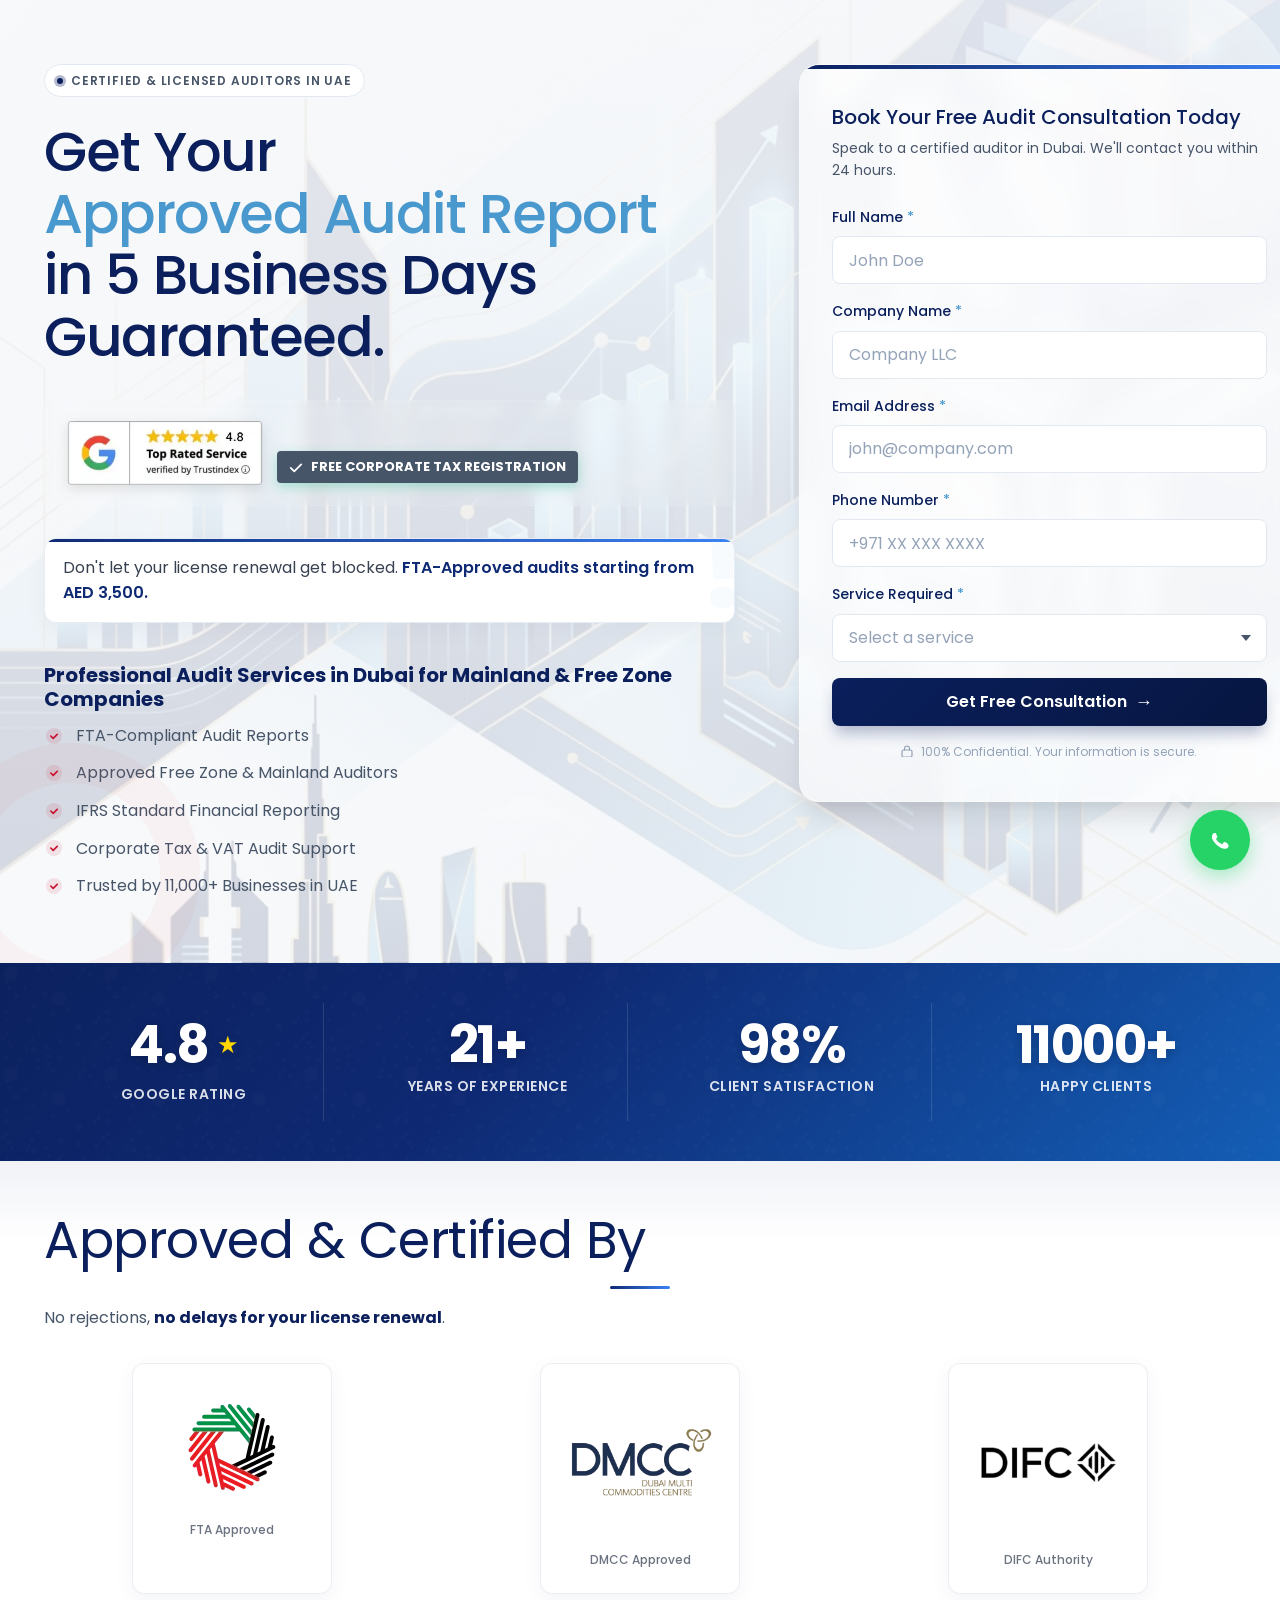
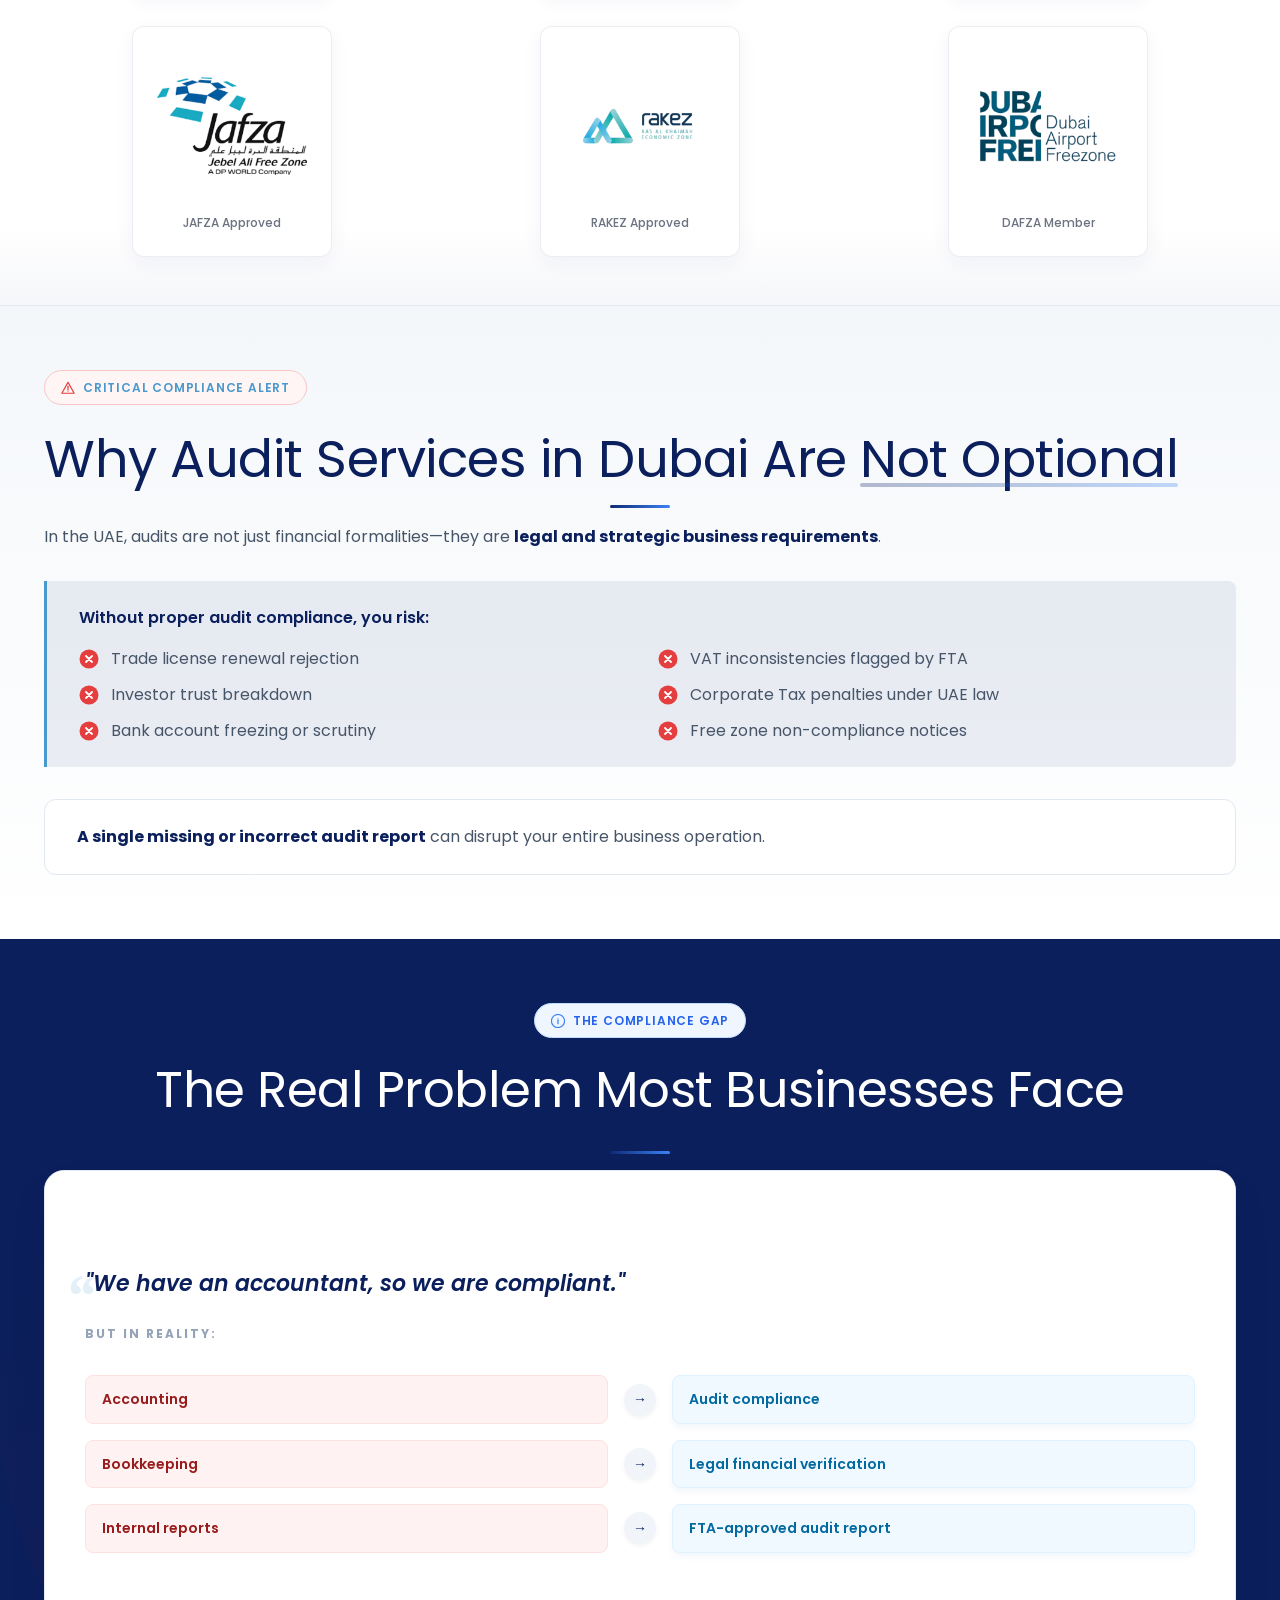
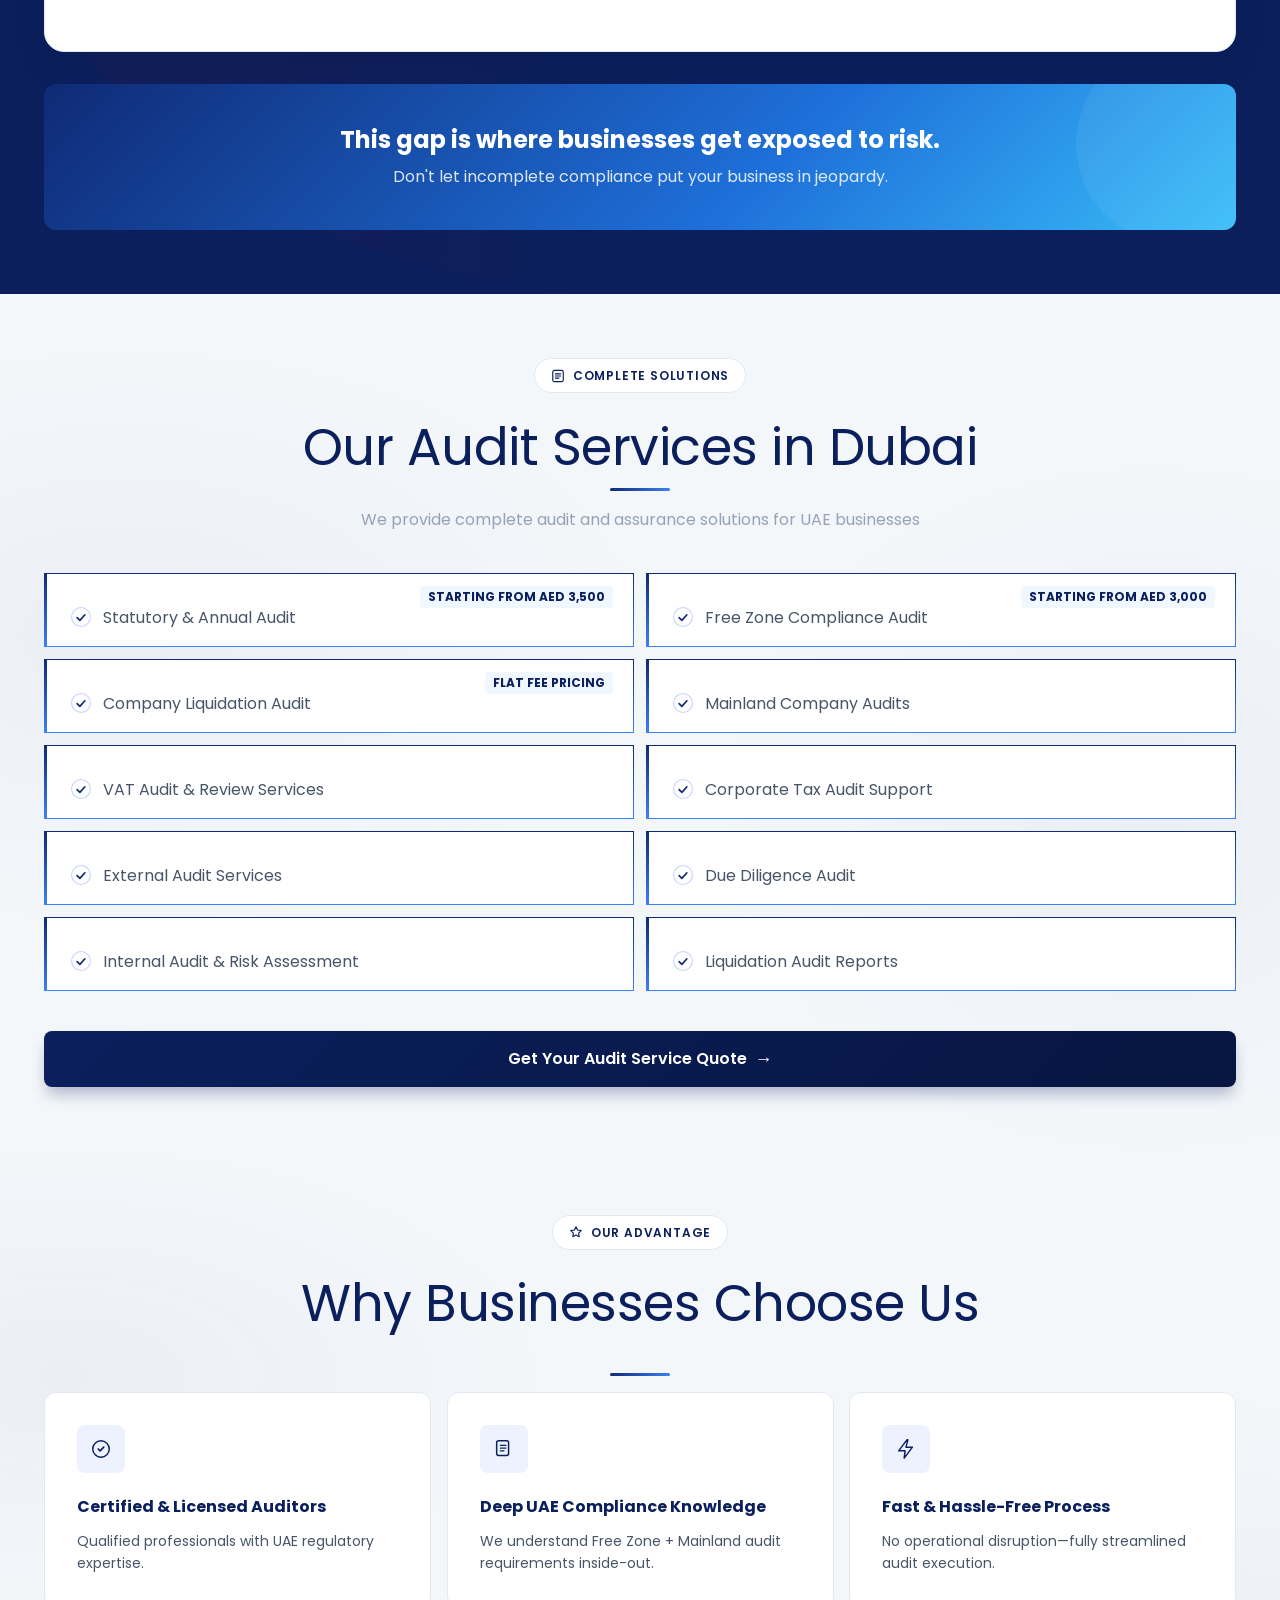
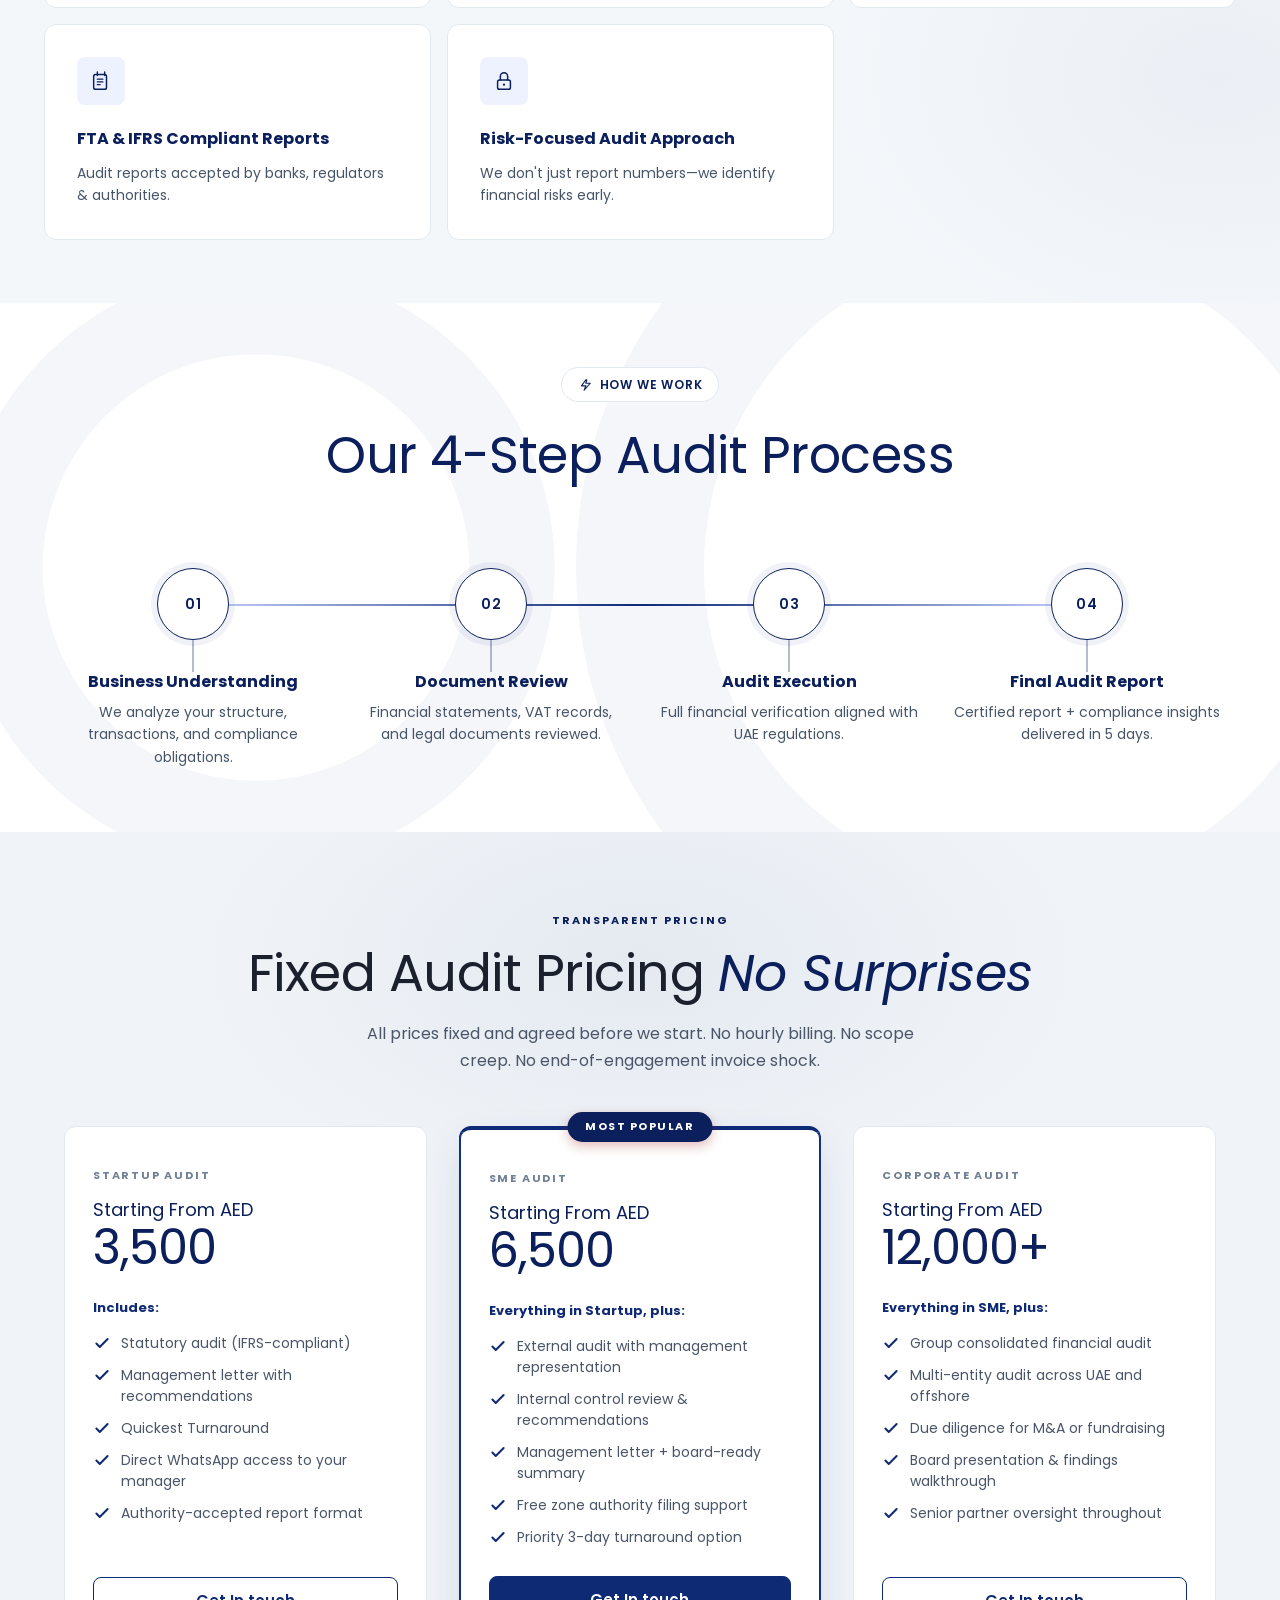
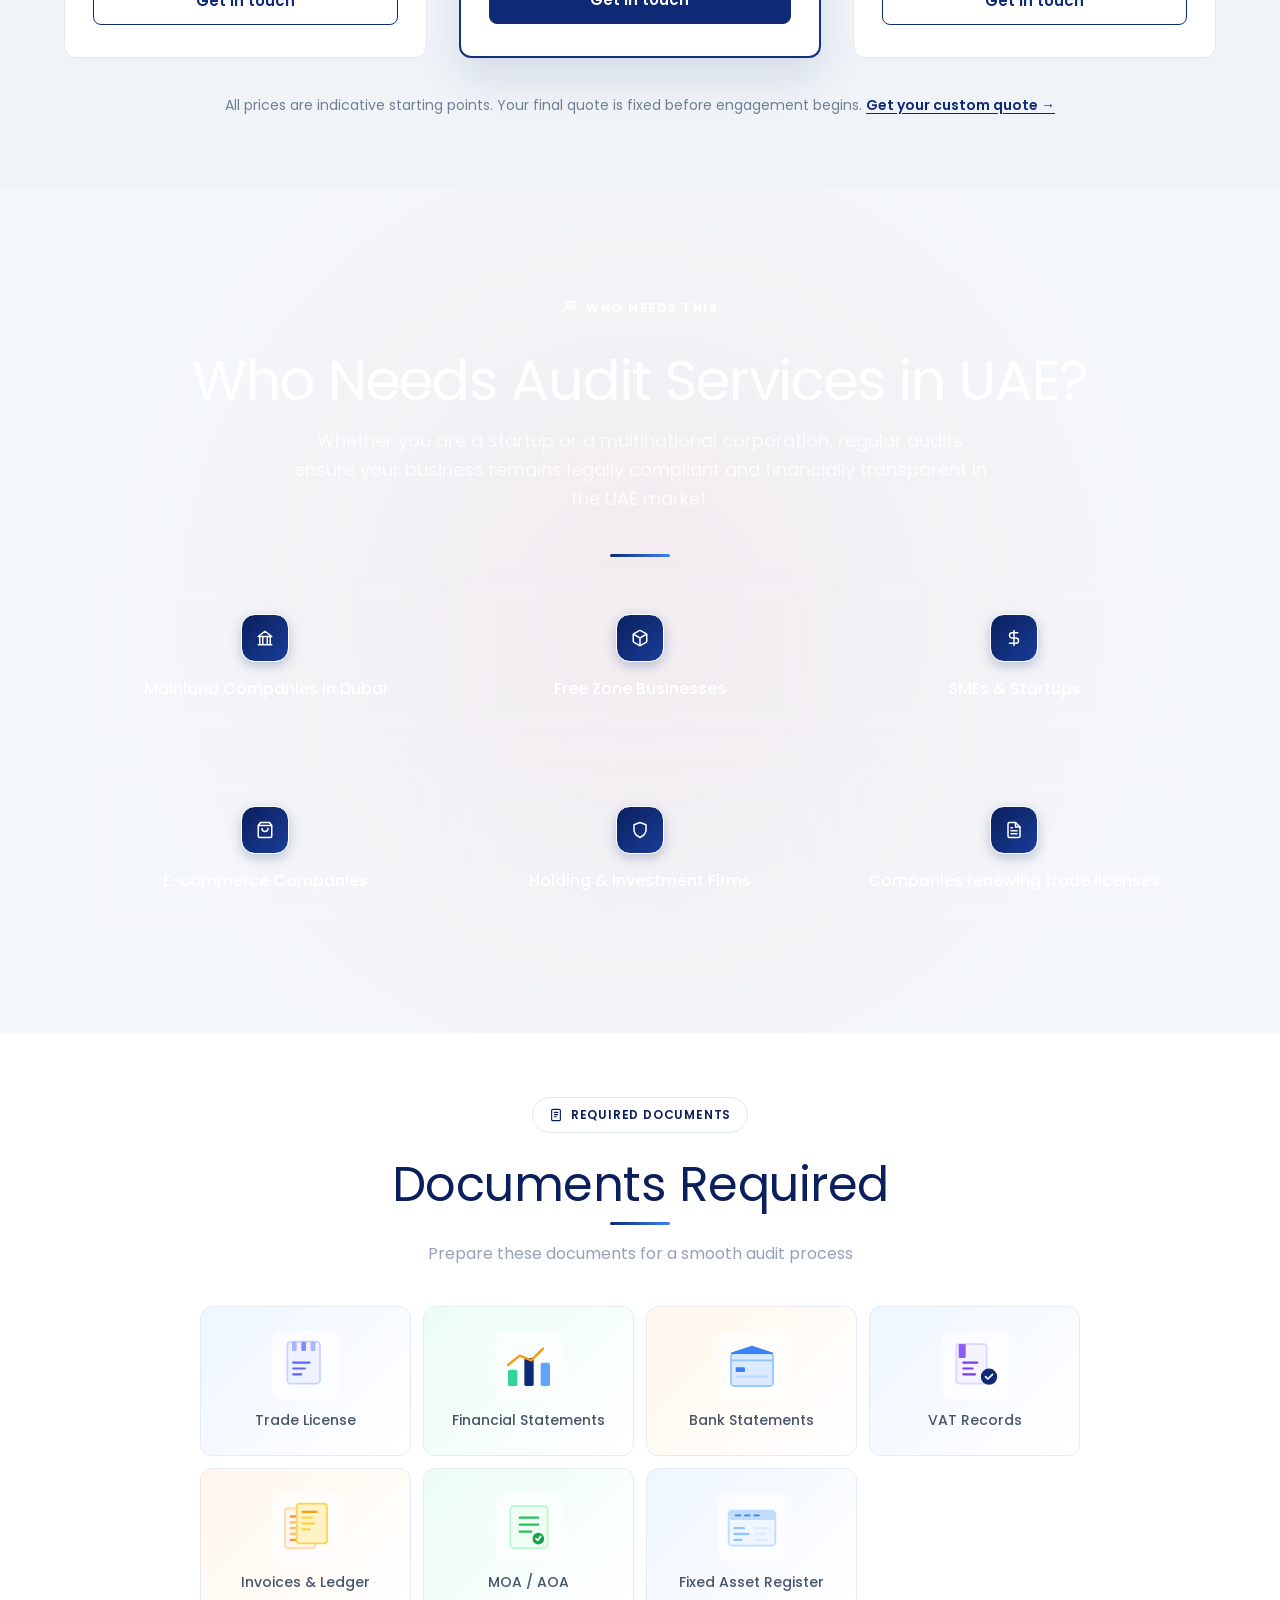
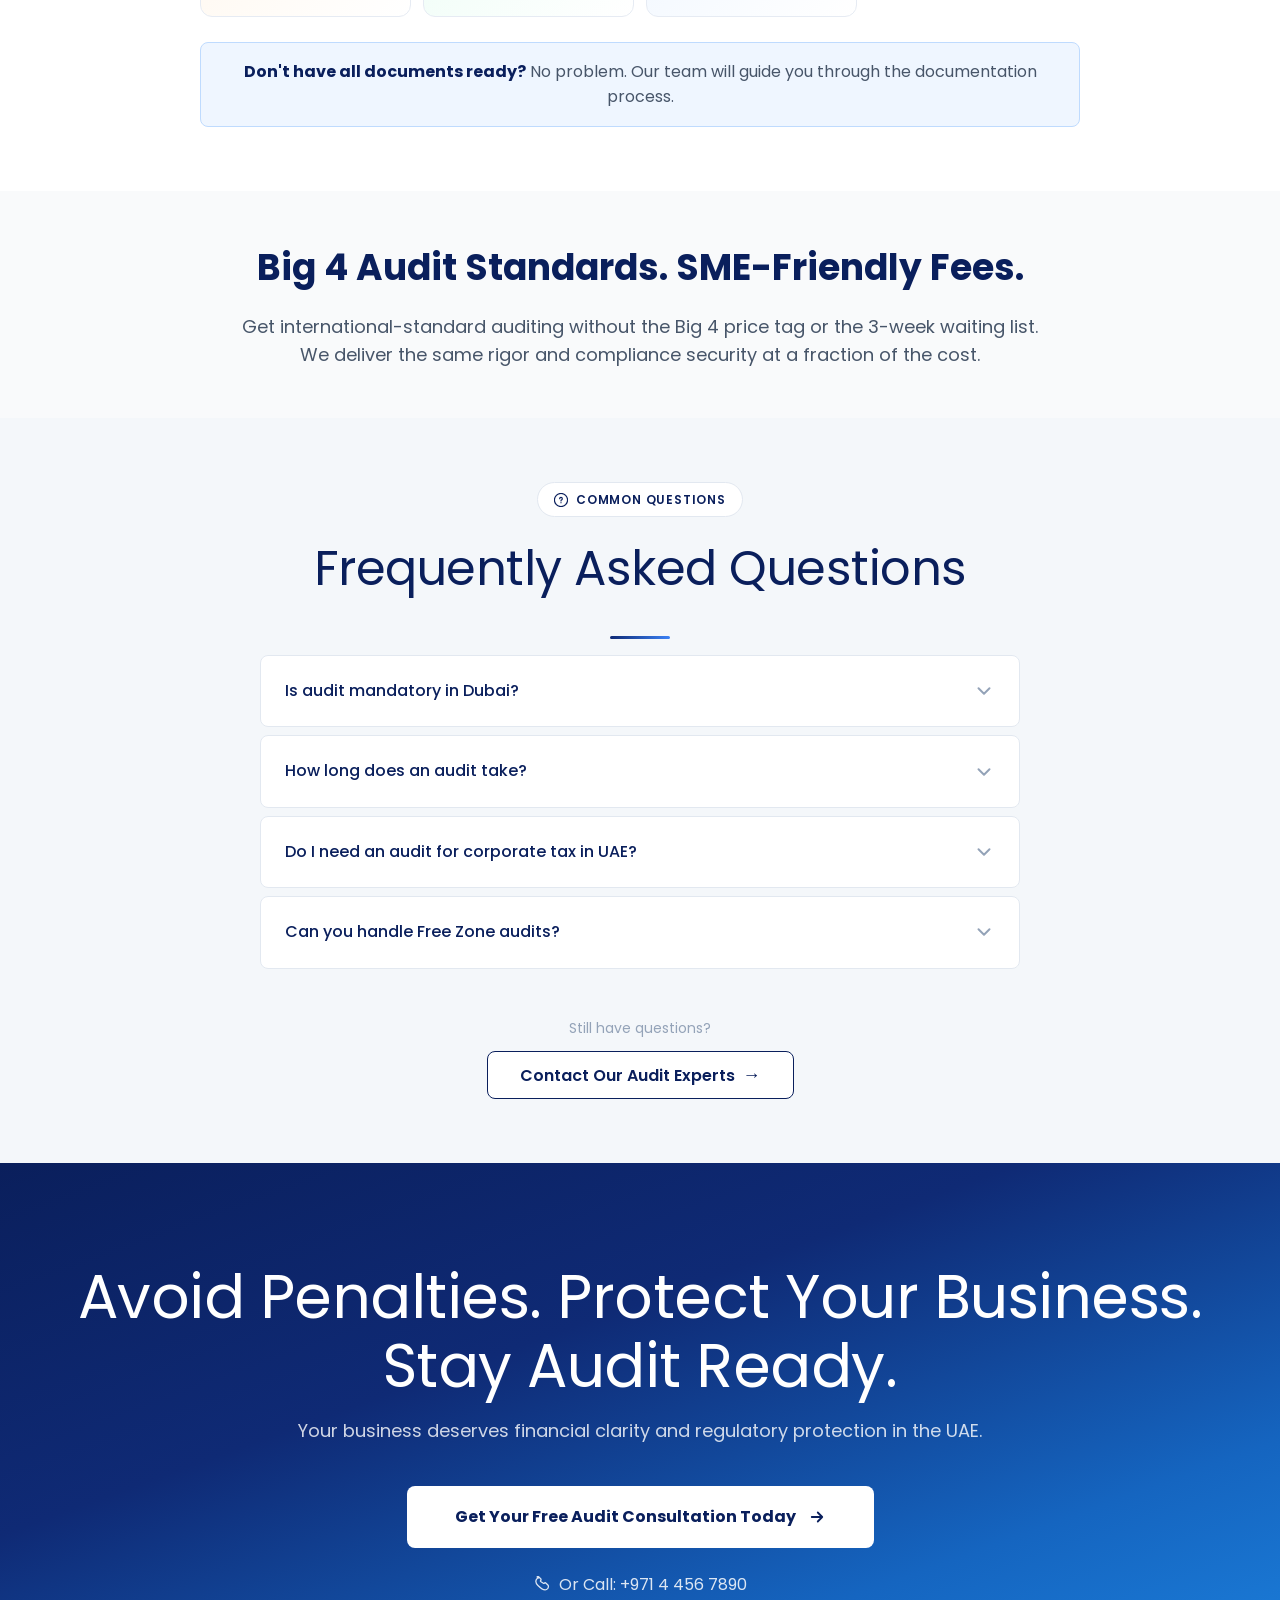
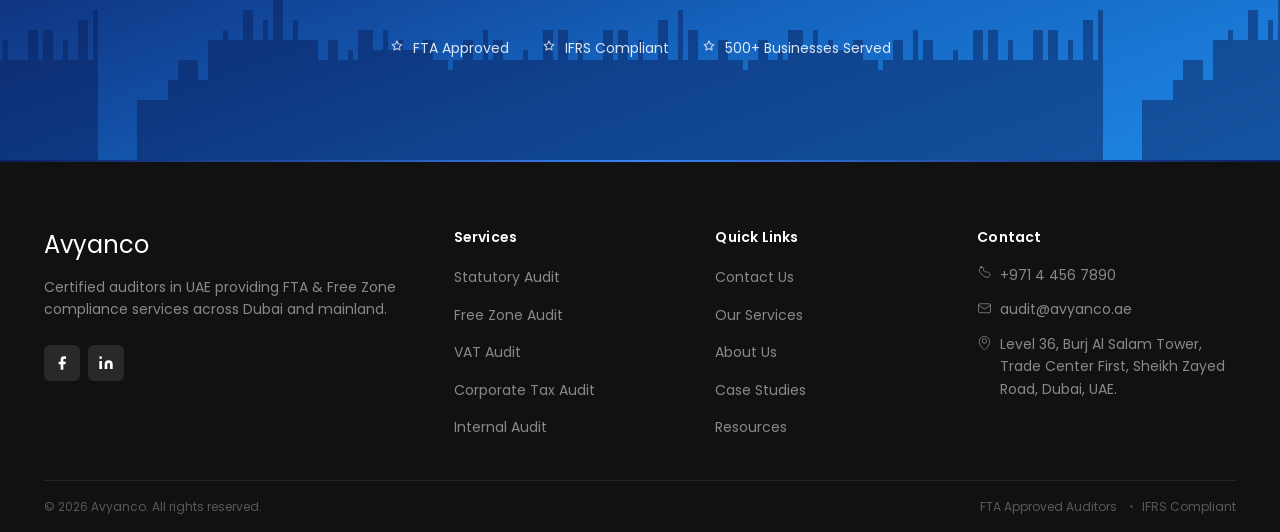
==== index.html @ e8c61bf9 "initial commit" ====
<!doctype html>
<html lang="en">

<head>
  <meta charset="UTF-8" />
  <meta http-equiv="X-UA-Compatible" content="IE=edge" />
  <meta name="viewport" content="width=device-width, initial-scale=1.0" />
  <title>Audit Compliant UAE | Certified Auditors in Dubai</title>
  <meta name="description"
    content="Certified auditors in Dubai providing FTA & Free Zone compliance, statutory audit, VAT audit, and corporate tax audit services for UAE businesses. Book your free consultation today!" />
  <meta name="keywords"
    content="audit, auditors, Dubai, UAE, FTA, Free Zone, statutory audit, VAT audit, corporate tax, IFRS, compliance, financial statements" />
  <meta name="author" content="Avyanco" />
  <link rel="canonical" href="https://www.avyanco.com/audit-compliant-uae" />
  <!-- Open Graph / Facebook -->
  <meta property="og:type" content="website" />
  <meta property="og:title" content="Audit Compliant UAE | Certified Auditors in Dubai" />
  <meta property="og:description"
    content="Certified auditors in Dubai providing FTA & Free Zone compliance, statutory audit, VAT audit, and corporate tax audit services for UAE businesses. Book your free consultation today!" />
  <meta property="og:url" content="https://www.avyanco.com/audit-compliant-uae" />
  <meta property="og:image" content="images/og-image.jpg" />
  <!-- Twitter Card -->
  <meta name="twitter:card" content="summary_large_image" />
  <meta name="twitter:title" content="Audit Compliant UAE | Certified Auditors in Dubai" />
  <meta name="twitter:description"
    content="Certified auditors in Dubai providing FTA & Free Zone compliance, statutory audit, VAT audit, and corporate tax audit services for UAE businesses. Book your free consultation today!" />
  <meta name="twitter:image" content="images/og-image.jpg" />
  <!-- Favicon -->
  <link rel="icon" href="images/favicon.ico" type="image/x-icon" />
  <!-- Manifest for PWA (Enabled for deployment, disabled for local file:// testing to avoid CORS errors) -->
  <!-- <link rel="manifest" href="manifest.json" /> -->
  <link rel="preconnect" href="https://fonts.googleapis.com" />
  <link rel="preconnect" href="https://fonts.gstatic.com" crossorigin />
  <link href="https://fonts.googleapis.com/css2?family=Poppins:wght@400;500;600;700&display=swap" rel="stylesheet" />
  <link rel="stylesheet" href="css/style.css" />
</head>

<body>
  <header class="site-header" role="banner">
    <div class="header__container">
      <a href="/" class="header__logo-link" aria-label="Avyanco Home">
        <img src="images/avyanco-logo.png" alt="Avyanco Logo" class="header__logo" width="160" height="48" />
      </a>
      <a href="tel:+97144567890" class="header__phone">
        <div class="header__phone-icon">
          <svg viewBox="0 0 24 24" fill="none" xmlns="http://www.w3.org/2000/svg">
            <path
              d="M16.5 15.286l2.25 2.25c.196.196.25.49.135.743A9.013 9.013 0 0113.5 22.5c-4.97 0-9-4.03-9-9 0-2.485 1.01-4.735 2.647-6.352.253-.115.547-.061.743.135l2.25 2.25c.183.183.21.467.067.68l-1.18 1.77a.75.75 0 00-.012.825 5.253 5.253 0 004.12 4.12.75.75 0 00.826-.012l1.77-1.18c.212-.142.497-.116.68.067z"
              fill="currentColor" />
          </svg>
        </div>
        <div class="header__phone-text">
          <span class="header__phone-label">Call Now:</span>
          <span class="header__phone-number">+971 4 456 7890</span>
        </div>
      </a>
    </div>
  </header>
  <section class="hero" aria-label="Hero — Audit Compliance" id="consultationForm-top">
    <div class="container">
      <div class="hero__inner">
        <!-- ══ LEFT CONTENT ══ -->
        <div class="hero__content">

          <!-- Badge -->
          <div class="hero__badge">
            <span class="badge">
              <span class="badge__dot" aria-hidden="true"></span>
              Certified &amp; Licensed Auditors in UAE
            </span>
          </div>

          <!-- Heading -->
          <h1 class="hero__heading">
            Get Your <span class="hero__heading-accent">Approved Audit Report</span><br />
            in 5 Business Days Guaranteed.
          </h1>

          <!-- Bonus Badge -->
          <div class="hero__bonus reveal reveal--d1">

            <!-- Google Verified Tag -->
            <div class="hero__google-tag reveal">
              <img src="images/Google-Verified-Tag.webp" alt="Google Verified Audit Firm" loading="lazy">
            </div>
            <span class="bonus-tag">
              <svg viewBox="0 0 16 16" fill="none" xmlns="http://www.w3.org/2000/svg" aria-hidden="true">
                <path d="M14 5l-8 8-4-4" stroke="currentColor" stroke-width="2" stroke-linecap="round"
                  stroke-linejoin="round" />
              </svg>
              FREE Corporate Tax Registration
            </span>
            <!-- <span class="bonus-text">when you book your 2024 Audit today</span> -->
          </div>

          <!-- Alert Block (Sub-headline) -->
          <div class="alert" role="alert">
            <div class="alert__body">
              <p class="alert__text">
                Don't let your license renewal get blocked.
                <strong>FTA-Approved audits starting from AED 3,500.</strong>
              </p>
            </div>
          </div>

          <!-- Services -->
          <div class="services">
            <h2 class="services__heading">
              Professional Audit Services in Dubai for Mainland &amp; Free
              Zone Companies
            </h2>

            <ul class="checklist" aria-label="Our services">
              <li class="checklist__item">
                <span class="checklist__icon" aria-hidden="true">
                  <svg viewBox="0 0 20 20" fill="none" xmlns="http://www.w3.org/2000/svg">
                    <circle cx="10" cy="10" r="10" fill="rgba(200, 16, 46, 0.1)" />
                    <path d="M6 10l3 3 5-5" stroke="var(--color-secondary)" stroke-width="2" stroke-linecap="round"
                      stroke-linejoin="round" />
                  </svg>
                </span>
                FTA-Compliant Audit Reports
              </li>
              <li class="checklist__item">
                <span class="checklist__icon" aria-hidden="true">
                  <svg viewBox="0 0 20 20" fill="none" xmlns="http://www.w3.org/2000/svg">
                    <circle cx="10" cy="10" r="10" fill="rgba(200, 16, 46, 0.1)" />
                    <path d="M6 10l3 3 5-5" stroke="var(--color-secondary)" stroke-width="2" stroke-linecap="round"
                      stroke-linejoin="round" />
                  </svg>
                </span>
                Approved Free Zone &amp; Mainland Auditors
              </li>
              <li class="checklist__item">
                <span class="checklist__icon" aria-hidden="true">
                  <svg viewBox="0 0 20 20" fill="none" xmlns="http://www.w3.org/2000/svg">
                    <circle cx="10" cy="10" r="10" fill="rgba(200, 16, 46, 0.1)" />
                    <path d="M6 10l3 3 5-5" stroke="var(--color-secondary)" stroke-width="2" stroke-linecap="round"
                      stroke-linejoin="round" />
                  </svg>
                </span>
                IFRS Standard Financial Reporting
              </li>
              <li class="checklist__item">
                <span class="checklist__icon" aria-hidden="true">
                  <svg viewBox="0 0 20 20" fill="none" xmlns="http://www.w3.org/2000/svg">
                    <circle cx="10" cy="10" r="10" fill="rgba(200, 16, 46, 0.1)" />
                    <path d="M6 10l3 3 5-5" stroke="var(--color-secondary)" stroke-width="2" stroke-linecap="round"
                      stroke-linejoin="round" />
                  </svg>
                </span>
                Corporate Tax &amp; VAT Audit Support
              </li>
              <li class="checklist__item">
                <span class="checklist__icon" aria-hidden="true">
                  <svg viewBox="0 0 20 20" fill="none" xmlns="http://www.w3.org/2000/svg">
                    <circle cx="10" cy="10" r="10" fill="rgba(200, 16, 46, 0.1)" />
                    <path d="M6 10l3 3 5-5" stroke="var(--color-secondary)" stroke-width="2" stroke-linecap="round"
                      stroke-linejoin="round" />
                  </svg>
                </span>
                Trusted by 11,000+ Businesses in UAE
              </li>
            </ul>
          </div>
        </div>
        <!-- /hero__content -->

        <!-- ══ RIGHT COLUMN — Form Card ══ -->
        <div class="hero__form-col">
          <div class="card">
            <h2 class="consultation__heading">
              Book Your Free Audit Consultation Today
            </h2>
            <p class="consultation__subtext">
              Speak to a certified auditor in Dubai. We'll contact you within
              24 hours.
            </p>

            <form class="form" id="consultationForm" novalidate>
              <!-- Full Name -->
              <div class="form__group">
                <label class="form__label form__label--required" for="fullName">Full Name</label>
                <input class="form__input" type="text" id="fullName" name="fullName" placeholder="John Doe"
                  autocomplete="name" required />
              </div>

              <!-- Company Name -->
              <div class="form__group">
                <label class="form__label form__label--required" for="companyName">Company Name</label>
                <input class="form__input" type="text" id="companyName" name="companyName" placeholder="Company LLC"
                  autocomplete="organization" required />
              </div>

              <!-- Email -->
              <div class="form__group">
                <label class="form__label form__label--required" for="email">Email Address</label>
                <input class="form__input" type="email" id="email" name="email" placeholder="john@company.com"
                  autocomplete="email" required />
              </div>

              <!-- Phone -->
              <div class="form__group">
                <label class="form__label form__label--required" for="phone">Phone Number</label>
                <input class="form__input" type="tel" id="phone" name="phone" placeholder="+971 XX XXX XXXX"
                  autocomplete="tel" required />
              </div>

              <!-- Service Required -->
              <div class="form__group">
                <label class="form__label form__label--required" for="service">Service Required</label>
                <div class="form__select-wrapper">
                  <select class="form__select" id="service" name="service" required>
                    <option value="" disabled selected>
                      Select a service
                    </option>
                    <option value="fta-audit">
                      FTA-Compliant Audit Report
                    </option>
                    <option value="freezone-audit">Free Zone Audit</option>
                    <option value="mainland-audit">Mainland Audit</option>
                    <option value="ifrs-reporting">
                      IFRS Financial Reporting
                    </option>
                    <option value="vat-audit">VAT Audit Support</option>
                    <option value="corporate-tax">Corporate Tax Audit</option>
                  </select>
                </div>
              </div>

              <!-- CTA Button -->
              <button class="btn btn--primary" type="submit">
                Get Free Consultation
                <span class="btn__arrow" aria-hidden="true">→</span>
              </button>

              <!-- Privacy Note -->
              <p class="form__privacy">
                <svg viewBox="0 0 12 12" fill="none" xmlns="http://www.w3.org/2000/svg" aria-hidden="true">
                  <rect x="1" y="5" width="10" height="7" rx="1.5" stroke="currentColor" stroke-width="1.2" />
                  <path d="M3.5 5V3.5a2.5 2.5 0 015 0V5" stroke="currentColor" stroke-width="1.2"
                    stroke-linecap="round" />
                </svg>
                100% Confidential. Your information is secure.
              </p>
            </form>
          </div>
          <!-- /card -->
        </div>
        <!-- /hero__form-col -->
      </div>
      <!-- /hero__inner -->
    </div>
    <!-- /container -->
  </section>

  <!-- ============================================================
       STATS BAR — Animated trust counters
       ============================================================ -->
  <section class="stats-bar" aria-label="Our track record">
    <div class="container">
      <div class="stats-grid">
        <div class="stat reveal reveal--d1">
          <!-- <div class="stat__icon" aria-hidden="true">🏆</div> -->
          <div class="stat__rating-wrap">
            <span class="stat__number" data-target="4.8" data-suffix="">0</span>
            <span class="stat__star" aria-hidden="true">★</span>
          </div>
          <span class="stat__label">Google Rating</span>
        </div>
        <div class="stat reveal reveal--d2">
          <!-- <div class="stat__icon" aria-hidden="true">📋</div> -->
          <span class="stat__number" data-target="21" data-suffix="+">0+</span>
          <span class="stat__label">Years of Experience</span>
        </div>
        <div class="stat reveal reveal--d3">
          <!-- <div class="stat__icon" aria-hidden="true">✅</div> -->
          <span class="stat__number" data-target="98" data-suffix="%">0%</span>
          <span class="stat__label">Client Satisfaction</span>
        </div>
        <div class="stat reveal reveal--d4">
          <!-- <div class="stat__icon" aria-hidden="true">🏙️</div> -->
          <span class="stat__number" data-target="11000" data-suffix="+">0+</span>
          <span class="stat__label">Happy Clients</span>
        </div>
      </div>
    </div>
  </section>

  <!-- ============================================================
       SECTION 2 — TRUST BAR (Approved & Certified By)
       ============================================================ -->
  <section class="trust-bar" aria-label="Approved and certified by">
    <div class="container">

      <h2 class="why-audit__heading reveal" id="why-audit-heading">
        Approved &amp; Certified By
      </h2>
      <span class="section-accent-line reveal"></span>

      <p class="why-audit__intro reveal">
        No rejections,
        <strong>no delays for your license renewal</strong>.
      </p>

      <div class="trust-bar__logos">
        <div class="trust-logo reveal reveal--d1">
          <img src="images/fta-logo.webp" alt="FTA Approved Auditor" class="trust-logo__img" loading="lazy">
          <span class="trust-logo__name">FTA Approved</span>
        </div>
        <div class="trust-logo reveal reveal--d2">
          <img src="images/DMCC-Approved-Auditors.webp" alt="DMCC Approved Auditor" class="trust-logo__img"
            loading="lazy">
          <span class="trust-logo__name">DMCC Approved</span>
        </div>
        <div class="trust-logo reveal reveal--d3">
          <img src="images/DIFC-Approved-Auditors.webp" alt="DIFC Authority" class="trust-logo__img" loading="lazy">
          <span class="trust-logo__name">DIFC Authority</span>
        </div>
        <div class="trust-logo reveal reveal--d4">
          <img src="images/Jafza-Free-Zone-logo.webp" alt="JAFZA Approved" class="trust-logo__img" loading="lazy">
          <span class="trust-logo__name">JAFZA Approved</span>
        </div>
        <div class="trust-logo reveal reveal--d5">
          <img src="images/Rakez-free-zone.webp" alt="RAKEZ Approved" class="trust-logo__img" loading="lazy">
          <span class="trust-logo__name">RAKEZ Approved</span>
        </div>
        <div class="trust-logo reveal reveal--d6">
          <img src="images/DAFZA-Approved-Auditors.webp" alt="DAFZA Member" class="trust-logo__img" loading="lazy">
          <span class="trust-logo__name">DAFZA Member</span>
        </div>
      </div>

    </div>
  </section>

  <!-- ============================================================
       SECTION 3 — WHY AUDIT SERVICES ARE NOT OPTIONAL
       ============================================================ -->
  <section class="why-audit" aria-labelledby="why-audit-heading">
    <div class="why-audit__bg" aria-hidden="true"></div>
    <div class="container">
      <div class="why-audit__badge-wrap reveal">
        <span class="alert-badge">
          <svg class="alert-badge__icon" viewBox="0 0 16 16" fill="none" xmlns="http://www.w3.org/2000/svg"
            aria-hidden="true">
            <path d="M8 1.5L1 14h14L8 1.5z" stroke="#E53E3E" stroke-width="1.4" stroke-linejoin="round" />
            <path d="M8 6v4" stroke="#E53E3E" stroke-width="1.4" stroke-linecap="round" />
            <circle cx="8" cy="11.5" r="0.7" fill="#E53E3E" />
          </svg>
          Critical Compliance Alert
        </span>
      </div>

      <h2 class="why-audit__heading reveal" id="why-audit-heading">
        Why Audit Services in Dubai Are
        <span class="why-audit__heading-em">Not Optional</span>
      </h2>
      <span class="section-accent-line reveal"></span>

      <p class="why-audit__intro reveal">
        In the UAE, audits are not just financial formalities—they are
        <span><strong>legal and strategic business requirements</strong>.</span>
      </p>

      <div class="risk-block reveal">
        <p class="risk-block__title">
          Without proper audit compliance, you risk:
        </p>
        <ul class="risk-list">
          <li class="risk-list__item">
            <span class="risk-list__icon" aria-hidden="true">
              <svg viewBox="0 0 20 20" fill="none" xmlns="http://www.w3.org/2000/svg">
                <circle cx="10" cy="10" r="9.5" fill="#E53E3E" />
                <path d="M7 7l6 6M13 7l-6 6" stroke="#fff" stroke-width="1.8" stroke-linecap="round" />
              </svg>
            </span>
            Trade license renewal rejection
          </li>
          <li class="risk-list__item">
            <span class="risk-list__icon" aria-hidden="true">
              <svg viewBox="0 0 20 20" fill="none" xmlns="http://www.w3.org/2000/svg">
                <circle cx="10" cy="10" r="9.5" fill="#E53E3E" />
                <path d="M7 7l6 6M13 7l-6 6" stroke="#fff" stroke-width="1.8" stroke-linecap="round" />
              </svg>
            </span>
            VAT inconsistencies flagged by FTA
          </li>
          <li class="risk-list__item">
            <span class="risk-list__icon" aria-hidden="true">
              <svg viewBox="0 0 20 20" fill="none" xmlns="http://www.w3.org/2000/svg">
                <circle cx="10" cy="10" r="9.5" fill="#E53E3E" />
                <path d="M7 7l6 6M13 7l-6 6" stroke="#fff" stroke-width="1.8" stroke-linecap="round" />
              </svg>
            </span>
            Investor trust breakdown
          </li>
          <li class="risk-list__item">
            <span class="risk-list__icon" aria-hidden="true">
              <svg viewBox="0 0 20 20" fill="none" xmlns="http://www.w3.org/2000/svg">
                <circle cx="10" cy="10" r="9.5" fill="#E53E3E" />
                <path d="M7 7l6 6M13 7l-6 6" stroke="#fff" stroke-width="1.8" stroke-linecap="round" />
              </svg>
            </span>
            Corporate Tax penalties under UAE law
          </li>
          <li class="risk-list__item">
            <span class="risk-list__icon" aria-hidden="true">
              <svg viewBox="0 0 20 20" fill="none" xmlns="http://www.w3.org/2000/svg">
                <circle cx="10" cy="10" r="9.5" fill="#E53E3E" />
                <path d="M7 7l6 6M13 7l-6 6" stroke="#fff" stroke-width="1.8" stroke-linecap="round" />
              </svg>
            </span>
            Bank account freezing or scrutiny
          </li>
          <li class="risk-list__item">
            <span class="risk-list__icon" aria-hidden="true">
              <svg viewBox="0 0 20 20" fill="none" xmlns="http://www.w3.org/2000/svg">
                <circle cx="10" cy="10" r="9.5" fill="#E53E3E" />
                <path d="M7 7l6 6M13 7l-6 6" stroke="#fff" stroke-width="1.8" stroke-linecap="round" />
              </svg>
            </span>
            Free zone non-compliance notices
          </li>
        </ul>
      </div>

      <div class="info-note">
        <p class="info-note__text">
          <strong class="info-note__strong">A single missing or incorrect audit report</strong>
          can disrupt your entire business operation.
        </p>
      </div>
    </div>
  </section>

  <!-- ============================================================
       SECTION 4 — THE COMPLIANCE GAP
       ============================================================ -->
  <section class="compliance-gap" aria-labelledby="compliance-gap-heading">
    <div class="compliance-gap__bg" aria-hidden="true"></div>
    <div class="container">
      <!-- Badge -->
      <div class="compliance-gap__badge-wrap reveal">
        <span class="info-badge">
          <svg class="info-badge__icon" viewBox="0 0 16 16" fill="none" xmlns="http://www.w3.org/2000/svg"
            aria-hidden="true">
            <circle cx="8" cy="8" r="7.5" stroke="#3B82F6" stroke-width="1.3" />
            <path d="M8 7v4" stroke="#3B82F6" stroke-width="1.4" stroke-linecap="round" />
            <circle cx="8" cy="5.5" r="0.75" fill="#3B82F6" />
          </svg>
          The Compliance Gap
        </span>
      </div>

      <!-- Heading -->
      <h2 class="compliance-gap__heading reveal" id="compliance-gap-heading">
        The Real Problem Most Businesses Face
      </h2>
      <span class="section-accent-line reveal"></span>

      <!-- White Comparison Card -->
      <div class="gap-card reveal">
        <div class="gap-card__inner">



          <div class="gap-card__content">
            <p class="gap-card__quote">
              "We have an accountant, so we are compliant."
            </p>
            <p class="gap-card__reality-label">But in reality:</p>

            <div class="gap-comparisons">
              <div class="gap-row">
                <span class="gap-pill gap-pill--left">Accounting</span>
                <span class="gap-arrow" aria-hidden="true">→</span>
                <span class="gap-pill gap-pill--right">Audit compliance</span>
              </div>

              <div class="gap-row">
                <span class="gap-pill gap-pill--left">Bookkeeping</span>
                <span class="gap-arrow" aria-hidden="true">→</span>
                <span class="gap-pill gap-pill--right">Legal financial verification</span>
              </div>

              <div class="gap-row">
                <span class="gap-pill gap-pill--left">Internal reports</span>
                <span class="gap-arrow" aria-hidden="true">→</span>
                <span class="gap-pill gap-pill--right">FTA-approved audit report</span>
              </div>
            </div>
          </div>
        </div>
      </div>

      <!-- CTA Banner -->
      <div class="gap-banner reveal">
        <p class="gap-banner__heading">
          This gap is where businesses get exposed to risk.
        </p>
        <p class="gap-banner__sub">
          Don't let incomplete compliance put your business in jeopardy.
        </p>
      </div>
    </div>
  </section>

  <!-- ============================================================
       SECTION 5 — OUR AUDIT SERVICES IN DUBAI
       ============================================================ -->
  <section class="audit-services" aria-labelledby="audit-services-heading">
    <div class="audit-services__bg-decoration" aria-hidden="true"></div>
    <div class="container">
      <!-- Badge -->
      <div class="audit-services__badge-wrap reveal">
        <span class="solutions-badge">
          <svg class="solutions-badge__icon" viewBox="0 0 16 16" fill="none" xmlns="http://www.w3.org/2000/svg"
            aria-hidden="true">
            <rect x="2" y="1.5" width="12" height="13" rx="2" stroke="currentColor" stroke-width="1.3" />
            <path d="M5 5.5h6M5 8h6M5 10.5h4" stroke="currentColor" stroke-width="1.3" stroke-linecap="round" />
          </svg>
          Complete Solutions
        </span>
      </div>

      <!-- Heading -->
      <h2 class="audit-services__heading reveal" id="audit-services-heading">
        Our Audit Services in Dubai
      </h2>
      <span class="section-accent-line reveal"></span>
      <p class="audit-services__subtext reveal">
        We provide complete audit and assurance solutions for UAE businesses
      </p>

      <!-- Services Grid -->
      <ul class="services-grid reveal" aria-label="Audit services list">
        <li class="service-card">
          <span class="service-card__price">Starting from AED 3,500</span>
          <span class="service-card__check" aria-hidden="true">
            <svg viewBox="0 0 18 18" fill="none" xmlns="http://www.w3.org/2000/svg">
              <circle cx="9" cy="9" r="8.5" stroke="#C7D2FE" />
              <path d="M5.5 9.5l2.5 2.5 4.5-5" stroke="#0F2A75" stroke-width="1.5" stroke-linecap="round"
                stroke-linejoin="round" />
            </svg>
          </span>
          Statutory &amp; Annual Audit
        </li>

        <li class="service-card">
          <span class="service-card__price">Starting from AED 3,000</span>
          <span class="service-card__check" aria-hidden="true">
            <svg viewBox="0 0 18 18" fill="none" xmlns="http://www.w3.org/2000/svg">
              <circle cx="9" cy="9" r="8.5" stroke="#C7D2FE" />
              <path d="M5.5 9.5l2.5 2.5 4.5-5" stroke="#0F2A75" stroke-width="1.5" stroke-linecap="round"
                stroke-linejoin="round" />
            </svg>
          </span>
          Free Zone Compliance Audit
        </li>

        <li class="service-card">
          <span class="service-card__price">Flat Fee Pricing</span>
          <span class="service-card__check" aria-hidden="true">
            <svg viewBox="0 0 18 18" fill="none" xmlns="http://www.w3.org/2000/svg">
              <circle cx="9" cy="9" r="8.5" stroke="#C7D2FE" />
              <path d="M5.5 9.5l2.5 2.5 4.5-5" stroke="#0F2A75" stroke-width="1.5" stroke-linecap="round"
                stroke-linejoin="round" />
            </svg>
          </span>
          Company Liquidation Audit
        </li>

        <li class="service-card">
          <span class="service-card__check" aria-hidden="true">
            <svg viewBox="0 0 18 18" fill="none" xmlns="http://www.w3.org/2000/svg">
              <circle cx="9" cy="9" r="8.5" stroke="#C7D2FE" />
              <path d="M5.5 9.5l2.5 2.5 4.5-5" stroke="#0F2A75" stroke-width="1.5" stroke-linecap="round"
                stroke-linejoin="round" />
            </svg>
          </span>
          Mainland Company Audits
        </li>

        <li class="service-card">
          <span class="service-card__check" aria-hidden="true">
            <svg viewBox="0 0 18 18" fill="none" xmlns="http://www.w3.org/2000/svg">
              <circle cx="9" cy="9" r="8.5" stroke="#C7D2FE" />
              <path d="M5.5 9.5l2.5 2.5 4.5-5" stroke="#0F2A75" stroke-width="1.5" stroke-linecap="round"
                stroke-linejoin="round" />
            </svg>
          </span>
          VAT Audit &amp; Review Services
        </li>

        <li class="service-card">
          <span class="service-card__check" aria-hidden="true">
            <svg viewBox="0 0 18 18" fill="none" xmlns="http://www.w3.org/2000/svg">
              <circle cx="9" cy="9" r="8.5" stroke="#C7D2FE" />
              <path d="M5.5 9.5l2.5 2.5 4.5-5" stroke="#0F2A75" stroke-width="1.5" stroke-linecap="round"
                stroke-linejoin="round" />
            </svg>
          </span>
          Corporate Tax Audit Support
        </li>

        <li class="service-card">
          <span class="service-card__check" aria-hidden="true">
            <svg viewBox="0 0 18 18" fill="none" xmlns="http://www.w3.org/2000/svg">
              <circle cx="9" cy="9" r="8.5" stroke="#C7D2FE" />
              <path d="M5.5 9.5l2.5 2.5 4.5-5" stroke="#0F2A75" stroke-width="1.5" stroke-linecap="round"
                stroke-linejoin="round" />
            </svg>
          </span>
          External Audit Services
        </li>

        <li class="service-card">
          <span class="service-card__check" aria-hidden="true">
            <svg viewBox="0 0 18 18" fill="none" xmlns="http://www.w3.org/2000/svg">
              <circle cx="9" cy="9" r="8.5" stroke="#C7D2FE" />
              <path d="M5.5 9.5l2.5 2.5 4.5-5" stroke="#0F2A75" stroke-width="1.5" stroke-linecap="round"
                stroke-linejoin="round" />
            </svg>
          </span>
          Due Diligence Audit
        </li>

        <li class="service-card">
          <span class="service-card__check" aria-hidden="true">
            <svg viewBox="0 0 18 18" fill="none" xmlns="http://www.w3.org/2000/svg">
              <circle cx="9" cy="9" r="8.5" stroke="#C7D2FE" />
              <path d="M5.5 9.5l2.5 2.5 4.5-5" stroke="#0F2A75" stroke-width="1.5" stroke-linecap="round"
                stroke-linejoin="round" />
            </svg>
          </span>
          Internal Audit &amp; Risk Assessment
        </li>

        <li class="service-card">
          <span class="service-card__check" aria-hidden="true">
            <svg viewBox="0 0 18 18" fill="none" xmlns="http://www.w3.org/2000/svg">
              <circle cx="9" cy="9" r="8.5" stroke="#C7D2FE" />
              <path d="M5.5 9.5l2.5 2.5 4.5-5" stroke="#0F2A75" stroke-width="1.5" stroke-linecap="round"
                stroke-linejoin="round" />
            </svg>
          </span>
          Liquidation Audit Reports
        </li>
      </ul>

      <!-- CTA Button -->
      <div class="audit-services__cta reveal">
        <a href="#consultationForm-top" class="btn btn--primary btn--lg">
          Get Your Audit Service Quote
          <span class="btn__arrow" aria-hidden="true">→</span>
        </a>
      </div>
    </div>
  </section>

  <!-- ============================================================
       SECTION 6 — WHY BUSINESSES CHOOSE US
       ============================================================ -->
  <section class="why-choose" aria-labelledby="why-choose-heading">
    <div class="why-choose__bg" aria-hidden="true"></div>
    <div class="container">
      <div class="why-choose__badge-wrap reveal">
        <span class="advantage-badge">
          <svg class="advantage-badge__icon" viewBox="0 0 16 16" fill="none" xmlns="http://www.w3.org/2000/svg"
            aria-hidden="true">
            <path d="M8 1l1.8 3.6L14 5.3l-3 2.9.7 4.1L8 10.4l-3.7 1.9.7-4.1-3-2.9 4.2-.7L8 1z" stroke="currentColor"
              stroke-width="1.3" stroke-linejoin="round" />
          </svg>
          Our Advantage
        </span>
      </div>

      <h2 class="why-choose__heading reveal" id="why-choose-heading">
        Why Businesses Choose Us
      </h2>
      <span class="section-accent-line reveal"></span>

      <div class="advantages-grid">
        <div class="advantage-card reveal reveal--d1">
          <div class="advantage-card__icon-wrap" aria-hidden="true">
            <svg viewBox="0 0 24 24" fill="none" xmlns="http://www.w3.org/2000/svg">
              <path d="M9 12l2 2 4-4" stroke="currentColor" stroke-width="1.8" stroke-linecap="round"
                stroke-linejoin="round" />
              <circle cx="12" cy="12" r="9" stroke="currentColor" stroke-width="1.6" />
            </svg>
          </div>
          <h3 class="advantage-card__title">
            Certified &amp; Licensed Auditors
          </h3>
          <p class="advantage-card__desc">
            Qualified professionals with UAE regulatory expertise.
          </p>
        </div>

        <div class="advantage-card reveal reveal--d2">
          <div class="advantage-card__icon-wrap" aria-hidden="true">
            <svg viewBox="0 0 24 24" fill="none" xmlns="http://www.w3.org/2000/svg">
              <rect x="4" y="3" width="13" height="16" rx="2" stroke="currentColor" stroke-width="1.6" />
              <path d="M8 8h6M8 11h6M8 14h4" stroke="currentColor" stroke-width="1.5" stroke-linecap="round" />
            </svg>
          </div>
          <h3 class="advantage-card__title">Deep UAE Compliance Knowledge</h3>
          <p class="advantage-card__desc">
            We understand Free Zone + Mainland audit requirements inside-out.
          </p>
        </div>

        <div class="advantage-card reveal reveal--d3">
          <div class="advantage-card__icon-wrap" aria-hidden="true">
            <svg viewBox="0 0 24 24" fill="none" xmlns="http://www.w3.org/2000/svg">
              <path d="M13 2L4 14h7l-1 8 9-12h-7l2-8z" stroke="currentColor" stroke-width="1.6" stroke-linecap="round"
                stroke-linejoin="round" />
            </svg>
          </div>
          <h3 class="advantage-card__title">
            Fast &amp; Hassle-Free Process
          </h3>
          <p class="advantage-card__desc">
            No operational disruption—fully streamlined audit execution.
          </p>
        </div>

        <div class="advantage-card reveal reveal--d4">
          <div class="advantage-card__icon-wrap" aria-hidden="true">
            <svg viewBox="0 0 24 24" fill="none" xmlns="http://www.w3.org/2000/svg">
              <rect x="4" y="5" width="14" height="16" rx="2" stroke="currentColor" stroke-width="1.6" />
              <path d="M8 10h6M8 13h6M8 16h3" stroke="currentColor" stroke-width="1.5" stroke-linecap="round" />
              <path d="M16 2v4M8 2v4" stroke="currentColor" stroke-width="1.5" stroke-linecap="round" />
            </svg>
          </div>
          <h3 class="advantage-card__title">
            FTA &amp; IFRS Compliant Reports
          </h3>
          <p class="advantage-card__desc">
            Audit reports accepted by banks, regulators &amp; authorities.
          </p>
        </div>

        <div class="advantage-card reveal reveal--d5">
          <div class="advantage-card__icon-wrap" aria-hidden="true">
            <svg viewBox="0 0 24 24" fill="none" xmlns="http://www.w3.org/2000/svg">
              <rect x="5" y="11" width="14" height="10" rx="2" stroke="currentColor" stroke-width="1.6" />
              <path d="M8 11V7a4 4 0 018 0v4" stroke="currentColor" stroke-width="1.6" stroke-linecap="round" />
              <circle cx="12" cy="16" r="1.2" fill="currentColor" />
            </svg>
          </div>
          <h3 class="advantage-card__title">Risk-Focused Audit Approach</h3>
          <p class="advantage-card__desc">
            We don't just report numbers—we identify financial risks early.
          </p>
        </div>
      </div>
    </div>
  </section>

  <!-- ============================================================
       SECTION 7 — OUR 4-STEP AUDIT PROCESS
       ============================================================ -->
  <section class="audit-process" aria-labelledby="process-heading">
    <div class="audit-process__bg" aria-hidden="true"></div>
    <div class="container">
      <div class="audit-process__badge-wrap reveal">
        <span class="howwework-badge">
          <svg class="howwework-badge__icon" viewBox="0 0 16 16" fill="none" xmlns="http://www.w3.org/2000/svg"
            aria-hidden="true">
            <path d="M9 2L4 9h5l-2 5 7-8H9l1-4z" stroke="currentColor" stroke-width="1.3" stroke-linecap="round"
              stroke-linejoin="round" />
          </svg>
          How We Work
        </span>
      </div>

      <h2 class="audit-process__heading reveal" id="process-heading">
        Our 4-Step Audit Process
      </h2>
      <span class="section-accent-line reveal"></span>

      <div class="process-timeline" role="list">

        <div class="process-step reveal reveal--d2" role="listitem">
          <div class="process-step__num" aria-label="Step 01">01</div>
          <div class="process-step__line" aria-hidden="true"></div>
          <h3 class="process-step__title">Business Understanding</h3>
          <p class="process-step__desc">
            We analyze your structure, transactions, and compliance obligations.
          </p>
        </div>

        <div class="process-step reveal reveal--d3" role="listitem">
          <div class="process-step__num" aria-label="Step 02">02</div>
          <div class="process-step__line" aria-hidden="true"></div>
          <h3 class="process-step__title">Document Review</h3>
          <p class="process-step__desc">
            Financial statements, VAT records, and legal documents reviewed.
          </p>
        </div>

        <div class="process-step reveal reveal--d4" role="listitem">
          <div class="process-step__num" aria-label="Step 03">03</div>
          <div class="process-step__line" aria-hidden="true"></div>
          <h3 class="process-step__title">Audit Execution</h3>
          <p class="process-step__desc">
            Full financial verification aligned with UAE regulations.
          </p>
        </div>

        <div class="process-step reveal reveal--d5" role="listitem">
          <div class="process-step__num" aria-label="Step 04">04</div>
          <div class="process-step__line" aria-hidden="true"></div>
          <h3 class="process-step__title">Final Audit Report</h3>
          <p class="process-step__desc">
            Certified report + compliance insights delivered in 5 days.
          </p>
        </div>
      </div>
    </div>
  </section>



  <!-- ============================================================
       PRICING SECTION — Fixed Audit Pricing, No Surprises
       ============================================================ -->
  <section class="pricing" aria-labelledby="pricing-heading">
    <div class="pricing__container">

      <!-- Header -->
      <div class="pricing__header">
        <p class="pricing__eyebrow">Transparent Pricing</p>
        <h2 class="pricing__heading" id="pricing-heading">
          Fixed Audit Pricing <span class="pricing__heading-accent">No Surprises</span>
        </h2>
        <p class="pricing__subtext">
          All prices fixed and agreed before we start. No hourly billing. No scope creep. No end-of-engagement invoice
          shock.
        </p>
      </div>

      <!-- Cards Grid -->
      <div class="pricing__grid">

        <!-- ── Card 1: Startup Audit ── -->
        <div class="pricing-card pricing-card--default">
          <div class="pricing-card__top">
            <p class="pricing-card__tier">Startup Audit</p>
            <p class="pricing-card__price">
              Starting From AED<br />
              <span class="pricing-card__price-num">3,500</span>
            </p>
          </div>

          <div class="pricing-card__body">
            <p class="pricing-card__includes-label">Includes:</p>
            <ul class="pricing-card__list">
              <li class="pricing-card__item">
                <span class="pricing-card__check" aria-hidden="true">
                  <svg viewBox="0 0 16 16" fill="none" xmlns="http://www.w3.org/2000/svg">
                    <path d="M3 8.5l3 3 7-7" stroke="currentColor" stroke-width="1.8" stroke-linecap="round"
                      stroke-linejoin="round" />
                  </svg>
                </span>
                Statutory audit (IFRS-compliant)
              </li>
              <li class="pricing-card__item">
                <span class="pricing-card__check" aria-hidden="true">
                  <svg viewBox="0 0 16 16" fill="none" xmlns="http://www.w3.org/2000/svg">
                    <path d="M3 8.5l3 3 7-7" stroke="currentColor" stroke-width="1.8" stroke-linecap="round"
                      stroke-linejoin="round" />
                  </svg>
                </span>
                Management letter with recommendations
              </li>
              <li class="pricing-card__item">
                <span class="pricing-card__check" aria-hidden="true">
                  <svg viewBox="0 0 16 16" fill="none" xmlns="http://www.w3.org/2000/svg">
                    <path d="M3 8.5l3 3 7-7" stroke="currentColor" stroke-width="1.8" stroke-linecap="round"
                      stroke-linejoin="round" />
                  </svg>
                </span>
                Quickest Turnaround
              </li>
              <li class="pricing-card__item">
                <span class="pricing-card__check" aria-hidden="true">
                  <svg viewBox="0 0 16 16" fill="none" xmlns="http://www.w3.org/2000/svg">
                    <path d="M3 8.5l3 3 7-7" stroke="currentColor" stroke-width="1.8" stroke-linecap="round"
                      stroke-linejoin="round" />
                  </svg>
                </span>
                Direct WhatsApp access to your manager
              </li>
              <li class="pricing-card__item">
                <span class="pricing-card__check" aria-hidden="true">
                  <svg viewBox="0 0 16 16" fill="none" xmlns="http://www.w3.org/2000/svg">
                    <path d="M3 8.5l3 3 7-7" stroke="currentColor" stroke-width="1.8" stroke-linecap="round"
                      stroke-linejoin="round" />
                  </svg>
                </span>
                Authority-accepted report format
              </li>
            </ul>
          </div>

          <div class="pricing-card__footer">
            <a href="#consultationForm-top" class="pricing-card__btn pricing-card__btn--outline">
              Get In touch
            </a>
          </div>
        </div>

        <!-- ── Card 2: SME Audit (Featured) ── -->
        <div class="pricing-card pricing-card--featured">
          <div class="pricing-card__badge">Most Popular</div>

          <div class="pricing-card__top">
            <p class="pricing-card__tier">SME Audit</p>
            <p class="pricing-card__price">
              Starting From AED<br />
              <span class="pricing-card__price-num">6,500</span>
            </p>
          </div>

          <div class="pricing-card__body">
            <p class="pricing-card__includes-label">Everything in Startup, plus:</p>
            <ul class="pricing-card__list">
              <li class="pricing-card__item">
                <span class="pricing-card__check" aria-hidden="true">
                  <svg viewBox="0 0 16 16" fill="none" xmlns="http://www.w3.org/2000/svg">
                    <path d="M3 8.5l3 3 7-7" stroke="currentColor" stroke-width="1.8" stroke-linecap="round"
                      stroke-linejoin="round" />
                  </svg>
                </span>
                External audit with management representation
              </li>
              <li class="pricing-card__item">
                <span class="pricing-card__check" aria-hidden="true">
                  <svg viewBox="0 0 16 16" fill="none" xmlns="http://www.w3.org/2000/svg">
                    <path d="M3 8.5l3 3 7-7" stroke="currentColor" stroke-width="1.8" stroke-linecap="round"
                      stroke-linejoin="round" />
                  </svg>
                </span>
                Internal control review &amp; recommendations
              </li>
              <li class="pricing-card__item">
                <span class="pricing-card__check" aria-hidden="true">
                  <svg viewBox="0 0 16 16" fill="none" xmlns="http://www.w3.org/2000/svg">
                    <path d="M3 8.5l3 3 7-7" stroke="currentColor" stroke-width="1.8" stroke-linecap="round"
                      stroke-linejoin="round" />
                  </svg>
                </span>
                Management letter + board-ready summary
              </li>
              <li class="pricing-card__item">
                <span class="pricing-card__check" aria-hidden="true">
                  <svg viewBox="0 0 16 16" fill="none" xmlns="http://www.w3.org/2000/svg">
                    <path d="M3 8.5l3 3 7-7" stroke="currentColor" stroke-width="1.8" stroke-linecap="round"
                      stroke-linejoin="round" />
                  </svg>
                </span>
                Free zone authority filing support
              </li>
              <li class="pricing-card__item">
                <span class="pricing-card__check" aria-hidden="true">
                  <svg viewBox="0 0 16 16" fill="none" xmlns="http://www.w3.org/2000/svg">
                    <path d="M3 8.5l3 3 7-7" stroke="currentColor" stroke-width="1.8" stroke-linecap="round"
                      stroke-linejoin="round" />
                  </svg>
                </span>
                Priority 3-day turnaround option
              </li>
            </ul>
          </div>

          <div class="pricing-card__footer">
            <a href="#consultationForm-top" class="pricing-card__btn pricing-card__btn--solid">
              Get In touch
            </a>
          </div>
        </div>

        <!-- ── Card 3: Corporate Audit ── -->
        <div class="pricing-card pricing-card--default">
          <div class="pricing-card__top">
            <p class="pricing-card__tier">Corporate Audit</p>
            <p class="pricing-card__price">
              Starting From AED<br />
              <span class="pricing-card__price-num">12,000+</span>
            </p>
          </div>

          <div class="pricing-card__body">
            <p class="pricing-card__includes-label">Everything in SME, plus:</p>
            <ul class="pricing-card__list">
              <li class="pricing-card__item">
                <span class="pricing-card__check" aria-hidden="true">
                  <svg viewBox="0 0 16 16" fill="none" xmlns="http://www.w3.org/2000/svg">
                    <path d="M3 8.5l3 3 7-7" stroke="currentColor" stroke-width="1.8" stroke-linecap="round"
                      stroke-linejoin="round" />
                  </svg>
                </span>
                Group consolidated financial audit
              </li>
              <li class="pricing-card__item">
                <span class="pricing-card__check" aria-hidden="true">
                  <svg viewBox="0 0 16 16" fill="none" xmlns="http://www.w3.org/2000/svg">
                    <path d="M3 8.5l3 3 7-7" stroke="currentColor" stroke-width="1.8" stroke-linecap="round"
                      stroke-linejoin="round" />
                  </svg>
                </span>
                Multi-entity audit across UAE and offshore
              </li>
              <li class="pricing-card__item">
                <span class="pricing-card__check" aria-hidden="true">
                  <svg viewBox="0 0 16 16" fill="none" xmlns="http://www.w3.org/2000/svg">
                    <path d="M3 8.5l3 3 7-7" stroke="currentColor" stroke-width="1.8" stroke-linecap="round"
                      stroke-linejoin="round" />
                  </svg>
                </span>
                Due diligence for M&amp;A or fundraising
              </li>
              <li class="pricing-card__item">
                <span class="pricing-card__check" aria-hidden="true">
                  <svg viewBox="0 0 16 16" fill="none" xmlns="http://www.w3.org/2000/svg">
                    <path d="M3 8.5l3 3 7-7" stroke="currentColor" stroke-width="1.8" stroke-linecap="round"
                      stroke-linejoin="round" />
                  </svg>
                </span>
                Board presentation &amp; findings walkthrough
              </li>
              <li class="pricing-card__item">
                <span class="pricing-card__check" aria-hidden="true">
                  <svg viewBox="0 0 16 16" fill="none" xmlns="http://www.w3.org/2000/svg">
                    <path d="M3 8.5l3 3 7-7" stroke="currentColor" stroke-width="1.8" stroke-linecap="round"
                      stroke-linejoin="round" />
                  </svg>
                </span>
                Senior partner oversight throughout
              </li>
            </ul>
          </div>

          <div class="pricing-card__footer">
            <a href="#consultationForm-top" class="pricing-card__btn pricing-card__btn--outline">
              Get In touch
            </a>
          </div>
        </div>

      </div><!-- /pricing__grid -->

      <!-- Footer note -->
      <p class="pricing__footnote">
        All prices are indicative starting points. Your final quote is fixed before engagement begins.
        <a href="tel:+97144567890" class="pricing__footnote-link">Get your custom quote →</a>
      </p>

    </div><!-- /container -->
  </section>

  <!-- ============================================================
       SECTION 8 — WHO NEEDS AUDIT SERVICES
       ============================================================ -->
  <section class="who-needs" aria-labelledby="who-needs-heading">
    <div class="container">
      <div class="who-needs__badge-wrap">
        <span class="whoneeds-badge">
          <svg class="whoneeds-badge__icon" viewBox="0 0 16 16" fill="none" xmlns="http://www.w3.org/2000/svg"
            aria-hidden="true">
            <circle cx="6" cy="5" r="2.5" stroke="currentColor" stroke-width="1.3" />
            <circle cx="11" cy="5" r="2.5" stroke="currentColor" stroke-width="1.3" />
            <path d="M1 14c0-2.8 2.2-5 5-5h4c2.8 0 5 2.2 5 5" stroke="currentColor" stroke-width="1.3"
              stroke-linecap="round" />
          </svg>
          Who Needs This
        </span>
      </div>

      <h2 class="who-needs__heading reveal" id="who-needs-heading">
        Who Needs Audit Services in UAE?
      </h2>
      <p class="who-needs__subtext reveal">Whether you are a startup or a multinational corporation, regular audits
        ensure your business remains legally compliant and financially transparent in the UAE market.</p>
      <span class="section-accent-line reveal"></span>

      <div class="who-needs-grid" aria-label="Who needs audit services">
        <div class="who-card reveal">
          <div class="who-card__check">
            <svg viewBox="0 0 24 24" fill="none" xmlns="http://www.w3.org/2000/svg">
              <path d="M3 21h18M3 10h18M5 10V21M19 10V21M9 10V21M15 10V21M3 10l9-7 9 7" stroke="currentColor"
                stroke-width="2" stroke-linecap="round" stroke-linejoin="round" />
            </svg>
          </div>
          <span class="who-card__label">Mainland Companies in Dubai</span>
        </div>

        <div class="who-card reveal">
          <div class="who-card__check">
            <svg viewBox="0 0 24 24" fill="none" xmlns="http://www.w3.org/2000/svg">
              <path
                d="M21 16V8a2 2 0 00-1-1.73l-7-4a2 2 0 00-2 0l-7 4A2 2 0 003 8v8a2 2 0 001 1.73l7 4a2 2 0 002 0l7-4A2 2 0 0021 16z"
                stroke="currentColor" stroke-width="2" stroke-linecap="round" stroke-linejoin="round" />
              <path d="M3.27 6.96L12 12.01l8.73-5.05M12 22.08V12" stroke="currentColor" stroke-width="2"
                stroke-linecap="round" stroke-linejoin="round" />
            </svg>
          </div>
          <span class="who-card__label">Free Zone Businesses</span>
        </div>

        <div class="who-card reveal">
          <div class="who-card__check">
            <svg viewBox="0 0 24 24" fill="none" xmlns="http://www.w3.org/2000/svg">
              <path d="M12 2v20M17 5H9.5a3.5 3.5 0 000 7h5a3.5 3.5 0 010 7H6" stroke="currentColor" stroke-width="2"
                stroke-linecap="round" stroke-linejoin="round" />
            </svg>
          </div>
          <span class="who-card__label">SMEs &amp; Startups</span>
        </div>

        <div class="who-card reveal">
          <div class="who-card__check">
            <svg viewBox="0 0 24 24" fill="none" xmlns="http://www.w3.org/2000/svg">
              <path d="M6 2L3 6v14a2 2 0 002 2h14a2 2 0 002-2V6l-3-4H6zM3 6h18M16 10a4 4 0 01-8 0" stroke="currentColor"
                stroke-width="2" stroke-linecap="round" stroke-linejoin="round" />
            </svg>
          </div>
          <span class="who-card__label">E-commerce Companies</span>
        </div>

        <div class="who-card reveal">
          <div class="who-card__check">
            <svg viewBox="0 0 24 24" fill="none" xmlns="http://www.w3.org/2000/svg">
              <path d="M12 22s8-4 8-10V5l-8-3-8 3v7c0 6 8 10 8 10z" stroke="currentColor" stroke-width="2"
                stroke-linecap="round" stroke-linejoin="round" />
            </svg>
          </div>
          <span class="who-card__label">Holding &amp; Investment Firms</span>
        </div>

        <div class="who-card reveal">
          <div class="who-card__check">
            <svg viewBox="0 0 24 24" fill="none" xmlns="http://www.w3.org/2000/svg">
              <path d="M14 2H6a2 2 0 00-2 2v16a2 2 0 002 2h12a2 2 0 002-2V8z" stroke="currentColor" stroke-width="2"
                stroke-linecap="round" stroke-linejoin="round" />
              <path d="M14 2v6h6M16 13H8M16 17H8M10 9H8" stroke="currentColor" stroke-width="2" stroke-linecap="round"
                stroke-linejoin="round" />
            </svg>
          </div>
          <span class="who-card__label">Companies renewing trade licenses</span>
        </div>

        <!-- <div class="who-card reveal">
          <div class="who-card__check">
            <svg viewBox="0 0 24 24" fill="none" xmlns="http://www.w3.org/2000/svg">
              <path d="M9 11l3 3L22 4M21 12v7a2 2 0 01-2 2H5a2 2 0 01-2-2V5a2 2 0 012-2h11" stroke="#fff" stroke-width="2" stroke-linecap="round" stroke-linejoin="round"/>
            </svg>
          </div>
          <span class="who-card__label">Corporate Tax Compliance Readiness</span>
        </div> -->
      </div>
    </div>
  </section>

  <!-- ============================================================
       SECTION 8B — DOCUMENTS REQUIRED
       ============================================================ -->
  <section class="docs-required" aria-labelledby="docs-heading">
    <div class="container">
      <div class="docs-required__badge-wrap">
        <span class="docs-badge">
          <svg class="docs-badge__icon" viewBox="0 0 16 16" fill="none" xmlns="http://www.w3.org/2000/svg"
            aria-hidden="true">
            <rect x="3" y="1.5" width="10" height="13" rx="1.5" stroke="currentColor" stroke-width="1.3" />
            <path d="M6 5h4M6 7.5h4M6 10h2.5" stroke="currentColor" stroke-width="1.3" stroke-linecap="round" />
          </svg>
          Required Documents
        </span>
      </div>

      <h2 class="docs-required__heading reveal" id="docs-heading">
        Documents Required
      </h2>
      <span class="section-accent-line reveal"></span>
      <p class="docs-required__sub reveal">
        Prepare these documents for a smooth audit process
      </p>

      <div class="docs-grid reveal">
        <div class="doc-card">
          <div class="doc-card__icon" aria-hidden="true">
            <!-- Trade License -->
            <svg viewBox="0 0 48 48" fill="none" xmlns="http://www.w3.org/2000/svg">
              <rect x="8" y="4" width="28" height="36" rx="3" fill="#EEF2FF" stroke="#C7D2FE" stroke-width="1.5" />
              <rect x="12" y="4" width="4" height="8" rx="1" fill="#A5B4FC" />
              <rect x="20" y="4" width="4" height="8" rx="1" fill="#818CF8" />
              <rect x="28" y="4" width="4" height="8" rx="1" fill="#A5B4FC" />
              <path d="M13 22h14M13 27h10M13 32h7" stroke="#6366F1" stroke-width="1.8" stroke-linecap="round" />
            </svg>
          </div>
          <span class="doc-card__label">Trade License</span>
        </div>

        <div class="doc-card">
          <div class="doc-card__icon" aria-hidden="true">
            <!-- Financial Statements -->
            <svg viewBox="0 0 48 48" fill="none" xmlns="http://www.w3.org/2000/svg">
              <rect x="6" y="28" width="8" height="14" rx="1.5" fill="#34D399" />
              <rect x="20" y="18" width="8" height="24" rx="1.5" fill="#0F2A75" />
              <rect x="34" y="22" width="8" height="20" rx="1.5" fill="#60A5FA" />
              <path d="M6 24l10-8 10 4 10-10" stroke="#F59E0B" stroke-width="2" stroke-linecap="round"
                stroke-linejoin="round" />
            </svg>
          </div>
          <span class="doc-card__label">Financial Statements</span>
        </div>

        <div class="doc-card">
          <div class="doc-card__icon" aria-hidden="true">
            <!-- Bank Statements -->
            <svg viewBox="0 0 48 48" fill="none" xmlns="http://www.w3.org/2000/svg">
              <rect x="6" y="14" width="36" height="28" rx="3" fill="#DBEAFE" stroke="#93C5FD" stroke-width="1.5" />
              <path d="M6 20h36" stroke="#93C5FD" stroke-width="1.5" />
              <path d="M24 8L6 14h36L24 8z" fill="#3B82F6" stroke="#3B82F6" stroke-width="1" />
              <rect x="10" y="26" width="8" height="4" rx="1" fill="#3B82F6" />
              <rect x="10" y="33" width="28" height="2" rx="1" fill="#BFDBFE" />
            </svg>
          </div>
          <span class="doc-card__label">Bank Statements</span>
        </div>

        <div class="doc-card">
          <div class="doc-card__icon" aria-hidden="true">
            <!-- VAT Records -->
            <svg viewBox="0 0 48 48" fill="none" xmlns="http://www.w3.org/2000/svg">
              <rect x="8" y="6" width="26" height="34" rx="2.5" fill="#F5F3FF" stroke="#DDD6FE" stroke-width="1.5" />
              <rect x="10" y="6" width="6" height="12" rx="1" fill="#8B5CF6" />
              <path d="M14 22h12M14 27h8M14 32h10" stroke="#7C3AED" stroke-width="1.8" stroke-linecap="round" />
              <circle cx="36" cy="34" r="7" fill="#0F2A75" />
              <path d="M33 34l2 2 4-4" stroke="#fff" stroke-width="1.5" stroke-linecap="round"
                stroke-linejoin="round" />
            </svg>
          </div>
          <span class="doc-card__label">VAT Records</span>
        </div>

        <div class="doc-card">
          <div class="doc-card__icon" aria-hidden="true">
            <!-- Invoices & Ledger -->
            <svg viewBox="0 0 48 48" fill="none" xmlns="http://www.w3.org/2000/svg">
              <rect x="6" y="8" width="26" height="34" rx="2.5" fill="#FFF7ED" stroke="#FED7AA" stroke-width="1.5" />
              <rect x="10" y="14" width="18" height="2" rx="1" fill="#FB923C" />
              <rect x="10" y="19" width="14" height="2" rx="1" fill="#FDBA74" />
              <rect x="10" y="24" width="16" height="2" rx="1" fill="#FDBA74" />
              <rect x="10" y="29" width="12" height="2" rx="1" fill="#FDBA74" />
              <rect x="10" y="34" width="18" height="2" rx="1" fill="#FB923C" />
              <rect x="16" y="4" width="26" height="34" rx="2.5" fill="#FEF3C7" stroke="#FCD34D" stroke-width="1.5" />
              <rect x="20" y="10" width="14" height="2" rx="1" fill="#F59E0B" />
              <rect x="20" y="15" width="10" height="2" rx="1" fill="#FCD34D" />
              <rect x="20" y="20" width="12" height="2" rx="1" fill="#FCD34D" />
              <rect x="20" y="25" width="8" height="2" rx="1" fill="#FCD34D" />
            </svg>
          </div>
          <span class="doc-card__label">Invoices &amp; Ledger</span>
        </div>

        <div class="doc-card">
          <div class="doc-card__icon" aria-hidden="true">
            <!-- MOA / AOA -->
            <svg viewBox="0 0 48 48" fill="none" xmlns="http://www.w3.org/2000/svg">
              <rect x="8" y="6" width="32" height="36" rx="3" fill="#F0FDF4" stroke="#BBF7D0" stroke-width="1.5" />
              <path d="M16 16h16M16 22h16M16 28h10" stroke="#22C55E" stroke-width="1.8" stroke-linecap="round" />
              <circle cx="32" cy="34" r="5" fill="#16A34A" />
              <path d="M30 34l1.5 1.5L34 32" stroke="#fff" stroke-width="1.5" stroke-linecap="round"
                stroke-linejoin="round" />
            </svg>
          </div>
          <span class="doc-card__label">MOA / AOA</span>
        </div>

        <div class="doc-card">
          <div class="doc-card__icon" aria-hidden="true">
            <!-- Fixed Asset Register -->
            <svg viewBox="0 0 48 48" fill="none" xmlns="http://www.w3.org/2000/svg">
              <rect x="4" y="10" width="40" height="30" rx="3" fill="#EFF6FF" stroke="#BFDBFE" stroke-width="1.5" />
              <rect x="4" y="10" width="40" height="8" rx="3" fill="#BFDBFE" />
              <path d="M10 14h4M18 14h4M26 14h4" stroke="#3B82F6" stroke-width="1.5" stroke-linecap="round" />
              <rect x="8" y="24" width="10" height="2" rx="1" fill="#93C5FD" />
              <rect x="8" y="29" width="14" height="2" rx="1" fill="#93C5FD" />
              <rect x="8" y="34" width="8" height="2" rx="1" fill="#93C5FD" />
              <rect x="26" y="24" width="14" height="2" rx="1" fill="#DBEAFE" />
              <rect x="26" y="29" width="10" height="2" rx="1" fill="#DBEAFE" />
              <rect x="26" y="34" width="12" height="2" rx="1" fill="#DBEAFE" />
            </svg>
          </div>
          <span class="doc-card__label">Fixed Asset Register</span>
        </div>
      </div>

      <!-- Helper note -->
      <div class="docs-note">
        <p class="docs-note__text">
          <strong class="docs-note__strong">Don't have all documents ready?</strong>
          No problem. Our team will guide you through the documentation
          process.
        </p>
      </div>
    </div>
  </section>

  <!-- ============================================================
       RISK REVERSAL — Big 4 Quality, SME Fees
       ============================================================ -->
  <section class="risk-reversal" aria-label="Our value proposition">
    <div class="container">
      <div class="risk-reversal__content reveal">
        <h2 class="risk-reversal__heading">Big 4 Audit Standards. SME-Friendly Fees.</h2>
        <p class="risk-reversal__text">
          Get international-standard auditing without the Big 4 price tag or the 3-week waiting list.
          We deliver the same rigor and compliance security at a fraction of the cost.
        </p>
      </div>
    </div>
  </section>

  <!-- ============================================================
       SECTION 8C — FREQUENTLY ASKED QUESTIONS
       ============================================================ -->
  <section class="faq-section" aria-labelledby="faq-heading">
    <div class="container">
      <div class="faq__badge-wrap">
        <span class="faq-badge">
          <svg class="faq-badge__icon" viewBox="0 0 16 16" fill="none" xmlns="http://www.w3.org/2000/svg"
            aria-hidden="true">
            <circle cx="8" cy="8" r="7.5" stroke="currentColor" stroke-width="1.3" />
            <path d="M6.5 6.5C6.5 5.67 7.17 5 8 5s1.5.67 1.5 1.5c0 .7-.45 1.3-1.08 1.5C8.18 8.17 8 8.48 8 9"
              stroke="currentColor" stroke-width="1.3" stroke-linecap="round" />
            <circle cx="8" cy="11" r="0.7" fill="currentColor" />
          </svg>
          Common Questions
        </span>
      </div>

      <h2 class="faq__heading reveal" id="faq-heading">
        Frequently Asked Questions
      </h2>
      <span class="section-accent-line reveal"></span>

      <div class="faq__list reveal" role="list">
        <div class="faq-item" role="listitem">
          <button class="faq-item__trigger" aria-expanded="false" aria-controls="faq1">
            <span class="faq-item__question">Is audit mandatory in Dubai?</span>
            <span class="faq-item__icon" aria-hidden="true">
              <svg viewBox="0 0 20 20" fill="none" xmlns="http://www.w3.org/2000/svg">
                <path d="M5 7.5l5 5 5-5" stroke="currentColor" stroke-width="1.8" stroke-linecap="round"
                  stroke-linejoin="round" />
              </svg>
            </span>
          </button>
          <div class="faq-item__answer" id="faq1">
            <p>
              Yes. Most UAE free zones and regulated businesses require annual audited financial statements for
              compliance.
            </p>
          </div>
        </div>

        <div class="faq-item" role="listitem">
          <button class="faq-item__trigger" aria-expanded="false" aria-controls="faq2">
            <span class="faq-item__question">How long does an audit take?</span>
            <span class="faq-item__icon" aria-hidden="true">
              <svg viewBox="0 0 20 20" fill="none" xmlns="http://www.w3.org/2000/svg">
                <path d="M5 7.5l5 5 5-5" stroke="currentColor" stroke-width="1.8" stroke-linecap="round"
                  stroke-linejoin="round" />
              </svg>
            </span>
          </button>
          <div class="faq-item__answer" id="faq2">
            <p>
              Typically 7-21 working days depending on company size and complexity.
            </p>
          </div>
        </div>

        <div class="faq-item" role="listitem">
          <button class="faq-item__trigger" aria-expanded="false" aria-controls="faq3">
            <span class="faq-item__question">Do I need an audit for corporate tax in UAE?</span>
            <span class="faq-item__icon" aria-hidden="true">
              <svg viewBox="0 0 20 20" fill="none" xmlns="http://www.w3.org/2000/svg">
                <path d="M5 7.5l5 5 5-5" stroke="currentColor" stroke-width="1.8" stroke-linecap="round"
                  stroke-linejoin="round" />
              </svg>
            </span>
          </button>
          <div class="faq-item__answer" id="faq3">
            <p>
              Yes. Audit reports support accurate Corporate Tax filing and compliance under UAE law.
            </p>
          </div>
        </div>

        <div class="faq-item" role="listitem">
          <button class="faq-item__trigger" aria-expanded="false" aria-controls="faq4">
            <span class="faq-item__question">Can you handle Free Zone audits?</span>
            <span class="faq-item__icon" aria-hidden="true">
              <svg viewBox="0 0 20 20" fill="none" xmlns="http://www.w3.org/2000/svg">
                <path d="M5 7.5l5 5 5-5" stroke="currentColor" stroke-width="1.8" stroke-linecap="round"
                  stroke-linejoin="round" />
              </svg>
            </span>
          </button>
          <div class="faq-item__answer" id="faq4" hidden>
            <p>
              Yes, we support all major UAE free zones and mainland jurisdictions.
            </p>
          </div>
        </div>
      </div>

      <div class="faq__footer">
        <p class="faq__footer-label">Still have questions?</p>
        <a href="#consultationForm-top" class="btn btn--outline">
          Contact Our Audit Experts
          <span class="btn__arrow" aria-hidden="true">→</span>
        </a>
      </div>
    </div>
  </section>

  <!-- ============================================================
       SECTION 9 — FINAL CTA (Dubai Skyline)
       ============================================================ -->
  <section class="final-cta" aria-labelledby="final-cta-heading">
    <div class="final-cta__skyline" aria-hidden="true"></div>
    <div class="container">

      <h2 class="final-cta__heading" id="final-cta-heading">
        Avoid Penalties. Protect Your Business.<br>Stay Audit Ready.
      </h2>
      <p class="final-cta__subtext">Your business deserves financial clarity and regulatory protection in the UAE.</p>

      <div>
        <a href="#consultationForm-top" class="final-cta__btn">
          Get Your Free Audit Consultation Today
          <svg width="18" height="18" viewBox="0 0 18 18" fill="none" xmlns="http://www.w3.org/2000/svg"
            aria-hidden="true">
            <path d="M3.75 9h10.5M9.75 4.5L14.25 9l-4.5 4.5" stroke="currentColor" stroke-width="1.8"
              stroke-linecap="round" stroke-linejoin="round" />
          </svg>
        </a>
      </div>

      <a href="tel:+97144567890" class="final-cta__phone">
        <svg viewBox="0 0 20 20" fill="none" xmlns="http://www.w3.org/2000/svg" aria-hidden="true">
          <path
            d="M6.5 2C6.5 2 5 2 4 3.5 3 5 2 7 5.5 10.5S13 16 15 15c2-1 2-2.5 2-2.5s.5-1.5-.5-2.5l-2-2c-1-1-2 0-2 0s-.5.5-1 0L8.5 6C8 5.5 8.5 5 8.5 5S9.5 4 8.5 3L6.5 1c-1-1-2 0-2 0z"
            stroke="currentColor" stroke-width="1.4" stroke-linecap="round" stroke-linejoin="round" />
        </svg>
        Or Call: +971 4 456 7890
      </a>

      <div class="final-cta__badges">
        <div class="final-cta__trust">
          <svg viewBox="0 0 16 16" fill="none" xmlns="http://www.w3.org/2000/svg" aria-hidden="true">
            <path d="M8 1l1.5 3 3.3.5-2.4 2.3.6 3.2L8 8.5l-3 1.5.6-3.2L3.2 4.5 6.5 4z" stroke="rgba(255,255,255,0.7)"
              stroke-width="1.2" stroke-linejoin="round" />
          </svg>
          FTA Approved
        </div>
        <div class="final-cta__trust">
          <svg viewBox="0 0 16 16" fill="none" xmlns="http://www.w3.org/2000/svg" aria-hidden="true">
            <path d="M8 1l1.5 3 3.3.5-2.4 2.3.6 3.2L8 8.5l-3 1.5.6-3.2L3.2 4.5 6.5 4z" stroke="rgba(255,255,255,0.7)"
              stroke-width="1.2" stroke-linejoin="round" />
          </svg>
          IFRS Compliant
        </div>
        <div class="final-cta__trust">
          <svg viewBox="0 0 16 16" fill="none" xmlns="http://www.w3.org/2000/svg" aria-hidden="true">
            <path d="M8 1l1.5 3 3.3.5-2.4 2.3.6 3.2L8 8.5l-3 1.5.6-3.2L3.2 4.5 6.5 4z" stroke="rgba(255,255,255,0.7)"
              stroke-width="1.2" stroke-linejoin="round" />
          </svg>
          500+ Businesses Served
        </div>
      </div>

    </div>
  </section>

  <!-- ============================================================
       SECTION 10 — FOOTER
       ============================================================ -->
  <footer class="site-footer" role="contentinfo">
    <div class="container">
      <div class="footer__inner">
        <!-- Brand Col -->
        <div>
          <p class="footer__brand-name">Avyanco</p>
          <p class="footer__brand-desc">
            Certified auditors in UAE providing FTA &amp; Free Zone compliance
            services across Dubai and mainland.
          </p>
          <div class="footer__socials">
            <a href="https://www.facebook.com/Avyanco" target="_blank" class="footer__social-btn" aria-label="Facebook">
              <svg viewBox="0 0 24 24" xmlns="http://www.w3.org/2000/svg">
                <path d="M18 2h-3a5 5 0 00-5 5v3H7v4h3v8h4v-8h3l1-4h-4V7a1 1 0 011-1h3z" />
              </svg>
            </a>
            <a href="https://www.linkedin.com/company/avyanco/" target="_blank" class="footer__social-btn"
              aria-label="LinkedIn">
              <svg viewBox="0 0 24 24" xmlns="http://www.w3.org/2000/svg">
                <path d="M16 8a6 6 0 016 6v7h-4v-7a2 2 0 00-2-2 2 2 0 00-2 2v7h-4v-7a6 6 0 016-6zM2 9h4v12H2z" />
                <circle cx="4" cy="4" r="2" />
              </svg>
            </a>
          </div>
        </div>

        <!-- Services Col -->
        <div>
          <p class="footer__col-title">Services</p>
          <ul class="footer__links">
            <li><a href="#">Statutory Audit</a></li>
            <li><a href="#">Free Zone Audit</a></li>
            <li><a href="#">VAT Audit</a></li>
            <li><a href="#">Corporate Tax Audit</a></li>
            <li><a href="#">Internal Audit</a></li>
          </ul>
        </div>

        <!-- Quick Links Col -->
        <div>
          <p class="footer__col-title">Quick Links</p>
          <ul class="footer__links">
            <li><a href="https://avyanco.com/book-meetings/" target="_blank">Contact Us</a></li>
            <li><a href="https://avyanco.com/corporate-service-providers-dubai-uae/" target="_blank">Our Services</a>
            </li>
            <li><a href="https://avyanco.com/about-us/" target="_blank">About Us</a></li>
            <li><a href="#">Case Studies</a></li>
            <li><a href="#">Resources</a></li>
          </ul>
        </div>

        <!-- Contact Col -->
        <div>
          <p class="footer__col-title">Contact</p>
          <ul class="footer__contact-list">
            <li class="footer__contact-item">
              <svg viewBox="0 0 20 20" fill="none" xmlns="http://www.w3.org/2000/svg" aria-hidden="true">
                <path
                  d="M6.5 2C6.5 2 5 2 4 3.5 3 5 2 7 5.5 10.5S13 16 15 15c2-1 2-2.5 2-2.5s.5-1.5-.5-2.5l-2-2c-1-1-2 0-2 0s-.5.5-1 0L8.5 6C8 5.5 8.5 5 8.5 5S9.5 4 8.5 3L6.5 1c-1-1-2 0-2 0z"
                  stroke="rgba(255,255,255,0.4)" stroke-width="1.3" stroke-linecap="round" stroke-linejoin="round" />
              </svg>
              <a href="tel:+97144567890">+971 4 456 7890</a>
            </li>
            <li class="footer__contact-item">
              <svg viewBox="0 0 20 20" fill="none" xmlns="http://www.w3.org/2000/svg" aria-hidden="true">
                <rect x="2" y="5" width="16" height="12" rx="2" stroke="rgba(255,255,255,0.4)" stroke-width="1.3" />
                <path d="M2 7l8 5 8-5" stroke="rgba(255,255,255,0.4)" stroke-width="1.3" stroke-linecap="round" />
              </svg>
              <a href="mailto:audit@avyanco.ae">audit@avyanco.ae</a>
            </li>
            <li class="footer__contact-item">
              <svg viewBox="0 0 20 20" fill="none" xmlns="http://www.w3.org/2000/svg" aria-hidden="true">
                <path d="M10 11a3 3 0 100-6 3 3 0 000 6z" stroke="rgba(255,255,255,0.4)" stroke-width="1.3" />
                <path d="M10 2a7 7 0 017 7c0 5-7 11-7 11S3 14 3 9a7 7 0 017-7z" stroke="rgba(255,255,255,0.4)"
                  stroke-width="1.3" />
              </svg>
              Level 36, Burj Al Salam Tower, Trade Center First, Sheikh Zayed Road, Dubai, UAE.
            </li>
          </ul>
        </div>
      </div>
      <!-- /footer__inner -->

      <div class="footer__bottom">
        <p class="footer__copy">© 2026 Avyanco. All rights reserved.</p>
        <div class="footer__legal">
          <span>FTA Approved Auditors</span>
          <span>IFRS Compliant</span>
        </div>
      </div>
    </div>
  </footer>

  <!-- ============================================================
       FLOATING CTA — Mobile sticky bar (shown after hero)
       ============================================================ -->
  <div class="floating-cta" id="floatingCta" role="complementary" aria-label="Book free consultation">
    <a href="#consultationForm-top" class="floating-cta__btn">
      <svg width="18" height="18" viewBox="0 0 18 18" fill="none" xmlns="http://www.w3.org/2000/svg" aria-hidden="true">
        <path d="M3.75 9h10.5M9.75 4.5L14.25 9l-4.5 4.5" stroke="currentColor" stroke-width="1.8" stroke-linecap="round"
          stroke-linejoin="round" />
      </svg>
      Get Free Audit Consultation
    </a>
  </div>

  <!-- WhatsApp Floating Button -->
  <a href="https://wa.me/97144567890" class="whatsapp-btn" target="_blank"
    aria-label="Chat with an Auditor on WhatsApp">
    <span class="whatsapp-btn__label">Chat with an Auditor <span class="whatsapp-btn__status">(Online Now)</span></span>
    <div class="whatsapp-btn__icon">
      <svg viewBox="0 0 24 24" fill="none" xmlns="http://www.w3.org/2000/svg">
        <path
          d="M12.001 2C6.478 2 2 6.478 2 12.001c0 2.124.664 4.095 1.794 5.719L2.5 22l4.453-1.25c1.554.846 3.322 1.326 5.204 1.326 5.523 0 10.001-4.478 10.001-10.001C22.158 6.478 17.68 2 12.157 2h-.156z"
          fill="#25D366" />
        <path
          d="M17.5 14.5c-.3-.15-1.7-.85-1.95-.95-.25-.1-.45-.15-.65.15s-.75.95-.95 1.15-.4.25-.7.1c-.3-.15-1.25-.45-2.4-1.45-.9-.8-1.5-1.8-1.7-2.1-.2-.3-.02-.46.13-.61.13-.13.3-.35.45-.5.15-.15.2-.25.3-.4s.05-.3-.05-.45-.65-1.55-.9-2.15c-.25-.6-.5-.5-.65-.5h-.55c-.2 0-.55.07-.85.4-.3.32-1.1 1.08-1.1 2.62s1.12 3.02 1.27 3.22c.15.2 2.2 3.36 5.33 4.71.74.32 1.32.51 1.77.65.75.24 1.43.2 1.97.12.6-.09 1.7-.7 1.95-1.35.25-.65.25-1.2.18-1.35-.07-.1-.25-.2-.55-.35z"
          fill="#fff" />
      </svg>
    </div>
  </a>

  <script src="js/script.js"></script>
</body>

</html>
---- css/style.css ----
:root {
  /* Colors */
  --color-primary: #0A1F5C;
  /* Deep Navy */
  --color-primary-dark: #071641;
  --color-primary-light: #15317E;
  --color-secondary: #C8102E;
  /* Red Accent */
  --color-accent: #4998ce;
  --color-accent-light: #E31837;
  --color-gold: #FFD700;
  --color-bg: #F4F7FA;
  --color-surface: #ffffff;
  --color-text-primary: #0A1F5C;
  --color-text-secondary: #475569;
  --color-text-muted: #94A3B8;
  --color-border: #E2E8F0;
  --color-alert-bg: #FFF5F5;
  --color-input-bg: #ffffff;

  /* Glassmorphism */
  --glass-bg: rgba(255, 255, 255, 0.7);
  --glass-border: rgba(255, 255, 255, 0.3);
  --glass-shadow: 0 8px 32px 0 rgba(15, 31, 92, 0.1);

  /* Typography */
  --font-heading: "Poppins", sans-serif;
  --font-body: "Poppins", sans-serif;

  --fs-h1: clamp(36px, 5vw, 56px);
  --fs-h2: 28px;
  --fs-h3: 20px;
  --fs-body: 16px;
  --fs-small: 14px;
  --fs-xs: 12px;

  --fw-regular: 400;
  --fw-medium: 500;
  --fw-semibold: 600;
  --fw-bold: 700;

  --lh-heading: 1.2;
  --lh-body: 1.6;
  --ls-heading: -0.5px;

  /* pricing */

  --c-primary: #0F2A75;
  /* Navy blue — brand */
  --c-primary-dark: #0C225F;
  --c-accent: #0A1F5C;
  /* Dark red — pricing numbers, eyebrow */
  --c-accent-mid: #0a1f5c;
  --c-bg: #F0F4F8;
  /* Section background */
  --c-surface: #FFFFFF;
  --c-border: #E2E8F0;
  --c-text: #1A202C;
  --c-text-sec: #4A5568;
  --c-text-muted: #718096;

  /* Spacing Scale (8px base) */
  --sp-1: 4px;
  --sp-2: 8px;
  --sp-3: 12px;
  --sp-4: 16px;
  --sp-5: 24px;
  --sp-6: 32px;
  --sp-7: 40px;
  --sp-8: 48px;
  --sp-9: 64px;

  /* Border Radius */
  --radius-sm: 6px;
  --radius-md: 8px;
  --radius-lg: 12px;
  --radius-xl: 20px;
  --radius-pill: 999px;

  /* Shadows */
  --shadow-card: 0 4px 6px -1px rgba(0, 0, 0, 0.1), 0 2px 4px -1px rgba(0, 0, 0, 0.06);
  --shadow-card-hover: 0 20px 25px -5px rgba(0, 0, 0, 0.1), 0 10px 10px -5px rgba(0, 0, 0, 0.04);
  --shadow-primary: 0 10px 15px -3px rgba(10, 31, 92, 0.3);

  /* Transitions */
  --transition: 300ms cubic-bezier(0.4, 0, 0.2, 1);
  --transition-slow: 500ms cubic-bezier(0.4, 0, 0.2, 1);

  /* Layout */
  --container-max: 1240px;
  --container-px: 24px;
}

/* ============================================================
       RESET & BASE
       ============================================================ */
*,
*::before,
*::after {
  box-sizing: border-box;
  margin: 0;
  padding: 0;
}

html {
  scroll-behavior: smooth;
}

body {
  font-family: var(--font-body);
  font-size: var(--fs-body);
  font-weight: var(--fw-regular);
  line-height: var(--lh-body);
  color: var(--color-text-primary);
  background-color: var(--color-bg);
  -webkit-font-smoothing: antialiased;
}

img {
  display: block;
  max-width: 100%;
}

button,
input,
select,
textarea {
  font-family: inherit;
}

.site-header {
  background: #fff;
  box-shadow: 0 2px 8px rgba(15, 42, 117, 0.04);
  position: relative;
  z-index: 100;
  display: none;
  /* Hidden by default (Desktop first) */
}

@media (max-width: 992px) {
  .site-header {
    display: block;
    /* Show only on mobile/tablet */
  }
}

.header__container {
  max-width: 1200px;
  margin: 0 auto;
  display: flex;
  align-items: center;
  justify-content: space-between;
  padding: 1.2rem 1.5rem;
}

.header__logo {
  display: block;
  height: 48px;
  width: auto;
}

.header__phone {
  display: flex;
  align-items: center;
  gap: 12px;
  text-decoration: none;
  background: linear-gradient(135deg, var(--color-primary), var(--color-primary-light));
  color: #ffffff;
  padding: 10px 24px;
  border-radius: 50px;
  box-shadow: 0 4px 12px rgba(15, 42, 117, 0.15);
  transition: all 0.3s cubic-bezier(0.22, 1, 0.36, 1);
  border: 1px solid rgba(255, 255, 255, 0.1);
}

.header__phone:hover {
  transform: translateY(-2px);
  box-shadow: 0 8px 20px rgba(15, 42, 117, 0.25);
  background: linear-gradient(135deg, var(--color-primary-light), var(--color-primary));
}

.header__phone-icon {
  width: 34px;
  height: 34px;
  background: rgba(255, 255, 255, 0.15);
  border-radius: 50%;
  display: flex;
  align-items: center;
  justify-content: center;
  flex-shrink: 0;
  position: relative;
}

.header__phone-icon svg {
  width: 18px;
  height: 18px;
  color: #ffffff;
}

/* Pulse effect for the icon */
.header__phone-icon::after {
  content: "";
  position: absolute;
  inset: -4px;
  border-radius: 50%;
  border: 2px solid rgba(255, 255, 255, 0.3);
  animation: headerPhonePulse 2s infinite;
}

@keyframes headerPhonePulse {
  0% {
    transform: scale(0.8);
    opacity: 0.8;
  }

  100% {
    transform: scale(1.4);
    opacity: 0;
  }
}

.header__phone-text {
  display: flex;
  flex-direction: column;
  line-height: 1.2;
}

.header__phone-label {
  font-size: 11px;
  font-weight: 500;
  text-transform: uppercase;
  letter-spacing: 0.5px;
  opacity: 0.8;
  margin-bottom: 2px;
}

.header__phone-number {
  font-size: 16px;
  font-weight: 700;
  white-space: nowrap;
}

@media (max-width: 800px) {
  .header__container {
    padding: 1rem;
  }

  .header__phone {
    padding: 8px 18px;
  }

  .header__phone-label {
    display: none;
    /* Hide label on smaller screens to save space */
  }

  .header__phone-text {
    justify-content: center;
  }
}

@media (max-width: 500px) {
  .header__container {
    flex-direction: row;
    /* Keep horizontal on mobile if possible */
    justify-content: space-between;
  }

  .header__logo {
    height: 36px;
  }

  .header__phone {
    padding: 6px 12px;
    gap: 8px;
  }

  .header__phone-icon {
    width: 28px;
    height: 28px;
  }

  .header__phone-icon svg {
    width: 14px;
    height: 14px;
  }

  .header__phone-number {
    font-size: 13px;
  }
}

.container {
  width: 100%;
  max-width: var(--container-max);
  margin-inline: auto;
  padding-inline: var(--container-px);
}

/* ============================================================
       BADGE
       ============================================================ */
.badge {
  display: inline-flex;
  align-items: center;
  gap: var(--sp-2);
  padding: 6px var(--sp-3);
  border: 1px solid var(--color-border);
  border-radius: var(--radius-pill);
  font-size: var(--fs-xs);
  font-weight: var(--fw-semibold);
  letter-spacing: 0.8px;
  text-transform: uppercase;
  color: var(--color-text-secondary);
  background: var(--color-surface);
}

.badge__dot {
  width: 6px;
  height: 6px;
  border-radius: 50%;
  background: var(--color-primary);
  flex-shrink: 0;
}

/* ============================================================
       HERO SECTION
       ============================================================ */
.hero {
  padding-block: var(--sp-9);
  background: radial-gradient(circle at 70% 30%, rgba(15, 31, 92, 0.05) 0%, transparent 50%),
    linear-gradient(135deg, #ffffff 0%, #F4F7FA 100%);
  position: relative;
  overflow: hidden;
}

.hero::before {
  content: '';
  position: absolute;
  top: -10%;
  right: -5%;
  width: 40%;
  height: 80%;
  background: radial-gradient(circle, rgba(200, 16, 46, 0.03) 0%, transparent 70%);
  z-index: 0;
}

.hero__inner {
  display: flex;
  align-items: flex-start;
  gap: var(--sp-9);
}

/* ---- Left Column ---- */
.hero__content {
  flex: 0 0 58%;
  max-width: 58%;
}

.hero__brand-wrap {
  display: flex;
  align-items: center;
  gap: var(--sp-5);
  margin-bottom: var(--sp-6);
}

.hero__logo-brand {
  height: 44px;
  width: auto;
  filter: drop-shadow(0 2px 4px rgba(0, 0, 0, 0.05));
}

@media (max-width: 992px) {
  .hero__inner {
    flex-direction: column;
    gap: var(--sp-7);
  }

  .hero__content {
    flex: 0 0 100%;
    max-width: 100%;
  }

  .hero__brand-wrap {
    flex-direction: column;
    align-items: flex-start;
    gap: var(--sp-4);
  }

  .hero__logo-brand {
    display: none;
    /* Hide in hero on mobile since header is visible */
  }
}

.hero__badge {
  margin-bottom: var(--sp-5);
}

.hero__heading {
  font-family: var(--font-heading);
  font-size: var(--fs-h1);
  font-weight: var(--fw-medium);
  line-height: 1.1;
  letter-spacing: -1.5px;
  color: var(--color-primary);
  margin-bottom: var(--sp-6);
}

.hero__heading-accent {
  color: var(--color-accent);
  position: relative;
  display: inline-block;
}

.hero__google-tag {
  display: flex;
  align-items: center;
}

.hero__google-tag img {
  height: 80px;
  width: auto;
  filter: drop-shadow(0 4px 6px rgba(0, 0, 0, 0.1));
}

/* ---- Alert Block ---- */
/* ---- Alert Block (Modern Premium) ---- */
.alert {
  position: relative;
  padding: 16px 18px;
  border-radius: 12px;
  margin-bottom: var(--sp-7);

  background: #ffffff;
  border: 1px solid #e8edf5;

  box-shadow: 0 8px 24px rgba(16, 24, 40, 0.04);
}

/* Accent gradient line (top instead of left) */
.alert::before {
  content: "";
  position: absolute;
  top: 0;
  left: 0;
  height: 3px;
  width: 100%;
  border-radius: 12px 12px 0 0;
  background: linear-gradient(90deg, #0f2a75, #3b82f6);
}

.alert__body {
  display: flex;
  flex-direction: column;
  gap: 6px;
}

.alert__text {
  font-size: var(--fs-body);
  color: #374151;
  line-height: 1.6;
}

/* Highlight pricing */
.alert__text strong {
  color: #0f2a75;
  font-weight: 600;
}

.alert__emphasis {
  font-size: var(--fs-body);
  font-weight: var(--fw-semibold);
  color: var(--color-text-primary);
}

/* ---- Services Block ---- */
.services {}

.services__heading {
  font-family: var(--font-body);
  font-size: var(--fs-h3);
  font-weight: var(--fw-bold);
  color: var(--color-text-primary);
  margin-bottom: var(--sp-3);
  line-height: var(--lh-heading);
}

.services__description {
  font-size: var(--fs-body);
  color: var(--color-text-secondary);
  line-height: var(--lh-body);
  margin-bottom: var(--sp-5);
}

.checklist {
  list-style: none;
  display: flex;
  flex-direction: column;
  gap: var(--sp-3);
}

.checklist__item {
  display: flex;
  align-items: center;
  gap: var(--sp-3);
  font-size: var(--fs-body);
  color: var(--color-text-secondary);
}

.checklist__icon {
  width: 20px;
  height: 20px;
  flex-shrink: 0;
  display: flex;
  align-items: center;
  justify-content: center;
}

.checklist__icon svg {
  width: 16px;
  height: 16px;
  color: var(--color-primary);
}

/* ---- Right Column (Form Card) ---- */
.hero__form-col {
  flex: 0 0 42%;
  max-width: 42%;
}

/* ============================================================
       CARD
       ============================================================ */
.card {
  background: var(--color-surface);
  border: 1px solid var(--color-border);
  border-radius: var(--radius-lg);
  padding: var(--sp-7) var(--sp-6);
  box-shadow: var(--shadow-card);
  transition: box-shadow var(--transition);
}

.card:hover {
  box-shadow: var(--shadow-card-hover);
}

/* ============================================================
       CONSULTATION FORM
       ============================================================ */
.consultation__heading {
  font-family: var(--font-heading);
  font-size: var(--fs-h3);
  font-weight: var(--fw-medium);
  line-height: var(--lh-heading);
  color: var(--color-text-primary);
  margin-bottom: var(--sp-2);
}

.consultation__subtext {
  font-size: var(--fs-small);
  color: var(--color-text-secondary);
  line-height: var(--lh-body);
  margin-bottom: var(--sp-5);
}

/* ---- Form ---- */
.form {
  display: flex;
  flex-direction: column;
  gap: var(--sp-4);
}

.form__group {
  display: flex;
  flex-direction: column;
  gap: var(--sp-2);
}

.form__label {
  font-size: var(--fs-small);
  font-weight: var(--fw-medium);
  color: var(--color-text-primary);
}

.form__label--required::after {
  content: " *";
  color: var(--color-accent);
}

/* Shared input styles */
.form__input,
.form__select {
  height: 48px;
  padding: 0 var(--sp-4);
  background: var(--color-input-bg);
  border: 1px solid var(--color-border);
  border-radius: var(--radius-md);
  font-size: var(--fs-body);
  font-weight: var(--fw-regular);
  color: var(--color-text-primary);
  width: 100%;
  outline: none;
  transition:
    border-color var(--transition),
    box-shadow var(--transition);
  appearance: none;
  -webkit-appearance: none;
}

.form__input::placeholder {
  color: var(--color-text-muted);
}

.form__input:focus,
.form__select:focus {
  border-color: var(--color-primary);
  box-shadow: 0 0 0 3px rgba(15, 42, 117, 0.08);
}

/* Select wrapper for custom arrow */
.form__select-wrapper {
  position: relative;
}

.form__select-wrapper::after {
  content: "";
  position: absolute;
  top: 50%;
  right: var(--sp-4);
  transform: translateY(-50%);
  width: 0;
  height: 0;
  border-left: 5px solid transparent;
  border-right: 5px solid transparent;
  border-top: 6px solid var(--color-text-secondary);
  pointer-events: none;
}

.form__select {
  cursor: pointer;
  color: var(--color-text-muted);
}

.form__select.has-value {
  color: var(--color-text-primary);
}

/* ---- CTA Button ---- */
.btn {
  display: inline-flex;
  align-items: center;
  justify-content: center;
  gap: var(--sp-2);
  height: 48px;
  padding: 0 var(--sp-5);
  border: none;
  border-radius: var(--radius-md);
  font-family: var(--font-body);
  font-size: var(--fs-body);
  font-weight: var(--fw-semibold);
  cursor: pointer;
  text-decoration: none;
  transition:
    background var(--transition),
    transform var(--transition),
    box-shadow var(--transition);
  white-space: nowrap;
}

.btn--primary {
  background: var(--color-primary);
  color: #fff;
  width: 100%;
}

.btn--primary:hover {
  background: var(--color-primary-dark);
  transform: translateY(-1px);
  box-shadow: 0 6px 20px rgba(15, 42, 117, 0.25);
}

.btn--primary:active {
  transform: translateY(0);
  box-shadow: none;
}

.btn__arrow {
  font-size: 18px;
  transition: transform var(--transition);
}

.btn--primary:hover .btn__arrow {
  transform: translateX(4px);
}

/* ---- Privacy Note ---- */
.form__privacy {
  display: flex;
  align-items: center;
  justify-content: center;
  gap: var(--sp-2);
  font-size: var(--fs-xs);
  color: var(--color-text-muted);
}

.form__privacy svg {
  width: 12px;
  height: 12px;
  flex-shrink: 0;
}

/* ============================================================
       RESPONSIVE — Tablet
       ============================================================ */
@media (max-width: 960px) {
  .hero__inner {
    flex-direction: column;
    gap: var(--sp-7);
  }

  .hero__content,
  .hero__form-col {
    flex: none;
    max-width: 100%;
    width: 100%;
  }
}

/* ============================================================
       RESPONSIVE — Mobile
       ============================================================ */
@media (max-width: 600px) {
  :root {
    --fs-h1: 36px;
    --fs-h2: 22px;
    --fs-h3: 18px;
  }

  .hero {
    padding-block: var(--sp-7);
  }

  .card {
    padding: var(--sp-5);
  }
}

/* ============================================================
       ENTRANCE ANIMATIONS — Hero (CSS, immediate)
       ============================================================ */
@keyframes fadeUp {
  from {
    opacity: 0;
    transform: translateY(24px);
  }

  to {
    opacity: 1;
    transform: translateY(0);
  }
}

@keyframes fadeIn {
  from {
    opacity: 0;
  }

  to {
    opacity: 1;
  }
}

@keyframes scaleIn {
  from {
    opacity: 0;
    transform: scale(0.94);
  }

  to {
    opacity: 1;
    transform: scale(1);
  }
}

@keyframes pulseRing {
  0% {
    transform: scale(1);
    opacity: 0.6;
  }

  70% {
    transform: scale(2.2);
    opacity: 0;
  }

  100% {
    transform: scale(2.2);
    opacity: 0;
  }
}

@keyframes slideRight {
  from {
    opacity: 0;
    transform: translateX(-20px);
  }

  to {
    opacity: 1;
    transform: translateX(0);
  }
}

@keyframes floatY {

  0%,
  100% {
    transform: translateY(0);
  }

  50% {
    transform: translateY(-8px);
  }
}

/* Hero element animations (fire immediately) */
.hero__badge {
  animation: fadeUp 0.55s 0.05s ease both;
}

.hero__heading {
  animation: fadeUp 0.6s 0.15s ease both;
}

.alert {
  animation: fadeUp 0.6s 0.28s ease both;
}

.services {
  animation: fadeUp 0.6s 0.38s ease both;
}

.card {
  animation: scaleIn 0.65s 0.20s ease both;
}

/* ============================================================
          <!-- Brand Logo & Badge Wrapper -->
          <div class="hero__brand-wrap reveal">
            <a href="/" class="hero__logo-link" aria-label="Avyanco Home">
              <img src="images/avyanco-logo.png" alt="Avyanco Logo" class="hero__logo-brand" width="160" height="48" />
            </a>
            <div class="hero__badge">
              <span class="badge">
                <span class="badge__dot" aria-hidden="true"></span>
                Certified &amp; Licensed Auditors in UAE
              </span>
            </div>
          </div>============================================================ */
.reveal {
  opacity: 0;
  transform: translateY(28px);
  transition:
    opacity 0.65s cubic-bezier(0.22, 1, 0.36, 1),
    transform 0.65s cubic-bezier(0.22, 1, 0.36, 1);
  will-change: opacity, transform;
}

.reveal.reveal--left {
  transform: translateX(-28px);
}

.reveal.reveal--right {
  transform: translateX(28px);
}

.reveal.reveal--scale {
  transform: scale(0.95);
}

.reveal.revealed {
  opacity: 1;
  transform: translateY(0) translateX(0) scale(1);
}

/* Staggered delay helpers */
.reveal--d1 {
  transition-delay: 0.08s;
}

.reveal--d2 {
  transition-delay: 0.16s;
}

.reveal--d3 {
  transition-delay: 0.24s;
}

.reveal--d4 {
  transition-delay: 0.32s;
}

.reveal--d5 {
  transition-delay: 0.40s;
}

.reveal--d6 {
  transition-delay: 0.48s;
}

/* Respect reduced motion */
@media (prefers-reduced-motion: reduce) {
  .reveal {
    transition: none;
    opacity: 1;
    transform: none;
  }

  .hero__badge,
  .hero__heading,
  .alert,
  .services,
  .card {
    animation: none;
  }
}

/* ============================================================
       SECTION 2 — TRUST BAR
       Added for: Approved & Certified By section
       ============================================================ */

.trust-bar {
  position: relative;
  overflow: hidden;

  background:
    radial-gradient(circle at 50% 40%, rgba(15, 42, 117, 0.08) 0%, transparent 55%),
    /* 👈 center focus glow */
    linear-gradient(180deg, #f8fafc 0%, #ffffff 100%);

  padding-block: var(--sp-10);
  border-top: 1px solid #eef2f7;
  border-bottom: 1px solid #eef2f7;
}

.trust-bar::before,
.trust-bar::after {
  content: "";
  position: absolute;
  left: 0;
  width: 100%;
  height: 80px;
  pointer-events: none;
  z-index: 0;
}

.trust-bar::before {
  top: 0;
  background: linear-gradient(to bottom, rgba(15, 42, 117, 0.06), transparent);
}

.trust-bar::after {
  bottom: 0;
  background: linear-gradient(to top, rgba(15, 42, 117, 0.04), transparent);
}

.trust-bar .container {
  position: relative;
  z-index: 1;
}

.trust-bar__logos {
  display: grid;
  grid-template-columns: repeat(3, 1fr);
  gap: var(--sp-6);
  justify-items: center;
}

.trust-logo {
  background: rgba(255, 255, 255, 0.75);
  backdrop-filter: blur(10px);

  border: 1px solid rgba(15, 42, 117, 0.08);
  border-radius: var(--radius-lg);

  padding: var(--sp-5);
  width: 100%;
  max-width: 200px;

  transition: all 0.3s ease;

  box-shadow: 0 6px 20px rgba(15, 42, 117, 0.05);
}

.trust-logo:hover {
  transform: translateY(-10px) scale(1.02);
  background: #ffffff;
  box-shadow: 0 20px 50px rgba(15, 42, 117, 0.12);
}

.trust-logo__circle {
  width: 72px;
  height: 72px;
  border-radius: 50%;
  border: 1.5px solid #d6dce8;
  background: var(--color-surface);
  display: flex;
  align-items: center;
  justify-content: center;
  transition:
    border-color var(--transition),
    box-shadow var(--transition);
}

.trust-logo:hover .trust-logo__circle {
  border-color: var(--color-primary);
  box-shadow: 0 4px 16px rgba(15, 42, 117, 0.1);
}

.trust-logo__abbr {
  font-family: var(--font-body);
  font-size: var(--fs-small);
  font-weight: var(--fw-semibold);
  letter-spacing: 0.5px;
  color: #8a97b5;
  transition: color var(--transition);
}

.trust-logo:hover .trust-logo__abbr {
  color: var(--color-primary);
}

.trust-logo__name {
  font-size: var(--fs-xs);
  color: var(--color-text-muted);
  text-align: center;
  white-space: nowrap;
}


@media (max-width: 600px) {
  .trust-bar__logos {
    grid-template-columns: repeat(2, 1fr);
    gap: var(--sp-5);
  }

  .trust-logo {
    max-width: 100%;
    padding: 14px;
  }

  .trust-logo__img {
    height: 36px;
  }
}

/* ============================================================
       SECTION 3 — WHY AUDIT SERVICES ARE NOT OPTIONAL
       Added for: Critical Compliance Alert + Risk block section
       ============================================================ */

.why-audit {
  background: var(--color-surface);
  padding-block: var(--sp-9);
}

/* Alert Badge */
.why-audit__badge-wrap {
  margin-bottom: var(--sp-5);
}

.alert-badge {
  display: inline-flex;
  align-items: center;
  gap: var(--sp-2);
  padding: 7px var(--sp-4);
  border: 1.5px solid #f5c6c6;
  border-radius: var(--radius-pill);
  background: #fff5f5;
  font-size: var(--fs-xs);
  font-weight: var(--fw-semibold);
  letter-spacing: 0.8px;
  text-transform: uppercase;
  color: var(--color-accent);
}

.alert-badge__icon {
  width: 14px;
  height: 14px;
  flex-shrink: 0;
}

/* Section Heading */
.why-audit__heading {
  font-family: var(--font-heading);
  font-size: clamp(32px, 4.5vw, 52px);
  font-weight: var(--fw-regular);
  line-height: 1.15;
  letter-spacing: -0.5px;
  color: var(--color-text-primary);
  margin-bottom: var(--sp-4);
}

.why-audit__heading-em {
  color: var(--color-primary);
}

/* Intro paragraph */
.why-audit__intro {
  font-size: var(--fs-body);
  color: var(--color-text-secondary);
  line-height: var(--lh-body);
  margin-bottom: var(--sp-6);
}

.why-audit__intro strong {
  color: var(--color-text-primary);
  font-weight: var(--fw-bold);
}

/* Risk Block */
.risk-block {
  border-left: 3px solid var(--color-accent);
  background: rgba(15, 42, 117, 0.08);
  border-radius: 0 var(--radius-md) var(--radius-md) 0;
  padding: var(--sp-5) var(--sp-6);
  margin-bottom: var(--sp-6);
}

.risk-block__title {
  font-size: var(--fs-body);
  font-weight: var(--fw-semibold);
  color: var(--color-text-primary);
  margin-bottom: var(--sp-4);
}

.risk-list {
  list-style: none;
  display: grid;
  grid-template-columns: 1fr 1fr;
  gap: var(--sp-3) var(--sp-6);
}

.risk-list__item {
  display: flex;
  align-items: center;
  gap: var(--sp-3);
  font-size: var(--fs-body);
  color: var(--color-text-secondary);
  line-height: 1.5;
}

.risk-list__icon {
  width: 20px;
  height: 20px;
  flex-shrink: 0;
}

.risk-list__icon svg {
  width: 20px;
  height: 20px;
  display: block;
}

/* Info Note */
.info-note {
  background: var(--color-surface);
  border: 1px solid var(--color-border);
  border-radius: var(--radius-lg);
  padding: var(--sp-5) var(--sp-6);
}

.info-note__text {
  font-size: var(--fs-body);
  color: var(--color-text-secondary);
  line-height: var(--lh-body);
}

.info-note__strong {
  color: var(--color-primary);
  font-weight: var(--fw-bold);
}

/* Why Audit responsive */
@media (max-width: 640px) {
  .risk-list {
    grid-template-columns: 1fr;
  }

  .risk-block {
    padding: var(--sp-4) var(--sp-4);
  }

  .info-note {
    padding: var(--sp-4);
  }
}

/* ============================================================
       SECTION 4 — THE COMPLIANCE GAP
       Added for: Compliance Gap section with comparison card + gradient banner
       ============================================================ */

.compliance-gap {
  position: relative;
  background: var(--color-bg);
  padding-block: var(--sp-9);
  overflow: hidden;
}

.compliance-gap__bg {
  position: absolute;
  bottom: -10%;
  left: -5%;
  width: 450px;
  height: 450px;
  background: radial-gradient(circle, rgba(37, 99, 235, 0.04) 0%, transparent 70%);
  border-radius: 50%;
  pointer-events: none;
}

/* ── Info Badge (blue variant) ── */
.compliance-gap__badge-wrap {
  display: flex;
  justify-content: center;
  margin-bottom: var(--sp-5);
}

.info-badge {
  display: inline-flex;
  align-items: center;
  gap: var(--sp-2);
  padding: 7px var(--sp-4);
  border: 1.5px solid #bfdbfe;
  border-radius: var(--radius-pill);
  background: #eff6ff;
  font-size: var(--fs-xs);
  font-weight: var(--fw-semibold);
  letter-spacing: 0.8px;
  text-transform: uppercase;
  color: #2563eb;
}

.info-badge__icon {
  width: 14px;
  height: 14px;
  flex-shrink: 0;
}

/* ── Section Heading ── */
.compliance-gap__heading {
  font-family: var(--font-heading);
  font-size: clamp(28px, 4vw, 50px);
  font-weight: var(--fw-regular);
  line-height: 1.15;
  letter-spacing: -0.5px;
  color: var(--color-text-primary);
  text-align: center;
  margin-bottom: var(--sp-6);
}

/* ── White Comparison Card (Two-Column Modern) ── */
.gap-card {
  background: #ffffff;
  border-radius: var(--radius-xl);
  box-shadow: 0 20px 40px rgba(0, 0, 0, 0.06);
  padding: 0;
  overflow: hidden;
  margin-bottom: var(--sp-6);
  border: 1px solid var(--color-border);
}

.gap-card__inner {
  display: flex;
  min-height: 480px;
}

.gap-visual-item {
  display: flex;
  flex-direction: column;
  align-items: center;
  gap: 8px;

  font-size: 13px;
  font-weight: 500;
  color: var(--color-text-muted);
}

.gap-visual-icon {
  width: 84px;
  height: 84px;

  display: flex;
  align-items: center;
  justify-content: center;

  border-radius: 18px;

  background: #ffffff;
  border: 1px solid #e6ebf3;

  box-shadow: 0 10px 25px rgba(15, 42, 117, 0.08);

  transition: all 0.25s ease;
}

.gap-visual-icon svg {
  width: 44px;
  height: 44px;
}

.gap-visual-icon:hover {
  transform: translateY(-6px) scale(1.05);
  box-shadow: 0 18px 40px rgba(15, 42, 117, 0.15);
}

.gap-card__visual {
  gap: 26px;
}

.gap-card__visual::before {
  content: '';
  position: absolute;
  top: 0;
  left: 0;
  width: 100%;
  height: 100%;
  background: radial-gradient(circle at 30% 30%, rgba(15, 31, 92, 0.05) 0%, transparent 60%);
  z-index: 1;
}

.gap-card__visual img {
  width: 100%;
  height: 100%;
  object-fit: contain;
  filter: drop-shadow(0 10px 20px rgba(0, 0, 0, 0.1));
  position: relative;
  z-index: 2;
  transition: transform 0.5s ease;
}

.gap-card:hover .gap-card__visual img {
  transform: scale(1.05);
}

.gap-card__content {
  flex: 1 1 55%;
  padding: var(--sp-8) var(--sp-7);
  display: flex;
  flex-direction: column;
  justify-content: center;
  text-align: left;
  background: #ffffff;
}

.gap-card__quote {
  font-size: clamp(18px, 2.5vw, 22px);
  color: var(--color-primary);
  font-weight: var(--fw-semibold);
  font-style: italic;
  line-height: 1.4;
  margin-bottom: var(--sp-5);
  position: relative;
}

.gap-card__quote::before {
  content: '“';
  position: absolute;
  top: -15px;
  left: -20px;
  font-size: 60px;
  color: var(--color-accent);
  opacity: 0.15;
  font-family: serif;
}

.gap-card__reality-label {
  font-size: var(--fs-xs);
  font-weight: var(--fw-bold);
  color: var(--color-text-muted);
  text-transform: uppercase;
  letter-spacing: 2px;
  margin-bottom: var(--sp-6);
}

.gap-comparisons {
  display: flex;
  flex-direction: column;
  gap: var(--sp-4);
}

.gap-row {
  display: flex;
  align-items: center;
  gap: var(--sp-4);
}

.gap-arrow {
  width: 32px;
  height: 32px;
  background: #f1f5f9;
  border-radius: 50%;
  display: flex;
  align-items: center;
  justify-content: center;
  font-size: 14px;
  color: var(--color-primary);
  flex-shrink: 0;
  box-shadow: 0 2px 4px rgba(0, 0, 0, 0.05);
}

.gap-pill {
  flex: 1;
  padding: 12px 16px;
  border-radius: var(--radius-md);
  font-size: 14px;
  font-weight: var(--fw-semibold);
  border: 1px solid transparent;
}

.gap-pill--left {
  background: #FEF2F2;
  border-color: #FEE2E2;
  color: #991B1B;
}

.gap-pill--right {
  background: #F0F9FF;
  border-color: #E0F2FE;
  color: #0369A1;
  box-shadow: 0 4px 6px rgba(3, 105, 161, 0.05);
}

@media (max-width: 992px) {
  .gap-card__inner {
    flex-direction: column;
  }

  .gap-card__visual {
    height: 300px;
  }

  .gap-card__content {
    padding: var(--sp-6) var(--sp-5);
    text-align: center;
  }

  .gap-card__quote::before {
    left: 50%;
    transform: translateX(-50%);
  }
}

@media (max-width: 640px) {
  .gap-row {
    flex-direction: column;
    gap: var(--sp-2);
  }

  .gap-arrow {
    transform: rotate(90deg);
  }

  .gap-pill {
    width: 100%;
    text-align: center;
  }
}

/* ── Gradient CTA Banner ── */
.gap-banner {
  background: linear-gradient(135deg, #0f2a75 0%, #1e6fd9 60%, #38bdf8 100%);
  border-radius: var(--radius-lg);
  padding: var(--sp-7) var(--sp-8);
  text-align: center;
}

.gap-banner__heading {
  font-family: var(--font-body);
  font-size: clamp(18px, 2.5vw, 24px);
  font-weight: var(--fw-bold);
  color: #ffffff;
  margin-bottom: var(--sp-2);
  line-height: 1.35;
}

.gap-banner__sub {
  font-size: var(--fs-body);
  color: rgba(255, 255, 255, 0.85);
  line-height: var(--lh-body);
}

/* ── Responsive ── */
@media (max-width: 640px) {
  .gap-card {
    padding: var(--sp-5) var(--sp-4);
  }

  .gap-row {
    flex-direction: column;
    gap: var(--sp-2);
  }

  .gap-arrow {
    transform: rotate(90deg);
  }

  .gap-pill {
    min-width: 200px;
    justify-content: center;
  }

  .gap-banner {
    padding: var(--sp-5) var(--sp-4);
  }
}

/* ============================================================
       SECTION 5 — OUR AUDIT SERVICES IN DUBAI
       Added for: Services grid with checklist cards + CTA button
       ============================================================ */

.audit-services {
  position: relative;
  background: var(--color-bg);
  padding-block: var(--sp-9);
  overflow: hidden;
}

/* Subtle watermark-style background decoration */
.audit-services__bg-decoration {
  position: absolute;
  inset: 0;
  background-image:
    radial-gradient(ellipse 60% 50% at 10% 40%,
      rgba(15, 42, 117, 0.04) 0%,
      transparent 70%),
    radial-gradient(ellipse 50% 60% at 90% 60%,
      rgba(15, 42, 117, 0.04) 0%,
      transparent 70%);
  pointer-events: none;
}

/* Ensure container sits above decoration */
.audit-services .container {
  position: relative;
  z-index: 1;
}

/* ── Badge (navy icon variant) ── */
.audit-services__badge-wrap {
  display: flex;
  justify-content: center;
  margin-bottom: var(--sp-5);
}

.solutions-badge {
  display: inline-flex;
  align-items: center;
  gap: var(--sp-2);
  padding: 7px var(--sp-4);
  border: 1.5px solid var(--color-border);
  border-radius: var(--radius-pill);
  background: var(--color-surface);
  font-size: var(--fs-xs);
  font-weight: var(--fw-semibold);
  letter-spacing: 0.8px;
  text-transform: uppercase;
  color: var(--color-primary);
}

.solutions-badge__icon {
  width: 14px;
  height: 14px;
  color: var(--color-primary);
  flex-shrink: 0;
}

/* ── Heading & Subtext ── */
.audit-services__heading {
  font-family: var(--font-heading);
  font-size: clamp(30px, 4vw, 52px);
  font-weight: var(--fw-regular);
  line-height: 1.15;
  letter-spacing: -0.5px;
  color: var(--color-text-primary);
  text-align: center;
  margin-bottom: var(--sp-3);
}

.audit-services__subtext {
  font-size: var(--fs-body);
  color: var(--color-text-muted);
  text-align: center;
  line-height: var(--lh-body);
  margin-bottom: var(--sp-7);
}

/* ── Services Grid ── */
.services-grid {
  list-style: none;
  display: grid;
  grid-template-columns: 1fr 1fr;
  gap: var(--sp-3);
  margin-bottom: var(--sp-7);
}

/* ── Service Card ── */
.service-card {
  display: flex;
  align-items: flex-start;
  gap: var(--sp-3);
  padding: var(--sp-4) var(--sp-5);

  background: var(--color-surface);
  border: 1px solid var(--color-border);
  border-left: 10px solid transparent;
  border-image: linear-gradient(to bottom, #0f2a75, #3b82f6) 1;

  border-radius: var(--radius-md);
  font-size: var(--fs-body);
  color: var(--color-text-secondary);
  line-height: 1.5;

  transition:
    box-shadow var(--transition),
    transform var(--transition);

}

.service-card:hover {
  box-shadow: 0 4px 16px rgba(15, 42, 117, 0.07);
  transform: translateY(-2px);
}

.service-card__check {
  width: 20px;
  height: 20px;
  flex-shrink: 0;
  margin-top: 1px;
}

.service-card__check svg {
  width: 20px;
  height: 20px;
  display: block;
}

/* ── CTA ── */
.audit-services__cta {
  display: flex;
  justify-content: center;
}

/* Large button modifier */
.btn--lg {
  height: 56px;
  padding: 0 var(--sp-7);
  font-size: var(--fs-body);
  border-radius: var(--radius-md);
}

/* ── Responsive ── */
@media (max-width: 720px) {
  .services-grid {
    grid-template-columns: 1fr;
  }
}

@media (max-width: 480px) {
  .btn--lg {
    width: 100%;
    justify-content: center;
  }
}

/* ============================================================
       SECTION 6 — WHY BUSINESSES CHOOSE US
       ============================================================ */
.why-choose {
  position: relative;
  background: var(--color-bg);
  padding-block: var(--sp-9);
  overflow: hidden;
}

.why-choose__bg {
  position: absolute;
  inset: 0;
  pointer-events: none;
  background-image:
    radial-gradient(ellipse 55% 45% at 5% 30%,
      rgba(15, 42, 117, 0.04) 0%,
      transparent 70%),
    radial-gradient(ellipse 45% 55% at 95% 70%,
      rgba(15, 42, 117, 0.04) 0%,
      transparent 70%);
}

.why-choose .container {
  position: relative;
  z-index: 1;
}

.why-choose__badge-wrap {
  display: flex;
  justify-content: center;
  margin-bottom: var(--sp-5);
}

.advantage-badge {
  display: inline-flex;
  align-items: center;
  gap: var(--sp-2);
  padding: 7px var(--sp-4);
  border: 1.5px solid var(--color-border);
  border-radius: var(--radius-pill);
  background: var(--color-surface);
  font-size: var(--fs-xs);
  font-weight: var(--fw-semibold);
  letter-spacing: 0.8px;
  text-transform: uppercase;
  color: var(--color-primary);
}

.advantage-badge__icon {
  width: 14px;
  height: 14px;
  color: var(--color-primary);
  flex-shrink: 0;
}

.why-choose__heading {
  font-family: var(--font-heading);
  font-size: clamp(30px, 4vw, 52px);
  font-weight: var(--fw-regular);
  line-height: 1.15;
  letter-spacing: -0.5px;
  color: var(--color-text-primary);
  text-align: center;
  margin-bottom: var(--sp-7);
}

.advantages-grid {
  display: grid;
  grid-template-columns: repeat(3, 1fr);
  grid-template-rows: auto auto;
  gap: var(--sp-4);
}

/* Row 2 has only 2 cards — center them */
.advantages-grid .advantage-card:nth-child(4) {
  grid-column: 1;
}

.advantages-grid .advantage-card:nth-child(5) {
  grid-column: 2;
}

.advantage-card {
  background: var(--color-surface);
  border: 1px solid var(--color-border);
  border-radius: var(--radius-lg);
  padding: var(--sp-6);
  transition:
    border-color var(--transition),
    box-shadow var(--transition),
    transform var(--transition);
}

.advantage-card:hover {
  border-color: #c7d2fe;
  box-shadow: 0 8px 24px rgba(15, 42, 117, 0.08);
  transform: translateY(-3px);
}

.advantage-card__icon-wrap {
  width: 48px;
  height: 48px;
  background: #eef2ff;
  border-radius: var(--radius-md);
  display: flex;
  align-items: center;
  justify-content: center;
  margin-bottom: var(--sp-5);
}

.advantage-card__icon-wrap svg {
  width: 22px;
  height: 22px;
  color: var(--color-primary);
}

.advantage-card__title {
  font-family: var(--font-body);
  font-size: var(--fs-body);
  font-weight: var(--fw-bold);
  color: var(--color-text-primary);
  margin-bottom: var(--sp-3);
  line-height: 1.3;
}

.advantage-card__desc {
  font-size: var(--fs-small);
  color: var(--color-text-secondary);
  line-height: var(--lh-body);
}

@media (max-width: 900px) {
  .advantages-grid {
    grid-template-columns: repeat(2, 1fr);
  }

  .advantages-grid .advantage-card:nth-child(4),
  .advantages-grid .advantage-card:nth-child(5) {
    grid-column: auto;
  }
}

@media (max-width: 560px) {
  .advantages-grid {
    grid-template-columns: 1fr;
  }
}

/* ============================================================
       SECTION 7 — OUR 4-STEP AUDIT PROCESS
       ============================================================ */
.audit-process {
  position: relative;
  background: var(--color-surface);
  padding-block: var(--sp-9);
  overflow: hidden;
}

.audit-process__bg {
  position: absolute;
  inset: 0;
  pointer-events: none;
  background-image: url("data:image/svg+xml,%3Csvg width='600' height='400' viewBox='0 0 600 400' fill='none' xmlns='http://www.w3.org/2000/svg'%3E%3Ccircle cx='480' cy='200' r='180' stroke='%230F2A75' stroke-opacity='0.04' stroke-width='60'/%3E%3Ccircle cx='120' cy='200' r='120' stroke='%230F2A75' stroke-opacity='0.04' stroke-width='40'/%3E%3C/svg%3E");
  background-repeat: no-repeat;
  background-position: center;
  background-size: cover;
}

.audit-process .container {
  position: relative;
  z-index: 1;
}

.audit-process__badge-wrap {
  display: flex;
  justify-content: center;
  margin-bottom: var(--sp-5);
}

.howwework-badge {
  display: inline-flex;
  align-items: center;
  gap: var(--sp-2);
  padding: 7px var(--sp-4);
  border: 1.5px solid var(--color-border);
  border-radius: var(--radius-pill);
  background: var(--color-surface);
  font-size: var(--fs-xs);
  font-weight: var(--fw-semibold);
  letter-spacing: 0.8px;
  text-transform: uppercase;
  color: var(--color-primary);
}

.howwework-badge__icon {
  width: 14px;
  height: 14px;
  color: var(--color-primary);
  flex-shrink: 0;
}

.audit-process__heading {
  font-family: var(--font-heading);
  font-size: clamp(30px, 4vw, 52px);
  font-weight: var(--fw-regular);
  line-height: 1.15;
  letter-spacing: -0.5px;
  color: var(--color-text-primary);
  text-align: center;
  margin-bottom: var(--sp-9);
}

.process-timeline {
  position: relative;
  display: grid;
  grid-template-columns: repeat(4, 1fr);
  gap: 0;
}

/* Horizontal connector line */
.process-timeline::before {
  content: "";
  position: absolute;
  top: 36px;
  /* center of the circle */
  left: calc(100% / 8);
  right: calc(100% / 8);
  height: 1.5px;
  background: linear-gradient(90deg, #c7d2fe, #0f2a75, #c7d2fe);
  z-index: 0;
}

.process-step {
  display: flex;
  flex-direction: column;
  align-items: center;
  text-align: center;
  padding: 0 var(--sp-4);
  position: relative;
  z-index: 1;
}

.process-step__num {
  width: 72px;
  height: 72px;
  border-radius: 50%;
  border: 1.5px solid var(--color-primary);
  background: var(--color-surface);
  display: flex;
  align-items: center;
  justify-content: center;
  font-family: var(--font-body);
  font-size: var(--fs-small);
  font-weight: var(--fw-semibold);
  color: var(--color-primary);
  letter-spacing: 1px;
  margin-bottom: 0;
  position: relative;
  z-index: 2;
  transition:
    background var(--transition),
    color var(--transition);
}

.process-step:hover .process-step__num {
  background: var(--color-primary);
  color: #fff;
}

.process-step__line {
  width: 1.5px;
  height: 32px;
  background: var(--color-primary);
  opacity: 0.3;
}

.process-step__title {
  font-size: var(--fs-body);
  font-weight: var(--fw-bold);
  color: var(--color-text-primary);
  margin-bottom: var(--sp-2);
  line-height: 1.3;
}

.process-step__desc {
  font-size: var(--fs-small);
  color: var(--color-text-secondary);
  line-height: var(--lh-body);
}

@media (max-width: 800px) {
  .process-timeline {
    grid-template-columns: repeat(2, 1fr);
    gap: var(--sp-7) var(--sp-4);
  }

  .process-timeline::before {
    display: none;
  }

  .process-step__line {
    display: none;
  }
}

@media (max-width: 480px) {
  .process-timeline {
    grid-template-columns: 1fr;
  }
}

/* ============================================================
       SECTION 8 — WHO NEEDS AUDIT SERVICES
       ============================================================ */
.who-needs {
  position: relative;
  padding-block: 100px;
  background:
    linear-gradient(rgba(10, 31, 92, 0.85), rgba(10, 31, 92, 0.95)),
    url('../images/who-needs-bg.jpg');
  background-size: cover;
  background-position: center;
  background-attachment: fixed;
  color: #ffffff;
  overflow: hidden;
}

.who-needs::before {
  content: '';
  position: absolute;
  top: 0;
  left: 0;
  width: 100%;
  height: 100%;
  background: radial-gradient(circle at 50% 50%, rgba(200, 16, 46, 0.05) 0%, transparent 70%);
  pointer-events: none;
}

.who-needs__badge-wrap {
  display: flex;
  justify-content: center;
  margin-bottom: var(--sp-5);
}

.whoneeds-badge {
  display: inline-flex;
  align-items: center;
  gap: var(--sp-2);
  padding: 8px var(--sp-5);
  border: 1px solid rgba(255, 255, 255, 0.2);
  border-radius: var(--radius-pill);
  background: rgba(255, 255, 255, 0.1);
  backdrop-filter: blur(4px);
  font-size: 12px;
  font-weight: var(--fw-bold);
  letter-spacing: 1.5px;
  text-transform: uppercase;
  color: #ffffff;
}

.whoneeds-badge__icon {
  width: 16px;
  height: 16px;
  color: #ffffff;
  flex-shrink: 0;
}

.who-needs__heading {
  font-family: var(--font-heading);
  font-size: clamp(32px, 5vw, 56px);
  font-weight: var(--fw-regular);
  line-height: 1.1;
  letter-spacing: -1px;
  color: #ffffff;
  text-align: center;
  margin-bottom: var(--sp-4);
}

.who-needs__subtext {
  font-size: clamp(16px, 2vw, 18px);
  color: rgba(255, 255, 255, 0.8);
  max-width: 700px;
  margin: 0 auto var(--sp-7);
  text-align: center;
  line-height: 1.6;
}

.who-needs-grid {
  display: grid;
  grid-template-columns: repeat(3, 1fr);
  gap: var(--sp-5);
  max-width: 1100px;
  margin-inline: auto;
}

.who-card {
  display: flex;
  flex-direction: column;
  align-items: center;
  text-align: center;
  gap: var(--sp-4);
  background: rgba(255, 255, 255, 0.05);
  backdrop-filter: blur(12px);
  border: 1px solid rgba(255, 255, 255, 0.1);
  border-radius: var(--radius-lg);
  padding: var(--sp-7) var(--sp-5);
  transition: all 0.4s cubic-bezier(0.22, 1, 0.36, 1);
}

.who-card:hover {
  background: rgba(255, 255, 255, 0.12);
  border-color: rgba(255, 255, 255, 0.3);
  transform: translateY(-8px);
  box-shadow: 0 20px 40px rgba(0, 0, 0, 0.3);
}

.who-card__check {
  width: 48px;
  height: 48px;
  border-radius: 14px;
  background: linear-gradient(135deg, #C8102E, #990D24);
  display: flex;
  align-items: center;
  justify-content: center;
  flex-shrink: 0;
  box-shadow: 0 8px 20px rgba(200, 16, 46, 0.35);
  border: 1px solid rgba(255, 255, 255);
}

.who-card__check svg {
  width: 22px;
  height: 22px;
  color: #ffffff;
}

.who-card__label {
  font-size: 16px;
  font-weight: var(--fw-semibold);
  color: #ffffff !important;
  line-height: 1.4;
}

@media (max-width: 992px) {
  .who-needs-grid {
    grid-template-columns: repeat(2, 1fr);
  }
}

@media (max-width: 640px) {
  .who-needs-grid {
    grid-template-columns: 1fr;
  }
}

.who-card__check svg {
  width: 18px;
  height: 18px;
}

.who-card__label {
  font-size: var(--fs-body);
  color: var(--color-text-primary);
  font-weight: var(--fw-medium);
  line-height: 1.4;
}

@media (max-width: 640px) {
  .who-needs-grid {
    grid-template-columns: 1fr;
  }

  .who-card--full {
    max-width: 100%;
    grid-column: auto;
  }
}

/* ============================================================
       SECTION 9 — FINAL CTA (Dubai skyline background)
       ============================================================ */
.final-cta {
  position: relative;
  background: linear-gradient(160deg,
      #0a1f5c 0%,
      #0f2a75 35%,
      #1565c0 70%,
      #1e88e5 100%);
  padding-block: 100px;
  text-align: center;
  overflow: hidden;
}

/* Skyline silhouette via CSS */
.final-cta__skyline {
  position: absolute;
  bottom: 0;
  left: 0;
  right: 0;
  height: 160px;
  pointer-events: none;
  background-image: url("data:image/svg+xml,%3Csvg viewBox='0 0 1005 160' fill='none' xmlns='http://www.w3.org/2000/svg'%3E%3Cpath d='M0 [base64]' fill='%230A1F5C' fill-opacity='0.5'/%3E%3C/svg%3E");
  background-size: auto 160px;
  background-position: bottom center;
  background-repeat: repeat-x;
}

.final-cta .container {
  position: relative;
  z-index: 1;
}

.final-cta__heading {
  font-family: var(--font-heading);
  font-size: clamp(32px, 5vw, 60px);
  font-weight: var(--fw-regular);
  color: #ffffff;
  line-height: 1.15;
  letter-spacing: -0.5px;
  margin-bottom: var(--sp-4);
}

.final-cta__subtext {
  font-size: clamp(15px, 2vw, 18px);
  color: rgba(255, 255, 255, 0.8);
  margin-bottom: var(--sp-7);
  line-height: var(--lh-body);
}

.final-cta__btn {
  display: inline-flex;
  align-items: center;
  gap: var(--sp-3);
  padding: 18px var(--sp-8);
  background: #ffffff;
  color: var(--color-primary);
  border-radius: var(--radius-md);
  font-size: var(--fs-body);
  font-weight: var(--fw-bold);
  text-decoration: none;
  border: none;
  cursor: pointer;
  transition:
    transform var(--transition),
    box-shadow var(--transition);
  margin-bottom: var(--sp-5);
}

.final-cta__btn:hover {
  transform: translateY(-2px);
  box-shadow: 0 12px 32px rgba(0, 0, 0, 0.25);
}

.final-cta__phone {
  display: flex;
  align-items: center;
  justify-content: center;
  gap: var(--sp-2);
  color: rgba(255, 255, 255, 0.85);
  font-size: var(--fs-body);
  margin-bottom: var(--sp-7);
  text-decoration: none;
}

.final-cta__phone:hover {
  color: #fff;
}

.final-cta__phone svg {
  width: 18px;
  height: 18px;
}

.final-cta__badges {
  display: flex;
  align-items: center;
  justify-content: center;
  gap: var(--sp-6);
  flex-wrap: wrap;
}

.final-cta__trust {
  display: flex;
  align-items: center;
  gap: var(--sp-2);
  color: rgba(255, 255, 255, 0.85);
  font-size: var(--fs-small);
}

.final-cta__trust svg {
  width: 16px;
  height: 16px;
}

@media (max-width: 560px) {
  .final-cta {
    padding-block: var(--sp-9);
  }

  .final-cta__btn {
    width: 100%;
    justify-content: center;
    padding: 16px var(--sp-5);
  }

  .final-cta__badges {
    gap: var(--sp-4);
  }
}

/* ============================================================
       SECTION 10 — FOOTER
       ============================================================ */
.site-footer {
  background: #111111;
  padding-top: var(--sp-9);
}

.footer__inner {
  display: grid;
  grid-template-columns: 2fr 1.2fr 1.2fr 1.4fr;
  gap: var(--sp-7);
  padding-bottom: var(--sp-7);
  border-bottom: 1px solid rgba(255, 255, 255, 0.08);
}

.footer__brand-name {
  font-family: var(--font-heading);
  font-size: 24px;
  font-weight: var(--fw-regular);
  color: #ffffff;
  margin-bottom: var(--sp-3);
}

.footer__brand-desc {
  font-size: var(--fs-small);
  color: rgba(255, 255, 255, 0.5);
  line-height: var(--lh-body);
  margin-bottom: var(--sp-5);
}

.footer__socials {
  display: flex;
  gap: var(--sp-2);
}

.footer__social-btn {
  width: 36px;
  height: 36px;
  border-radius: var(--radius-sm);
  background: rgba(255, 255, 255, 0.1);
  display: flex;
  align-items: center;
  justify-content: center;
  transition: background var(--transition);
  text-decoration: none;
}

.footer__social-btn:hover {
  background: var(--color-primary);
}

.footer__social-btn svg {
  width: 16px;
  height: 16px;
  fill: #fff;
}

.footer__col-title {
  font-size: var(--fs-small);
  font-weight: var(--fw-semibold);
  color: #ffffff;
  margin-bottom: var(--sp-4);
  letter-spacing: 0.2px;
}

.footer__links {
  list-style: none;
  display: flex;
  flex-direction: column;
  gap: var(--sp-3);
}

.footer__links a {
  font-size: var(--fs-small);
  color: rgba(255, 255, 255, 0.5);
  text-decoration: none;
  transition: color var(--transition);
}

.footer__links a:hover {
  color: rgba(255, 255, 255, 0.9);
}

.footer__contact-list {
  list-style: none;
  display: flex;
  flex-direction: column;
  gap: var(--sp-3);
}

.footer__contact-item {
  display: flex;
  align-items: flex-start;
  gap: var(--sp-2);
  font-size: var(--fs-small);
  color: rgba(255, 255, 255, 0.5);
}

.footer__contact-item svg {
  width: 15px;
  height: 15px;
  flex-shrink: 0;
  margin-top: 2px;
}

.footer__contact-item a {
  color: rgba(255, 255, 255, 0.5);
  text-decoration: none;
  transition: color var(--transition);
}

.footer__contact-item a:hover {
  color: rgba(255, 255, 255, 0.9);
}

.footer__bottom {
  display: flex;
  align-items: center;
  justify-content: space-between;
  padding-block: var(--sp-4);
  flex-wrap: wrap;
  gap: var(--sp-3);
}

.footer__copy,
.footer__legal {
  font-size: var(--fs-xs);
  color: rgba(255, 255, 255, 0.3);
}

.footer__legal {
  display: flex;
  gap: var(--sp-3);
}

.footer__legal span {
  display: flex;
  align-items: center;
  gap: var(--sp-2);
}

.footer__legal span::before {
  content: "•";
  color: rgba(255, 255, 255, 0.2);
}

.footer__legal span:first-child::before {
  display: none;
}

@media (max-width: 900px) {
  .footer__inner {
    grid-template-columns: 1fr 1fr;
  }
}

@media (max-width: 560px) {
  .footer__inner {
    grid-template-columns: 1fr;
  }

  .footer__bottom {
    flex-direction: column;
    align-items: flex-start;
  }
}

/* ============================================================
       SECTION 8B — DOCUMENTS REQUIRED
       Added for: Document grid cards + helper note
       ============================================================ */
.docs-required {
  background: var(--color-surface);
  padding-block: var(--sp-9);
}

.docs-required__badge-wrap {
  display: flex;
  justify-content: center;
  margin-bottom: var(--sp-5);
}

.docs-badge {
  display: inline-flex;
  align-items: center;
  gap: var(--sp-2);
  padding: 7px var(--sp-4);
  border: 1.5px solid var(--color-border);
  border-radius: var(--radius-pill);
  background: var(--color-surface);
  font-size: var(--fs-xs);
  font-weight: var(--fw-semibold);
  letter-spacing: 0.8px;
  text-transform: uppercase;
  color: var(--color-primary);
}

.docs-badge__icon {
  width: 14px;
  height: 14px;
  color: var(--color-primary);
  flex-shrink: 0;
}

.docs-required__heading {
  font-family: var(--font-heading);
  font-size: clamp(28px, 4vw, 48px);
  font-weight: var(--fw-regular);
  line-height: 1.15;
  letter-spacing: -0.5px;
  color: var(--color-text-primary);
  text-align: center;
  margin-bottom: var(--sp-2);
}

.docs-required__sub {
  font-size: var(--fs-body);
  color: var(--color-text-muted);
  text-align: center;
  line-height: var(--lh-body);
  margin-bottom: var(--sp-7);
}

.docs-grid {
  display: grid;
  grid-template-columns: repeat(4, 1fr);
  gap: var(--sp-3);
  margin-bottom: var(--sp-5);
  max-width: 880px;
  margin-inline: auto;
}

.docs-grid .doc-card:nth-child(5) {
  grid-column: 1;
}

.docs-grid .doc-card:nth-child(6) {
  grid-column: 2;
}

.docs-grid .doc-card:nth-child(7) {
  grid-column: 3;
}

.doc-card {
  display: flex;
  flex-direction: column;
  align-items: center;
  justify-content: center;
  gap: var(--sp-3);
  padding: var(--sp-5) var(--sp-3);

  border-radius: var(--radius-lg);
  text-align: center;

  /* 👇 Key change */
  background: linear-gradient(135deg, #f8fafc, #ffffff);

  border: 1px solid #e6ebf3;

  transition: all 0.25s ease;
}

/* Blue */
.doc-card:nth-child(1),
.doc-card:nth-child(4),
.doc-card:nth-child(7) {
  background: linear-gradient(135deg, #eff6ff, #ffffff);
}

/* Green */
.doc-card:nth-child(2),
.doc-card:nth-child(6) {
  background: linear-gradient(135deg, #ecfdf5, #ffffff);
}

/* Orange */
.doc-card:nth-child(3),
.doc-card:nth-child(5) {
  background: linear-gradient(135deg, #fff7ed, #ffffff);
}

.doc-card:hover {
  transform: translateY(-4px);
  box-shadow: 0 10px 25px rgba(15, 42, 117, 0.08);
}

.doc-card__icon {
  border-radius: 10px;
  padding: 6px;
  background: rgba(255, 255, 255, 0.6);
}

.doc-card__icon svg {
  width: 56px;
  height: 56px;
  display: block;
}

.doc-card__label {
  font-size: var(--fs-small);
  font-weight: var(--fw-medium);
  color: var(--color-text-secondary);
  line-height: 1.4;
}

.docs-note {
  background: #eff6ff;
  border: 1.5px solid #bfdbfe;
  border-radius: var(--radius-md);
  padding: var(--sp-4) var(--sp-6);
  text-align: center;
  max-width: 880px;
  margin-inline: auto;
}

.docs-note__text {
  font-size: var(--fs-body);
  color: var(--color-text-secondary);
  line-height: var(--lh-body);
}

.docs-note__strong {
  color: var(--color-primary);
  font-weight: var(--fw-bold);
}

@media (max-width: 720px) {
  .docs-grid {
    grid-template-columns: repeat(2, 1fr);
  }

  .docs-grid .doc-card:nth-child(5),
  .docs-grid .doc-card:nth-child(6),
  .docs-grid .doc-card:nth-child(7) {
    grid-column: auto;
  }
}

@media (max-width: 420px) {
  .docs-note {
    padding: var(--sp-4);
  }
}

/* ============================================================
       SECTION 8C — FREQUENTLY ASKED QUESTIONS
       Added for: Accordion FAQ + contact CTA footer
       ============================================================ */
.faq-section {
  background: var(--color-bg);
  padding-block: var(--sp-9);
}

.faq__badge-wrap {
  display: flex;
  justify-content: center;
  margin-bottom: var(--sp-5);
}

.faq-badge {
  display: inline-flex;
  align-items: center;
  gap: var(--sp-2);
  padding: 7px var(--sp-4);
  border: 1.5px solid var(--color-border);
  border-radius: var(--radius-pill);
  background: var(--color-surface);
  font-size: var(--fs-xs);
  font-weight: var(--fw-semibold);
  letter-spacing: 0.8px;
  text-transform: uppercase;
  color: var(--color-primary);
}

.faq-badge__icon {
  width: 14px;
  height: 14px;
  color: var(--color-primary);
  flex-shrink: 0;
}

.faq__heading {
  font-family: var(--font-heading);
  font-size: clamp(28px, 4vw, 48px);
  font-weight: var(--fw-regular);
  line-height: 1.15;
  letter-spacing: -0.5px;
  color: var(--color-text-primary);
  text-align: center;
  margin-bottom: var(--sp-7);
}

.faq__list {
  max-width: 760px;
  margin-inline: auto;
  display: flex;
  flex-direction: column;
  gap: 0;
}

.faq-item {
  border: 1px solid var(--color-border);
  border-radius: var(--radius-md);
  background: var(--color-surface);
  margin-bottom: var(--sp-2);
  overflow: hidden;
  transition:
    box-shadow var(--transition),
    border-color var(--transition);
}

.faq-item.is-open {
  box-shadow: 0 4px 20px rgba(15, 42, 117, 0.08);
  border-color: #c7d2fe;
}

.faq-item__trigger {
  display: flex;
  align-items: center;
  justify-content: space-between;
  width: 100%;
  padding: var(--sp-5);
  background: none;
  border: none;
  cursor: pointer;
  text-align: left;
  gap: var(--sp-4);
}

.faq-item__trigger:hover {
  background: #fafbff;
}

.faq-item__question {
  font-size: var(--fs-body);
  font-weight: var(--fw-medium);
  color: var(--color-text-primary);
  line-height: 1.4;
  transition: color var(--transition);
}

.faq-item.is-open .faq-item__question {
  color: var(--color-primary);
}

.faq-item__icon {
  width: 22px;
  height: 22px;
  flex-shrink: 0;
  color: var(--color-text-muted);
  transition:
    transform var(--transition),
    color var(--transition);
}

.faq-item__icon svg {
  width: 22px;
  height: 22px;
  display: block;
}

.faq-item.is-open .faq-item__icon {
  transform: rotate(180deg);
  color: var(--color-primary);
}

.faq-item__answer {
  max-height: 0;
  overflow: hidden;
  transition:
    max-height 0.35s ease,
    padding 0.2s ease;
  padding: 0 var(--sp-5);
}

.faq-item.is-open .faq-item__answer {
  max-height: 300px;
  padding: 0 var(--sp-5) var(--sp-5);
  border-top: 1px solid var(--color-border);
}

.faq-item__answer p {
  font-size: var(--fs-body);
  color: var(--color-text-secondary);
  line-height: var(--lh-body);
  padding-top: var(--sp-4);
}

.faq__footer {
  display: flex;
  flex-direction: column;
  align-items: center;
  gap: var(--sp-3);
  margin-top: var(--sp-7);
}

.faq__footer-label {
  font-size: var(--fs-small);
  color: var(--color-text-muted);
}

/* Outline button variant */
.btn--outline {
  display: inline-flex;
  align-items: center;
  gap: var(--sp-2);
  height: 48px;
  padding: 0 var(--sp-6);
  border: 1.5px solid var(--color-primary);
  border-radius: var(--radius-md);
  background: var(--color-surface);
  color: var(--color-primary);
  font-family: var(--font-body);
  font-size: var(--fs-body);
  font-weight: var(--fw-semibold);
  text-decoration: none;
  cursor: pointer;
  transition:
    background var(--transition),
    color var(--transition),
    box-shadow var(--transition),
    transform var(--transition);
}

.btn--outline:hover {
  background: var(--color-primary);
  color: #fff;
  transform: translateY(-1px);
  box-shadow: 0 6px 20px rgba(15, 42, 117, 0.2);
}

/* ============================================================
   HEADER — SCROLLED STATE
   ============================================================ */
.site-header {
  transition: box-shadow var(--transition-slow), background var(--transition);
}

.site-header.scrolled {
  box-shadow: 0 4px 24px rgba(15, 42, 117, 0.10);
  background: rgba(255, 255, 255, 0.98);
  backdrop-filter: blur(8px);
}

/* ============================================================
   HERO — VISUAL ENHANCEMENTS
   ============================================================ */
.hero {
  position: relative;
  padding-block: var(--sp-9);
  overflow: hidden;
  /* Image background with gradient overlay */
  background:
    linear-gradient(rgba(247, 248, 250, 0.92), rgba(247, 248, 250, 0.85)),
    url('../images/hero-bg.png');
  background-size: cover;
  background-position: center;
}

/* Geometric decorative shapes */
.hero::before {
  content: "";
  position: absolute;
  top: -80px;
  right: -80px;
  width: 420px;
  height: 420px;
  border-radius: 50%;
  border: 60px solid rgba(15, 42, 117, 0.04);
  pointer-events: none;
}

.hero::after {
  content: "";
  position: absolute;
  bottom: -40px;
  left: -60px;
  width: 260px;
  height: 260px;
  border-radius: 50%;
  border: 40px solid rgba(229, 62, 62, 0.04);
  pointer-events: none;
}

/* Hero image column (if used) */
.hero__image-col {
  display: none;
  /* shown with JS or media query if needed */
}

/* Pulsing dot on badge */
.badge__dot {
  position: relative;
}

.badge__dot::after {
  content: "";
  position: absolute;
  inset: -3px;
  border-radius: 50%;
  background: var(--color-primary);
  opacity: 0.3;
  animation: pulseRing 2s ease-out infinite;
}

/* Gradient underline on hero accent */
.hero__heading-accent::after {
  background: linear-gradient(90deg, var(--color-primary), #3b82f6);
  opacity: 0.35;
  height: 4px;
}

/* ============================================================
   STATS BAR — Animated trust metrics
   ============================================================ */
.stats-bar {
  background: var(--color-primary);
  padding-block: var(--sp-6);
  position: relative;
  overflow: hidden;
}

.stats-bar::before {
  content: "";
  position: absolute;
  inset: 0;
  background: linear-gradient(135deg, #0c225f 0%, #0f2a75 40%, #1565c0 100%);
  opacity: 0.9;
}

.stats-bar .container {
  position: relative;
  z-index: 1;
}

.stats-grid {
  display: grid;
  grid-template-columns: repeat(4, 1fr);
  gap: var(--sp-5);
  text-align: center;
}

.stat {
  display: flex;
  flex-direction: column;
  align-items: center;
  gap: var(--sp-1);
  padding: var(--sp-4);
  border-right: 1px solid rgba(255, 255, 255, 0.12);
}

.stat:last-child {
  border-right: none;
}

.stats-bar {
  background: var(--color-primary);
  color: #fff;
  padding-block: var(--sp-7);
  position: relative;
  overflow: hidden;
}

.stats-bar::after {
  content: '';
  position: absolute;
  top: 0;
  left: 0;
  width: 100%;
  height: 100%;
  background: url("data:image/svg+xml,%3Csvg width='100' height='100' viewBox='0 0 100 100' xmlns='http://www.w3.org/2000/svg'%3E%3Cpath d='M11 18c3.866 0 7-3.134 7-7s-3.134-7-7-7-7 3.134-7 7 3.134 7 7 7zm48 25c3.866 0 7-3.134 7-7s-3.134-7-7-7-7 3.134-7 7 3.134 7 7 7zm-43-7c1.657 0 3-1.343 3-3s-1.343-3-3-3-3 1.343-3 3 1.343 3 3 3zm63 31c1.657 0 3-1.343 3-3s-1.343-3-3-3-3 1.343-3 3 1.343 3 3 3zM34 90c1.657 0 3-1.343 3-3s-1.343-3-3-3-3 1.343-3 3 1.343 3 3 3zm56-76c1.105 0 2-.895 2-2s-.895-2-2-2-2 .895-2 2 .895 2 2 2zM12 86c1.105 0 2-.895 2-2s-.895-2-2-2-2 .895-2 2 .895 2 2 2zm66-3c1.105 0 2-.895 2-2s-.895-2-2-2-2 .895-2 2 .895 2 2 2zm-46-4c1.105 0 2-.895 2-2s-.895-2-2-2-2 .895-2 2 .895 2 2 2zm13-46c1.105 0 2-.895 2-2s-.895-2-2-2-2 .895-2 2 .895 2 2 2zm16 47c1.105 0 2-.895 2-2s-.895-2-2-2-2 .895-2 2 .895 2 2 2zM38 7c1.105 0 2-.895 2-2s-.895-2-2-2-2 .895-2 2 .895 2 2 2zm42 9c1.105 0 2-.895 2-2s-.895-2-2-2-2 .895-2 2 .895 2 2 2zM53 54c1.105 0 2-.895 2-2s-.895-2-2-2-2 .895-2 2 .895 2 2 2zM7 60c1.105 0 2-.895 2-2s-.895-2-2-2-2 .895-2 2 .895 2 2 2zm31 39c1.105 0 2-.895 2-2s-.895-2-2-2-2 .895-2 2 .895 2 2 2zm57-38c1.105 0 2-.895 2-2s-.895-2-2-2-2 .895-2 2 .895 2 2 2zM33 45c1.105 0 2-.895 2-2s-.895-2-2-2-2 .895-2 2 .895 2 2 2zm35 4c1.105 0 2-.895 2-2s-.895-2-2-2-2 .895-2 2 .895 2 2 2zM95 4c1.105 0 2-.895 2-2s-.895-2-2-2-2 .895-2 2 .895 2 2 2zM48 3c1.105 0 2-.895 2-2s-.895-2-2-2-2 .895-2 2 .895 2 2 2zM25 28c1.105 0 2-.895 2-2s-.895-2-2-2-2 .895-2 2 .895 2 2 2zm71 57c1.105 0 2-.895 2-2s-.895-2-2-2-2 .895-2 2 .895 2 2 2zm-33 10c1.105 0 2-.895 2-2s-.895-2-2-2-2 .895-2 2 .895 2 2 2zm-10-86c1.105 0 2-.895 2-2s-.895-2-2-2-2 .895-2 2 .895 2 2 2zm59 7c1.105 0 2-.895 2-2s-.895-2-2-2-2 .895-2 2 .895 2 2 2zm-48 79c1.105 0 2-.895 2-2s-.895-2-2-2-2 .895-2 2 .895 2 2 2zM49 95c1.105 0 2-.895 2-2s-.895-2-2-2-2 .895-2 2 .895 2 2 2zm-30 4c1.105 0 2-.895 2-2s-.895-2-2-2-2 .895-2 2 .895 2 2 2zm40-1c1.105 0 2-.895 2-2s-.895-2-2-2-2 .895-2 2 .895 2 2 2zm60-5c1.105 0 2-.895 2-2s-.895-2-2-2-2 .895-2 2 .895 2 2 2zM16 7c1.105 0 2-.895 2-2s-.895-2-2-2-2 .895-2 2 .895 2 2 2zm81 15c1.105 0 2-.895 2-2s-.895-2-2-2-2 .895-2 2 .895 2 2 2zm-14-13c1.105 0 2-.895 2-2s-.895-2-2-2-2 .895-2 2 .895 2 2 2zM9 26c1.105 0 2-.895 2-2s-.895-2-2-2-2 .895-2 2 .895 2 2 2zm90 31c1.105 0 2-.895 2-2s-.895-2-2-2-2 .895-2 2 .895 2 2 2zm-71 28c1.105 0 2-.895 2-2s-.895-2-2-2-2 .895-2 2 .895 2 2 2zM9 82c1.105 0 2-.895 2-2s-.895-2-2-2-2 .895-2 2 .895 2 2 2zm18 4c1.105 0 2-.895 2-2s-.895-2-2-2-2 .895-2 2 .895 2 2 2zm57 12c1.105 0 2-.895 2-2s-.895-2-2-2-2 .895-2 2 .895 2 2 2zm-81-21c1.105 0 2-.895 2-2s-.895-2-2-2-2 .895-2 2 .895 2 2 2zm93-54c1.105 0 2-.895 2-2s-.895-2-2-2-2 .895-2 2 .895 2 2 2zM7 20c1.105 0 2-.895 2-2s-.895-2-2-2-2 .895-2 2 .895 2 2 2zm0 53c1.105 0 2-.895 2-2s-.895-2-2-2-2 .895-2 2 .895 2 2 2zm0 24c1.105 0 2-.895 2-2s-.895-2-2-2-2 .895-2 2 .895 2 2 2zm0-46c1.105 0 2-.895 2-2s-.895-2-2-2-2 .895-2 2 .895 2 2 2zM15 33c1.105 0 2-.895 2-2s-.895-2-2-2-2 .895-2 2 .895 2 2 2zm14 26c1.105 0 2-.895 2-2s-.895-2-2-2-2 .895-2 2 .895 2 2 2zm10 12c1.105 0 2-.895 2-2s-.895-2-2-2-2 .895-2 2 .895 2 2 2zm-12 18c1.105 0 2-.895 2-2s-.895-2-2-2-2 .895-2 2 .895 2 2 2zm20-2c1.105 0 2-.895 2-2s-.895-2-2-2-2 .895-2 2 .895 2 2 2zm54-6c1.105 0 2-.895 2-2s-.895-2-2-2-2 .895-2 2 .895 2 2 2z' fill='%23ffffff' fill-opacity='0.03' fill-rule='evenodd'/%3E%3C/svg%3E");
  opacity: 0.5;
}

.stat__rating-wrap {
  display: flex;
  align-items: center;
  justify-content: center;
  gap: 8px;
  margin-bottom: var(--sp-2);
}

.stat__star {
  color: var(--color-gold);
  font-size: 1.5em;
  filter: drop-shadow(0 2px 4px rgba(0, 0, 0, 0.2));
}

.stat__number {
  font-family: var(--font-heading);
  font-size: clamp(32px, 5vw, 52px);
  font-weight: var(--fw-bold);
  color: #ffffff;
  line-height: 1;
  letter-spacing: -1.5px;
  text-shadow: 0 2px 10px rgba(0, 0, 0, 0.2);
}

.stat__label {
  font-size: var(--fs-small);
  color: rgba(255, 255, 255, 0.85);
  font-weight: var(--fw-semibold);
  letter-spacing: 0.5px;
  text-transform: uppercase;
}

/* Why Audit Section BG */
.why-audit {
  position: relative;
  overflow: hidden;
  background: #fff;
}

.why-audit__bg {
  position: absolute;
  top: 0;
  left: 0;
  width: 100%;
  height: 100%;
  background: linear-gradient(180deg, #F4F7FA 0%, #ffffff 100%);
  z-index: 0;
}

.why-audit .container {
  position: relative;
  z-index: 1;
}

/* Compliance Gap Section BG */
.compliance-gap {
  position: relative;
  overflow: hidden;
  background: var(--color-primary);
  color: #fff;
}

.compliance-gap__bg {
  position: absolute;
  top: 0;
  left: 0;
  width: 100%;
  height: 100%;
  background: radial-gradient(circle at 10% 90%, rgba(200, 16, 46, 0.05) 0%, transparent 40%);
  z-index: 0;
}

.compliance-gap .container {
  position: relative;
  z-index: 1;
}

.compliance-gap__heading {
  color: #fff;
}

/* Form Card Refinement */
.hero__form-col .card {
  background: var(--glass-bg);
  backdrop-filter: blur(12px);
  border: 1px solid var(--glass-border);
  box-shadow: var(--shadow-card-hover);
  border-radius: var(--radius-xl);
}

.form__input:focus,
.form__select:focus {
  border-color: var(--color-primary);
  box-shadow: 0 0 0 4px rgba(10, 31, 92, 0.1);
}

.btn--primary {
  background: linear-gradient(135deg, var(--color-primary) 0%, var(--color-primary-dark) 100%);
  box-shadow: var(--shadow-primary);
  transition: transform 0.3s ease, box-shadow 0.3s ease;
}

.btn--primary:hover {
  transform: translateY(-2px);
  box-shadow: 0 12px 24px rgba(10, 31, 92, 0.4);
}

.stat__icon {
  font-size: 22px;
  margin-bottom: var(--sp-1);
}

@media (max-width: 700px) {
  .stats-grid {
    grid-template-columns: repeat(2, 1fr);
  }

  .stat:nth-child(2) {
    border-right: none;
  }

  .stat:nth-child(3) {
    border-right: 1px solid rgba(255, 255, 255, 0.12);
  }
}

@media (max-width: 420px) {
  .stats-grid {
    grid-template-columns: 1fr;
  }

  .stat {
    border-right: none;
    border-bottom: 1px solid rgba(255, 255, 255, 0.12);
  }

  .stat:last-child {
    border-bottom: none;
  }
}

/* ============================================================
   TRUST BAR — enhanced
   ============================================================ */
.trust-bar {
  position: relative;
}

.trust-logo__circle {
  transition:
    border-color var(--transition),
    box-shadow var(--transition),
    background var(--transition),
    transform var(--transition);
}

.trust-logo:hover .trust-logo__circle {
  transform: translateY(-3px) scale(1.05);
  background: #eef2ff;
}

/* ============================================================
   WHY AUDIT — visual accent
   ============================================================ */
.why-audit__heading-em {
  position: relative;
  display: inline-block;
}

.why-audit__heading-em::after {
  content: "";
  position: absolute;
  left: 0;
  bottom: 2px;
  width: 100%;
  height: 4px;
  background: linear-gradient(90deg, var(--color-primary), #3b82f6);
  border-radius: 2px;
  opacity: 0.3;
}

/* ============================================================
   ADVANTAGE CARDS — icon pulse on hover
   ============================================================ */
.advantage-card__icon-wrap {
  transition: background var(--transition), transform var(--transition);
}

.advantage-card:hover .advantage-card__icon-wrap {
  background: var(--color-primary);
  transform: scale(1.1) rotate(-3deg);
}

.advantage-card:hover .advantage-card__icon-wrap svg {
  color: #fff;
}

.advantage-card__icon-wrap svg {
  transition: color var(--transition);
}

/* ============================================================
   PROCESS TIMELINE — enhanced step circles
   ============================================================ */
.process-step__num {
  box-shadow: 0 0 0 6px rgba(15, 42, 117, 0.06);
  transition:
    background var(--transition),
    color var(--transition),
    box-shadow var(--transition),
    transform var(--transition);
}

.process-step:hover .process-step__num {
  background: var(--color-primary);
  color: #fff;
  box-shadow: 0 0 0 8px rgba(15, 42, 117, 0.12);
  transform: scale(1.08);
}

/* ============================================================
       SECTION 9 — FINAL CTA (Dubai skyline background)
       ============================================================ */
.final-cta {
  position: relative;
  background: linear-gradient(160deg, #0A1F5C 0%, #0F2A75 35%, #1565C0 70%, #1E88E5 100%);
  padding-block: 100px;
  text-align: center;
  overflow: hidden;
}

/* Skyline Image Background */
.final-cta__image-wrap {
  position: absolute;
  bottom: 0;
  left: 0;
  width: 100%;
  height: 100%;
  z-index: 0;
  pointer-events: none;
}

.final-cta__bg-img {
  width: 100%;
  height: 100%;
  object-fit: cover;
  object-position: bottom center;
  opacity: 0.15;
  mix-blend-mode: luminosity;
  filter: brightness(0.8) contrast(1.1);
}

.final-cta .container {
  position: relative;
  z-index: 1;
}

.final-cta__heading {
  font-family: var(--font-heading);
  font-size: clamp(32px, 5vw, 60px);
  font-weight: var(--fw-regular);
  color: #FFFFFF;
  line-height: 1.15;
  letter-spacing: -0.5px;
  margin-bottom: var(--sp-4);
}

.final-cta__subtext {
  font-size: clamp(15px, 2vw, 18px);
  color: rgba(255, 255, 255, 0.8);
  margin-bottom: var(--sp-7);
  line-height: var(--lh-body);
}

.final-cta__btn {
  display: inline-flex;
  align-items: center;
  gap: var(--sp-3);
  padding: 18px var(--sp-8);
  background: #FFFFFF;
  color: var(--color-primary);
  border-radius: var(--radius-md);
  font-size: var(--fs-body);
  font-weight: var(--fw-bold);
  text-decoration: none;
  border: none;
  cursor: pointer;
  transition: transform var(--transition), box-shadow var(--transition);
  margin-bottom: var(--sp-5);
}

.final-cta__btn:hover {
  transform: translateY(-2px);
  box-shadow: 0 12px 32px rgba(0, 0, 0, 0.25);
}

.final-cta__phone {
  display: flex;
  align-items: center;
  justify-content: center;
  gap: var(--sp-2);
  color: rgba(255, 255, 255, 0.85);
  font-size: var(--fs-body);
  margin-bottom: var(--sp-7);
  text-decoration: none;
}

.final-cta__phone:hover {
  color: #fff;
}

.final-cta__phone svg {
  width: 18px;
  height: 18px;
}

.final-cta__badges {
  display: flex;
  align-items: center;
  justify-content: center;
  gap: var(--sp-6);
  flex-wrap: wrap;
}

.final-cta__trust {
  display: flex;
  align-items: center;
  gap: var(--sp-2);
  color: rgba(255, 255, 255, 0.85);
  font-size: var(--fs-small);
}

.final-cta__trust svg {
  width: 16px;
  height: 16px;
}

@media (max-width: 560px) {
  .final-cta {
    padding-block: var(--sp-9);
  }

  .final-cta__btn {
    width: 100%;
    justify-content: center;
    padding: 16px var(--sp-5);
  }

  .final-cta__badges {
    gap: var(--sp-4);
  }
}

/* ============================================================
   FLOATING STICKY CTA — mobile
   ============================================================ */
.floating-cta {
  display: none;
  /* hidden on desktop */
  position: fixed;
  bottom: 0;
  left: 0;
  right: 0;
  z-index: 200;
  padding: var(--sp-3) var(--sp-5);
  background: var(--color-primary);
  box-shadow: 0 -4px 20px rgba(15, 42, 117, 0.3);
  transform: translateY(100%);
  transition: transform 0.4s cubic-bezier(0.22, 1, 0.36, 1);
}

.floating-cta.is-visible {
  transform: translateY(0);
}

.floating-cta__btn {
  display: flex;
  align-items: center;
  justify-content: center;
  gap: var(--sp-2);
  width: 100%;
  height: 52px;
  background: #ffffff;
  color: var(--color-primary);
  border-radius: var(--radius-md);
  font-family: var(--font-body);
  font-size: var(--fs-body);
  font-weight: var(--fw-bold);
  text-decoration: none;
  border: none;
  cursor: pointer;
  transition: opacity var(--transition);
}

.floating-cta__btn:active {
  opacity: 0.9;
}

@media (max-width: 768px) {
  .floating-cta {
    display: block;
  }

  /* Add bottom padding so fixed CTA doesn't cover content */
  body {
    padding-bottom: 80px;
  }
}

/* ============================================================
   SECTION HEADING ACCENT LINES
   ============================================================ */
.section-accent-line {
  display: block;
  width: 60px;
  height: 3px;
  margin: 10px auto 16px;
  background: linear-gradient(90deg, #0f2a75, #3b82f6);
  border-radius: 10px;
}

/* ============================================================
   WHO NEEDS — enhanced card check
   ============================================================ */
.who-card__check {
  background: linear-gradient(135deg, var(--color-primary) 0%, #1a3d99 100%);
  box-shadow: 0 4px 12px rgba(15, 42, 117, 0.25);
  transition: transform var(--transition), box-shadow var(--transition);
}

.who-card:hover .who-card__check {
  transform: scale(1.1) rotate(-5deg);
  box-shadow: 0 6px 18px rgba(15, 42, 117, 0.35);
}

/* ============================================================
   COMPLIANCE GAP BANNER — Subtle mesh overlay
   ============================================================ */
.gap-banner {
  position: relative;
  overflow: hidden;
}

.gap-banner::after {
  content: "";
  position: absolute;
  top: -40px;
  right: -40px;
  width: 200px;
  height: 200px;
  border-radius: 50%;
  background: rgba(255, 255, 255, 0.06);
  pointer-events: none;
}

/* ============================================================
   SERVICE CARDS — left border accent on hover
   ============================================================ */
.service-card {
  border-left: 3px solid transparent;
  transition:
    border-color var(--transition),
    border-left-color var(--transition),
    box-shadow var(--transition),
    transform var(--transition);
}

.service-card:hover {
  border-left-color: var(--color-primary);
}

/* ============================================================
   DOCS GRID — hover lift with primary tint
   ============================================================ */
.doc-card:hover {
  background: #f5f7ff;
}

/* ============================================================
   CARD — form card glass-style enhancement
   ============================================================ */
.card {
  position: relative;
  overflow: hidden;
}

.card::before {
  content: "";
  position: absolute;
  top: 0;
  left: 0;
  right: 0;
  height: 4px;
  background: linear-gradient(90deg, var(--color-primary), #3b82f6, var(--color-primary));
  background-size: 200% 100%;
  animation: shimmer 3s ease-in-out infinite;
}

@keyframes shimmer {
  0% {
    background-position: 200% center;
  }

  100% {
    background-position: -200% center;
  }
}

/* ============================================================
   TRUST BAR — animated horizontal scroll on mobile
   ============================================================ */
@media (max-width: 480px) {
  .trust-bar__logos {
    overflow-x: auto;
    flex-wrap: nowrap;
    justify-content: flex-start;
    padding-bottom: var(--sp-2);
    gap: var(--sp-6);
    -webkit-overflow-scrolling: touch;
    scrollbar-width: none;
  }

  .trust-bar__logos::-webkit-scrollbar {
    display: none;
  }

  .trust-logo {
    flex-shrink: 0;
  }
}

/* ============================================================
   SECTION TRANSITIONS — visual separators
   ============================================================ */
.trust-bar {
  box-shadow: 0 4px 20px rgba(15, 42, 117, 0.04);
}

/* ============================================================
   ALERT BLOCK — enhanced with icon
   ============================================================ */
.alert {
  position: relative;
  overflow: hidden;
}

.alert::after {
  content: "!";
  position: absolute;
  right: -12px;
  top: -16px;
  font-size: 100px;
  font-weight: 900;
  color: var(--color-accent);
  opacity: 0.04;
  line-height: 1;
  pointer-events: none;
}

/* ============================================================
   RISK LIST — stagger hover
   ============================================================ */
.risk-list__item {
  transition: transform var(--transition);
}

.risk-list__item:hover {
  transform: translateX(4px);
}

/* ============================================================
   FAQ — trigger hover gradient
   ============================================================ */
.faq-item__trigger:focus-visible {
  outline: 2px solid var(--color-primary);
  outline-offset: 2px;
}

/* ============================================================
   FOOTER — subtle gradient top border
   ============================================================ */
.site-footer {
  border-top: 2px solid transparent;
  background:
    linear-gradient(#111111, #111111) padding-box,
    linear-gradient(90deg, var(--color-primary), #3b82f6, var(--color-primary)) border-box;
}

/* ============================================================
   CONVERSION OPTIMIZATIONS
   ============================================================ */

/* Hero Bonus Badge */
.hero__bonus {
  margin-block: var(--sp-6);
  display: flex;
  align-items: center;
  gap: var(--sp-3);
  background: rgba(255, 255, 255, 0.05);
  padding: 12px 20px;
  border-radius: var(--radius-md);
  border: 1px solid rgba(255, 255, 255, 0.1);
  backdrop-filter: blur(8px);
}

.bonus-tag {
  display: inline-flex;
  align-items: center;
  gap: 8px;
  /* make it theme blue color */
  background: var(--color-text-secondary);
  color: #ffffff;
  padding: 6px 12px;
  border-radius: 4px;
  font-size: 13px;
  font-weight: 700;
  text-transform: uppercase;
  box-shadow: 0 4px 12px rgba(16, 185, 129, 0.3);
  margin-bottom: -28px;
}

.bonus-tag svg {
  width: 14px;
  height: 14px;
}

.bonus-text {
  font-size: 15px;
  color: rgba(7, 7, 7, 0.9);
  font-weight: 500;
}

/* Trust Bar Micro-copy */
.trust-bar__micro-copy {
  margin-top: var(--sp-6);
  margin-bottom: var(--sp-6);
  text-align: center;
  font-size: 16px;
  color: var(--color-text-secondary);
  max-width: 600px;
  margin-inline: auto;
}

/* Service Card Prices */
.service-card {
  position: relative;
  padding-top: var(--sp-6);
}

.service-card__price {
  position: absolute;
  top: 12px;
  right: 20px;
  font-size: 12px;
  font-weight: 700;
  color: var(--color-primary);
  background: #f0f7ff;
  padding: 2px 8px;
  border-radius: 4px;
  text-transform: uppercase;
}

/* Process Highlight (Step 0) */
.process-step--highlight {
  background: #f0f7ff;
  border: 1px solid var(--color-primary-light);
  transform: scale(1.05);
  box-shadow: 0 10px 30px rgba(15, 42, 117, 0.1);
}

.process-step--highlight .process-step__num {
  background: var(--color-primary);
  color: #fff;
}

/* Risk Reversal Section */
.risk-reversal {
  padding-block: var(--sp-8);
  background: #f9fafb;
  text-align: center;
}

.risk-reversal__content {
  max-width: 800px;
  margin-inline: auto;
}

.risk-reversal__heading {
  font-size: clamp(24px, 3vw, 36px);
  color: var(--color-text-primary);
  margin-bottom: var(--sp-4);
}

.risk-reversal__text {
  font-size: 18px;
  color: var(--color-text-secondary);
  line-height: 1.6;
}

/* Final CTA Updates */
.final-cta__trust-strip {
  margin-top: var(--sp-6);
  font-size: 14px;
  color: rgba(255, 255, 255, 0.7);
  display: flex;
  justify-content: center;
  gap: var(--sp-4);
  font-weight: 500;
}

/* WhatsApp Floating Button */
.whatsapp-btn {
  position: fixed;
  bottom: 30px;
  right: 30px;
  z-index: 1000;
  display: flex;
  align-items: center;
  gap: 12px;
  text-decoration: none;
  transition: transform 0.3s ease;
}

.whatsapp-btn:hover {
  transform: translateY(-5px);
}

.whatsapp-btn__label {
  background: #ffffff;
  color: #111;
  padding: 8px 16px;
  border-radius: 50px;
  font-size: 14px;
  font-weight: 600;
  box-shadow: 0 4px 15px rgba(0, 0, 0, 0.15);
  opacity: 0;
  transform: translateX(20px);
  transition: all 0.3s ease;
  white-space: nowrap;
  pointer-events: none;
}

.whatsapp-btn:hover .whatsapp-btn__label {
  opacity: 1;
  transform: translateX(0);
}

.whatsapp-btn__status {
  color: #10B981;
}

.whatsapp-btn__icon {
  width: 60px;
  height: 60px;
  background: #25D366;
  border-radius: 50%;
  display: flex;
  align-items: center;
  justify-content: center;
  box-shadow: 0 6px 20px rgba(37, 211, 102, 0.4);
}

.whatsapp-btn__icon svg {
  width: 32px;
  height: 32px;
}

@media (max-width: 768px) {
  .whatsapp-btn {
    bottom: 90px;
    /* Above the sticky mobile CTA */
    right: 20px;
  }

  .whatsapp-btn__label {
    display: none;
  }

  .whatsapp-btn__icon {
    width: 50px;
    height: 50px;
  }

  .whatsapp-btn__icon svg {
    width: 28px;
    height: 28px;
  }
}

/* Trust Bar */
.trust-bar {
  padding-block: var(--sp-8);
  background: #fff;
  border-bottom: 1px solid var(--color-border);
}

.trust-logo {
  display: flex;
  flex-direction: column;
  align-items: center;
  gap: var(--sp-3);
  text-align: center;
}



.trust-logo:hover .trust-logo__img {
  filter: grayscale(0%);
  opacity: 1;
}

.trust-logo__name {
  font-size: 12px;
  color: #6b7280;
  text-align: center;
  font-weight: 500;
}


@media (max-width: 480px) {
  .hero__google-tag img {
    height: auto;
    max-width: 100%;
  }

  .bonus-tag {
    margin-bottom: 0px;
  }
}

/* ....pricing.... */


/* ── Section wrapper ── */
.pricing {
  background: var(--c-bg);
  padding: 80px 0 72px;
  position: relative;
  overflow: hidden;
}

/* Subtle radial glow in background */
.pricing::before {
  content: '';
  position: absolute;
  top: -120px;
  left: 50%;
  transform: translateX(-50%);
  width: 900px;
  height: 500px;
  background: radial-gradient(ellipse at center, rgba(15, 42, 117, 0.05) 0%, transparent 70%);
  pointer-events: none;
}

/* ── Container ── */
.pricing__container {
  width: 100%;
  max-width: 1200px;
  margin-inline: auto;
  padding-inline: 24px;
  position: relative;
  z-index: 1;
}

/* ── Header ── */
.pricing__header {
  text-align: center;
  margin-bottom: 52px;
}

.pricing__eyebrow {
  font-size: 11px;
  font-weight: 700;
  letter-spacing: 2px;
  text-transform: uppercase;
  color: var(--c-accent);
  margin-bottom: 14px;
}

.pricing__heading {
  font-size: clamp(32px, 5vw, 52px);
  font-weight: 400;
  line-height: 1.12;
  letter-spacing: -0.5px;
  color: var(--c-text);
  margin-bottom: 18px;
}

.pricing__heading-accent {
  color: var(--c-accent);
  font-style: italic;
}

.pricing__subtext {
  font-size: 16px;
  color: var(--c-text-sec);
  line-height: 1.7;
  max-width: 600px;
  margin-inline: auto;
}

/* ── Cards Grid ── */
.pricing__grid {
  display: grid;
  grid-template-columns: repeat(3, 1fr);
  align-items: stretch;
  gap: var(--sp-6);
  position: relative;
}

/* ── Pricing Card Base ── */
.pricing-card {
  background: var(--c-surface);
  border: 1px solid var(--c-border);
  border-radius: var(--radius-lg);
  display: flex;
  flex-direction: column;
  padding: 40px 28px 32px;
  position: relative;
  transition:
    box-shadow var(--transition),
    transform var(--transition);
}

/* Default card hover */
.pricing-card--default:hover {
  box-shadow: 0 10px 30px rgba(15, 42, 117, 0.08);
  transform: translateY(-4px);
  z-index: 1;
}

/* ── Featured Card ── */
.pricing-card--featured {
  border: 2px solid var(--color-primary-light);
  box-shadow: 0 20px 40px rgba(15, 42, 117, 0.12);
  z-index: 2;
  background: var(--c-surface);
  border-top: 4px solid var(--c-primary);
}

.pricing-card--featured:hover {
  box-shadow: 0 20px 64px rgba(15, 42, 117, 0.2);
  transform: translateY(-2px);
}

/* ── Most Popular Badge ── */
.pricing-card__badge {
  position: absolute;
  top: -18px;
  left: 50%;
  transform: translateX(-50%);
  background: var(--c-accent);
  color: #fff;
  font-size: 11px;
  font-weight: 700;
  letter-spacing: 1.5px;
  text-transform: uppercase;
  padding: 6px 18px;
  border-radius: var(--radius-pill);
  white-space: nowrap;
  box-shadow: 0 4px 12px rgba(155, 28, 28, 0.3);
}

/* ── Card Top (tier + price) ── */
.pricing-card__top {
  margin-bottom: 24px;
}

.pricing-card__tier {
  font-size: 11px;
  font-weight: 700;
  letter-spacing: 1.8px;
  text-transform: uppercase;
  color: var(--c-text-muted);
  margin-bottom: 14px;
}

.pricing-card__price {
  font-size: 18px;
  font-weight: 400;
  color: var(--c-accent-mid);
  line-height: 1.25;
}

.pricing-card__price-num {
  display: block;
  font-size: clamp(36px, 4vw, 48px);
  font-weight: 400;
  line-height: 1.1;
  letter-spacing: -1px;
  color: var(--c-accent-mid);
}

/* ── Card Body (list) ── */
.pricing-card__body {
  flex: 1;
  margin-bottom: 28px;
}

.pricing-card__includes-label {
  font-size: 13px;
  font-weight: 700;
  color: var(--c-primary);
  margin-bottom: 14px;
}

.pricing-card--featured .pricing-card__includes-label {
  color: var(--c-primary);
}

.pricing-card__list {
  list-style: none;
  display: flex;
  flex-direction: column;
  gap: 11px;
}

.pricing-card__item {
  display: flex;
  align-items: flex-start;
  gap: 10px;
  font-size: 14px;
  color: var(--c-text-sec);
  line-height: 1.5;
}

.pricing-card__check {
  width: 18px;
  height: 18px;
  flex-shrink: 0;
  color: var(--c-primary);
  margin-top: 1px;
}

.pricing-card__check svg {
  width: 18px;
  height: 18px;
  display: block;
}

/* ── Card Footer (CTA) ── */
.pricing-card__footer {
  margin-top: auto;
}

.pricing-card__btn {
  display: flex;
  align-items: center;
  justify-content: center;
  width: 100%;
  height: 48px;
  border-radius: var(--radius-md);
  font-size: 15px;
  font-weight: 600;
  text-decoration: none;
  cursor: pointer;
  transition:
    background var(--transition),
    color var(--transition),
    border-color var(--transition),
    box-shadow var(--transition),
    transform var(--transition);
}

/* Outline button — default cards */
.pricing-card__btn--outline {
  border: 1.5px solid var(--c-primary);
  color: var(--c-primary);
  background: transparent;
}

.pricing-card__btn--outline:hover {
  background: var(--c-primary);
  color: #fff;
  box-shadow: 0 6px 20px rgba(15, 42, 117, 0.2);
  transform: translateY(-1px);
}

/* Solid button — featured card */
.pricing-card__btn--solid {
  background: var(--c-primary);
  color: #fff;
  border: 1.5px solid var(--c-primary);
}

.pricing-card__btn--solid:hover {
  background: var(--c-primary-dark);
  border-color: var(--c-primary-dark);
  box-shadow: 0 8px 24px rgba(15, 42, 117, 0.3);
  transform: translateY(-1px);
}

/* ── Footnote ── */
.pricing__footnote {
  text-align: center;
  margin-top: 36px;
  font-size: 14px;
  color: var(--c-text-muted);
  line-height: 1.6;
}

.pricing__footnote-link {
  color: var(--c-primary);
  font-weight: 600;
  text-decoration: underline;
  text-underline-offset: 3px;
  transition: color var(--transition);
}

.pricing__footnote-link:hover {
  color: var(--c-primary-dark);
}

/* ================================================================
   RESPONSIVE
   ================================================================ */

/* Tablet — stack featured over default side by side */
@media (max-width: 960px) {
  .pricing__grid {
    grid-template-columns: 1fr;
    gap: 16px;
    max-width: 520px;
    margin-inline: auto;
  }

  .pricing-card {
    border-radius: var(--radius-lg) !important;
    border: 1px solid var(--c-border) !important;
  }

  .pricing-card--featured {
    margin-block: 0;
    border: 2px solid var(--c-border) !important;
    border-top: 3px solid var(--c-primary) !important;
    order: -1;
    /* Featured first on mobile */
  }

  .pricing-card__badge {
    top: -16px;
  }
}

/* Mobile */
@media (max-width: 560px) {
  .pricing {
    padding: 56px 0 52px;
  }

  .pricing__container {
    padding-inline: 16px;
  }

  .pricing__grid {
    max-width: 100%;
  }

  .pricing-card,
  .pricing-card--featured {
    padding: 32px 20px 28px;
  }

  .pricing__heading {
    font-size: 28px;
  }
}
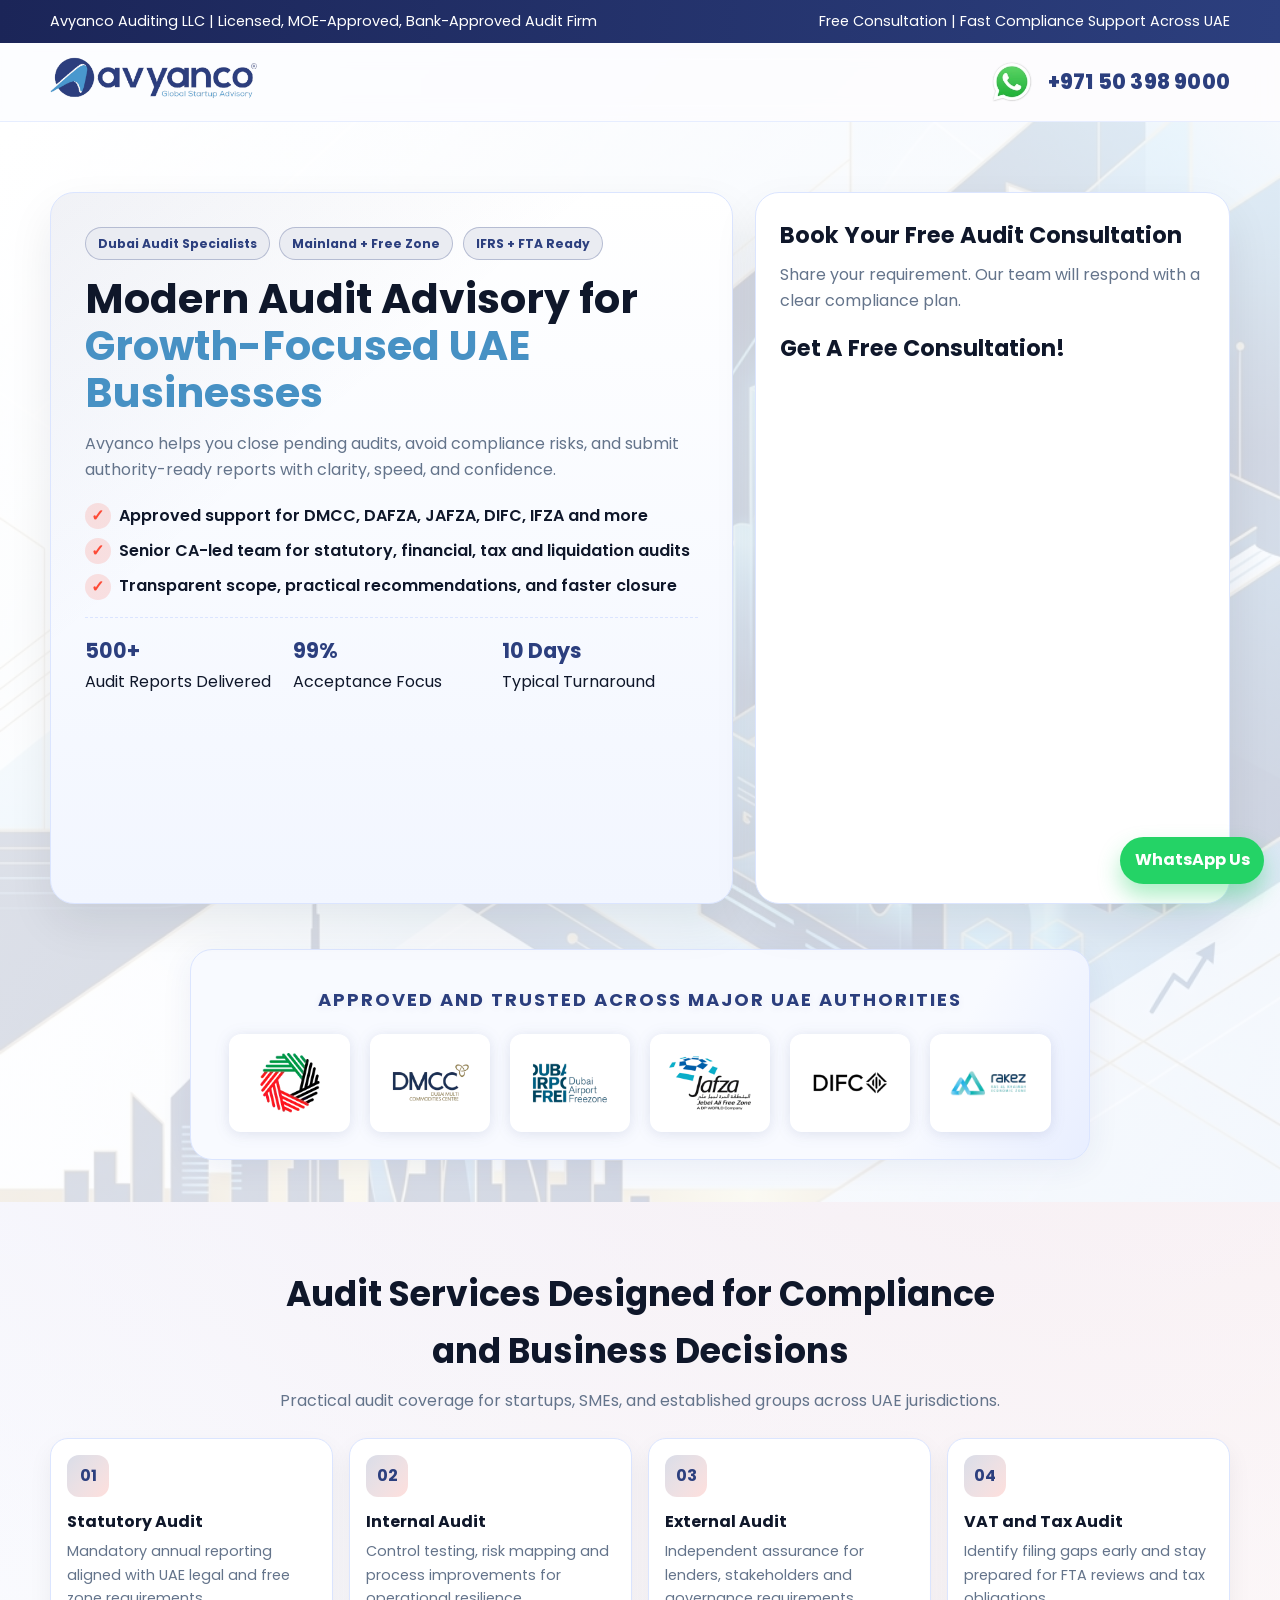
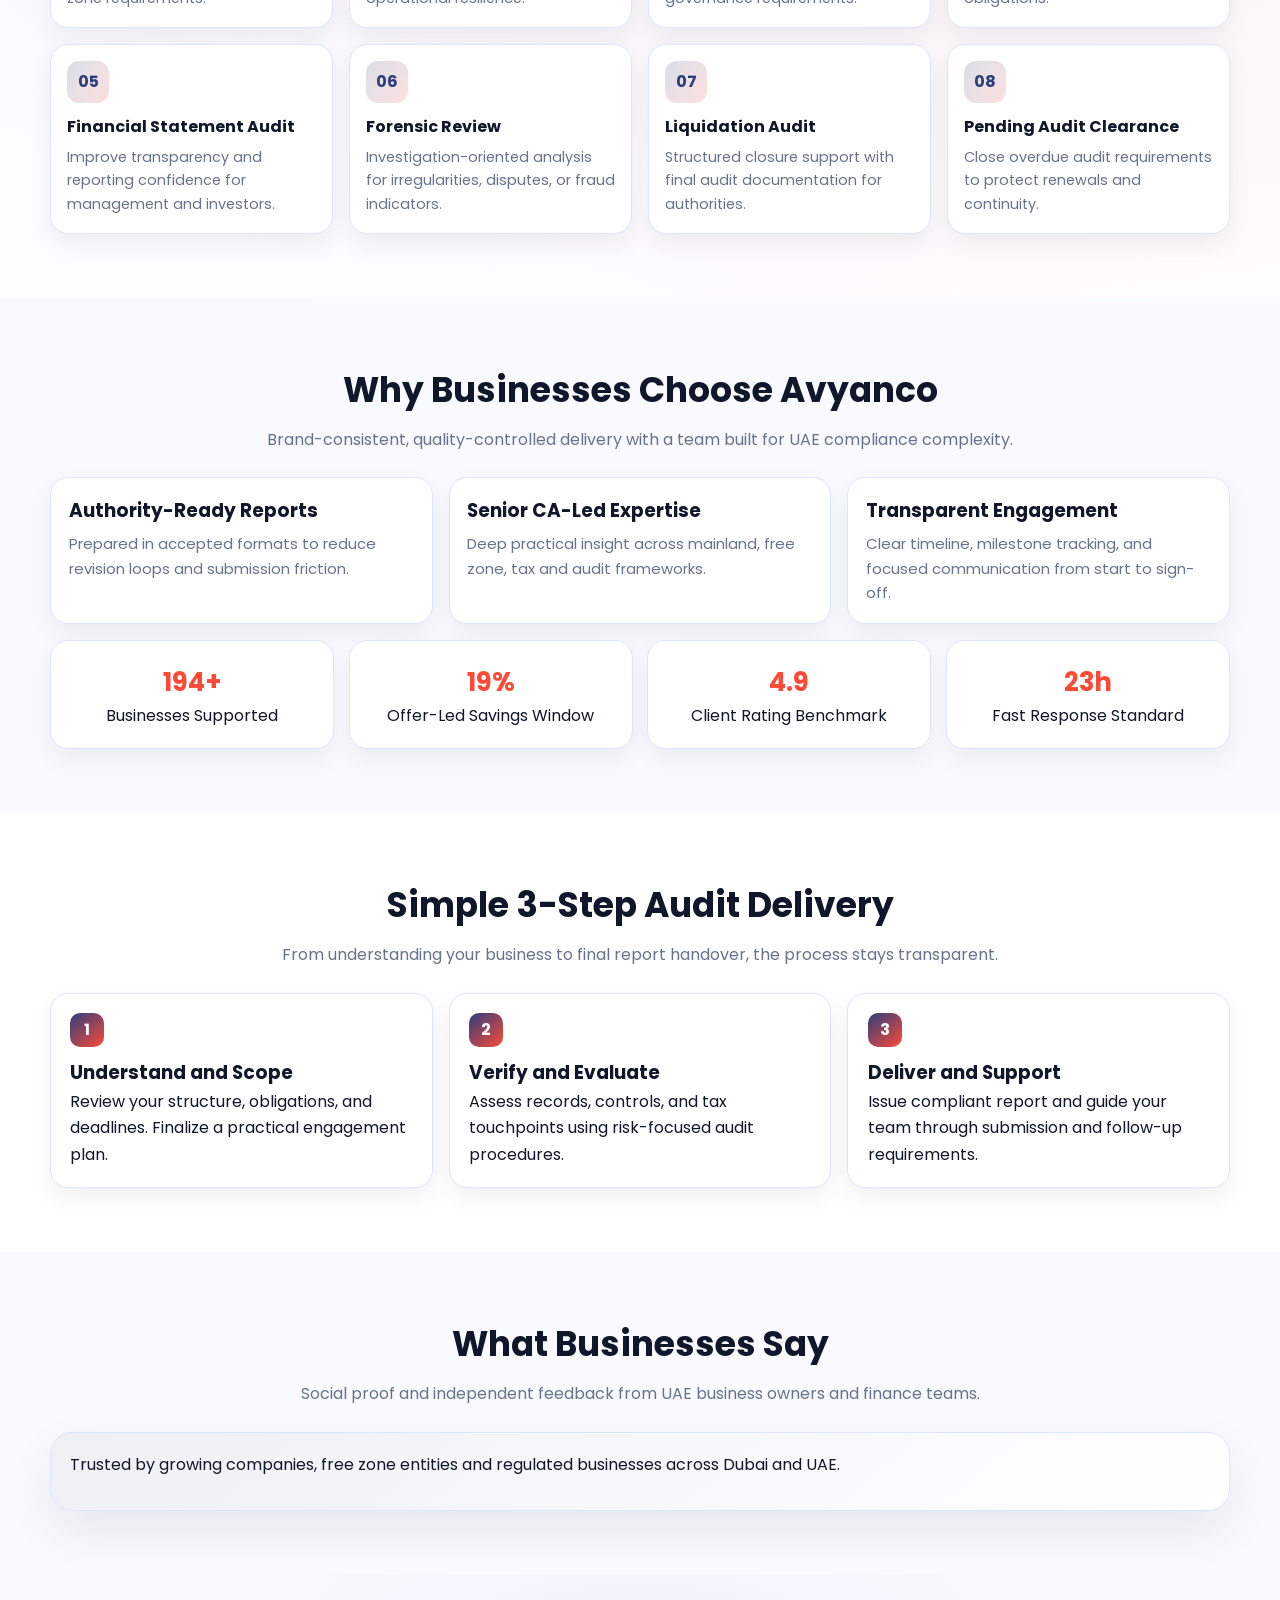
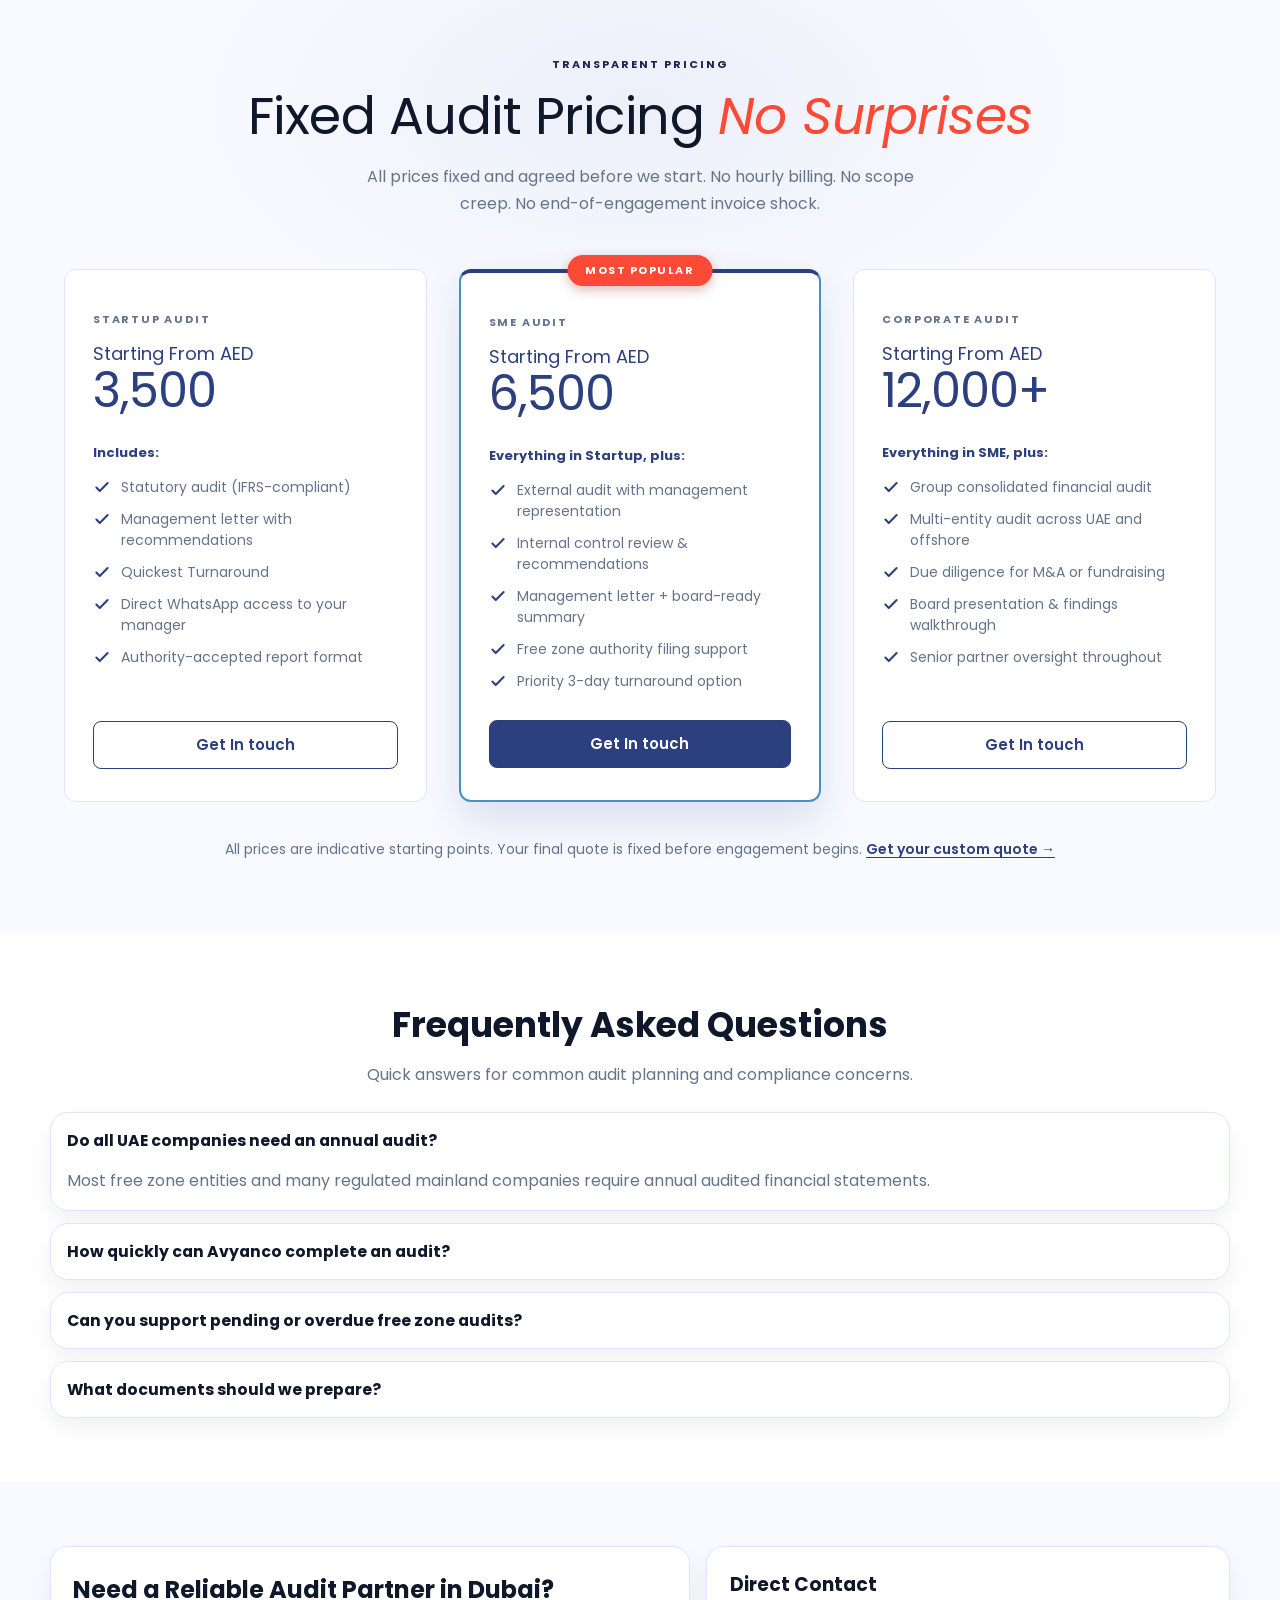
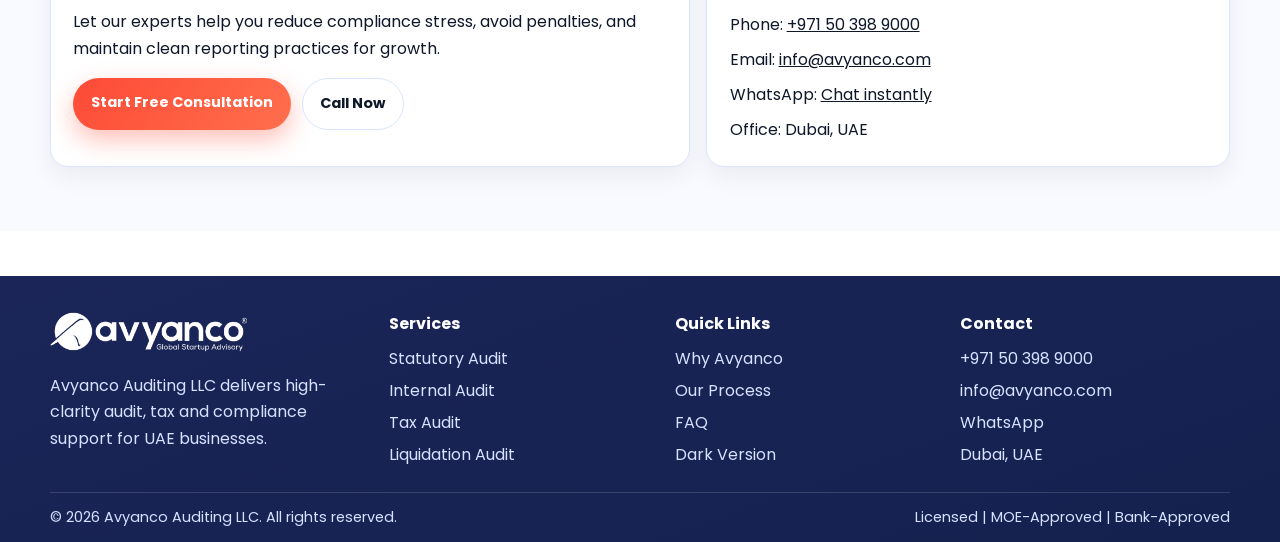
==== commit 3983ee48: "pricing section" ====
--- a/index.html
+++ b/index.html
@@ -5,1616 +5,597 @@
   <meta charset="UTF-8" />
   <meta http-equiv="X-UA-Compatible" content="IE=edge" />
   <meta name="viewport" content="width=device-width, initial-scale=1.0" />
-  <title>Audit Compliant UAE | Certified Auditors in Dubai</title>
+  <title>Dubai Audit Experts | Avyanco Auditing LLC - Light Version</title>
   <meta name="description"
-    content="Certified auditors in Dubai providing FTA & Free Zone compliance, statutory audit, VAT audit, and corporate tax audit services for UAE businesses. Book your free consultation today!" />
+    content="Modern audit landing page by Avyanco Auditing LLC. Approved auditors for UAE mainland and free zones with transparent process and fast delivery." />
   <meta name="keywords"
-    content="audit, auditors, Dubai, UAE, FTA, Free Zone, statutory audit, VAT audit, corporate tax, IFRS, compliance, financial statements" />
-  <meta name="author" content="Avyanco" />
-  <link rel="canonical" href="https://www.avyanco.com/audit-compliant-uae" />
-  <!-- Open Graph / Facebook -->
+    content="Avyanco audit Dubai, approved auditors UAE, free zone audit, statutory audit, FTA compliance" />
+  <meta name="author" content="Avyanco Auditing LLC" />
   <meta property="og:type" content="website" />
-  <meta property="og:title" content="Audit Compliant UAE | Certified Auditors in Dubai" />
+  <meta property="og:title" content="Dubai Audit Experts | Avyanco Auditing LLC" />
   <meta property="og:description"
-    content="Certified auditors in Dubai providing FTA & Free Zone compliance, statutory audit, VAT audit, and corporate tax audit services for UAE businesses. Book your free consultation today!" />
-  <meta property="og:url" content="https://www.avyanco.com/audit-compliant-uae" />
+    content="Approved auditors for UAE mainland and free zones with modern, transparent audit support." />
   <meta property="og:image" content="images/og-image.jpg" />
-  <!-- Twitter Card -->
   <meta name="twitter:card" content="summary_large_image" />
-  <meta name="twitter:title" content="Audit Compliant UAE | Certified Auditors in Dubai" />
+  <meta name="twitter:title" content="Dubai Audit Experts | Avyanco Auditing LLC" />
   <meta name="twitter:description"
-    content="Certified auditors in Dubai providing FTA & Free Zone compliance, statutory audit, VAT audit, and corporate tax audit services for UAE businesses. Book your free consultation today!" />
+    content="Approved auditors for UAE mainland and free zones with modern, transparent audit support." />
   <meta name="twitter:image" content="images/og-image.jpg" />
-  <!-- Favicon -->
   <link rel="icon" href="images/favicon.ico" type="image/x-icon" />
-  <!-- Manifest for PWA (Enabled for deployment, disabled for local file:// testing to avoid CORS errors) -->
-  <!-- <link rel="manifest" href="manifest.json" /> -->
   <link rel="preconnect" href="https://fonts.googleapis.com" />
   <link rel="preconnect" href="https://fonts.gstatic.com" crossorigin />
-  <link href="https://fonts.googleapis.com/css2?family=Poppins:wght@400;500;600;700&display=swap" rel="stylesheet" />
+  <link href="https://fonts.googleapis.com/css2?family=Poppins:wght@400;500;600;700;800&display=swap"
+    rel="stylesheet" />
   <link rel="stylesheet" href="css/style.css" />
 </head>
 
-<body>
+<body class="theme-light">
+  <div class="site-top">
+    <div class="container">
+      <span>Avyanco Auditing LLC | Licensed, MOE-Approved, Bank-Approved Audit Firm</span>
+      <span>Free Consultation | Fast Compliance Support Across UAE</span>
+    </div>
+  </div>
+
   <header class="site-header" role="banner">
-    <div class="header__container">
-      <a href="/" class="header__logo-link" aria-label="Avyanco Home">
-        <img src="images/avyanco-logo.png" alt="Avyanco Logo" class="header__logo" width="160" height="48" />
+    <div class="container header-inner">
+      <a href="#" class="logo-wrap" aria-label="Avyanco Home">
+        <img src="images/avyanco-logo.png" alt="Avyanco Auditing LLC" />
       </a>
-      <a href="tel:+97144567890" class="header__phone">
-        <div class="header__phone-icon">
-          <svg viewBox="0 0 24 24" fill="none" xmlns="http://www.w3.org/2000/svg">
-            <path
-              d="M16.5 15.286l2.25 2.25c.196.196.25.49.135.743A9.013 9.013 0 0113.5 22.5c-4.97 0-9-4.03-9-9 0-2.485 1.01-4.735 2.647-6.352.253-.115.547-.061.743.135l2.25 2.25c.183.183.21.467.067.68l-1.18 1.77a.75.75 0 00-.012.825 5.253 5.253 0 004.12 4.12.75.75 0 00.826-.012l1.77-1.18c.212-.142.497-.116.68.067z"
-              fill="currentColor" />
-          </svg>
-        </div>
-        <div class="header__phone-text">
-          <span class="header__phone-label">Call Now:</span>
-          <span class="header__phone-number">+971 4 456 7890</span>
-        </div>
-      </a>
+
+      <div class="header-actions">
+        <a class="wa-icon" href="https://wa.me/971503989000" target="_blank" rel="noopener"
+          aria-label="Chat on WhatsApp">
+          <img src="images/whatsapp_icon_80x80.webp" alt="WhatsApp" width="44" height="44" />
+        </a>
+        <a class="phone-link" href="tel:+971503989000">+971 50 398 9000</a>
+      </div>
     </div>
   </header>
-  <section class="hero" aria-label="Hero — Audit Compliance" id="consultationForm-top">
-    <div class="container">
-      <div class="hero__inner">
-        <!-- ══ LEFT CONTENT ══ -->
-        <div class="hero__content">
-
-          <!-- Badge -->
-          <div class="hero__badge">
-            <span class="badge">
-              <span class="badge__dot" aria-hidden="true"></span>
-              Certified &amp; Licensed Auditors in UAE
-            </span>
+
+  <main>
+    <section class="hero" id="top">
+      <div class="container">
+        <div class="hero-grid">
+          <article class="panel hero-copy reveal">
+            <div class="badge-row">
+              <span class="badge">Dubai Audit Specialists</span>
+              <span class="badge">Mainland + Free Zone</span>
+              <span class="badge">IFRS + FTA Ready</span>
+            </div>
+            <h1>Modern Audit Advisory for <span>Growth-Focused UAE Businesses</span></h1>
+            <p>
+              Avyanco helps you close pending audits, avoid compliance risks, and submit authority-ready reports with
+              clarity, speed, and confidence.
+            </p>
+            <div class="trust-list">
+              <div class="trust-item"><i>✓</i> Approved support for DMCC, DAFZA, JAFZA, DIFC, IFZA and more</div>
+              <div class="trust-item"><i>✓</i> Senior CA-led team for statutory, financial, tax and liquidation audits
+              </div>
+              <div class="trust-item"><i>✓</i> Transparent scope, practical recommendations, and faster closure</div>
+            </div>
+
+            <div class="hero-stats">
+              <div>
+                <strong data-target="500" data-suffix="+">0+</strong>
+                Audit Reports Delivered
+              </div>
+              <div>
+                <strong data-target="99" data-suffix="%">0%</strong>
+                Acceptance Focus
+              </div>
+              <div>
+                <strong data-target="10" data-suffix=" Days">0 Days</strong>
+                Typical Turnaround
+              </div>
+            </div>
+          </article>
+
+          <aside class="panel hero-form reveal" id="contact">
+            <h2>Book Your Free Audit Consultation</h2>
+            <p>Share your requirement. Our team will respond with a clear compliance plan.</p>
+            <div class="right hero-cta-form reveal">
+              <h2 style="margin:12px 0">Get A Free Consultation!</h2>
+              <div id="zf_div_NiwSgUJoAzGPXaUIg7TZkWkIJrNir1KHJWYW1DaNEwE" class="zoho-form-slot"
+                style="min-height:500px"></div>
+            </div>
+          </aside>
+        </div>
+
+        <div class="partner-strip reveal" aria-label="Authority logos">
+          <h3>Approved and Trusted Across Major UAE Authorities</h3>
+          <div class="logo-grid">
+            <img src="images/fta-logo.webp" alt="FTA" loading="lazy">
+            <img src="images/DMCC-Approved-Auditors.webp" alt="DMCC" loading="lazy">
+            <img src="images/DAFZA-Approved-Auditors.webp" alt="DAFZA" loading="lazy">
+            <img src="images/Jafza-Free-Zone-logo.webp" alt="JAFZA" loading="lazy">
+            <img src="images/DIFC-Approved-Auditors.webp" alt="DIFC" loading="lazy">
+            <img src="images/Rakez-free-zone.webp" alt="RAKEZ" loading="lazy">
           </div>
-
-          <!-- Heading -->
-          <h1 class="hero__heading">
-            Get Your <span class="hero__heading-accent">Approved Audit Report</span><br />
-            in 5 Business Days Guaranteed.
-          </h1>
-
-          <!-- Bonus Badge -->
-          <div class="hero__bonus reveal reveal--d1">
-
-            <!-- Google Verified Tag -->
-            <div class="hero__google-tag reveal">
-              <img src="images/Google-Verified-Tag.webp" alt="Google Verified Audit Firm" loading="lazy">
-            </div>
-            <span class="bonus-tag">
-              <svg viewBox="0 0 16 16" fill="none" xmlns="http://www.w3.org/2000/svg" aria-hidden="true">
-                <path d="M14 5l-8 8-4-4" stroke="currentColor" stroke-width="2" stroke-linecap="round"
-                  stroke-linejoin="round" />
-              </svg>
-              FREE Corporate Tax Registration
-            </span>
-            <!-- <span class="bonus-text">when you book your 2024 Audit today</span> -->
+        </div>
+      </div>
+    </section>
+
+    <section class="section" id="services">
+      <div class="container">
+        <div class="section-head reveal">
+          <h2>Audit Services Designed for Compliance and Business Decisions</h2>
+          <p>Practical audit coverage for startups, SMEs, and established groups across UAE jurisdictions.</p>
+        </div>
+        <div class="card-grid">
+          <article class="service-card reveal">
+            <div class="icon-dot">01</div>
+            <h3>Statutory Audit</h3>
+            <p>Mandatory annual reporting aligned with UAE legal and free zone requirements.</p>
+          </article>
+          <article class="service-card reveal">
+            <div class="icon-dot">02</div>
+            <h3>Internal Audit</h3>
+            <p>Control testing, risk mapping and process improvements for operational resilience.</p>
+          </article>
+          <article class="service-card reveal">
+            <div class="icon-dot">03</div>
+            <h3>External Audit</h3>
+            <p>Independent assurance for lenders, stakeholders and governance requirements.</p>
+          </article>
+          <article class="service-card reveal">
+            <div class="icon-dot">04</div>
+            <h3>VAT and Tax Audit</h3>
+            <p>Identify filing gaps early and stay prepared for FTA reviews and tax obligations.</p>
+          </article>
+          <article class="service-card reveal">
+            <div class="icon-dot">05</div>
+            <h3>Financial Statement Audit</h3>
+            <p>Improve transparency and reporting confidence for management and investors.</p>
+          </article>
+          <article class="service-card reveal">
+            <div class="icon-dot">06</div>
+            <h3>Forensic Review</h3>
+            <p>Investigation-oriented analysis for irregularities, disputes, or fraud indicators.</p>
+          </article>
+          <article class="service-card reveal">
+            <div class="icon-dot">07</div>
+            <h3>Liquidation Audit</h3>
+            <p>Structured closure support with final audit documentation for authorities.</p>
+          </article>
+          <article class="service-card reveal">
+            <div class="icon-dot">08</div>
+            <h3>Pending Audit Clearance</h3>
+            <p>Close overdue audit requirements to protect renewals and continuity.</p>
+          </article>
+        </div>
+      </div>
+    </section>
+
+    <section class="section alt" id="why">
+      <div class="container">
+        <div class="section-head reveal">
+          <h2>Why Businesses Choose Avyanco</h2>
+          <p>Brand-consistent, quality-controlled delivery with a team built for UAE compliance complexity.</p>
+        </div>
+
+        <div class="benefits-grid">
+          <article class="benefit-card reveal">
+            <h3>Authority-Ready Reports</h3>
+            <p>Prepared in accepted formats to reduce revision loops and submission friction.</p>
+          </article>
+          <article class="benefit-card reveal">
+            <h3>Senior CA-Led Expertise</h3>
+            <p>Deep practical insight across mainland, free zone, tax and audit frameworks.</p>
+          </article>
+          <article class="benefit-card reveal">
+            <h3>Transparent Engagement</h3>
+            <p>Clear timeline, milestone tracking, and focused communication from start to sign-off.</p>
+          </article>
+        </div>
+
+        <div class="metrics" style="margin-top:1rem;">
+          <article class="metric-card reveal">
+            <strong data-target="200" data-suffix="+">0+</strong>
+            Businesses Supported
+          </article>
+          <article class="metric-card reveal">
+            <strong data-target="20" data-suffix="%">0%</strong>
+            Offer-Led Savings Window
+          </article>
+          <article class="metric-card reveal">
+            <strong data-target="4" data-suffix=".9">0.0</strong>
+            Client Rating Benchmark
+          </article>
+          <article class="metric-card reveal">
+            <strong data-target="24" data-suffix="h">0h</strong>
+            Fast Response Standard
+          </article>
+        </div>
+      </div>
+    </section>
+
+    <section class="section" id="process">
+      <div class="container">
+        <div class="section-head reveal">
+          <h2>Simple 3-Step Audit Delivery</h2>
+          <p>From understanding your business to final report handover, the process stays transparent.</p>
+        </div>
+
+        <div class="timeline">
+          <article class="timeline-step reveal">
+            <span class="step-no">1</span>
+            <h3>Understand and Scope</h3>
+            <p>Review your structure, obligations, and deadlines. Finalize a practical engagement plan.</p>
+          </article>
+          <article class="timeline-step reveal">
+            <span class="step-no">2</span>
+            <h3>Verify and Evaluate</h3>
+            <p>Assess records, controls, and tax touchpoints using risk-focused audit procedures.</p>
+          </article>
+          <article class="timeline-step reveal">
+            <span class="step-no">3</span>
+            <h3>Deliver and Support</h3>
+            <p>Issue compliant report and guide your team through submission and follow-up requirements.</p>
+          </article>
+        </div>
+      </div>
+    </section>
+
+    <section class="section alt" aria-label="Testimonials">
+      <div class="container">
+        <div class="section-head reveal">
+          <h2>What Businesses Say</h2>
+          <p>Social proof and independent feedback from UAE business owners and finance teams.</p>
+        </div>
+
+        <div class="testimonial reveal">
+          <p>Trusted by growing companies, free zone entities and regulated businesses across Dubai and UAE.</p>
+          <div class="logo-grid" style="grid-template-columns: 1fr;">
+            <script async defer src="https://cdn.trustindex.io/loader.js?cca651858e075384c95618e0b5f"></script>
           </div>
-
-          <!-- Alert Block (Sub-headline) -->
-          <div class="alert" role="alert">
-            <div class="alert__body">
-              <p class="alert__text">
-                Don't let your license renewal get blocked.
-                <strong>FTA-Approved audits starting from AED 3,500.</strong>
+        </div>
+      </div>
+    </section>
+
+    <section class="pricing" aria-labelledby="pricing-heading">
+      <div class="pricing__container">
+
+        <!-- Header -->
+        <div class="pricing__header reveal">
+          <p class="pricing__eyebrow">Transparent Pricing</p>
+          <h2 class="pricing__heading" id="pricing-heading">
+            Fixed Audit Pricing <span class="pricing__heading-accent">No Surprises</span>
+          </h2>
+          <p class="pricing__subtext">
+            All prices fixed and agreed before we start. No hourly billing. No scope creep. No end-of-engagement invoice
+            shock.
+          </p>
+        </div>
+
+        <!-- Cards Grid -->
+        <div class="pricing__grid">
+
+          <!-- ── Card 1: Startup Audit ── -->
+          <div class="pricing-card pricing-card--default reveal" style="transition-delay: 0.1s;">
+            <div class="pricing-card__top">
+              <p class="pricing-card__tier">Startup Audit</p>
+              <p class="pricing-card__price">
+                Starting From AED<br />
+                <span class="pricing-card__price-num">3,500</span>
               </p>
             </div>
+
+            <div class="pricing-card__body">
+              <p class="pricing-card__includes-label">Includes:</p>
+              <ul class="pricing-card__list">
+                <li class="pricing-card__item">
+                  <span class="pricing-card__check" aria-hidden="true">
+                    <svg viewBox="0 0 16 16" fill="none" xmlns="http://www.w3.org/2000/svg">
+                      <path d="M3 8.5l3 3 7-7" stroke="currentColor" stroke-width="1.8" stroke-linecap="round"
+                        stroke-linejoin="round" />
+                    </svg>
+                  </span>
+                  Statutory audit (IFRS-compliant)
+                </li>
+                <li class="pricing-card__item">
+                  <span class="pricing-card__check" aria-hidden="true">
+                    <svg viewBox="0 0 16 16" fill="none" xmlns="http://www.w3.org/2000/svg">
+                      <path d="M3 8.5l3 3 7-7" stroke="currentColor" stroke-width="1.8" stroke-linecap="round"
+                        stroke-linejoin="round" />
+                    </svg>
+                  </span>
+                  Management letter with recommendations
+                </li>
+                <li class="pricing-card__item">
+                  <span class="pricing-card__check" aria-hidden="true">
+                    <svg viewBox="0 0 16 16" fill="none" xmlns="http://www.w3.org/2000/svg">
+                      <path d="M3 8.5l3 3 7-7" stroke="currentColor" stroke-width="1.8" stroke-linecap="round"
+                        stroke-linejoin="round" />
+                    </svg>
+                  </span>
+                  Quickest Turnaround
+                </li>
+                <li class="pricing-card__item">
+                  <span class="pricing-card__check" aria-hidden="true">
+                    <svg viewBox="0 0 16 16" fill="none" xmlns="http://www.w3.org/2000/svg">
+                      <path d="M3 8.5l3 3 7-7" stroke="currentColor" stroke-width="1.8" stroke-linecap="round"
+                        stroke-linejoin="round" />
+                    </svg>
+                  </span>
+                  Direct WhatsApp access to your manager
+                </li>
+                <li class="pricing-card__item">
+                  <span class="pricing-card__check" aria-hidden="true">
+                    <svg viewBox="0 0 16 16" fill="none" xmlns="http://www.w3.org/2000/svg">
+                      <path d="M3 8.5l3 3 7-7" stroke="currentColor" stroke-width="1.8" stroke-linecap="round"
+                        stroke-linejoin="round" />
+                    </svg>
+                  </span>
+                  Authority-accepted report format
+                </li>
+              </ul>
+            </div>
+
+            <div class="pricing-card__footer">
+              <a href="#consultationForm-top" class="pricing-card__btn pricing-card__btn--outline">
+                Get In touch
+              </a>
+            </div>
           </div>
 
-          <!-- Services -->
-          <div class="services">
-            <h2 class="services__heading">
-              Professional Audit Services in Dubai for Mainland &amp; Free
-              Zone Companies
-            </h2>
-
-            <ul class="checklist" aria-label="Our services">
-              <li class="checklist__item">
-                <span class="checklist__icon" aria-hidden="true">
-                  <svg viewBox="0 0 20 20" fill="none" xmlns="http://www.w3.org/2000/svg">
-                    <circle cx="10" cy="10" r="10" fill="rgba(200, 16, 46, 0.1)" />
-                    <path d="M6 10l3 3 5-5" stroke="var(--color-secondary)" stroke-width="2" stroke-linecap="round"
-                      stroke-linejoin="round" />
-                  </svg>
-                </span>
-                FTA-Compliant Audit Reports
-              </li>
-              <li class="checklist__item">
-                <span class="checklist__icon" aria-hidden="true">
-                  <svg viewBox="0 0 20 20" fill="none" xmlns="http://www.w3.org/2000/svg">
-                    <circle cx="10" cy="10" r="10" fill="rgba(200, 16, 46, 0.1)" />
-                    <path d="M6 10l3 3 5-5" stroke="var(--color-secondary)" stroke-width="2" stroke-linecap="round"
-                      stroke-linejoin="round" />
-                  </svg>
-                </span>
-                Approved Free Zone &amp; Mainland Auditors
-              </li>
-              <li class="checklist__item">
-                <span class="checklist__icon" aria-hidden="true">
-                  <svg viewBox="0 0 20 20" fill="none" xmlns="http://www.w3.org/2000/svg">
-                    <circle cx="10" cy="10" r="10" fill="rgba(200, 16, 46, 0.1)" />
-                    <path d="M6 10l3 3 5-5" stroke="var(--color-secondary)" stroke-width="2" stroke-linecap="round"
-                      stroke-linejoin="round" />
-                  </svg>
-                </span>
-                IFRS Standard Financial Reporting
-              </li>
-              <li class="checklist__item">
-                <span class="checklist__icon" aria-hidden="true">
-                  <svg viewBox="0 0 20 20" fill="none" xmlns="http://www.w3.org/2000/svg">
-                    <circle cx="10" cy="10" r="10" fill="rgba(200, 16, 46, 0.1)" />
-                    <path d="M6 10l3 3 5-5" stroke="var(--color-secondary)" stroke-width="2" stroke-linecap="round"
-                      stroke-linejoin="round" />
-                  </svg>
-                </span>
-                Corporate Tax &amp; VAT Audit Support
-              </li>
-              <li class="checklist__item">
-                <span class="checklist__icon" aria-hidden="true">
-                  <svg viewBox="0 0 20 20" fill="none" xmlns="http://www.w3.org/2000/svg">
-                    <circle cx="10" cy="10" r="10" fill="rgba(200, 16, 46, 0.1)" />
-                    <path d="M6 10l3 3 5-5" stroke="var(--color-secondary)" stroke-width="2" stroke-linecap="round"
-                      stroke-linejoin="round" />
-                  </svg>
-                </span>
-                Trusted by 11,000+ Businesses in UAE
-              </li>
-            </ul>
+          <!-- ── Card 2: SME Audit (Featured) ── -->
+          <div class="pricing-card pricing-card--featured reveal" style="transition-delay: 0.2s;">
+            <div class="pricing-card__badge">Most Popular</div>
+
+            <div class="pricing-card__top">
+              <p class="pricing-card__tier">SME Audit</p>
+              <p class="pricing-card__price">
+                Starting From AED<br />
+                <span class="pricing-card__price-num">6,500</span>
+              </p>
+            </div>
+
+            <div class="pricing-card__body">
+              <p class="pricing-card__includes-label">Everything in Startup, plus:</p>
+              <ul class="pricing-card__list">
+                <li class="pricing-card__item">
+                  <span class="pricing-card__check" aria-hidden="true">
+                    <svg viewBox="0 0 16 16" fill="none" xmlns="http://www.w3.org/2000/svg">
+                      <path d="M3 8.5l3 3 7-7" stroke="currentColor" stroke-width="1.8" stroke-linecap="round"
+                        stroke-linejoin="round" />
+                    </svg>
+                  </span>
+                  External audit with management representation
+                </li>
+                <li class="pricing-card__item">
+                  <span class="pricing-card__check" aria-hidden="true">
+                    <svg viewBox="0 0 16 16" fill="none" xmlns="http://www.w3.org/2000/svg">
+                      <path d="M3 8.5l3 3 7-7" stroke="currentColor" stroke-width="1.8" stroke-linecap="round"
+                        stroke-linejoin="round" />
+                    </svg>
+                  </span>
+                  Internal control review &amp; recommendations
+                </li>
+                <li class="pricing-card__item">
+                  <span class="pricing-card__check" aria-hidden="true">
+                    <svg viewBox="0 0 16 16" fill="none" xmlns="http://www.w3.org/2000/svg">
+                      <path d="M3 8.5l3 3 7-7" stroke="currentColor" stroke-width="1.8" stroke-linecap="round"
+                        stroke-linejoin="round" />
+                    </svg>
+                  </span>
+                  Management letter + board-ready summary
+                </li>
+                <li class="pricing-card__item">
+                  <span class="pricing-card__check" aria-hidden="true">
+                    <svg viewBox="0 0 16 16" fill="none" xmlns="http://www.w3.org/2000/svg">
+                      <path d="M3 8.5l3 3 7-7" stroke="currentColor" stroke-width="1.8" stroke-linecap="round"
+                        stroke-linejoin="round" />
+                    </svg>
+                  </span>
+                  Free zone authority filing support
+                </li>
+                <li class="pricing-card__item">
+                  <span class="pricing-card__check" aria-hidden="true">
+                    <svg viewBox="0 0 16 16" fill="none" xmlns="http://www.w3.org/2000/svg">
+                      <path d="M3 8.5l3 3 7-7" stroke="currentColor" stroke-width="1.8" stroke-linecap="round"
+                        stroke-linejoin="round" />
+                    </svg>
+                  </span>
+                  Priority 3-day turnaround option
+                </li>
+              </ul>
+            </div>
+
+            <div class="pricing-card__footer">
+              <a href="#consultationForm-top" class="pricing-card__btn pricing-card__btn--solid">
+                Get In touch
+              </a>
+            </div>
           </div>
-        </div>
-        <!-- /hero__content -->
-
-        <!-- ══ RIGHT COLUMN — Form Card ══ -->
-        <div class="hero__form-col">
-          <div class="card">
-            <h2 class="consultation__heading">
-              Book Your Free Audit Consultation Today
-            </h2>
-            <p class="consultation__subtext">
-              Speak to a certified auditor in Dubai. We'll contact you within
-              24 hours.
-            </p>
-
-            <form class="form" id="consultationForm" novalidate>
-              <!-- Full Name -->
-              <div class="form__group">
-                <label class="form__label form__label--required" for="fullName">Full Name</label>
-                <input class="form__input" type="text" id="fullName" name="fullName" placeholder="John Doe"
-                  autocomplete="name" required />
-              </div>
-
-              <!-- Company Name -->
-              <div class="form__group">
-                <label class="form__label form__label--required" for="companyName">Company Name</label>
-                <input class="form__input" type="text" id="companyName" name="companyName" placeholder="Company LLC"
-                  autocomplete="organization" required />
-              </div>
-
-              <!-- Email -->
-              <div class="form__group">
-                <label class="form__label form__label--required" for="email">Email Address</label>
-                <input class="form__input" type="email" id="email" name="email" placeholder="john@company.com"
-                  autocomplete="email" required />
-              </div>
-
-              <!-- Phone -->
-              <div class="form__group">
-                <label class="form__label form__label--required" for="phone">Phone Number</label>
-                <input class="form__input" type="tel" id="phone" name="phone" placeholder="+971 XX XXX XXXX"
-                  autocomplete="tel" required />
-              </div>
-
-              <!-- Service Required -->
-              <div class="form__group">
-                <label class="form__label form__label--required" for="service">Service Required</label>
-                <div class="form__select-wrapper">
-                  <select class="form__select" id="service" name="service" required>
-                    <option value="" disabled selected>
-                      Select a service
-                    </option>
-                    <option value="fta-audit">
-                      FTA-Compliant Audit Report
-                    </option>
-                    <option value="freezone-audit">Free Zone Audit</option>
-                    <option value="mainland-audit">Mainland Audit</option>
-                    <option value="ifrs-reporting">
-                      IFRS Financial Reporting
-                    </option>
-                    <option value="vat-audit">VAT Audit Support</option>
-                    <option value="corporate-tax">Corporate Tax Audit</option>
-                  </select>
-                </div>
-              </div>
-
-              <!-- CTA Button -->
-              <button class="btn btn--primary" type="submit">
-                Get Free Consultation
-                <span class="btn__arrow" aria-hidden="true">→</span>
-              </button>
-
-              <!-- Privacy Note -->
-              <p class="form__privacy">
-                <svg viewBox="0 0 12 12" fill="none" xmlns="http://www.w3.org/2000/svg" aria-hidden="true">
-                  <rect x="1" y="5" width="10" height="7" rx="1.5" stroke="currentColor" stroke-width="1.2" />
-                  <path d="M3.5 5V3.5a2.5 2.5 0 015 0V5" stroke="currentColor" stroke-width="1.2"
-                    stroke-linecap="round" />
-                </svg>
-                100% Confidential. Your information is secure.
+
+          <!-- ── Card 3: Corporate Audit ── -->
+          <div class="pricing-card pricing-card--default reveal" style="transition-delay: 0.3s;">
+            <div class="pricing-card__top">
+              <p class="pricing-card__tier">Corporate Audit</p>
+              <p class="pricing-card__price">
+                Starting From AED<br />
+                <span class="pricing-card__price-num">12,000+</span>
               </p>
-            </form>
+            </div>
+
+            <div class="pricing-card__body">
+              <p class="pricing-card__includes-label">Everything in SME, plus:</p>
+              <ul class="pricing-card__list">
+                <li class="pricing-card__item">
+                  <span class="pricing-card__check" aria-hidden="true">
+                    <svg viewBox="0 0 16 16" fill="none" xmlns="http://www.w3.org/2000/svg">
+                      <path d="M3 8.5l3 3 7-7" stroke="currentColor" stroke-width="1.8" stroke-linecap="round"
+                        stroke-linejoin="round" />
+                    </svg>
+                  </span>
+                  Group consolidated financial audit
+                </li>
+                <li class="pricing-card__item">
+                  <span class="pricing-card__check" aria-hidden="true">
+                    <svg viewBox="0 0 16 16" fill="none" xmlns="http://www.w3.org/2000/svg">
+                      <path d="M3 8.5l3 3 7-7" stroke="currentColor" stroke-width="1.8" stroke-linecap="round"
+                        stroke-linejoin="round" />
+                    </svg>
+                  </span>
+                  Multi-entity audit across UAE and offshore
+                </li>
+                <li class="pricing-card__item">
+                  <span class="pricing-card__check" aria-hidden="true">
+                    <svg viewBox="0 0 16 16" fill="none" xmlns="http://www.w3.org/2000/svg">
+                      <path d="M3 8.5l3 3 7-7" stroke="currentColor" stroke-width="1.8" stroke-linecap="round"
+                        stroke-linejoin="round" />
+                    </svg>
+                  </span>
+                  Due diligence for M&amp;A or fundraising
+                </li>
+                <li class="pricing-card__item">
+                  <span class="pricing-card__check" aria-hidden="true">
+                    <svg viewBox="0 0 16 16" fill="none" xmlns="http://www.w3.org/2000/svg">
+                      <path d="M3 8.5l3 3 7-7" stroke="currentColor" stroke-width="1.8" stroke-linecap="round"
+                        stroke-linejoin="round" />
+                    </svg>
+                  </span>
+                  Board presentation &amp; findings walkthrough
+                </li>
+                <li class="pricing-card__item">
+                  <span class="pricing-card__check" aria-hidden="true">
+                    <svg viewBox="0 0 16 16" fill="none" xmlns="http://www.w3.org/2000/svg">
+                      <path d="M3 8.5l3 3 7-7" stroke="currentColor" stroke-width="1.8" stroke-linecap="round"
+                        stroke-linejoin="round" />
+                    </svg>
+                  </span>
+                  Senior partner oversight throughout
+                </li>
+              </ul>
+            </div>
+
+            <div class="pricing-card__footer">
+              <a href="#consultationForm-top" class="pricing-card__btn pricing-card__btn--outline">
+                Get In touch
+              </a>
+            </div>
           </div>
-          <!-- /card -->
-        </div>
-        <!-- /hero__form-col -->
-      </div>
-      <!-- /hero__inner -->
+
+        </div><!-- /pricing__grid -->
+
+        <!-- Footer note -->
+        <p class="pricing__footnote reveal" style="transition-delay: 0.4s;">
+          All prices are indicative starting points. Your final quote is fixed before engagement begins.
+          <a href="tel:+97144567890" class="pricing__footnote-link">Get your custom quote →</a>
+        </p>
+
+      </div><!-- /container -->
+    </section>
+
+    <section class="section" id="faq">
+      <div class="container">
+        <div class="section-head reveal">
+          <h2>Frequently Asked Questions</h2>
+          <p>Quick answers for common audit planning and compliance concerns.</p>
+        </div>
+
+        <div class="faq-list">
+          <article class="faq-item reveal open">
+            <button class="faq-q">Do all UAE companies need an annual audit?</button>
+            <div class="faq-a">
+              Most free zone entities and many regulated mainland companies require annual audited financial statements.
+            </div>
+          </article>
+          <article class="faq-item reveal">
+            <button class="faq-q">How quickly can Avyanco complete an audit?</button>
+            <div class="faq-a">
+              Typical completion is within 5 to 10 business days depending on readiness and complexity.
+            </div>
+          </article>
+          <article class="faq-item reveal">
+            <button class="faq-q">Can you support pending or overdue free zone audits?</button>
+            <div class="faq-a">
+              Yes. We handle pending audit clearance for major UAE free zones and authority submissions.
+            </div>
+          </article>
+          <article class="faq-item reveal">
+            <button class="faq-q">What documents should we prepare?</button>
+            <div class="faq-a">
+              Financial statements, ledgers, invoices, bank statements, tax records and legal documents are usually
+              required.
+            </div>
+          </article>
+        </div>
+      </div>
+    </section>
+
+    <section class="section alt">
+      <div class="container cta-grid">
+        <article class="cta-box reveal">
+          <h2>Need a Reliable Audit Partner in Dubai?</h2>
+          <p>
+            Let our experts help you reduce compliance stress, avoid penalties, and maintain clean reporting practices
+            for growth.
+          </p>
+          <div style="display:flex;gap:.7rem;flex-wrap:wrap;margin-top:1rem;">
+            <a class="btn btn-primary" href="#contact">Start Free Consultation</a>
+            <a class="btn btn-ghost" href="tel:+971503989000">Call Now</a>
+          </div>
+        </article>
+        <aside class="contact-card reveal">
+          <h3>Direct Contact</h3>
+          <ul class="contact-list">
+            <li>Phone: <a href="tel:+971503989000">+971 50 398 9000</a></li>
+            <li>Email: <a href="mailto:info@avyanco.com">info@avyanco.com</a></li>
+            <li>WhatsApp: <a href="https://wa.me/971503989000" target="_blank" rel="noopener">Chat instantly</a></li>
+            <li>Office: Dubai, UAE</li>
+          </ul>
+        </aside>
+      </div>
+    </section>
+  </main>
+
+  <footer class="footer">
+    <div class="container footer-top">
+      <div>
+        <img src="images/avyanco-logo.png" alt="Avyanco"
+          style="height:42px;width:auto;filter:brightness(0) invert(1);margin-bottom:.7rem;">
+        <p>Avyanco Auditing LLC delivers high-clarity audit, tax and compliance support for UAE businesses.</p>
+      </div>
+      <div>
+        <h4>Services</h4>
+        <ul>
+          <li><a href="#services">Statutory Audit</a></li>
+          <li><a href="#services">Internal Audit</a></li>
+          <li><a href="#services">Tax Audit</a></li>
+          <li><a href="#services">Liquidation Audit</a></li>
+        </ul>
+      </div>
+      <div>
+        <h4>Quick Links</h4>
+        <ul>
+          <li><a href="#why">Why Avyanco</a></li>
+          <li><a href="#process">Our Process</a></li>
+          <li><a href="#faq">FAQ</a></li>
+          <li><a href="dark.html">Dark Version</a></li>
+        </ul>
+      </div>
+      <div>
+        <h4>Contact</h4>
+        <ul>
+          <li><a href="tel:+971503989000">+971 50 398 9000</a></li>
+          <li><a href="mailto:info@avyanco.com">info@avyanco.com</a></li>
+          <li><a href="https://wa.me/971503989000" target="_blank" rel="noopener">WhatsApp</a></li>
+          <li>Dubai, UAE</li>
+        </ul>
+      </div>
     </div>
-    <!-- /container -->
-  </section>
-
-  <!-- ============================================================
-       STATS BAR — Animated trust counters
-       ============================================================ -->
-  <section class="stats-bar" aria-label="Our track record">
-    <div class="container">
-      <div class="stats-grid">
-        <div class="stat reveal reveal--d1">
-          <!-- <div class="stat__icon" aria-hidden="true">🏆</div> -->
-          <div class="stat__rating-wrap">
-            <span class="stat__number" data-target="4.8" data-suffix="">0</span>
-            <span class="stat__star" aria-hidden="true">★</span>
-          </div>
-          <span class="stat__label">Google Rating</span>
-        </div>
-        <div class="stat reveal reveal--d2">
-          <!-- <div class="stat__icon" aria-hidden="true">📋</div> -->
-          <span class="stat__number" data-target="21" data-suffix="+">0+</span>
-          <span class="stat__label">Years of Experience</span>
-        </div>
-        <div class="stat reveal reveal--d3">
-          <!-- <div class="stat__icon" aria-hidden="true">✅</div> -->
-          <span class="stat__number" data-target="98" data-suffix="%">0%</span>
-          <span class="stat__label">Client Satisfaction</span>
-        </div>
-        <div class="stat reveal reveal--d4">
-          <!-- <div class="stat__icon" aria-hidden="true">🏙️</div> -->
-          <span class="stat__number" data-target="11000" data-suffix="+">0+</span>
-          <span class="stat__label">Happy Clients</span>
-        </div>
-      </div>
-    </div>
-  </section>
-
-  <!-- ============================================================
-       SECTION 2 — TRUST BAR (Approved & Certified By)
-       ============================================================ -->
-  <section class="trust-bar" aria-label="Approved and certified by">
-    <div class="container">
-
-      <h2 class="why-audit__heading reveal" id="why-audit-heading">
-        Approved &amp; Certified By
-      </h2>
-      <span class="section-accent-line reveal"></span>
-
-      <p class="why-audit__intro reveal">
-        No rejections,
-        <strong>no delays for your license renewal</strong>.
-      </p>
-
-      <div class="trust-bar__logos">
-        <div class="trust-logo reveal reveal--d1">
-          <img src="images/fta-logo.webp" alt="FTA Approved Auditor" class="trust-logo__img" loading="lazy">
-          <span class="trust-logo__name">FTA Approved</span>
-        </div>
-        <div class="trust-logo reveal reveal--d2">
-          <img src="images/DMCC-Approved-Auditors.webp" alt="DMCC Approved Auditor" class="trust-logo__img"
-            loading="lazy">
-          <span class="trust-logo__name">DMCC Approved</span>
-        </div>
-        <div class="trust-logo reveal reveal--d3">
-          <img src="images/DIFC-Approved-Auditors.webp" alt="DIFC Authority" class="trust-logo__img" loading="lazy">
-          <span class="trust-logo__name">DIFC Authority</span>
-        </div>
-        <div class="trust-logo reveal reveal--d4">
-          <img src="images/Jafza-Free-Zone-logo.webp" alt="JAFZA Approved" class="trust-logo__img" loading="lazy">
-          <span class="trust-logo__name">JAFZA Approved</span>
-        </div>
-        <div class="trust-logo reveal reveal--d5">
-          <img src="images/Rakez-free-zone.webp" alt="RAKEZ Approved" class="trust-logo__img" loading="lazy">
-          <span class="trust-logo__name">RAKEZ Approved</span>
-        </div>
-        <div class="trust-logo reveal reveal--d6">
-          <img src="images/DAFZA-Approved-Auditors.webp" alt="DAFZA Member" class="trust-logo__img" loading="lazy">
-          <span class="trust-logo__name">DAFZA Member</span>
-        </div>
-      </div>
-
-    </div>
-  </section>
-
-  <!-- ============================================================
-       SECTION 3 — WHY AUDIT SERVICES ARE NOT OPTIONAL
-       ============================================================ -->
-  <section class="why-audit" aria-labelledby="why-audit-heading">
-    <div class="why-audit__bg" aria-hidden="true"></div>
-    <div class="container">
-      <div class="why-audit__badge-wrap reveal">
-        <span class="alert-badge">
-          <svg class="alert-badge__icon" viewBox="0 0 16 16" fill="none" xmlns="http://www.w3.org/2000/svg"
-            aria-hidden="true">
-            <path d="M8 1.5L1 14h14L8 1.5z" stroke="#E53E3E" stroke-width="1.4" stroke-linejoin="round" />
-            <path d="M8 6v4" stroke="#E53E3E" stroke-width="1.4" stroke-linecap="round" />
-            <circle cx="8" cy="11.5" r="0.7" fill="#E53E3E" />
-          </svg>
-          Critical Compliance Alert
-        </span>
-      </div>
-
-      <h2 class="why-audit__heading reveal" id="why-audit-heading">
-        Why Audit Services in Dubai Are
-        <span class="why-audit__heading-em">Not Optional</span>
-      </h2>
-      <span class="section-accent-line reveal"></span>
-
-      <p class="why-audit__intro reveal">
-        In the UAE, audits are not just financial formalities—they are
-        <span><strong>legal and strategic business requirements</strong>.</span>
-      </p>
-
-      <div class="risk-block reveal">
-        <p class="risk-block__title">
-          Without proper audit compliance, you risk:
-        </p>
-        <ul class="risk-list">
-          <li class="risk-list__item">
-            <span class="risk-list__icon" aria-hidden="true">
-              <svg viewBox="0 0 20 20" fill="none" xmlns="http://www.w3.org/2000/svg">
-                <circle cx="10" cy="10" r="9.5" fill="#E53E3E" />
-                <path d="M7 7l6 6M13 7l-6 6" stroke="#fff" stroke-width="1.8" stroke-linecap="round" />
-              </svg>
-            </span>
-            Trade license renewal rejection
-          </li>
-          <li class="risk-list__item">
-            <span class="risk-list__icon" aria-hidden="true">
-              <svg viewBox="0 0 20 20" fill="none" xmlns="http://www.w3.org/2000/svg">
-                <circle cx="10" cy="10" r="9.5" fill="#E53E3E" />
-                <path d="M7 7l6 6M13 7l-6 6" stroke="#fff" stroke-width="1.8" stroke-linecap="round" />
-              </svg>
-            </span>
-            VAT inconsistencies flagged by FTA
-          </li>
-          <li class="risk-list__item">
-            <span class="risk-list__icon" aria-hidden="true">
-              <svg viewBox="0 0 20 20" fill="none" xmlns="http://www.w3.org/2000/svg">
-                <circle cx="10" cy="10" r="9.5" fill="#E53E3E" />
-                <path d="M7 7l6 6M13 7l-6 6" stroke="#fff" stroke-width="1.8" stroke-linecap="round" />
-              </svg>
-            </span>
-            Investor trust breakdown
-          </li>
-          <li class="risk-list__item">
-            <span class="risk-list__icon" aria-hidden="true">
-              <svg viewBox="0 0 20 20" fill="none" xmlns="http://www.w3.org/2000/svg">
-                <circle cx="10" cy="10" r="9.5" fill="#E53E3E" />
-                <path d="M7 7l6 6M13 7l-6 6" stroke="#fff" stroke-width="1.8" stroke-linecap="round" />
-              </svg>
-            </span>
-            Corporate Tax penalties under UAE law
-          </li>
-          <li class="risk-list__item">
-            <span class="risk-list__icon" aria-hidden="true">
-              <svg viewBox="0 0 20 20" fill="none" xmlns="http://www.w3.org/2000/svg">
-                <circle cx="10" cy="10" r="9.5" fill="#E53E3E" />
-                <path d="M7 7l6 6M13 7l-6 6" stroke="#fff" stroke-width="1.8" stroke-linecap="round" />
-              </svg>
-            </span>
-            Bank account freezing or scrutiny
-          </li>
-          <li class="risk-list__item">
-            <span class="risk-list__icon" aria-hidden="true">
-              <svg viewBox="0 0 20 20" fill="none" xmlns="http://www.w3.org/2000/svg">
-                <circle cx="10" cy="10" r="9.5" fill="#E53E3E" />
-                <path d="M7 7l6 6M13 7l-6 6" stroke="#fff" stroke-width="1.8" stroke-linecap="round" />
-              </svg>
-            </span>
-            Free zone non-compliance notices
-          </li>
-        </ul>
-      </div>
-
-      <div class="info-note">
-        <p class="info-note__text">
-          <strong class="info-note__strong">A single missing or incorrect audit report</strong>
-          can disrupt your entire business operation.
-        </p>
-      </div>
-    </div>
-  </section>
-
-  <!-- ============================================================
-       SECTION 4 — THE COMPLIANCE GAP
-       ============================================================ -->
-  <section class="compliance-gap" aria-labelledby="compliance-gap-heading">
-    <div class="compliance-gap__bg" aria-hidden="true"></div>
-    <div class="container">
-      <!-- Badge -->
-      <div class="compliance-gap__badge-wrap reveal">
-        <span class="info-badge">
-          <svg class="info-badge__icon" viewBox="0 0 16 16" fill="none" xmlns="http://www.w3.org/2000/svg"
-            aria-hidden="true">
-            <circle cx="8" cy="8" r="7.5" stroke="#3B82F6" stroke-width="1.3" />
-            <path d="M8 7v4" stroke="#3B82F6" stroke-width="1.4" stroke-linecap="round" />
-            <circle cx="8" cy="5.5" r="0.75" fill="#3B82F6" />
-          </svg>
-          The Compliance Gap
-        </span>
-      </div>
-
-      <!-- Heading -->
-      <h2 class="compliance-gap__heading reveal" id="compliance-gap-heading">
-        The Real Problem Most Businesses Face
-      </h2>
-      <span class="section-accent-line reveal"></span>
-
-      <!-- White Comparison Card -->
-      <div class="gap-card reveal">
-        <div class="gap-card__inner">
-
-
-
-          <div class="gap-card__content">
-            <p class="gap-card__quote">
-              "We have an accountant, so we are compliant."
-            </p>
-            <p class="gap-card__reality-label">But in reality:</p>
-
-            <div class="gap-comparisons">
-              <div class="gap-row">
-                <span class="gap-pill gap-pill--left">Accounting</span>
-                <span class="gap-arrow" aria-hidden="true">→</span>
-                <span class="gap-pill gap-pill--right">Audit compliance</span>
-              </div>
-
-              <div class="gap-row">
-                <span class="gap-pill gap-pill--left">Bookkeeping</span>
-                <span class="gap-arrow" aria-hidden="true">→</span>
-                <span class="gap-pill gap-pill--right">Legal financial verification</span>
-              </div>
-
-              <div class="gap-row">
-                <span class="gap-pill gap-pill--left">Internal reports</span>
-                <span class="gap-arrow" aria-hidden="true">→</span>
-                <span class="gap-pill gap-pill--right">FTA-approved audit report</span>
-              </div>
-            </div>
-          </div>
-        </div>
-      </div>
-
-      <!-- CTA Banner -->
-      <div class="gap-banner reveal">
-        <p class="gap-banner__heading">
-          This gap is where businesses get exposed to risk.
-        </p>
-        <p class="gap-banner__sub">
-          Don't let incomplete compliance put your business in jeopardy.
-        </p>
-      </div>
-    </div>
-  </section>
-
-  <!-- ============================================================
-       SECTION 5 — OUR AUDIT SERVICES IN DUBAI
-       ============================================================ -->
-  <section class="audit-services" aria-labelledby="audit-services-heading">
-    <div class="audit-services__bg-decoration" aria-hidden="true"></div>
-    <div class="container">
-      <!-- Badge -->
-      <div class="audit-services__badge-wrap reveal">
-        <span class="solutions-badge">
-          <svg class="solutions-badge__icon" viewBox="0 0 16 16" fill="none" xmlns="http://www.w3.org/2000/svg"
-            aria-hidden="true">
-            <rect x="2" y="1.5" width="12" height="13" rx="2" stroke="currentColor" stroke-width="1.3" />
-            <path d="M5 5.5h6M5 8h6M5 10.5h4" stroke="currentColor" stroke-width="1.3" stroke-linecap="round" />
-          </svg>
-          Complete Solutions
-        </span>
-      </div>
-
-      <!-- Heading -->
-      <h2 class="audit-services__heading reveal" id="audit-services-heading">
-        Our Audit Services in Dubai
-      </h2>
-      <span class="section-accent-line reveal"></span>
-      <p class="audit-services__subtext reveal">
-        We provide complete audit and assurance solutions for UAE businesses
-      </p>
-
-      <!-- Services Grid -->
-      <ul class="services-grid reveal" aria-label="Audit services list">
-        <li class="service-card">
-          <span class="service-card__price">Starting from AED 3,500</span>
-          <span class="service-card__check" aria-hidden="true">
-            <svg viewBox="0 0 18 18" fill="none" xmlns="http://www.w3.org/2000/svg">
-              <circle cx="9" cy="9" r="8.5" stroke="#C7D2FE" />
-              <path d="M5.5 9.5l2.5 2.5 4.5-5" stroke="#0F2A75" stroke-width="1.5" stroke-linecap="round"
-                stroke-linejoin="round" />
-            </svg>
-          </span>
-          Statutory &amp; Annual Audit
-        </li>
-
-        <li class="service-card">
-          <span class="service-card__price">Starting from AED 3,000</span>
-          <span class="service-card__check" aria-hidden="true">
-            <svg viewBox="0 0 18 18" fill="none" xmlns="http://www.w3.org/2000/svg">
-              <circle cx="9" cy="9" r="8.5" stroke="#C7D2FE" />
-              <path d="M5.5 9.5l2.5 2.5 4.5-5" stroke="#0F2A75" stroke-width="1.5" stroke-linecap="round"
-                stroke-linejoin="round" />
-            </svg>
-          </span>
-          Free Zone Compliance Audit
-        </li>
-
-        <li class="service-card">
-          <span class="service-card__price">Flat Fee Pricing</span>
-          <span class="service-card__check" aria-hidden="true">
-            <svg viewBox="0 0 18 18" fill="none" xmlns="http://www.w3.org/2000/svg">
-              <circle cx="9" cy="9" r="8.5" stroke="#C7D2FE" />
-              <path d="M5.5 9.5l2.5 2.5 4.5-5" stroke="#0F2A75" stroke-width="1.5" stroke-linecap="round"
-                stroke-linejoin="round" />
-            </svg>
-          </span>
-          Company Liquidation Audit
-        </li>
-
-        <li class="service-card">
-          <span class="service-card__check" aria-hidden="true">
-            <svg viewBox="0 0 18 18" fill="none" xmlns="http://www.w3.org/2000/svg">
-              <circle cx="9" cy="9" r="8.5" stroke="#C7D2FE" />
-              <path d="M5.5 9.5l2.5 2.5 4.5-5" stroke="#0F2A75" stroke-width="1.5" stroke-linecap="round"
-                stroke-linejoin="round" />
-            </svg>
-          </span>
-          Mainland Company Audits
-        </li>
-
-        <li class="service-card">
-          <span class="service-card__check" aria-hidden="true">
-            <svg viewBox="0 0 18 18" fill="none" xmlns="http://www.w3.org/2000/svg">
-              <circle cx="9" cy="9" r="8.5" stroke="#C7D2FE" />
-              <path d="M5.5 9.5l2.5 2.5 4.5-5" stroke="#0F2A75" stroke-width="1.5" stroke-linecap="round"
-                stroke-linejoin="round" />
-            </svg>
-          </span>
-          VAT Audit &amp; Review Services
-        </li>
-
-        <li class="service-card">
-          <span class="service-card__check" aria-hidden="true">
-            <svg viewBox="0 0 18 18" fill="none" xmlns="http://www.w3.org/2000/svg">
-              <circle cx="9" cy="9" r="8.5" stroke="#C7D2FE" />
-              <path d="M5.5 9.5l2.5 2.5 4.5-5" stroke="#0F2A75" stroke-width="1.5" stroke-linecap="round"
-                stroke-linejoin="round" />
-            </svg>
-          </span>
-          Corporate Tax Audit Support
-        </li>
-
-        <li class="service-card">
-          <span class="service-card__check" aria-hidden="true">
-            <svg viewBox="0 0 18 18" fill="none" xmlns="http://www.w3.org/2000/svg">
-              <circle cx="9" cy="9" r="8.5" stroke="#C7D2FE" />
-              <path d="M5.5 9.5l2.5 2.5 4.5-5" stroke="#0F2A75" stroke-width="1.5" stroke-linecap="round"
-                stroke-linejoin="round" />
-            </svg>
-          </span>
-          External Audit Services
-        </li>
-
-        <li class="service-card">
-          <span class="service-card__check" aria-hidden="true">
-            <svg viewBox="0 0 18 18" fill="none" xmlns="http://www.w3.org/2000/svg">
-              <circle cx="9" cy="9" r="8.5" stroke="#C7D2FE" />
-              <path d="M5.5 9.5l2.5 2.5 4.5-5" stroke="#0F2A75" stroke-width="1.5" stroke-linecap="round"
-                stroke-linejoin="round" />
-            </svg>
-          </span>
-          Due Diligence Audit
-        </li>
-
-        <li class="service-card">
-          <span class="service-card__check" aria-hidden="true">
-            <svg viewBox="0 0 18 18" fill="none" xmlns="http://www.w3.org/2000/svg">
-              <circle cx="9" cy="9" r="8.5" stroke="#C7D2FE" />
-              <path d="M5.5 9.5l2.5 2.5 4.5-5" stroke="#0F2A75" stroke-width="1.5" stroke-linecap="round"
-                stroke-linejoin="round" />
-            </svg>
-          </span>
-          Internal Audit &amp; Risk Assessment
-        </li>
-
-        <li class="service-card">
-          <span class="service-card__check" aria-hidden="true">
-            <svg viewBox="0 0 18 18" fill="none" xmlns="http://www.w3.org/2000/svg">
-              <circle cx="9" cy="9" r="8.5" stroke="#C7D2FE" />
-              <path d="M5.5 9.5l2.5 2.5 4.5-5" stroke="#0F2A75" stroke-width="1.5" stroke-linecap="round"
-                stroke-linejoin="round" />
-            </svg>
-          </span>
-          Liquidation Audit Reports
-        </li>
-      </ul>
-
-      <!-- CTA Button -->
-      <div class="audit-services__cta reveal">
-        <a href="#consultationForm-top" class="btn btn--primary btn--lg">
-          Get Your Audit Service Quote
-          <span class="btn__arrow" aria-hidden="true">→</span>
-        </a>
-      </div>
-    </div>
-  </section>
-
-  <!-- ============================================================
-       SECTION 6 — WHY BUSINESSES CHOOSE US
-       ============================================================ -->
-  <section class="why-choose" aria-labelledby="why-choose-heading">
-    <div class="why-choose__bg" aria-hidden="true"></div>
-    <div class="container">
-      <div class="why-choose__badge-wrap reveal">
-        <span class="advantage-badge">
-          <svg class="advantage-badge__icon" viewBox="0 0 16 16" fill="none" xmlns="http://www.w3.org/2000/svg"
-            aria-hidden="true">
-            <path d="M8 1l1.8 3.6L14 5.3l-3 2.9.7 4.1L8 10.4l-3.7 1.9.7-4.1-3-2.9 4.2-.7L8 1z" stroke="currentColor"
-              stroke-width="1.3" stroke-linejoin="round" />
-          </svg>
-          Our Advantage
-        </span>
-      </div>
-
-      <h2 class="why-choose__heading reveal" id="why-choose-heading">
-        Why Businesses Choose Us
-      </h2>
-      <span class="section-accent-line reveal"></span>
-
-      <div class="advantages-grid">
-        <div class="advantage-card reveal reveal--d1">
-          <div class="advantage-card__icon-wrap" aria-hidden="true">
-            <svg viewBox="0 0 24 24" fill="none" xmlns="http://www.w3.org/2000/svg">
-              <path d="M9 12l2 2 4-4" stroke="currentColor" stroke-width="1.8" stroke-linecap="round"
-                stroke-linejoin="round" />
-              <circle cx="12" cy="12" r="9" stroke="currentColor" stroke-width="1.6" />
-            </svg>
-          </div>
-          <h3 class="advantage-card__title">
-            Certified &amp; Licensed Auditors
-          </h3>
-          <p class="advantage-card__desc">
-            Qualified professionals with UAE regulatory expertise.
-          </p>
-        </div>
-
-        <div class="advantage-card reveal reveal--d2">
-          <div class="advantage-card__icon-wrap" aria-hidden="true">
-            <svg viewBox="0 0 24 24" fill="none" xmlns="http://www.w3.org/2000/svg">
-              <rect x="4" y="3" width="13" height="16" rx="2" stroke="currentColor" stroke-width="1.6" />
-              <path d="M8 8h6M8 11h6M8 14h4" stroke="currentColor" stroke-width="1.5" stroke-linecap="round" />
-            </svg>
-          </div>
-          <h3 class="advantage-card__title">Deep UAE Compliance Knowledge</h3>
-          <p class="advantage-card__desc">
-            We understand Free Zone + Mainland audit requirements inside-out.
-          </p>
-        </div>
-
-        <div class="advantage-card reveal reveal--d3">
-          <div class="advantage-card__icon-wrap" aria-hidden="true">
-            <svg viewBox="0 0 24 24" fill="none" xmlns="http://www.w3.org/2000/svg">
-              <path d="M13 2L4 14h7l-1 8 9-12h-7l2-8z" stroke="currentColor" stroke-width="1.6" stroke-linecap="round"
-                stroke-linejoin="round" />
-            </svg>
-          </div>
-          <h3 class="advantage-card__title">
-            Fast &amp; Hassle-Free Process
-          </h3>
-          <p class="advantage-card__desc">
-            No operational disruption—fully streamlined audit execution.
-          </p>
-        </div>
-
-        <div class="advantage-card reveal reveal--d4">
-          <div class="advantage-card__icon-wrap" aria-hidden="true">
-            <svg viewBox="0 0 24 24" fill="none" xmlns="http://www.w3.org/2000/svg">
-              <rect x="4" y="5" width="14" height="16" rx="2" stroke="currentColor" stroke-width="1.6" />
-              <path d="M8 10h6M8 13h6M8 16h3" stroke="currentColor" stroke-width="1.5" stroke-linecap="round" />
-              <path d="M16 2v4M8 2v4" stroke="currentColor" stroke-width="1.5" stroke-linecap="round" />
-            </svg>
-          </div>
-          <h3 class="advantage-card__title">
-            FTA &amp; IFRS Compliant Reports
-          </h3>
-          <p class="advantage-card__desc">
-            Audit reports accepted by banks, regulators &amp; authorities.
-          </p>
-        </div>
-
-        <div class="advantage-card reveal reveal--d5">
-          <div class="advantage-card__icon-wrap" aria-hidden="true">
-            <svg viewBox="0 0 24 24" fill="none" xmlns="http://www.w3.org/2000/svg">
-              <rect x="5" y="11" width="14" height="10" rx="2" stroke="currentColor" stroke-width="1.6" />
-              <path d="M8 11V7a4 4 0 018 0v4" stroke="currentColor" stroke-width="1.6" stroke-linecap="round" />
-              <circle cx="12" cy="16" r="1.2" fill="currentColor" />
-            </svg>
-          </div>
-          <h3 class="advantage-card__title">Risk-Focused Audit Approach</h3>
-          <p class="advantage-card__desc">
-            We don't just report numbers—we identify financial risks early.
-          </p>
-        </div>
-      </div>
-    </div>
-  </section>
-
-  <!-- ============================================================
-       SECTION 7 — OUR 4-STEP AUDIT PROCESS
-       ============================================================ -->
-  <section class="audit-process" aria-labelledby="process-heading">
-    <div class="audit-process__bg" aria-hidden="true"></div>
-    <div class="container">
-      <div class="audit-process__badge-wrap reveal">
-        <span class="howwework-badge">
-          <svg class="howwework-badge__icon" viewBox="0 0 16 16" fill="none" xmlns="http://www.w3.org/2000/svg"
-            aria-hidden="true">
-            <path d="M9 2L4 9h5l-2 5 7-8H9l1-4z" stroke="currentColor" stroke-width="1.3" stroke-linecap="round"
-              stroke-linejoin="round" />
-          </svg>
-          How We Work
-        </span>
-      </div>
-
-      <h2 class="audit-process__heading reveal" id="process-heading">
-        Our 4-Step Audit Process
-      </h2>
-      <span class="section-accent-line reveal"></span>
-
-      <div class="process-timeline" role="list">
-
-        <div class="process-step reveal reveal--d2" role="listitem">
-          <div class="process-step__num" aria-label="Step 01">01</div>
-          <div class="process-step__line" aria-hidden="true"></div>
-          <h3 class="process-step__title">Business Understanding</h3>
-          <p class="process-step__desc">
-            We analyze your structure, transactions, and compliance obligations.
-          </p>
-        </div>
-
-        <div class="process-step reveal reveal--d3" role="listitem">
-          <div class="process-step__num" aria-label="Step 02">02</div>
-          <div class="process-step__line" aria-hidden="true"></div>
-          <h3 class="process-step__title">Document Review</h3>
-          <p class="process-step__desc">
-            Financial statements, VAT records, and legal documents reviewed.
-          </p>
-        </div>
-
-        <div class="process-step reveal reveal--d4" role="listitem">
-          <div class="process-step__num" aria-label="Step 03">03</div>
-          <div class="process-step__line" aria-hidden="true"></div>
-          <h3 class="process-step__title">Audit Execution</h3>
-          <p class="process-step__desc">
-            Full financial verification aligned with UAE regulations.
-          </p>
-        </div>
-
-        <div class="process-step reveal reveal--d5" role="listitem">
-          <div class="process-step__num" aria-label="Step 04">04</div>
-          <div class="process-step__line" aria-hidden="true"></div>
-          <h3 class="process-step__title">Final Audit Report</h3>
-          <p class="process-step__desc">
-            Certified report + compliance insights delivered in 5 days.
-          </p>
-        </div>
-      </div>
-    </div>
-  </section>
-
-
-
-  <!-- ============================================================
-       PRICING SECTION — Fixed Audit Pricing, No Surprises
-       ============================================================ -->
-  <section class="pricing" aria-labelledby="pricing-heading">
-    <div class="pricing__container">
-
-      <!-- Header -->
-      <div class="pricing__header">
-        <p class="pricing__eyebrow">Transparent Pricing</p>
-        <h2 class="pricing__heading" id="pricing-heading">
-          Fixed Audit Pricing <span class="pricing__heading-accent">No Surprises</span>
-        </h2>
-        <p class="pricing__subtext">
-          All prices fixed and agreed before we start. No hourly billing. No scope creep. No end-of-engagement invoice
-          shock.
-        </p>
-      </div>
-
-      <!-- Cards Grid -->
-      <div class="pricing__grid">
-
-        <!-- ── Card 1: Startup Audit ── -->
-        <div class="pricing-card pricing-card--default">
-          <div class="pricing-card__top">
-            <p class="pricing-card__tier">Startup Audit</p>
-            <p class="pricing-card__price">
-              Starting From AED<br />
-              <span class="pricing-card__price-num">3,500</span>
-            </p>
-          </div>
-
-          <div class="pricing-card__body">
-            <p class="pricing-card__includes-label">Includes:</p>
-            <ul class="pricing-card__list">
-              <li class="pricing-card__item">
-                <span class="pricing-card__check" aria-hidden="true">
-                  <svg viewBox="0 0 16 16" fill="none" xmlns="http://www.w3.org/2000/svg">
-                    <path d="M3 8.5l3 3 7-7" stroke="currentColor" stroke-width="1.8" stroke-linecap="round"
-                      stroke-linejoin="round" />
-                  </svg>
-                </span>
-                Statutory audit (IFRS-compliant)
-              </li>
-              <li class="pricing-card__item">
-                <span class="pricing-card__check" aria-hidden="true">
-                  <svg viewBox="0 0 16 16" fill="none" xmlns="http://www.w3.org/2000/svg">
-                    <path d="M3 8.5l3 3 7-7" stroke="currentColor" stroke-width="1.8" stroke-linecap="round"
-                      stroke-linejoin="round" />
-                  </svg>
-                </span>
-                Management letter with recommendations
-              </li>
-              <li class="pricing-card__item">
-                <span class="pricing-card__check" aria-hidden="true">
-                  <svg viewBox="0 0 16 16" fill="none" xmlns="http://www.w3.org/2000/svg">
-                    <path d="M3 8.5l3 3 7-7" stroke="currentColor" stroke-width="1.8" stroke-linecap="round"
-                      stroke-linejoin="round" />
-                  </svg>
-                </span>
-                Quickest Turnaround
-              </li>
-              <li class="pricing-card__item">
-                <span class="pricing-card__check" aria-hidden="true">
-                  <svg viewBox="0 0 16 16" fill="none" xmlns="http://www.w3.org/2000/svg">
-                    <path d="M3 8.5l3 3 7-7" stroke="currentColor" stroke-width="1.8" stroke-linecap="round"
-                      stroke-linejoin="round" />
-                  </svg>
-                </span>
-                Direct WhatsApp access to your manager
-              </li>
-              <li class="pricing-card__item">
-                <span class="pricing-card__check" aria-hidden="true">
-                  <svg viewBox="0 0 16 16" fill="none" xmlns="http://www.w3.org/2000/svg">
-                    <path d="M3 8.5l3 3 7-7" stroke="currentColor" stroke-width="1.8" stroke-linecap="round"
-                      stroke-linejoin="round" />
-                  </svg>
-                </span>
-                Authority-accepted report format
-              </li>
-            </ul>
-          </div>
-
-          <div class="pricing-card__footer">
-            <a href="#consultationForm-top" class="pricing-card__btn pricing-card__btn--outline">
-              Get In touch
-            </a>
-          </div>
-        </div>
-
-        <!-- ── Card 2: SME Audit (Featured) ── -->
-        <div class="pricing-card pricing-card--featured">
-          <div class="pricing-card__badge">Most Popular</div>
-
-          <div class="pricing-card__top">
-            <p class="pricing-card__tier">SME Audit</p>
-            <p class="pricing-card__price">
-              Starting From AED<br />
-              <span class="pricing-card__price-num">6,500</span>
-            </p>
-          </div>
-
-          <div class="pricing-card__body">
-            <p class="pricing-card__includes-label">Everything in Startup, plus:</p>
-            <ul class="pricing-card__list">
-              <li class="pricing-card__item">
-                <span class="pricing-card__check" aria-hidden="true">
-                  <svg viewBox="0 0 16 16" fill="none" xmlns="http://www.w3.org/2000/svg">
-                    <path d="M3 8.5l3 3 7-7" stroke="currentColor" stroke-width="1.8" stroke-linecap="round"
-                      stroke-linejoin="round" />
-                  </svg>
-                </span>
-                External audit with management representation
-              </li>
-              <li class="pricing-card__item">
-                <span class="pricing-card__check" aria-hidden="true">
-                  <svg viewBox="0 0 16 16" fill="none" xmlns="http://www.w3.org/2000/svg">
-                    <path d="M3 8.5l3 3 7-7" stroke="currentColor" stroke-width="1.8" stroke-linecap="round"
-                      stroke-linejoin="round" />
-                  </svg>
-                </span>
-                Internal control review &amp; recommendations
-              </li>
-              <li class="pricing-card__item">
-                <span class="pricing-card__check" aria-hidden="true">
-                  <svg viewBox="0 0 16 16" fill="none" xmlns="http://www.w3.org/2000/svg">
-                    <path d="M3 8.5l3 3 7-7" stroke="currentColor" stroke-width="1.8" stroke-linecap="round"
-                      stroke-linejoin="round" />
-                  </svg>
-                </span>
-                Management letter + board-ready summary
-              </li>
-              <li class="pricing-card__item">
-                <span class="pricing-card__check" aria-hidden="true">
-                  <svg viewBox="0 0 16 16" fill="none" xmlns="http://www.w3.org/2000/svg">
-                    <path d="M3 8.5l3 3 7-7" stroke="currentColor" stroke-width="1.8" stroke-linecap="round"
-                      stroke-linejoin="round" />
-                  </svg>
-                </span>
-                Free zone authority filing support
-              </li>
-              <li class="pricing-card__item">
-                <span class="pricing-card__check" aria-hidden="true">
-                  <svg viewBox="0 0 16 16" fill="none" xmlns="http://www.w3.org/2000/svg">
-                    <path d="M3 8.5l3 3 7-7" stroke="currentColor" stroke-width="1.8" stroke-linecap="round"
-                      stroke-linejoin="round" />
-                  </svg>
-                </span>
-                Priority 3-day turnaround option
-              </li>
-            </ul>
-          </div>
-
-          <div class="pricing-card__footer">
-            <a href="#consultationForm-top" class="pricing-card__btn pricing-card__btn--solid">
-              Get In touch
-            </a>
-          </div>
-        </div>
-
-        <!-- ── Card 3: Corporate Audit ── -->
-        <div class="pricing-card pricing-card--default">
-          <div class="pricing-card__top">
-            <p class="pricing-card__tier">Corporate Audit</p>
-            <p class="pricing-card__price">
-              Starting From AED<br />
-              <span class="pricing-card__price-num">12,000+</span>
-            </p>
-          </div>
-
-          <div class="pricing-card__body">
-            <p class="pricing-card__includes-label">Everything in SME, plus:</p>
-            <ul class="pricing-card__list">
-              <li class="pricing-card__item">
-                <span class="pricing-card__check" aria-hidden="true">
-                  <svg viewBox="0 0 16 16" fill="none" xmlns="http://www.w3.org/2000/svg">
-                    <path d="M3 8.5l3 3 7-7" stroke="currentColor" stroke-width="1.8" stroke-linecap="round"
-                      stroke-linejoin="round" />
-                  </svg>
-                </span>
-                Group consolidated financial audit
-              </li>
-              <li class="pricing-card__item">
-                <span class="pricing-card__check" aria-hidden="true">
-                  <svg viewBox="0 0 16 16" fill="none" xmlns="http://www.w3.org/2000/svg">
-                    <path d="M3 8.5l3 3 7-7" stroke="currentColor" stroke-width="1.8" stroke-linecap="round"
-                      stroke-linejoin="round" />
-                  </svg>
-                </span>
-                Multi-entity audit across UAE and offshore
-              </li>
-              <li class="pricing-card__item">
-                <span class="pricing-card__check" aria-hidden="true">
-                  <svg viewBox="0 0 16 16" fill="none" xmlns="http://www.w3.org/2000/svg">
-                    <path d="M3 8.5l3 3 7-7" stroke="currentColor" stroke-width="1.8" stroke-linecap="round"
-                      stroke-linejoin="round" />
-                  </svg>
-                </span>
-                Due diligence for M&amp;A or fundraising
-              </li>
-              <li class="pricing-card__item">
-                <span class="pricing-card__check" aria-hidden="true">
-                  <svg viewBox="0 0 16 16" fill="none" xmlns="http://www.w3.org/2000/svg">
-                    <path d="M3 8.5l3 3 7-7" stroke="currentColor" stroke-width="1.8" stroke-linecap="round"
-                      stroke-linejoin="round" />
-                  </svg>
-                </span>
-                Board presentation &amp; findings walkthrough
-              </li>
-              <li class="pricing-card__item">
-                <span class="pricing-card__check" aria-hidden="true">
-                  <svg viewBox="0 0 16 16" fill="none" xmlns="http://www.w3.org/2000/svg">
-                    <path d="M3 8.5l3 3 7-7" stroke="currentColor" stroke-width="1.8" stroke-linecap="round"
-                      stroke-linejoin="round" />
-                  </svg>
-                </span>
-                Senior partner oversight throughout
-              </li>
-            </ul>
-          </div>
-
-          <div class="pricing-card__footer">
-            <a href="#consultationForm-top" class="pricing-card__btn pricing-card__btn--outline">
-              Get In touch
-            </a>
-          </div>
-        </div>
-
-      </div><!-- /pricing__grid -->
-
-      <!-- Footer note -->
-      <p class="pricing__footnote">
-        All prices are indicative starting points. Your final quote is fixed before engagement begins.
-        <a href="tel:+97144567890" class="pricing__footnote-link">Get your custom quote →</a>
-      </p>
-
-    </div><!-- /container -->
-  </section>
-
-  <!-- ============================================================
-       SECTION 8 — WHO NEEDS AUDIT SERVICES
-       ============================================================ -->
-  <section class="who-needs" aria-labelledby="who-needs-heading">
-    <div class="container">
-      <div class="who-needs__badge-wrap">
-        <span class="whoneeds-badge">
-          <svg class="whoneeds-badge__icon" viewBox="0 0 16 16" fill="none" xmlns="http://www.w3.org/2000/svg"
-            aria-hidden="true">
-            <circle cx="6" cy="5" r="2.5" stroke="currentColor" stroke-width="1.3" />
-            <circle cx="11" cy="5" r="2.5" stroke="currentColor" stroke-width="1.3" />
-            <path d="M1 14c0-2.8 2.2-5 5-5h4c2.8 0 5 2.2 5 5" stroke="currentColor" stroke-width="1.3"
-              stroke-linecap="round" />
-          </svg>
-          Who Needs This
-        </span>
-      </div>
-
-      <h2 class="who-needs__heading reveal" id="who-needs-heading">
-        Who Needs Audit Services in UAE?
-      </h2>
-      <p class="who-needs__subtext reveal">Whether you are a startup or a multinational corporation, regular audits
-        ensure your business remains legally compliant and financially transparent in the UAE market.</p>
-      <span class="section-accent-line reveal"></span>
-
-      <div class="who-needs-grid" aria-label="Who needs audit services">
-        <div class="who-card reveal">
-          <div class="who-card__check">
-            <svg viewBox="0 0 24 24" fill="none" xmlns="http://www.w3.org/2000/svg">
-              <path d="M3 21h18M3 10h18M5 10V21M19 10V21M9 10V21M15 10V21M3 10l9-7 9 7" stroke="currentColor"
-                stroke-width="2" stroke-linecap="round" stroke-linejoin="round" />
-            </svg>
-          </div>
-          <span class="who-card__label">Mainland Companies in Dubai</span>
-        </div>
-
-        <div class="who-card reveal">
-          <div class="who-card__check">
-            <svg viewBox="0 0 24 24" fill="none" xmlns="http://www.w3.org/2000/svg">
-              <path
-                d="M21 16V8a2 2 0 00-1-1.73l-7-4a2 2 0 00-2 0l-7 4A2 2 0 003 8v8a2 2 0 001 1.73l7 4a2 2 0 002 0l7-4A2 2 0 0021 16z"
-                stroke="currentColor" stroke-width="2" stroke-linecap="round" stroke-linejoin="round" />
-              <path d="M3.27 6.96L12 12.01l8.73-5.05M12 22.08V12" stroke="currentColor" stroke-width="2"
-                stroke-linecap="round" stroke-linejoin="round" />
-            </svg>
-          </div>
-          <span class="who-card__label">Free Zone Businesses</span>
-        </div>
-
-        <div class="who-card reveal">
-          <div class="who-card__check">
-            <svg viewBox="0 0 24 24" fill="none" xmlns="http://www.w3.org/2000/svg">
-              <path d="M12 2v20M17 5H9.5a3.5 3.5 0 000 7h5a3.5 3.5 0 010 7H6" stroke="currentColor" stroke-width="2"
-                stroke-linecap="round" stroke-linejoin="round" />
-            </svg>
-          </div>
-          <span class="who-card__label">SMEs &amp; Startups</span>
-        </div>
-
-        <div class="who-card reveal">
-          <div class="who-card__check">
-            <svg viewBox="0 0 24 24" fill="none" xmlns="http://www.w3.org/2000/svg">
-              <path d="M6 2L3 6v14a2 2 0 002 2h14a2 2 0 002-2V6l-3-4H6zM3 6h18M16 10a4 4 0 01-8 0" stroke="currentColor"
-                stroke-width="2" stroke-linecap="round" stroke-linejoin="round" />
-            </svg>
-          </div>
-          <span class="who-card__label">E-commerce Companies</span>
-        </div>
-
-        <div class="who-card reveal">
-          <div class="who-card__check">
-            <svg viewBox="0 0 24 24" fill="none" xmlns="http://www.w3.org/2000/svg">
-              <path d="M12 22s8-4 8-10V5l-8-3-8 3v7c0 6 8 10 8 10z" stroke="currentColor" stroke-width="2"
-                stroke-linecap="round" stroke-linejoin="round" />
-            </svg>
-          </div>
-          <span class="who-card__label">Holding &amp; Investment Firms</span>
-        </div>
-
-        <div class="who-card reveal">
-          <div class="who-card__check">
-            <svg viewBox="0 0 24 24" fill="none" xmlns="http://www.w3.org/2000/svg">
-              <path d="M14 2H6a2 2 0 00-2 2v16a2 2 0 002 2h12a2 2 0 002-2V8z" stroke="currentColor" stroke-width="2"
-                stroke-linecap="round" stroke-linejoin="round" />
-              <path d="M14 2v6h6M16 13H8M16 17H8M10 9H8" stroke="currentColor" stroke-width="2" stroke-linecap="round"
-                stroke-linejoin="round" />
-            </svg>
-          </div>
-          <span class="who-card__label">Companies renewing trade licenses</span>
-        </div>
-
-        <!-- <div class="who-card reveal">
-          <div class="who-card__check">
-            <svg viewBox="0 0 24 24" fill="none" xmlns="http://www.w3.org/2000/svg">
-              <path d="M9 11l3 3L22 4M21 12v7a2 2 0 01-2 2H5a2 2 0 01-2-2V5a2 2 0 012-2h11" stroke="#fff" stroke-width="2" stroke-linecap="round" stroke-linejoin="round"/>
-            </svg>
-          </div>
-          <span class="who-card__label">Corporate Tax Compliance Readiness</span>
-        </div> -->
-      </div>
-    </div>
-  </section>
-
-  <!-- ============================================================
-       SECTION 8B — DOCUMENTS REQUIRED
-       ============================================================ -->
-  <section class="docs-required" aria-labelledby="docs-heading">
-    <div class="container">
-      <div class="docs-required__badge-wrap">
-        <span class="docs-badge">
-          <svg class="docs-badge__icon" viewBox="0 0 16 16" fill="none" xmlns="http://www.w3.org/2000/svg"
-            aria-hidden="true">
-            <rect x="3" y="1.5" width="10" height="13" rx="1.5" stroke="currentColor" stroke-width="1.3" />
-            <path d="M6 5h4M6 7.5h4M6 10h2.5" stroke="currentColor" stroke-width="1.3" stroke-linecap="round" />
-          </svg>
-          Required Documents
-        </span>
-      </div>
-
-      <h2 class="docs-required__heading reveal" id="docs-heading">
-        Documents Required
-      </h2>
-      <span class="section-accent-line reveal"></span>
-      <p class="docs-required__sub reveal">
-        Prepare these documents for a smooth audit process
-      </p>
-
-      <div class="docs-grid reveal">
-        <div class="doc-card">
-          <div class="doc-card__icon" aria-hidden="true">
-            <!-- Trade License -->
-            <svg viewBox="0 0 48 48" fill="none" xmlns="http://www.w3.org/2000/svg">
-              <rect x="8" y="4" width="28" height="36" rx="3" fill="#EEF2FF" stroke="#C7D2FE" stroke-width="1.5" />
-              <rect x="12" y="4" width="4" height="8" rx="1" fill="#A5B4FC" />
-              <rect x="20" y="4" width="4" height="8" rx="1" fill="#818CF8" />
-              <rect x="28" y="4" width="4" height="8" rx="1" fill="#A5B4FC" />
-              <path d="M13 22h14M13 27h10M13 32h7" stroke="#6366F1" stroke-width="1.8" stroke-linecap="round" />
-            </svg>
-          </div>
-          <span class="doc-card__label">Trade License</span>
-        </div>
-
-        <div class="doc-card">
-          <div class="doc-card__icon" aria-hidden="true">
-            <!-- Financial Statements -->
-            <svg viewBox="0 0 48 48" fill="none" xmlns="http://www.w3.org/2000/svg">
-              <rect x="6" y="28" width="8" height="14" rx="1.5" fill="#34D399" />
-              <rect x="20" y="18" width="8" height="24" rx="1.5" fill="#0F2A75" />
-              <rect x="34" y="22" width="8" height="20" rx="1.5" fill="#60A5FA" />
-              <path d="M6 24l10-8 10 4 10-10" stroke="#F59E0B" stroke-width="2" stroke-linecap="round"
-                stroke-linejoin="round" />
-            </svg>
-          </div>
-          <span class="doc-card__label">Financial Statements</span>
-        </div>
-
-        <div class="doc-card">
-          <div class="doc-card__icon" aria-hidden="true">
-            <!-- Bank Statements -->
-            <svg viewBox="0 0 48 48" fill="none" xmlns="http://www.w3.org/2000/svg">
-              <rect x="6" y="14" width="36" height="28" rx="3" fill="#DBEAFE" stroke="#93C5FD" stroke-width="1.5" />
-              <path d="M6 20h36" stroke="#93C5FD" stroke-width="1.5" />
-              <path d="M24 8L6 14h36L24 8z" fill="#3B82F6" stroke="#3B82F6" stroke-width="1" />
-              <rect x="10" y="26" width="8" height="4" rx="1" fill="#3B82F6" />
-              <rect x="10" y="33" width="28" height="2" rx="1" fill="#BFDBFE" />
-            </svg>
-          </div>
-          <span class="doc-card__label">Bank Statements</span>
-        </div>
-
-        <div class="doc-card">
-          <div class="doc-card__icon" aria-hidden="true">
-            <!-- VAT Records -->
-            <svg viewBox="0 0 48 48" fill="none" xmlns="http://www.w3.org/2000/svg">
-              <rect x="8" y="6" width="26" height="34" rx="2.5" fill="#F5F3FF" stroke="#DDD6FE" stroke-width="1.5" />
-              <rect x="10" y="6" width="6" height="12" rx="1" fill="#8B5CF6" />
-              <path d="M14 22h12M14 27h8M14 32h10" stroke="#7C3AED" stroke-width="1.8" stroke-linecap="round" />
-              <circle cx="36" cy="34" r="7" fill="#0F2A75" />
-              <path d="M33 34l2 2 4-4" stroke="#fff" stroke-width="1.5" stroke-linecap="round"
-                stroke-linejoin="round" />
-            </svg>
-          </div>
-          <span class="doc-card__label">VAT Records</span>
-        </div>
-
-        <div class="doc-card">
-          <div class="doc-card__icon" aria-hidden="true">
-            <!-- Invoices & Ledger -->
-            <svg viewBox="0 0 48 48" fill="none" xmlns="http://www.w3.org/2000/svg">
-              <rect x="6" y="8" width="26" height="34" rx="2.5" fill="#FFF7ED" stroke="#FED7AA" stroke-width="1.5" />
-              <rect x="10" y="14" width="18" height="2" rx="1" fill="#FB923C" />
-              <rect x="10" y="19" width="14" height="2" rx="1" fill="#FDBA74" />
-              <rect x="10" y="24" width="16" height="2" rx="1" fill="#FDBA74" />
-              <rect x="10" y="29" width="12" height="2" rx="1" fill="#FDBA74" />
-              <rect x="10" y="34" width="18" height="2" rx="1" fill="#FB923C" />
-              <rect x="16" y="4" width="26" height="34" rx="2.5" fill="#FEF3C7" stroke="#FCD34D" stroke-width="1.5" />
-              <rect x="20" y="10" width="14" height="2" rx="1" fill="#F59E0B" />
-              <rect x="20" y="15" width="10" height="2" rx="1" fill="#FCD34D" />
-              <rect x="20" y="20" width="12" height="2" rx="1" fill="#FCD34D" />
-              <rect x="20" y="25" width="8" height="2" rx="1" fill="#FCD34D" />
-            </svg>
-          </div>
-          <span class="doc-card__label">Invoices &amp; Ledger</span>
-        </div>
-
-        <div class="doc-card">
-          <div class="doc-card__icon" aria-hidden="true">
-            <!-- MOA / AOA -->
-            <svg viewBox="0 0 48 48" fill="none" xmlns="http://www.w3.org/2000/svg">
-              <rect x="8" y="6" width="32" height="36" rx="3" fill="#F0FDF4" stroke="#BBF7D0" stroke-width="1.5" />
-              <path d="M16 16h16M16 22h16M16 28h10" stroke="#22C55E" stroke-width="1.8" stroke-linecap="round" />
-              <circle cx="32" cy="34" r="5" fill="#16A34A" />
-              <path d="M30 34l1.5 1.5L34 32" stroke="#fff" stroke-width="1.5" stroke-linecap="round"
-                stroke-linejoin="round" />
-            </svg>
-          </div>
-          <span class="doc-card__label">MOA / AOA</span>
-        </div>
-
-        <div class="doc-card">
-          <div class="doc-card__icon" aria-hidden="true">
-            <!-- Fixed Asset Register -->
-            <svg viewBox="0 0 48 48" fill="none" xmlns="http://www.w3.org/2000/svg">
-              <rect x="4" y="10" width="40" height="30" rx="3" fill="#EFF6FF" stroke="#BFDBFE" stroke-width="1.5" />
-              <rect x="4" y="10" width="40" height="8" rx="3" fill="#BFDBFE" />
-              <path d="M10 14h4M18 14h4M26 14h4" stroke="#3B82F6" stroke-width="1.5" stroke-linecap="round" />
-              <rect x="8" y="24" width="10" height="2" rx="1" fill="#93C5FD" />
-              <rect x="8" y="29" width="14" height="2" rx="1" fill="#93C5FD" />
-              <rect x="8" y="34" width="8" height="2" rx="1" fill="#93C5FD" />
-              <rect x="26" y="24" width="14" height="2" rx="1" fill="#DBEAFE" />
-              <rect x="26" y="29" width="10" height="2" rx="1" fill="#DBEAFE" />
-              <rect x="26" y="34" width="12" height="2" rx="1" fill="#DBEAFE" />
-            </svg>
-          </div>
-          <span class="doc-card__label">Fixed Asset Register</span>
-        </div>
-      </div>
-
-      <!-- Helper note -->
-      <div class="docs-note">
-        <p class="docs-note__text">
-          <strong class="docs-note__strong">Don't have all documents ready?</strong>
-          No problem. Our team will guide you through the documentation
-          process.
-        </p>
-      </div>
-    </div>
-  </section>
-
-  <!-- ============================================================
-       RISK REVERSAL — Big 4 Quality, SME Fees
-       ============================================================ -->
-  <section class="risk-reversal" aria-label="Our value proposition">
-    <div class="container">
-      <div class="risk-reversal__content reveal">
-        <h2 class="risk-reversal__heading">Big 4 Audit Standards. SME-Friendly Fees.</h2>
-        <p class="risk-reversal__text">
-          Get international-standard auditing without the Big 4 price tag or the 3-week waiting list.
-          We deliver the same rigor and compliance security at a fraction of the cost.
-        </p>
-      </div>
-    </div>
-  </section>
-
-  <!-- ============================================================
-       SECTION 8C — FREQUENTLY ASKED QUESTIONS
-       ============================================================ -->
-  <section class="faq-section" aria-labelledby="faq-heading">
-    <div class="container">
-      <div class="faq__badge-wrap">
-        <span class="faq-badge">
-          <svg class="faq-badge__icon" viewBox="0 0 16 16" fill="none" xmlns="http://www.w3.org/2000/svg"
-            aria-hidden="true">
-            <circle cx="8" cy="8" r="7.5" stroke="currentColor" stroke-width="1.3" />
-            <path d="M6.5 6.5C6.5 5.67 7.17 5 8 5s1.5.67 1.5 1.5c0 .7-.45 1.3-1.08 1.5C8.18 8.17 8 8.48 8 9"
-              stroke="currentColor" stroke-width="1.3" stroke-linecap="round" />
-            <circle cx="8" cy="11" r="0.7" fill="currentColor" />
-          </svg>
-          Common Questions
-        </span>
-      </div>
-
-      <h2 class="faq__heading reveal" id="faq-heading">
-        Frequently Asked Questions
-      </h2>
-      <span class="section-accent-line reveal"></span>
-
-      <div class="faq__list reveal" role="list">
-        <div class="faq-item" role="listitem">
-          <button class="faq-item__trigger" aria-expanded="false" aria-controls="faq1">
-            <span class="faq-item__question">Is audit mandatory in Dubai?</span>
-            <span class="faq-item__icon" aria-hidden="true">
-              <svg viewBox="0 0 20 20" fill="none" xmlns="http://www.w3.org/2000/svg">
-                <path d="M5 7.5l5 5 5-5" stroke="currentColor" stroke-width="1.8" stroke-linecap="round"
-                  stroke-linejoin="round" />
-              </svg>
-            </span>
-          </button>
-          <div class="faq-item__answer" id="faq1">
-            <p>
-              Yes. Most UAE free zones and regulated businesses require annual audited financial statements for
-              compliance.
-            </p>
-          </div>
-        </div>
-
-        <div class="faq-item" role="listitem">
-          <button class="faq-item__trigger" aria-expanded="false" aria-controls="faq2">
-            <span class="faq-item__question">How long does an audit take?</span>
-            <span class="faq-item__icon" aria-hidden="true">
-              <svg viewBox="0 0 20 20" fill="none" xmlns="http://www.w3.org/2000/svg">
-                <path d="M5 7.5l5 5 5-5" stroke="currentColor" stroke-width="1.8" stroke-linecap="round"
-                  stroke-linejoin="round" />
-              </svg>
-            </span>
-          </button>
-          <div class="faq-item__answer" id="faq2">
-            <p>
-              Typically 7-21 working days depending on company size and complexity.
-            </p>
-          </div>
-        </div>
-
-        <div class="faq-item" role="listitem">
-          <button class="faq-item__trigger" aria-expanded="false" aria-controls="faq3">
-            <span class="faq-item__question">Do I need an audit for corporate tax in UAE?</span>
-            <span class="faq-item__icon" aria-hidden="true">
-              <svg viewBox="0 0 20 20" fill="none" xmlns="http://www.w3.org/2000/svg">
-                <path d="M5 7.5l5 5 5-5" stroke="currentColor" stroke-width="1.8" stroke-linecap="round"
-                  stroke-linejoin="round" />
-              </svg>
-            </span>
-          </button>
-          <div class="faq-item__answer" id="faq3">
-            <p>
-              Yes. Audit reports support accurate Corporate Tax filing and compliance under UAE law.
-            </p>
-          </div>
-        </div>
-
-        <div class="faq-item" role="listitem">
-          <button class="faq-item__trigger" aria-expanded="false" aria-controls="faq4">
-            <span class="faq-item__question">Can you handle Free Zone audits?</span>
-            <span class="faq-item__icon" aria-hidden="true">
-              <svg viewBox="0 0 20 20" fill="none" xmlns="http://www.w3.org/2000/svg">
-                <path d="M5 7.5l5 5 5-5" stroke="currentColor" stroke-width="1.8" stroke-linecap="round"
-                  stroke-linejoin="round" />
-              </svg>
-            </span>
-          </button>
-          <div class="faq-item__answer" id="faq4" hidden>
-            <p>
-              Yes, we support all major UAE free zones and mainland jurisdictions.
-            </p>
-          </div>
-        </div>
-      </div>
-
-      <div class="faq__footer">
-        <p class="faq__footer-label">Still have questions?</p>
-        <a href="#consultationForm-top" class="btn btn--outline">
-          Contact Our Audit Experts
-          <span class="btn__arrow" aria-hidden="true">→</span>
-        </a>
-      </div>
-    </div>
-  </section>
-
-  <!-- ============================================================
-       SECTION 9 — FINAL CTA (Dubai Skyline)
-       ============================================================ -->
-  <section class="final-cta" aria-labelledby="final-cta-heading">
-    <div class="final-cta__skyline" aria-hidden="true"></div>
-    <div class="container">
-
-      <h2 class="final-cta__heading" id="final-cta-heading">
-        Avoid Penalties. Protect Your Business.<br>Stay Audit Ready.
-      </h2>
-      <p class="final-cta__subtext">Your business deserves financial clarity and regulatory protection in the UAE.</p>
-
-      <div>
-        <a href="#consultationForm-top" class="final-cta__btn">
-          Get Your Free Audit Consultation Today
-          <svg width="18" height="18" viewBox="0 0 18 18" fill="none" xmlns="http://www.w3.org/2000/svg"
-            aria-hidden="true">
-            <path d="M3.75 9h10.5M9.75 4.5L14.25 9l-4.5 4.5" stroke="currentColor" stroke-width="1.8"
-              stroke-linecap="round" stroke-linejoin="round" />
-          </svg>
-        </a>
-      </div>
-
-      <a href="tel:+97144567890" class="final-cta__phone">
-        <svg viewBox="0 0 20 20" fill="none" xmlns="http://www.w3.org/2000/svg" aria-hidden="true">
-          <path
-            d="M6.5 2C6.5 2 5 2 4 3.5 3 5 2 7 5.5 10.5S13 16 15 15c2-1 2-2.5 2-2.5s.5-1.5-.5-2.5l-2-2c-1-1-2 0-2 0s-.5.5-1 0L8.5 6C8 5.5 8.5 5 8.5 5S9.5 4 8.5 3L6.5 1c-1-1-2 0-2 0z"
-            stroke="currentColor" stroke-width="1.4" stroke-linecap="round" stroke-linejoin="round" />
-        </svg>
-        Or Call: +971 4 456 7890
-      </a>
-
-      <div class="final-cta__badges">
-        <div class="final-cta__trust">
-          <svg viewBox="0 0 16 16" fill="none" xmlns="http://www.w3.org/2000/svg" aria-hidden="true">
-            <path d="M8 1l1.5 3 3.3.5-2.4 2.3.6 3.2L8 8.5l-3 1.5.6-3.2L3.2 4.5 6.5 4z" stroke="rgba(255,255,255,0.7)"
-              stroke-width="1.2" stroke-linejoin="round" />
-          </svg>
-          FTA Approved
-        </div>
-        <div class="final-cta__trust">
-          <svg viewBox="0 0 16 16" fill="none" xmlns="http://www.w3.org/2000/svg" aria-hidden="true">
-            <path d="M8 1l1.5 3 3.3.5-2.4 2.3.6 3.2L8 8.5l-3 1.5.6-3.2L3.2 4.5 6.5 4z" stroke="rgba(255,255,255,0.7)"
-              stroke-width="1.2" stroke-linejoin="round" />
-          </svg>
-          IFRS Compliant
-        </div>
-        <div class="final-cta__trust">
-          <svg viewBox="0 0 16 16" fill="none" xmlns="http://www.w3.org/2000/svg" aria-hidden="true">
-            <path d="M8 1l1.5 3 3.3.5-2.4 2.3.6 3.2L8 8.5l-3 1.5.6-3.2L3.2 4.5 6.5 4z" stroke="rgba(255,255,255,0.7)"
-              stroke-width="1.2" stroke-linejoin="round" />
-          </svg>
-          500+ Businesses Served
-        </div>
-      </div>
-
-    </div>
-  </section>
-
-  <!-- ============================================================
-       SECTION 10 — FOOTER
-       ============================================================ -->
-  <footer class="site-footer" role="contentinfo">
-    <div class="container">
-      <div class="footer__inner">
-        <!-- Brand Col -->
-        <div>
-          <p class="footer__brand-name">Avyanco</p>
-          <p class="footer__brand-desc">
-            Certified auditors in UAE providing FTA &amp; Free Zone compliance
-            services across Dubai and mainland.
-          </p>
-          <div class="footer__socials">
-            <a href="https://www.facebook.com/Avyanco" target="_blank" class="footer__social-btn" aria-label="Facebook">
-              <svg viewBox="0 0 24 24" xmlns="http://www.w3.org/2000/svg">
-                <path d="M18 2h-3a5 5 0 00-5 5v3H7v4h3v8h4v-8h3l1-4h-4V7a1 1 0 011-1h3z" />
-              </svg>
-            </a>
-            <a href="https://www.linkedin.com/company/avyanco/" target="_blank" class="footer__social-btn"
-              aria-label="LinkedIn">
-              <svg viewBox="0 0 24 24" xmlns="http://www.w3.org/2000/svg">
-                <path d="M16 8a6 6 0 016 6v7h-4v-7a2 2 0 00-2-2 2 2 0 00-2 2v7h-4v-7a6 6 0 016-6zM2 9h4v12H2z" />
-                <circle cx="4" cy="4" r="2" />
-              </svg>
-            </a>
-          </div>
-        </div>
-
-        <!-- Services Col -->
-        <div>
-          <p class="footer__col-title">Services</p>
-          <ul class="footer__links">
-            <li><a href="#">Statutory Audit</a></li>
-            <li><a href="#">Free Zone Audit</a></li>
-            <li><a href="#">VAT Audit</a></li>
-            <li><a href="#">Corporate Tax Audit</a></li>
-            <li><a href="#">Internal Audit</a></li>
-          </ul>
-        </div>
-
-        <!-- Quick Links Col -->
-        <div>
-          <p class="footer__col-title">Quick Links</p>
-          <ul class="footer__links">
-            <li><a href="https://avyanco.com/book-meetings/" target="_blank">Contact Us</a></li>
-            <li><a href="https://avyanco.com/corporate-service-providers-dubai-uae/" target="_blank">Our Services</a>
-            </li>
-            <li><a href="https://avyanco.com/about-us/" target="_blank">About Us</a></li>
-            <li><a href="#">Case Studies</a></li>
-            <li><a href="#">Resources</a></li>
-          </ul>
-        </div>
-
-        <!-- Contact Col -->
-        <div>
-          <p class="footer__col-title">Contact</p>
-          <ul class="footer__contact-list">
-            <li class="footer__contact-item">
-              <svg viewBox="0 0 20 20" fill="none" xmlns="http://www.w3.org/2000/svg" aria-hidden="true">
-                <path
-                  d="M6.5 2C6.5 2 5 2 4 3.5 3 5 2 7 5.5 10.5S13 16 15 15c2-1 2-2.5 2-2.5s.5-1.5-.5-2.5l-2-2c-1-1-2 0-2 0s-.5.5-1 0L8.5 6C8 5.5 8.5 5 8.5 5S9.5 4 8.5 3L6.5 1c-1-1-2 0-2 0z"
-                  stroke="rgba(255,255,255,0.4)" stroke-width="1.3" stroke-linecap="round" stroke-linejoin="round" />
-              </svg>
-              <a href="tel:+97144567890">+971 4 456 7890</a>
-            </li>
-            <li class="footer__contact-item">
-              <svg viewBox="0 0 20 20" fill="none" xmlns="http://www.w3.org/2000/svg" aria-hidden="true">
-                <rect x="2" y="5" width="16" height="12" rx="2" stroke="rgba(255,255,255,0.4)" stroke-width="1.3" />
-                <path d="M2 7l8 5 8-5" stroke="rgba(255,255,255,0.4)" stroke-width="1.3" stroke-linecap="round" />
-              </svg>
-              <a href="mailto:audit@avyanco.ae">audit@avyanco.ae</a>
-            </li>
-            <li class="footer__contact-item">
-              <svg viewBox="0 0 20 20" fill="none" xmlns="http://www.w3.org/2000/svg" aria-hidden="true">
-                <path d="M10 11a3 3 0 100-6 3 3 0 000 6z" stroke="rgba(255,255,255,0.4)" stroke-width="1.3" />
-                <path d="M10 2a7 7 0 017 7c0 5-7 11-7 11S3 14 3 9a7 7 0 017-7z" stroke="rgba(255,255,255,0.4)"
-                  stroke-width="1.3" />
-              </svg>
-              Level 36, Burj Al Salam Tower, Trade Center First, Sheikh Zayed Road, Dubai, UAE.
-            </li>
-          </ul>
-        </div>
-      </div>
-      <!-- /footer__inner -->
-
-      <div class="footer__bottom">
-        <p class="footer__copy">© 2026 Avyanco. All rights reserved.</p>
-        <div class="footer__legal">
-          <span>FTA Approved Auditors</span>
-          <span>IFRS Compliant</span>
-        </div>
-      </div>
+    <div class="container footer-bottom">
+      <span>© 2026 Avyanco Auditing LLC. All rights reserved.</span>
+      <span>Licensed | MOE-Approved | Bank-Approved</span>
     </div>
   </footer>
 
-  <!-- ============================================================
-       FLOATING CTA — Mobile sticky bar (shown after hero)
-       ============================================================ -->
-  <div class="floating-cta" id="floatingCta" role="complementary" aria-label="Book free consultation">
-    <a href="#consultationForm-top" class="floating-cta__btn">
-      <svg width="18" height="18" viewBox="0 0 18 18" fill="none" xmlns="http://www.w3.org/2000/svg" aria-hidden="true">
-        <path d="M3.75 9h10.5M9.75 4.5L14.25 9l-4.5 4.5" stroke="currentColor" stroke-width="1.8" stroke-linecap="round"
-          stroke-linejoin="round" />
-      </svg>
-      Get Free Audit Consultation
-    </a>
-  </div>
-
-  <!-- WhatsApp Floating Button -->
-  <a href="https://wa.me/97144567890" class="whatsapp-btn" target="_blank"
-    aria-label="Chat with an Auditor on WhatsApp">
-    <span class="whatsapp-btn__label">Chat with an Auditor <span class="whatsapp-btn__status">(Online Now)</span></span>
-    <div class="whatsapp-btn__icon">
-      <svg viewBox="0 0 24 24" fill="none" xmlns="http://www.w3.org/2000/svg">
-        <path
-          d="M12.001 2C6.478 2 2 6.478 2 12.001c0 2.124.664 4.095 1.794 5.719L2.5 22l4.453-1.25c1.554.846 3.322 1.326 5.204 1.326 5.523 0 10.001-4.478 10.001-10.001C22.158 6.478 17.68 2 12.157 2h-.156z"
-          fill="#25D366" />
-        <path
-          d="M17.5 14.5c-.3-.15-1.7-.85-1.95-.95-.25-.1-.45-.15-.65.15s-.75.95-.95 1.15-.4.25-.7.1c-.3-.15-1.25-.45-2.4-1.45-.9-.8-1.5-1.8-1.7-2.1-.2-.3-.02-.46.13-.61.13-.13.3-.35.45-.5.15-.15.2-.25.3-.4s.05-.3-.05-.45-.65-1.55-.9-2.15c-.25-.6-.5-.5-.65-.5h-.55c-.2 0-.55.07-.85.4-.3.32-1.1 1.08-1.1 2.62s1.12 3.02 1.27 3.22c.15.2 2.2 3.36 5.33 4.71.74.32 1.32.51 1.77.65.75.24 1.43.2 1.97.12.6-.09 1.7-.7 1.95-1.35.25-.65.25-1.2.18-1.35-.07-.1-.25-.2-.55-.35z"
-          fill="#fff" />
-      </svg>
-    </div>
-  </a>
-
-  <script src="js/script.js"></script>
+  <a class="floating-wa" href="https://wa.me/971503989000" target="_blank" rel="noopener">WhatsApp Us</a>
+
+  <script src="js/script.js" defer></script>
+  <script src="js/landing-common.js" defer></script>
 </body>
 
 </html>
--- a/css/style.css
+++ b/css/style.css
@@ -1,63 +1,75 @@
+/* --- Trustindex testimonial widget fix --- */
+.testimonial .logo-grid {
+  display: block !important;
+  background: none !important;
+  box-shadow: none !important;
+  padding: 0 !important;
+  max-width: 100% !important;
+}
+
+.testimonial .logo-grid img,
+.testimonial .logo-grid script {
+  background: none !important;
+  box-shadow: none !important;
+  padding: 0 !important;
+  border-radius: 0 !important;
+  max-height: none !important;
+  min-height: 0 !important;
+}
+
+/* --- Reinforce section padding for safety --- */
+.section {
+  padding: 4rem 0 !important;
+}
+
 :root {
-  /* Colors */
-  --color-primary: #0A1F5C;
-  /* Deep Navy */
-  --color-primary-dark: #071641;
-  --color-primary-light: #15317E;
-  --color-secondary: #C8102E;
-  /* Red Accent */
-  --color-accent: #4998ce;
-  --color-accent-light: #E31837;
-  --color-gold: #FFD700;
-  --color-bg: #F4F7FA;
-  --color-surface: #ffffff;
-  --color-text-primary: #0A1F5C;
-  --color-text-secondary: #475569;
-  --color-text-muted: #94A3B8;
-  --color-border: #E2E8F0;
-  --color-alert-bg: #FFF5F5;
-  --color-input-bg: #ffffff;
-
-  /* Glassmorphism */
-  --glass-bg: rgba(255, 255, 255, 0.7);
-  --glass-border: rgba(255, 255, 255, 0.3);
-  --glass-shadow: 0 8px 32px 0 rgba(15, 31, 92, 0.1);
-
-  /* Typography */
-  --font-heading: "Poppins", sans-serif;
-  --font-body: "Poppins", sans-serif;
-
-  --fs-h1: clamp(36px, 5vw, 56px);
-  --fs-h2: 28px;
-  --fs-h3: 20px;
-  --fs-body: 16px;
-  --fs-small: 14px;
-  --fs-xs: 12px;
-
-  --fw-regular: 400;
-  --fw-medium: 500;
-  --fw-semibold: 600;
-  --fw-bold: 700;
-
-  --lh-heading: 1.2;
-  --lh-body: 1.6;
-  --ls-heading: -0.5px;
+  --avy-darkblue: #2c3f7e;
+  --avy-lightblue: #4791c4;
+  --avy-header-footer: #1b2558;
+  --avy-accent: #fd4a36;
+  --text-body: #0f172a;
+  --text-muted: #64748b;
+  --bg-page: #ffffff;
+  --bg-alt: #f8faff;
+  --surface: #ffffff;
+  --surface-soft: #f2f6ff;
+  --border: #dbe5ff;
+  --shadow: 0 20px 45px rgba(16, 24, 40, 0.08);
+  --shadow-soft: 0 10px 24px rgba(16, 24, 40, 0.06);
 
   /* pricing */
-
-  --c-primary: #0F2A75;
-  /* Navy blue — brand */
-  --c-primary-dark: #0C225F;
-  --c-accent: #0A1F5C;
-  /* Dark red — pricing numbers, eyebrow */
-  --c-accent-mid: #0a1f5c;
-  --c-bg: #F0F4F8;
-  /* Section background */
-  --c-surface: #FFFFFF;
-  --c-border: #E2E8F0;
-  --c-text: #1A202C;
-  --c-text-sec: #4A5568;
-  --c-text-muted: #718096;
+  --c-primary: var(--avy-darkblue);
+  --c-primary-dark: var(--avy-header-footer);
+  --c-accent: var(--avy-accent);
+  --c-accent-mid: var(--avy-darkblue);
+  --c-bg: var(--bg-alt);
+  --c-surface: var(--surface);
+  --c-border: var(--border);
+  --c-text: var(--text-body);
+  --c-text-sec: var(--text-muted);
+  --c-text-muted: var(--text-muted);
+  --color-primary-light: var(--avy-lightblue);
+
+
+  /* Border Radius */
+  --radius-sm: 6px;
+  --radius-md: 8px;
+  --radius-lg: 12px;
+  --radius-xl: 20px;
+  --radius-pill: 999px;
+
+  /* Shadows */
+  --shadow-card: 0 4px 6px -1px rgba(0, 0, 0, 0.1), 0 2px 4px -1px rgba(0, 0, 0, 0.06);
+  --shadow-card-hover: 0 20px 25px -5px rgba(0, 0, 0, 0.1), 0 10px 10px -5px rgba(0, 0, 0, 0.04);
+  --shadow-primary: 0 10px 15px -3px rgba(10, 31, 92, 0.3);
+
+  /* Transitions */
+  --transition: 300ms cubic-bezier(0.4, 0, 0.2, 1);
+  --transition-slow: 500ms cubic-bezier(0.4, 0, 0.2, 1);
+
+  /* Layout */
+  --container-max: 1240px;
+  --container-px: 24px;
 
   /* Spacing Scale (8px base) */
   --sp-1: 4px;
@@ -69,34 +81,9 @@
   --sp-7: 40px;
   --sp-8: 48px;
   --sp-9: 64px;
-
-  /* Border Radius */
-  --radius-sm: 6px;
-  --radius-md: 8px;
-  --radius-lg: 12px;
-  --radius-xl: 20px;
-  --radius-pill: 999px;
-
-  /* Shadows */
-  --shadow-card: 0 4px 6px -1px rgba(0, 0, 0, 0.1), 0 2px 4px -1px rgba(0, 0, 0, 0.06);
-  --shadow-card-hover: 0 20px 25px -5px rgba(0, 0, 0, 0.1), 0 10px 10px -5px rgba(0, 0, 0, 0.04);
-  --shadow-primary: 0 10px 15px -3px rgba(10, 31, 92, 0.3);
-
-  /* Transitions */
-  --transition: 300ms cubic-bezier(0.4, 0, 0.2, 1);
-  --transition-slow: 500ms cubic-bezier(0.4, 0, 0.2, 1);
-
-  /* Layout */
-  --container-max: 1240px;
-  --container-px: 24px;
-}
-
-/* ============================================================
-       RESET & BASE
-       ============================================================ */
-*,
-*::before,
-*::after {
+}
+
+* {
   box-sizing: border-box;
   margin: 0;
   padding: 0;
@@ -107,3692 +94,699 @@
 }
 
 body {
-  font-family: var(--font-body);
-  font-size: var(--fs-body);
-  font-weight: var(--fw-regular);
-  line-height: var(--lh-body);
-  color: var(--color-text-primary);
-  background-color: var(--color-bg);
-  -webkit-font-smoothing: antialiased;
-}
-
-img {
-  display: block;
-  max-width: 100%;
-}
-
-button,
-input,
-select,
-textarea {
-  font-family: inherit;
+  font-family: "Poppins", sans-serif;
+  color: var(--text-body);
+  background: radial-gradient(circle at 12% -10%, #e8eeff 0%, transparent 48%),
+    radial-gradient(circle at 92% 8%, #ffe9e5 0%, transparent 34%),
+    var(--bg-page);
+  line-height: 1.65;
+}
+
+.theme-dark {
+  --text-body: #e7ecff;
+  --text-muted: #a4b1d9;
+  --bg-page: #0c1228;
+  --bg-alt: #121a36;
+  --surface: #151f42;
+  --surface-soft: #101833;
+  --border: #2b396f;
+  --shadow: 0 20px 45px rgba(1, 4, 14, 0.45);
+  --shadow-soft: 0 10px 24px rgba(1, 4, 14, 0.35);
+}
+
+.theme-hybrid {
+  --text-body: #0f172a;
+  --text-muted: #64748b;
+  --bg-page: #ffffff;
+  --bg-alt: #f8faff;
+  --surface: #ffffff;
+  --surface-soft: #f2f6ff;
+  --border: #dbe5ff;
+  --shadow: 0 20px 45px rgba(16, 24, 40, 0.08);
+  --shadow-soft: 0 10px 24px rgba(16, 24, 40, 0.06);
+}
+
+.theme-hybrid .dark-zone {
+  --text-body: #e7ecff;
+  --text-muted: #a4b1d9;
+  --surface: #151f42;
+  --surface-soft: #101833;
+  --border: #2b396f;
+  --shadow: 0 20px 45px rgba(1, 4, 14, 0.45);
+  --shadow-soft: 0 10px 24px rgba(1, 4, 14, 0.35);
+  background: linear-gradient(160deg, #0f1735, #131c3d);
+  color: var(--text-body);
+}
+
+.theme-hybrid .dark-zone .badge {
+  color: #d2dbff;
+  background: color-mix(in srgb, var(--avy-darkblue) 28%, var(--surface));
+}
+
+.theme-hybrid .dark-zone .hero-stats strong {
+  color: #d8e1ff;
+}
+
+.container {
+  width: min(1180px, calc(100% - 2rem));
+  margin: 0 auto;
+}
+
+a {
+  color: inherit;
+}
+
+.site-top {
+  background: linear-gradient(95deg, var(--avy-header-footer), var(--avy-darkblue));
+  color: #fff;
+  font-size: 0.9rem;
+}
+
+.site-top .container {
+  padding: 0.6rem 0;
+  display: flex;
+  justify-content: space-between;
+  gap: 1rem;
+  flex-wrap: wrap;
 }
 
 .site-header {
-  background: #fff;
-  box-shadow: 0 2px 8px rgba(15, 42, 117, 0.04);
-  position: relative;
-  z-index: 100;
-  display: none;
-  /* Hidden by default (Desktop first) */
-}
-
-@media (max-width: 992px) {
-  .site-header {
-    display: block;
-    /* Show only on mobile/tablet */
-  }
-}
-
-.header__container {
-  max-width: 1200px;
-  margin: 0 auto;
+  position: sticky;
+  top: 0;
+  z-index: 30;
+  backdrop-filter: blur(10px);
+  background: color-mix(in srgb, var(--bg-page) 82%, transparent);
+  border-bottom: 1px solid color-mix(in srgb, var(--border) 65%, transparent);
+}
+
+.header-inner {
   display: flex;
   align-items: center;
   justify-content: space-between;
-  padding: 1.2rem 1.5rem;
-}
-
-.header__logo {
-  display: block;
-  height: 48px;
+  min-height: 78px;
+  gap: 1rem;
+}
+
+.logo-wrap img {
+  height: 44px;
   width: auto;
 }
 
-.header__phone {
+.header-actions {
   display: flex;
   align-items: center;
-  gap: 12px;
-  text-decoration: none;
-  background: linear-gradient(135deg, var(--color-primary), var(--color-primary-light));
-  color: #ffffff;
-  padding: 10px 24px;
-  border-radius: 50px;
-  box-shadow: 0 4px 12px rgba(15, 42, 117, 0.15);
-  transition: all 0.3s cubic-bezier(0.22, 1, 0.36, 1);
-  border: 1px solid rgba(255, 255, 255, 0.1);
-}
-
-.header__phone:hover {
-  transform: translateY(-2px);
-  box-shadow: 0 8px 20px rgba(15, 42, 117, 0.25);
-  background: linear-gradient(135deg, var(--color-primary-light), var(--color-primary));
-}
-
-.header__phone-icon {
-  width: 34px;
-  height: 34px;
-  background: rgba(255, 255, 255, 0.15);
-  border-radius: 50%;
-  display: flex;
+  gap: 0.75rem;
+}
+
+.wa-icon {
+  width: 48px;
+  height: 48px;
+  border-radius: 999px;
+  display: inline-flex;
   align-items: center;
   justify-content: center;
   flex-shrink: 0;
+}
+
+.wa-icon img {
+  width: 44px;
+  height: 44px;
+  object-fit: contain;
+}
+
+.phone-link {
+  color: var(--avy-darkblue);
+  text-decoration: none;
+  font-weight: 800;
+  font-size: 1.28rem;
+  line-height: 1;
+  letter-spacing: 0.01em;
+}
+
+.theme-dark .phone-link,
+.theme-hybrid .phone-link {
+  color: var(--avy-darkblue);
+}
+
+.btn {
+  border: 0;
+  border-radius: 999px;
+  padding: 0.8rem 1.1rem;
+  font-family: inherit;
+  text-decoration: none;
+  font-weight: 700;
+  font-size: 0.9rem;
+  cursor: pointer;
+  transition: transform 0.2s ease, box-shadow 0.2s ease;
+}
+
+.btn:hover {
+  transform: translateY(-2px);
+}
+
+.btn-primary {
+  background: linear-gradient(130deg, var(--avy-accent), #ff6f4d);
+  color: #fff;
+  box-shadow: 0 10px 24px rgba(253, 74, 54, 0.35);
+}
+
+.btn-secondary {
+  background: linear-gradient(120deg, var(--avy-darkblue), #4960b0);
+  color: #fff;
+  box-shadow: 0 10px 24px rgba(44, 63, 126, 0.35);
+}
+
+.btn-ghost {
+  border: 1px solid var(--border);
+  background: var(--surface);
+  color: var(--text-body);
+}
+
+.hero {
+  padding: 4.4rem 0 2.6rem;
+  background-image:
+    linear-gradient(120deg, rgba(255, 255, 255, 0.88), rgba(248, 250, 255, 0.82)),
+    url("../images/hero-bg.png");
+  background-size: cover;
+  background-position: center;
+  background-repeat: no-repeat;
+}
+
+.theme-dark .hero,
+.theme-hybrid .hero.dark-zone {
+  background-image:
+    linear-gradient(120deg, rgba(8, 14, 34, 0.84), rgba(18, 27, 58, 0.8)),
+    url("../images/hero-bg.png");
+}
+
+.hero-grid {
+  display: grid;
+  grid-template-columns: 1.18fr 0.82fr;
+  gap: 1.4rem;
+  align-items: stretch;
+}
+
+.panel {
+  border: 1px solid var(--border);
+  border-radius: 24px;
+  background: var(--surface);
+  box-shadow: var(--shadow);
+}
+
+.hero-copy {
+  padding: 2.1rem;
+  background:
+    linear-gradient(140deg, color-mix(in srgb, var(--avy-darkblue) 7%, transparent), transparent 36%),
+    linear-gradient(180deg, var(--surface), var(--surface-soft));
+}
+
+.badge-row {
+  display: flex;
+  gap: 0.6rem;
+  flex-wrap: wrap;
+  margin-bottom: 0.9rem;
+}
+
+.badge {
+  background: color-mix(in srgb, var(--avy-darkblue) 10%, var(--surface));
+  color: var(--avy-darkblue);
+  border: 1px solid color-mix(in srgb, var(--avy-darkblue) 28%, transparent);
+  border-radius: 999px;
+  padding: 0.35rem 0.75rem;
+  font-size: 0.76rem;
+  font-weight: 700;
+}
+
+.theme-dark .badge {
+  color: #d2dbff;
+  background: color-mix(in srgb, var(--avy-darkblue) 28%, var(--surface));
+}
+
+.hero h1 {
+  font-size: clamp(1.8rem, 3.2vw, 3rem);
+  line-height: 1.15;
+  margin-bottom: 0.95rem;
+}
+
+.hero h1 span {
+  color: var(--avy-lightblue);
+}
+
+.hero p {
+  color: var(--text-muted);
+  margin-bottom: 1.2rem;
+}
+
+.trust-list {
+  display: grid;
+  gap: 0.55rem;
+  margin-bottom: 1.1rem;
+}
+
+.trust-item {
+  display: flex;
+  gap: 0.55rem;
+  align-items: center;
+  font-weight: 600;
+}
+
+.trust-item i {
+  width: 26px;
+  height: 26px;
+  border-radius: 50%;
+  display: grid;
+  place-items: center;
+  background: color-mix(in srgb, var(--avy-accent) 15%, transparent);
+  color: var(--avy-accent);
+  font-style: normal;
+}
+
+.hero-stats {
+  margin-top: 1rem;
+  padding-top: 1rem;
+  border-top: 1px dashed var(--border);
+  display: grid;
+  grid-template-columns: repeat(3, 1fr);
+  gap: 0.8rem;
+}
+
+.hero-stats strong {
+  display: block;
+  font-size: 1.3rem;
+  color: var(--avy-darkblue);
+}
+
+.theme-dark .hero-stats strong {
+  color: #d8e1ff;
+}
+
+.hero-form {
+  padding: 1.5rem;
+}
+
+.hero-form h2 {
+  font-size: 1.4rem;
+  margin-bottom: 0.45rem;
+}
+
+.hero-form p {
+  color: var(--text-muted);
+  margin-bottom: 1rem;
+}
+
+.form-grid {
+  display: grid;
+  gap: 0.8rem;
+}
+
+.form-grid label {
+  display: grid;
+  gap: 0.38rem;
+  font-size: 0.85rem;
+  font-weight: 600;
+}
+
+.form-grid input,
+.form-grid select,
+.form-grid textarea {
+  border: 1px solid var(--border);
+  border-radius: 12px;
+  padding: 0.75rem 0.8rem;
+  background: var(--surface);
+  color: var(--text-body);
+  font-family: inherit;
+}
+
+.form-grid textarea {
+  min-height: 90px;
+  resize: vertical;
+}
+
+.partner-strip {
+  padding: 2.2rem 1.2rem 1.7rem 1.2rem;
+  border-radius: 22px;
+  border: 1.5px solid var(--border);
+  background: linear-gradient(120deg, #f8faff 80%, #e8eeff 100%);
+  margin: 2.8rem auto 0;
+  box-shadow: 0 6px 32px 0 rgba(44, 63, 126, 0.07);
+  max-width: 900px;
+  text-align: center;
+}
+
+.partner-strip h3 {
+  font-size: 1.13rem;
+  text-transform: uppercase;
+  letter-spacing: 0.11em;
+  margin-bottom: 1.2rem;
+  color: var(--avy-darkblue);
+  font-weight: 700;
+  text-shadow: 0 1px 0 #fff, 0 2px 8px rgba(44, 63, 126, 0.07);
+}
+
+.logo-grid {
+  display: grid;
+  grid-template-columns: repeat(6, minmax(90px, 1fr));
+  gap: 1.3rem;
+  align-items: center;
+  justify-items: center;
+  margin: 0 auto;
+  max-width: 820px;
+}
+
+.logo-grid img {
+  max-height: 98px;
+  min-height: 78px;
+  width: auto;
+  object-fit: contain;
+  filter: saturate(1.13) drop-shadow(0 2px 8px rgba(44, 63, 126, 0.07));
+  background: #fff;
+  border-radius: 12px;
+  padding: 0.5rem 1.2rem;
+  box-shadow: 0 2px 12px 0 rgba(44, 63, 126, 0.06);
+  transition: transform 0.18s cubic-bezier(.4, 0, .2, 1), box-shadow 0.18s;
+}
+
+.logo-grid img:hover {
+  transform: scale(1.08) translateY(-2px);
+  box-shadow: 0 6px 24px 0 rgba(44, 63, 126, 0.13);
+}
+
+.section {
+  padding: 4rem 0;
+}
+
+.section.alt {
+  background: var(--bg-alt);
+}
+
+.section-head {
+  text-align: center;
+  max-width: 760px;
+  margin: 0 auto 1.5rem;
+}
+
+.section-head h2 {
+  font-size: clamp(1.5rem, 2.7vw, 2.4rem);
+  margin-bottom: 0.5rem;
+}
+
+.section-head p {
+  color: var(--text-muted);
+}
+
+.card-grid {
+  display: grid;
+  grid-template-columns: repeat(4, minmax(0, 1fr));
+  gap: 1rem;
+}
+
+.service-card,
+.benefit-card,
+.metric-card,
+.timeline-step,
+.faq-item,
+.cta-box,
+.contact-card {
+  border: 1px solid var(--border);
+  background: var(--surface);
+  border-radius: 18px;
+  box-shadow: var(--shadow-soft);
+}
+
+.service-card {
+  padding: 1rem;
+}
+
+.service-card h3 {
+  font-size: 1rem;
+  margin-bottom: 0.3rem;
+}
+
+.service-card p {
+  font-size: 0.9rem;
+  color: var(--text-muted);
+}
+
+.icon-dot {
+  width: 42px;
+  height: 42px;
+  border-radius: 12px;
+  display: grid;
+  place-items: center;
+  margin-bottom: 0.7rem;
+  background: linear-gradient(130deg, color-mix(in srgb, var(--avy-darkblue) 18%, transparent), color-mix(in srgb, var(--avy-accent) 18%, transparent));
+  color: var(--avy-darkblue);
+  font-weight: 700;
+}
+
+.theme-dark .icon-dot {
+  color: #e1e7ff;
+}
+
+.metrics {
+  display: grid;
+  grid-template-columns: repeat(4, minmax(0, 1fr));
+  gap: 0.9rem;
+}
+
+.metric-card {
+  padding: 1.2rem;
+  text-align: center;
+}
+
+.metric-card strong {
+  font-size: 1.6rem;
+  color: var(--avy-accent);
+  display: block;
+}
+
+.benefits-grid {
+  display: grid;
+  grid-template-columns: repeat(3, minmax(0, 1fr));
+  gap: 1rem;
+}
+
+.benefit-card {
+  padding: 1.1rem;
+}
+
+.benefit-card h3 {
+  margin-bottom: 0.35rem;
+}
+
+.benefit-card p {
+  color: var(--text-muted);
+  font-size: 0.93rem;
+}
+
+.timeline {
+  display: grid;
+  grid-template-columns: repeat(3, minmax(0, 1fr));
+  gap: 1rem;
+}
+
+.timeline-step {
+  padding: 1.2rem;
   position: relative;
 }
 
-.header__phone-icon svg {
-  width: 18px;
-  height: 18px;
-  color: #ffffff;
-}
-
-/* Pulse effect for the icon */
-.header__phone-icon::after {
-  content: "";
-  position: absolute;
-  inset: -4px;
-  border-radius: 50%;
-  border: 2px solid rgba(255, 255, 255, 0.3);
-  animation: headerPhonePulse 2s infinite;
-}
-
-@keyframes headerPhonePulse {
-  0% {
-    transform: scale(0.8);
-    opacity: 0.8;
-  }
-
-  100% {
-    transform: scale(1.4);
-    opacity: 0;
-  }
-}
-
-.header__phone-text {
-  display: flex;
-  flex-direction: column;
-  line-height: 1.2;
-}
-
-.header__phone-label {
-  font-size: 11px;
-  font-weight: 500;
-  text-transform: uppercase;
-  letter-spacing: 0.5px;
-  opacity: 0.8;
-  margin-bottom: 2px;
-}
-
-.header__phone-number {
-  font-size: 16px;
-  font-weight: 700;
-  white-space: nowrap;
-}
-
-@media (max-width: 800px) {
-  .header__container {
-    padding: 1rem;
-  }
-
-  .header__phone {
-    padding: 8px 18px;
-  }
-
-  .header__phone-label {
-    display: none;
-    /* Hide label on smaller screens to save space */
-  }
-
-  .header__phone-text {
-    justify-content: center;
-  }
-}
-
-@media (max-width: 500px) {
-  .header__container {
-    flex-direction: row;
-    /* Keep horizontal on mobile if possible */
-    justify-content: space-between;
-  }
-
-  .header__logo {
-    height: 36px;
-  }
-
-  .header__phone {
-    padding: 6px 12px;
-    gap: 8px;
-  }
-
-  .header__phone-icon {
-    width: 28px;
-    height: 28px;
-  }
-
-  .header__phone-icon svg {
-    width: 14px;
-    height: 14px;
-  }
-
-  .header__phone-number {
-    font-size: 13px;
-  }
-}
-
-.container {
-  width: 100%;
-  max-width: var(--container-max);
-  margin-inline: auto;
-  padding-inline: var(--container-px);
-}
-
-/* ============================================================
-       BADGE
-       ============================================================ */
-.badge {
+.timeline-step .step-no {
   display: inline-flex;
-  align-items: center;
-  gap: var(--sp-2);
-  padding: 6px var(--sp-3);
-  border: 1px solid var(--color-border);
-  border-radius: var(--radius-pill);
-  font-size: var(--fs-xs);
-  font-weight: var(--fw-semibold);
-  letter-spacing: 0.8px;
-  text-transform: uppercase;
-  color: var(--color-text-secondary);
-  background: var(--color-surface);
-}
-
-.badge__dot {
-  width: 6px;
-  height: 6px;
-  border-radius: 50%;
-  background: var(--color-primary);
-  flex-shrink: 0;
-}
-
-/* ============================================================
-       HERO SECTION
-       ============================================================ */
-.hero {
-  padding-block: var(--sp-9);
-  background: radial-gradient(circle at 70% 30%, rgba(15, 31, 92, 0.05) 0%, transparent 50%),
-    linear-gradient(135deg, #ffffff 0%, #F4F7FA 100%);
-  position: relative;
-  overflow: hidden;
-}
-
-.hero::before {
-  content: '';
-  position: absolute;
-  top: -10%;
-  right: -5%;
-  width: 40%;
-  height: 80%;
-  background: radial-gradient(circle, rgba(200, 16, 46, 0.03) 0%, transparent 70%);
-  z-index: 0;
-}
-
-.hero__inner {
-  display: flex;
-  align-items: flex-start;
-  gap: var(--sp-9);
-}
-
-/* ---- Left Column ---- */
-.hero__content {
-  flex: 0 0 58%;
-  max-width: 58%;
-}
-
-.hero__brand-wrap {
-  display: flex;
-  align-items: center;
-  gap: var(--sp-5);
-  margin-bottom: var(--sp-6);
-}
-
-.hero__logo-brand {
-  height: 44px;
-  width: auto;
-  filter: drop-shadow(0 2px 4px rgba(0, 0, 0, 0.05));
-}
-
-@media (max-width: 992px) {
-  .hero__inner {
-    flex-direction: column;
-    gap: var(--sp-7);
-  }
-
-  .hero__content {
-    flex: 0 0 100%;
-    max-width: 100%;
-  }
-
-  .hero__brand-wrap {
-    flex-direction: column;
-    align-items: flex-start;
-    gap: var(--sp-4);
-  }
-
-  .hero__logo-brand {
-    display: none;
-    /* Hide in hero on mobile since header is visible */
-  }
-}
-
-.hero__badge {
-  margin-bottom: var(--sp-5);
-}
-
-.hero__heading {
-  font-family: var(--font-heading);
-  font-size: var(--fs-h1);
-  font-weight: var(--fw-medium);
-  line-height: 1.1;
-  letter-spacing: -1.5px;
-  color: var(--color-primary);
-  margin-bottom: var(--sp-6);
-}
-
-.hero__heading-accent {
-  color: var(--color-accent);
-  position: relative;
-  display: inline-block;
-}
-
-.hero__google-tag {
-  display: flex;
-  align-items: center;
-}
-
-.hero__google-tag img {
-  height: 80px;
-  width: auto;
-  filter: drop-shadow(0 4px 6px rgba(0, 0, 0, 0.1));
-}
-
-/* ---- Alert Block ---- */
-/* ---- Alert Block (Modern Premium) ---- */
-.alert {
-  position: relative;
-  padding: 16px 18px;
-  border-radius: 12px;
-  margin-bottom: var(--sp-7);
-
-  background: #ffffff;
-  border: 1px solid #e8edf5;
-
-  box-shadow: 0 8px 24px rgba(16, 24, 40, 0.04);
-}
-
-/* Accent gradient line (top instead of left) */
-.alert::before {
-  content: "";
-  position: absolute;
-  top: 0;
-  left: 0;
-  height: 3px;
-  width: 100%;
-  border-radius: 12px 12px 0 0;
-  background: linear-gradient(90deg, #0f2a75, #3b82f6);
-}
-
-.alert__body {
-  display: flex;
-  flex-direction: column;
-  gap: 6px;
-}
-
-.alert__text {
-  font-size: var(--fs-body);
-  color: #374151;
-  line-height: 1.6;
-}
-
-/* Highlight pricing */
-.alert__text strong {
-  color: #0f2a75;
-  font-weight: 600;
-}
-
-.alert__emphasis {
-  font-size: var(--fs-body);
-  font-weight: var(--fw-semibold);
-  color: var(--color-text-primary);
-}
-
-/* ---- Services Block ---- */
-.services {}
-
-.services__heading {
-  font-family: var(--font-body);
-  font-size: var(--fs-h3);
-  font-weight: var(--fw-bold);
-  color: var(--color-text-primary);
-  margin-bottom: var(--sp-3);
-  line-height: var(--lh-heading);
-}
-
-.services__description {
-  font-size: var(--fs-body);
-  color: var(--color-text-secondary);
-  line-height: var(--lh-body);
-  margin-bottom: var(--sp-5);
-}
-
-.checklist {
-  list-style: none;
-  display: flex;
-  flex-direction: column;
-  gap: var(--sp-3);
-}
-
-.checklist__item {
-  display: flex;
-  align-items: center;
-  gap: var(--sp-3);
-  font-size: var(--fs-body);
-  color: var(--color-text-secondary);
-}
-
-.checklist__icon {
-  width: 20px;
-  height: 20px;
-  flex-shrink: 0;
-  display: flex;
+  width: 34px;
+  height: 34px;
+  border-radius: 10px;
   align-items: center;
   justify-content: center;
-}
-
-.checklist__icon svg {
-  width: 16px;
-  height: 16px;
-  color: var(--color-primary);
-}
-
-/* ---- Right Column (Form Card) ---- */
-.hero__form-col {
-  flex: 0 0 42%;
-  max-width: 42%;
-}
-
-/* ============================================================
-       CARD
-       ============================================================ */
-.card {
-  background: var(--color-surface);
-  border: 1px solid var(--color-border);
-  border-radius: var(--radius-lg);
-  padding: var(--sp-7) var(--sp-6);
-  box-shadow: var(--shadow-card);
-  transition: box-shadow var(--transition);
-}
-
-.card:hover {
-  box-shadow: var(--shadow-card-hover);
-}
-
-/* ============================================================
-       CONSULTATION FORM
-       ============================================================ */
-.consultation__heading {
-  font-family: var(--font-heading);
-  font-size: var(--fs-h3);
-  font-weight: var(--fw-medium);
-  line-height: var(--lh-heading);
-  color: var(--color-text-primary);
-  margin-bottom: var(--sp-2);
-}
-
-.consultation__subtext {
-  font-size: var(--fs-small);
-  color: var(--color-text-secondary);
-  line-height: var(--lh-body);
-  margin-bottom: var(--sp-5);
-}
-
-/* ---- Form ---- */
-.form {
+  font-weight: 700;
+  margin-bottom: 0.7rem;
+  color: #fff;
+  background: linear-gradient(140deg, var(--avy-darkblue), var(--avy-accent));
+}
+
+.testimonial {
+  border: 1px solid var(--border);
+  border-radius: 22px;
+  background: linear-gradient(140deg, color-mix(in srgb, var(--avy-darkblue) 8%, var(--surface)), var(--surface));
+  box-shadow: var(--shadow);
+  padding: 1.2rem;
+}
+
+.testimonial p {
+  margin-bottom: 0.75rem;
+}
+
+.faq-list {
+  display: grid;
+  gap: 0.75rem;
+}
+
+.faq-item {
+  overflow: hidden;
+}
+
+.faq-q {
+  width: 100%;
+  border: 0;
+  background: transparent;
+  color: var(--text-body);
+  text-align: left;
+  padding: 1rem 1rem;
+  font-family: inherit;
+  font-size: 0.98rem;
+  font-weight: 700;
+  cursor: pointer;
+}
+
+.faq-a {
+  display: none;
+  padding: 0 1rem 1rem;
+  color: var(--text-muted);
+}
+
+.faq-item.open .faq-a {
+  display: block;
+}
+
+.cta-grid {
+  display: grid;
+  grid-template-columns: 1.1fr 0.9fr;
+  gap: 1rem;
+}
+
+.cta-box,
+.contact-card {
+  padding: 1.4rem;
+}
+
+.contact-list {
+  list-style: none;
+  display: grid;
+  gap: 0.55rem;
+  margin-top: 0.7rem;
+}
+
+.footer {
+  margin-top: 2.8rem;
+  background: linear-gradient(160deg, var(--avy-header-footer), #14214f);
+  color: #d8e1ff;
+}
+
+.footer-top {
+  padding: 2.2rem 0 1.5rem;
+  display: grid;
+  grid-template-columns: 1.2fr 1fr 1fr 1fr;
+  gap: 1rem;
+}
+
+.footer h4 {
+  margin-bottom: 0.5rem;
+  color: #fff;
+}
+
+.footer ul {
+  list-style: none;
+  display: grid;
+  gap: 0.35rem;
+}
+
+.footer a {
+  color: #d8e1ff;
+  text-decoration: none;
+}
+
+.footer-bottom {
+  border-top: 1px solid rgba(255, 255, 255, 0.14);
+  padding: 0.8rem 0;
+  font-size: 0.9rem;
   display: flex;
-  flex-direction: column;
-  gap: var(--sp-4);
-}
-
-.form__group {
-  display: flex;
-  flex-direction: column;
-  gap: var(--sp-2);
-}
-
-.form__label {
-  font-size: var(--fs-small);
-  font-weight: var(--fw-medium);
-  color: var(--color-text-primary);
-}
-
-.form__label--required::after {
-  content: " *";
-  color: var(--color-accent);
-}
-
-/* Shared input styles */
-.form__input,
-.form__select {
-  height: 48px;
-  padding: 0 var(--sp-4);
-  background: var(--color-input-bg);
-  border: 1px solid var(--color-border);
-  border-radius: var(--radius-md);
-  font-size: var(--fs-body);
-  font-weight: var(--fw-regular);
-  color: var(--color-text-primary);
-  width: 100%;
-  outline: none;
-  transition:
-    border-color var(--transition),
-    box-shadow var(--transition);
-  appearance: none;
-  -webkit-appearance: none;
-}
-
-.form__input::placeholder {
-  color: var(--color-text-muted);
-}
-
-.form__input:focus,
-.form__select:focus {
-  border-color: var(--color-primary);
-  box-shadow: 0 0 0 3px rgba(15, 42, 117, 0.08);
-}
-
-/* Select wrapper for custom arrow */
-.form__select-wrapper {
-  position: relative;
-}
-
-.form__select-wrapper::after {
-  content: "";
-  position: absolute;
-  top: 50%;
-  right: var(--sp-4);
-  transform: translateY(-50%);
-  width: 0;
-  height: 0;
-  border-left: 5px solid transparent;
-  border-right: 5px solid transparent;
-  border-top: 6px solid var(--color-text-secondary);
-  pointer-events: none;
-}
-
-.form__select {
-  cursor: pointer;
-  color: var(--color-text-muted);
-}
-
-.form__select.has-value {
-  color: var(--color-text-primary);
-}
-
-/* ---- CTA Button ---- */
-.btn {
-  display: inline-flex;
-  align-items: center;
-  justify-content: center;
-  gap: var(--sp-2);
-  height: 48px;
-  padding: 0 var(--sp-5);
-  border: none;
-  border-radius: var(--radius-md);
-  font-family: var(--font-body);
-  font-size: var(--fs-body);
-  font-weight: var(--fw-semibold);
-  cursor: pointer;
+  justify-content: space-between;
+  gap: 1rem;
+  flex-wrap: wrap;
+}
+
+.floating-wa {
+  position: fixed;
+  right: 1rem;
+  bottom: 1rem;
+  z-index: 24;
   text-decoration: none;
-  transition:
-    background var(--transition),
-    transform var(--transition),
-    box-shadow var(--transition);
-  white-space: nowrap;
-}
-
-.btn--primary {
-  background: var(--color-primary);
+  background: #24d366;
   color: #fff;
-  width: 100%;
-}
-
-.btn--primary:hover {
-  background: var(--color-primary-dark);
-  transform: translateY(-1px);
-  box-shadow: 0 6px 20px rgba(15, 42, 117, 0.25);
-}
-
-.btn--primary:active {
-  transform: translateY(0);
-  box-shadow: none;
-}
-
-.btn__arrow {
-  font-size: 18px;
-  transition: transform var(--transition);
-}
-
-.btn--primary:hover .btn__arrow {
-  transform: translateX(4px);
-}
-
-/* ---- Privacy Note ---- */
-.form__privacy {
-  display: flex;
-  align-items: center;
-  justify-content: center;
-  gap: var(--sp-2);
-  font-size: var(--fs-xs);
-  color: var(--color-text-muted);
-}
-
-.form__privacy svg {
-  width: 12px;
-  height: 12px;
-  flex-shrink: 0;
-}
-
-/* ============================================================
-       RESPONSIVE — Tablet
-       ============================================================ */
-@media (max-width: 960px) {
-  .hero__inner {
-    flex-direction: column;
-    gap: var(--sp-7);
-  }
-
-  .hero__content,
-  .hero__form-col {
-    flex: none;
-    max-width: 100%;
-    width: 100%;
-  }
-}
-
-/* ============================================================
-       RESPONSIVE — Mobile
-       ============================================================ */
-@media (max-width: 600px) {
-  :root {
-    --fs-h1: 36px;
-    --fs-h2: 22px;
-    --fs-h3: 18px;
-  }
-
-  .hero {
-    padding-block: var(--sp-7);
-  }
-
-  .card {
-    padding: var(--sp-5);
-  }
-}
-
-/* ============================================================
-       ENTRANCE ANIMATIONS — Hero (CSS, immediate)
-       ============================================================ */
-@keyframes fadeUp {
-  from {
-    opacity: 0;
-    transform: translateY(24px);
-  }
-
-  to {
-    opacity: 1;
-    transform: translateY(0);
-  }
-}
-
-@keyframes fadeIn {
-  from {
-    opacity: 0;
-  }
-
-  to {
-    opacity: 1;
-  }
-}
-
-@keyframes scaleIn {
-  from {
-    opacity: 0;
-    transform: scale(0.94);
-  }
-
-  to {
-    opacity: 1;
-    transform: scale(1);
-  }
-}
-
-@keyframes pulseRing {
-  0% {
-    transform: scale(1);
-    opacity: 0.6;
-  }
-
-  70% {
-    transform: scale(2.2);
-    opacity: 0;
-  }
-
-  100% {
-    transform: scale(2.2);
-    opacity: 0;
-  }
-}
-
-@keyframes slideRight {
-  from {
-    opacity: 0;
-    transform: translateX(-20px);
-  }
-
-  to {
-    opacity: 1;
-    transform: translateX(0);
-  }
-}
-
-@keyframes floatY {
-
-  0%,
-  100% {
-    transform: translateY(0);
-  }
-
-  50% {
-    transform: translateY(-8px);
-  }
-}
-
-/* Hero element animations (fire immediately) */
-.hero__badge {
-  animation: fadeUp 0.55s 0.05s ease both;
-}
-
-.hero__heading {
-  animation: fadeUp 0.6s 0.15s ease both;
-}
-
-.alert {
-  animation: fadeUp 0.6s 0.28s ease both;
-}
-
-.services {
-  animation: fadeUp 0.6s 0.38s ease both;
-}
-
-.card {
-  animation: scaleIn 0.65s 0.20s ease both;
-}
-
-/* ============================================================
-          <!-- Brand Logo & Badge Wrapper -->
-          <div class="hero__brand-wrap reveal">
-            <a href="/" class="hero__logo-link" aria-label="Avyanco Home">
-              <img src="images/avyanco-logo.png" alt="Avyanco Logo" class="hero__logo-brand" width="160" height="48" />
-            </a>
-            <div class="hero__badge">
-              <span class="badge">
-                <span class="badge__dot" aria-hidden="true"></span>
-                Certified &amp; Licensed Auditors in UAE
-              </span>
-            </div>
-          </div>============================================================ */
+  border-radius: 999px;
+  padding: 0.65rem 0.9rem;
+  font-weight: 700;
+  box-shadow: 0 12px 22px rgba(36, 211, 102, 0.38);
+}
+
 .reveal {
   opacity: 0;
   transform: translateY(28px);
-  transition:
-    opacity 0.65s cubic-bezier(0.22, 1, 0.36, 1),
-    transform 0.65s cubic-bezier(0.22, 1, 0.36, 1);
-  will-change: opacity, transform;
-}
-
-.reveal.reveal--left {
-  transform: translateX(-28px);
-}
-
-.reveal.reveal--right {
-  transform: translateX(28px);
-}
-
-.reveal.reveal--scale {
-  transform: scale(0.95);
-}
-
-.reveal.revealed {
+  transition: opacity 0.55s ease, transform 0.55s ease;
+}
+
+.reveal.in {
   opacity: 1;
-  transform: translateY(0) translateX(0) scale(1);
-}
-
-/* Staggered delay helpers */
-.reveal--d1 {
-  transition-delay: 0.08s;
-}
-
-.reveal--d2 {
-  transition-delay: 0.16s;
-}
-
-.reveal--d3 {
-  transition-delay: 0.24s;
-}
-
-.reveal--d4 {
-  transition-delay: 0.32s;
-}
-
-.reveal--d5 {
-  transition-delay: 0.40s;
-}
-
-.reveal--d6 {
-  transition-delay: 0.48s;
-}
-
-/* Respect reduced motion */
-@media (prefers-reduced-motion: reduce) {
-  .reveal {
-    transition: none;
-    opacity: 1;
-    transform: none;
-  }
-
-  .hero__badge,
-  .hero__heading,
-  .alert,
-  .services,
-  .card {
-    animation: none;
-  }
-}
-
-/* ============================================================
-       SECTION 2 — TRUST BAR
-       Added for: Approved & Certified By section
-       ============================================================ */
-
-.trust-bar {
-  position: relative;
-  overflow: hidden;
-
-  background:
-    radial-gradient(circle at 50% 40%, rgba(15, 42, 117, 0.08) 0%, transparent 55%),
-    /* 👈 center focus glow */
-    linear-gradient(180deg, #f8fafc 0%, #ffffff 100%);
-
-  padding-block: var(--sp-10);
-  border-top: 1px solid #eef2f7;
-  border-bottom: 1px solid #eef2f7;
-}
-
-.trust-bar::before,
-.trust-bar::after {
-  content: "";
-  position: absolute;
-  left: 0;
-  width: 100%;
-  height: 80px;
-  pointer-events: none;
-  z-index: 0;
-}
-
-.trust-bar::before {
-  top: 0;
-  background: linear-gradient(to bottom, rgba(15, 42, 117, 0.06), transparent);
-}
-
-.trust-bar::after {
-  bottom: 0;
-  background: linear-gradient(to top, rgba(15, 42, 117, 0.04), transparent);
-}
-
-.trust-bar .container {
-  position: relative;
-  z-index: 1;
-}
-
-.trust-bar__logos {
-  display: grid;
-  grid-template-columns: repeat(3, 1fr);
-  gap: var(--sp-6);
-  justify-items: center;
-}
-
-.trust-logo {
-  background: rgba(255, 255, 255, 0.75);
-  backdrop-filter: blur(10px);
-
-  border: 1px solid rgba(15, 42, 117, 0.08);
-  border-radius: var(--radius-lg);
-
-  padding: var(--sp-5);
-  width: 100%;
-  max-width: 200px;
-
-  transition: all 0.3s ease;
-
-  box-shadow: 0 6px 20px rgba(15, 42, 117, 0.05);
-}
-
-.trust-logo:hover {
-  transform: translateY(-10px) scale(1.02);
-  background: #ffffff;
-  box-shadow: 0 20px 50px rgba(15, 42, 117, 0.12);
-}
-
-.trust-logo__circle {
-  width: 72px;
-  height: 72px;
-  border-radius: 50%;
-  border: 1.5px solid #d6dce8;
-  background: var(--color-surface);
-  display: flex;
-  align-items: center;
-  justify-content: center;
-  transition:
-    border-color var(--transition),
-    box-shadow var(--transition);
-}
-
-.trust-logo:hover .trust-logo__circle {
-  border-color: var(--color-primary);
-  box-shadow: 0 4px 16px rgba(15, 42, 117, 0.1);
-}
-
-.trust-logo__abbr {
-  font-family: var(--font-body);
-  font-size: var(--fs-small);
-  font-weight: var(--fw-semibold);
-  letter-spacing: 0.5px;
-  color: #8a97b5;
-  transition: color var(--transition);
-}
-
-.trust-logo:hover .trust-logo__abbr {
-  color: var(--color-primary);
-}
-
-.trust-logo__name {
-  font-size: var(--fs-xs);
-  color: var(--color-text-muted);
-  text-align: center;
-  white-space: nowrap;
-}
-
-
-@media (max-width: 600px) {
-  .trust-bar__logos {
-    grid-template-columns: repeat(2, 1fr);
-    gap: var(--sp-5);
-  }
-
-  .trust-logo {
-    max-width: 100%;
-    padding: 14px;
-  }
-
-  .trust-logo__img {
-    height: 36px;
-  }
-}
-
-/* ============================================================
-       SECTION 3 — WHY AUDIT SERVICES ARE NOT OPTIONAL
-       Added for: Critical Compliance Alert + Risk block section
-       ============================================================ */
-
-.why-audit {
-  background: var(--color-surface);
-  padding-block: var(--sp-9);
-}
-
-/* Alert Badge */
-.why-audit__badge-wrap {
-  margin-bottom: var(--sp-5);
-}
-
-.alert-badge {
-  display: inline-flex;
-  align-items: center;
-  gap: var(--sp-2);
-  padding: 7px var(--sp-4);
-  border: 1.5px solid #f5c6c6;
-  border-radius: var(--radius-pill);
-  background: #fff5f5;
-  font-size: var(--fs-xs);
-  font-weight: var(--fw-semibold);
-  letter-spacing: 0.8px;
-  text-transform: uppercase;
-  color: var(--color-accent);
-}
-
-.alert-badge__icon {
-  width: 14px;
-  height: 14px;
-  flex-shrink: 0;
-}
-
-/* Section Heading */
-.why-audit__heading {
-  font-family: var(--font-heading);
-  font-size: clamp(32px, 4.5vw, 52px);
-  font-weight: var(--fw-regular);
-  line-height: 1.15;
-  letter-spacing: -0.5px;
-  color: var(--color-text-primary);
-  margin-bottom: var(--sp-4);
-}
-
-.why-audit__heading-em {
-  color: var(--color-primary);
-}
-
-/* Intro paragraph */
-.why-audit__intro {
-  font-size: var(--fs-body);
-  color: var(--color-text-secondary);
-  line-height: var(--lh-body);
-  margin-bottom: var(--sp-6);
-}
-
-.why-audit__intro strong {
-  color: var(--color-text-primary);
-  font-weight: var(--fw-bold);
-}
-
-/* Risk Block */
-.risk-block {
-  border-left: 3px solid var(--color-accent);
-  background: rgba(15, 42, 117, 0.08);
-  border-radius: 0 var(--radius-md) var(--radius-md) 0;
-  padding: var(--sp-5) var(--sp-6);
-  margin-bottom: var(--sp-6);
-}
-
-.risk-block__title {
-  font-size: var(--fs-body);
-  font-weight: var(--fw-semibold);
-  color: var(--color-text-primary);
-  margin-bottom: var(--sp-4);
-}
-
-.risk-list {
-  list-style: none;
-  display: grid;
-  grid-template-columns: 1fr 1fr;
-  gap: var(--sp-3) var(--sp-6);
-}
-
-.risk-list__item {
-  display: flex;
-  align-items: center;
-  gap: var(--sp-3);
-  font-size: var(--fs-body);
-  color: var(--color-text-secondary);
-  line-height: 1.5;
-}
-
-.risk-list__icon {
-  width: 20px;
-  height: 20px;
-  flex-shrink: 0;
-}
-
-.risk-list__icon svg {
-  width: 20px;
-  height: 20px;
-  display: block;
-}
-
-/* Info Note */
-.info-note {
-  background: var(--color-surface);
-  border: 1px solid var(--color-border);
-  border-radius: var(--radius-lg);
-  padding: var(--sp-5) var(--sp-6);
-}
-
-.info-note__text {
-  font-size: var(--fs-body);
-  color: var(--color-text-secondary);
-  line-height: var(--lh-body);
-}
-
-.info-note__strong {
-  color: var(--color-primary);
-  font-weight: var(--fw-bold);
-}
-
-/* Why Audit responsive */
-@media (max-width: 640px) {
-  .risk-list {
+  transform: none;
+}
+
+@media (max-width: 1040px) {
+
+  .hero-grid,
+  .cta-grid,
+  .footer-top,
+  .timeline,
+  .benefits-grid {
     grid-template-columns: 1fr;
   }
 
-  .risk-block {
-    padding: var(--sp-4) var(--sp-4);
-  }
-
-  .info-note {
-    padding: var(--sp-4);
-  }
-}
-
-/* ============================================================
-       SECTION 4 — THE COMPLIANCE GAP
-       Added for: Compliance Gap section with comparison card + gradient banner
-       ============================================================ */
-
-.compliance-gap {
-  position: relative;
-  background: var(--color-bg);
-  padding-block: var(--sp-9);
-  overflow: hidden;
-}
-
-.compliance-gap__bg {
-  position: absolute;
-  bottom: -10%;
-  left: -5%;
-  width: 450px;
-  height: 450px;
-  background: radial-gradient(circle, rgba(37, 99, 235, 0.04) 0%, transparent 70%);
-  border-radius: 50%;
-  pointer-events: none;
-}
-
-/* ── Info Badge (blue variant) ── */
-.compliance-gap__badge-wrap {
-  display: flex;
-  justify-content: center;
-  margin-bottom: var(--sp-5);
-}
-
-.info-badge {
-  display: inline-flex;
-  align-items: center;
-  gap: var(--sp-2);
-  padding: 7px var(--sp-4);
-  border: 1.5px solid #bfdbfe;
-  border-radius: var(--radius-pill);
-  background: #eff6ff;
-  font-size: var(--fs-xs);
-  font-weight: var(--fw-semibold);
-  letter-spacing: 0.8px;
-  text-transform: uppercase;
-  color: #2563eb;
-}
-
-.info-badge__icon {
-  width: 14px;
-  height: 14px;
-  flex-shrink: 0;
-}
-
-/* ── Section Heading ── */
-.compliance-gap__heading {
-  font-family: var(--font-heading);
-  font-size: clamp(28px, 4vw, 50px);
-  font-weight: var(--fw-regular);
-  line-height: 1.15;
-  letter-spacing: -0.5px;
-  color: var(--color-text-primary);
-  text-align: center;
-  margin-bottom: var(--sp-6);
-}
-
-/* ── White Comparison Card (Two-Column Modern) ── */
-.gap-card {
-  background: #ffffff;
-  border-radius: var(--radius-xl);
-  box-shadow: 0 20px 40px rgba(0, 0, 0, 0.06);
-  padding: 0;
-  overflow: hidden;
-  margin-bottom: var(--sp-6);
-  border: 1px solid var(--color-border);
-}
-
-.gap-card__inner {
-  display: flex;
-  min-height: 480px;
-}
-
-.gap-visual-item {
-  display: flex;
-  flex-direction: column;
-  align-items: center;
-  gap: 8px;
-
-  font-size: 13px;
-  font-weight: 500;
-  color: var(--color-text-muted);
-}
-
-.gap-visual-icon {
-  width: 84px;
-  height: 84px;
-
-  display: flex;
-  align-items: center;
-  justify-content: center;
-
-  border-radius: 18px;
-
-  background: #ffffff;
-  border: 1px solid #e6ebf3;
-
-  box-shadow: 0 10px 25px rgba(15, 42, 117, 0.08);
-
-  transition: all 0.25s ease;
-}
-
-.gap-visual-icon svg {
-  width: 44px;
-  height: 44px;
-}
-
-.gap-visual-icon:hover {
-  transform: translateY(-6px) scale(1.05);
-  box-shadow: 0 18px 40px rgba(15, 42, 117, 0.15);
-}
-
-.gap-card__visual {
-  gap: 26px;
-}
-
-.gap-card__visual::before {
-  content: '';
-  position: absolute;
-  top: 0;
-  left: 0;
-  width: 100%;
-  height: 100%;
-  background: radial-gradient(circle at 30% 30%, rgba(15, 31, 92, 0.05) 0%, transparent 60%);
-  z-index: 1;
-}
-
-.gap-card__visual img {
-  width: 100%;
-  height: 100%;
-  object-fit: contain;
-  filter: drop-shadow(0 10px 20px rgba(0, 0, 0, 0.1));
-  position: relative;
-  z-index: 2;
-  transition: transform 0.5s ease;
-}
-
-.gap-card:hover .gap-card__visual img {
-  transform: scale(1.05);
-}
-
-.gap-card__content {
-  flex: 1 1 55%;
-  padding: var(--sp-8) var(--sp-7);
-  display: flex;
-  flex-direction: column;
-  justify-content: center;
-  text-align: left;
-  background: #ffffff;
-}
-
-.gap-card__quote {
-  font-size: clamp(18px, 2.5vw, 22px);
-  color: var(--color-primary);
-  font-weight: var(--fw-semibold);
-  font-style: italic;
-  line-height: 1.4;
-  margin-bottom: var(--sp-5);
-  position: relative;
-}
-
-.gap-card__quote::before {
-  content: '“';
-  position: absolute;
-  top: -15px;
-  left: -20px;
-  font-size: 60px;
-  color: var(--color-accent);
-  opacity: 0.15;
-  font-family: serif;
-}
-
-.gap-card__reality-label {
-  font-size: var(--fs-xs);
-  font-weight: var(--fw-bold);
-  color: var(--color-text-muted);
-  text-transform: uppercase;
-  letter-spacing: 2px;
-  margin-bottom: var(--sp-6);
-}
-
-.gap-comparisons {
-  display: flex;
-  flex-direction: column;
-  gap: var(--sp-4);
-}
-
-.gap-row {
-  display: flex;
-  align-items: center;
-  gap: var(--sp-4);
-}
-
-.gap-arrow {
-  width: 32px;
-  height: 32px;
-  background: #f1f5f9;
-  border-radius: 50%;
-  display: flex;
-  align-items: center;
-  justify-content: center;
-  font-size: 14px;
-  color: var(--color-primary);
-  flex-shrink: 0;
-  box-shadow: 0 2px 4px rgba(0, 0, 0, 0.05);
-}
-
-.gap-pill {
-  flex: 1;
-  padding: 12px 16px;
-  border-radius: var(--radius-md);
-  font-size: 14px;
-  font-weight: var(--fw-semibold);
-  border: 1px solid transparent;
-}
-
-.gap-pill--left {
-  background: #FEF2F2;
-  border-color: #FEE2E2;
-  color: #991B1B;
-}
-
-.gap-pill--right {
-  background: #F0F9FF;
-  border-color: #E0F2FE;
-  color: #0369A1;
-  box-shadow: 0 4px 6px rgba(3, 105, 161, 0.05);
-}
-
-@media (max-width: 992px) {
-  .gap-card__inner {
-    flex-direction: column;
-  }
-
-  .gap-card__visual {
-    height: 300px;
-  }
-
-  .gap-card__content {
-    padding: var(--sp-6) var(--sp-5);
-    text-align: center;
-  }
-
-  .gap-card__quote::before {
-    left: 50%;
-    transform: translateX(-50%);
-  }
-}
-
-@media (max-width: 640px) {
-  .gap-row {
-    flex-direction: column;
-    gap: var(--sp-2);
-  }
-
-  .gap-arrow {
-    transform: rotate(90deg);
-  }
-
-  .gap-pill {
-    width: 100%;
-    text-align: center;
-  }
-}
-
-/* ── Gradient CTA Banner ── */
-.gap-banner {
-  background: linear-gradient(135deg, #0f2a75 0%, #1e6fd9 60%, #38bdf8 100%);
-  border-radius: var(--radius-lg);
-  padding: var(--sp-7) var(--sp-8);
-  text-align: center;
-}
-
-.gap-banner__heading {
-  font-family: var(--font-body);
-  font-size: clamp(18px, 2.5vw, 24px);
-  font-weight: var(--fw-bold);
-  color: #ffffff;
-  margin-bottom: var(--sp-2);
-  line-height: 1.35;
-}
-
-.gap-banner__sub {
-  font-size: var(--fs-body);
-  color: rgba(255, 255, 255, 0.85);
-  line-height: var(--lh-body);
-}
-
-/* ── Responsive ── */
-@media (max-width: 640px) {
-  .gap-card {
-    padding: var(--sp-5) var(--sp-4);
-  }
-
-  .gap-row {
-    flex-direction: column;
-    gap: var(--sp-2);
-  }
-
-  .gap-arrow {
-    transform: rotate(90deg);
-  }
-
-  .gap-pill {
-    min-width: 200px;
-    justify-content: center;
-  }
-
-  .gap-banner {
-    padding: var(--sp-5) var(--sp-4);
-  }
-}
-
-/* ============================================================
-       SECTION 5 — OUR AUDIT SERVICES IN DUBAI
-       Added for: Services grid with checklist cards + CTA button
-       ============================================================ */
-
-.audit-services {
-  position: relative;
-  background: var(--color-bg);
-  padding-block: var(--sp-9);
-  overflow: hidden;
-}
-
-/* Subtle watermark-style background decoration */
-.audit-services__bg-decoration {
-  position: absolute;
-  inset: 0;
-  background-image:
-    radial-gradient(ellipse 60% 50% at 10% 40%,
-      rgba(15, 42, 117, 0.04) 0%,
-      transparent 70%),
-    radial-gradient(ellipse 50% 60% at 90% 60%,
-      rgba(15, 42, 117, 0.04) 0%,
-      transparent 70%);
-  pointer-events: none;
-}
-
-/* Ensure container sits above decoration */
-.audit-services .container {
-  position: relative;
-  z-index: 1;
-}
-
-/* ── Badge (navy icon variant) ── */
-.audit-services__badge-wrap {
-  display: flex;
-  justify-content: center;
-  margin-bottom: var(--sp-5);
-}
-
-.solutions-badge {
-  display: inline-flex;
-  align-items: center;
-  gap: var(--sp-2);
-  padding: 7px var(--sp-4);
-  border: 1.5px solid var(--color-border);
-  border-radius: var(--radius-pill);
-  background: var(--color-surface);
-  font-size: var(--fs-xs);
-  font-weight: var(--fw-semibold);
-  letter-spacing: 0.8px;
-  text-transform: uppercase;
-  color: var(--color-primary);
-}
-
-.solutions-badge__icon {
-  width: 14px;
-  height: 14px;
-  color: var(--color-primary);
-  flex-shrink: 0;
-}
-
-/* ── Heading & Subtext ── */
-.audit-services__heading {
-  font-family: var(--font-heading);
-  font-size: clamp(30px, 4vw, 52px);
-  font-weight: var(--fw-regular);
-  line-height: 1.15;
-  letter-spacing: -0.5px;
-  color: var(--color-text-primary);
-  text-align: center;
-  margin-bottom: var(--sp-3);
-}
-
-.audit-services__subtext {
-  font-size: var(--fs-body);
-  color: var(--color-text-muted);
-  text-align: center;
-  line-height: var(--lh-body);
-  margin-bottom: var(--sp-7);
-}
-
-/* ── Services Grid ── */
-.services-grid {
-  list-style: none;
-  display: grid;
-  grid-template-columns: 1fr 1fr;
-  gap: var(--sp-3);
-  margin-bottom: var(--sp-7);
-}
-
-/* ── Service Card ── */
-.service-card {
-  display: flex;
-  align-items: flex-start;
-  gap: var(--sp-3);
-  padding: var(--sp-4) var(--sp-5);
-
-  background: var(--color-surface);
-  border: 1px solid var(--color-border);
-  border-left: 10px solid transparent;
-  border-image: linear-gradient(to bottom, #0f2a75, #3b82f6) 1;
-
-  border-radius: var(--radius-md);
-  font-size: var(--fs-body);
-  color: var(--color-text-secondary);
-  line-height: 1.5;
-
-  transition:
-    box-shadow var(--transition),
-    transform var(--transition);
-
-}
-
-.service-card:hover {
-  box-shadow: 0 4px 16px rgba(15, 42, 117, 0.07);
-  transform: translateY(-2px);
-}
-
-.service-card__check {
-  width: 20px;
-  height: 20px;
-  flex-shrink: 0;
-  margin-top: 1px;
-}
-
-.service-card__check svg {
-  width: 20px;
-  height: 20px;
-  display: block;
-}
-
-/* ── CTA ── */
-.audit-services__cta {
-  display: flex;
-  justify-content: center;
-}
-
-/* Large button modifier */
-.btn--lg {
-  height: 56px;
-  padding: 0 var(--sp-7);
-  font-size: var(--fs-body);
-  border-radius: var(--radius-md);
-}
-
-/* ── Responsive ── */
-@media (max-width: 720px) {
-  .services-grid {
+  .card-grid {
+    grid-template-columns: repeat(2, minmax(0, 1fr));
+  }
+
+  .metrics {
+    grid-template-columns: repeat(2, minmax(0, 1fr));
+  }
+
+  .logo-grid {
+    grid-template-columns: repeat(3, minmax(0, 1fr));
+  }
+}
+
+@media (max-width: 700px) {
+  .site-top .container {
+    font-size: 0.78rem;
+  }
+
+  .header-actions {
+    gap: 0.45rem;
+  }
+
+  .phone-link {
+    font-size: 1.02rem;
+  }
+
+  .hero {
+    padding-top: 3.2rem;
+  }
+
+  .hero-copy,
+  .hero-form {
+    padding: 1.1rem;
+  }
+
+  .hero-stats {
     grid-template-columns: 1fr;
   }
-}
-
-@media (max-width: 480px) {
-  .btn--lg {
-    width: 100%;
-    justify-content: center;
-  }
-}
-
-/* ============================================================
-       SECTION 6 — WHY BUSINESSES CHOOSE US
-       ============================================================ */
-.why-choose {
-  position: relative;
-  background: var(--color-bg);
-  padding-block: var(--sp-9);
-  overflow: hidden;
-}
-
-.why-choose__bg {
-  position: absolute;
-  inset: 0;
-  pointer-events: none;
-  background-image:
-    radial-gradient(ellipse 55% 45% at 5% 30%,
-      rgba(15, 42, 117, 0.04) 0%,
-      transparent 70%),
-    radial-gradient(ellipse 45% 55% at 95% 70%,
-      rgba(15, 42, 117, 0.04) 0%,
-      transparent 70%);
-}
-
-.why-choose .container {
-  position: relative;
-  z-index: 1;
-}
-
-.why-choose__badge-wrap {
-  display: flex;
-  justify-content: center;
-  margin-bottom: var(--sp-5);
-}
-
-.advantage-badge {
-  display: inline-flex;
-  align-items: center;
-  gap: var(--sp-2);
-  padding: 7px var(--sp-4);
-  border: 1.5px solid var(--color-border);
-  border-radius: var(--radius-pill);
-  background: var(--color-surface);
-  font-size: var(--fs-xs);
-  font-weight: var(--fw-semibold);
-  letter-spacing: 0.8px;
-  text-transform: uppercase;
-  color: var(--color-primary);
-}
-
-.advantage-badge__icon {
-  width: 14px;
-  height: 14px;
-  color: var(--color-primary);
-  flex-shrink: 0;
-}
-
-.why-choose__heading {
-  font-family: var(--font-heading);
-  font-size: clamp(30px, 4vw, 52px);
-  font-weight: var(--fw-regular);
-  line-height: 1.15;
-  letter-spacing: -0.5px;
-  color: var(--color-text-primary);
-  text-align: center;
-  margin-bottom: var(--sp-7);
-}
-
-.advantages-grid {
-  display: grid;
-  grid-template-columns: repeat(3, 1fr);
-  grid-template-rows: auto auto;
-  gap: var(--sp-4);
-}
-
-/* Row 2 has only 2 cards — center them */
-.advantages-grid .advantage-card:nth-child(4) {
-  grid-column: 1;
-}
-
-.advantages-grid .advantage-card:nth-child(5) {
-  grid-column: 2;
-}
-
-.advantage-card {
-  background: var(--color-surface);
-  border: 1px solid var(--color-border);
-  border-radius: var(--radius-lg);
-  padding: var(--sp-6);
-  transition:
-    border-color var(--transition),
-    box-shadow var(--transition),
-    transform var(--transition);
-}
-
-.advantage-card:hover {
-  border-color: #c7d2fe;
-  box-shadow: 0 8px 24px rgba(15, 42, 117, 0.08);
-  transform: translateY(-3px);
-}
-
-.advantage-card__icon-wrap {
-  width: 48px;
-  height: 48px;
-  background: #eef2ff;
-  border-radius: var(--radius-md);
-  display: flex;
-  align-items: center;
-  justify-content: center;
-  margin-bottom: var(--sp-5);
-}
-
-.advantage-card__icon-wrap svg {
-  width: 22px;
-  height: 22px;
-  color: var(--color-primary);
-}
-
-.advantage-card__title {
-  font-family: var(--font-body);
-  font-size: var(--fs-body);
-  font-weight: var(--fw-bold);
-  color: var(--color-text-primary);
-  margin-bottom: var(--sp-3);
-  line-height: 1.3;
-}
-
-.advantage-card__desc {
-  font-size: var(--fs-small);
-  color: var(--color-text-secondary);
-  line-height: var(--lh-body);
-}
-
-@media (max-width: 900px) {
-  .advantages-grid {
-    grid-template-columns: repeat(2, 1fr);
-  }
-
-  .advantages-grid .advantage-card:nth-child(4),
-  .advantages-grid .advantage-card:nth-child(5) {
-    grid-column: auto;
-  }
-}
-
-@media (max-width: 560px) {
-  .advantages-grid {
+
+  .card-grid {
     grid-template-columns: 1fr;
   }
-}
-
-/* ============================================================
-       SECTION 7 — OUR 4-STEP AUDIT PROCESS
-       ============================================================ */
-.audit-process {
-  position: relative;
-  background: var(--color-surface);
-  padding-block: var(--sp-9);
-  overflow: hidden;
-}
-
-.audit-process__bg {
-  position: absolute;
-  inset: 0;
-  pointer-events: none;
-  background-image: url("data:image/svg+xml,%3Csvg width='600' height='400' viewBox='0 0 600 400' fill='none' xmlns='http://www.w3.org/2000/svg'%3E%3Ccircle cx='480' cy='200' r='180' stroke='%230F2A75' stroke-opacity='0.04' stroke-width='60'/%3E%3Ccircle cx='120' cy='200' r='120' stroke='%230F2A75' stroke-opacity='0.04' stroke-width='40'/%3E%3C/svg%3E");
-  background-repeat: no-repeat;
-  background-position: center;
-  background-size: cover;
-}
-
-.audit-process .container {
-  position: relative;
-  z-index: 1;
-}
-
-.audit-process__badge-wrap {
-  display: flex;
-  justify-content: center;
-  margin-bottom: var(--sp-5);
-}
-
-.howwework-badge {
-  display: inline-flex;
-  align-items: center;
-  gap: var(--sp-2);
-  padding: 7px var(--sp-4);
-  border: 1.5px solid var(--color-border);
-  border-radius: var(--radius-pill);
-  background: var(--color-surface);
-  font-size: var(--fs-xs);
-  font-weight: var(--fw-semibold);
-  letter-spacing: 0.8px;
-  text-transform: uppercase;
-  color: var(--color-primary);
-}
-
-.howwework-badge__icon {
-  width: 14px;
-  height: 14px;
-  color: var(--color-primary);
-  flex-shrink: 0;
-}
-
-.audit-process__heading {
-  font-family: var(--font-heading);
-  font-size: clamp(30px, 4vw, 52px);
-  font-weight: var(--fw-regular);
-  line-height: 1.15;
-  letter-spacing: -0.5px;
-  color: var(--color-text-primary);
-  text-align: center;
-  margin-bottom: var(--sp-9);
-}
-
-.process-timeline {
-  position: relative;
-  display: grid;
-  grid-template-columns: repeat(4, 1fr);
-  gap: 0;
-}
-
-/* Horizontal connector line */
-.process-timeline::before {
-  content: "";
-  position: absolute;
-  top: 36px;
-  /* center of the circle */
-  left: calc(100% / 8);
-  right: calc(100% / 8);
-  height: 1.5px;
-  background: linear-gradient(90deg, #c7d2fe, #0f2a75, #c7d2fe);
-  z-index: 0;
-}
-
-.process-step {
-  display: flex;
-  flex-direction: column;
-  align-items: center;
-  text-align: center;
-  padding: 0 var(--sp-4);
-  position: relative;
-  z-index: 1;
-}
-
-.process-step__num {
-  width: 72px;
-  height: 72px;
-  border-radius: 50%;
-  border: 1.5px solid var(--color-primary);
-  background: var(--color-surface);
-  display: flex;
-  align-items: center;
-  justify-content: center;
-  font-family: var(--font-body);
-  font-size: var(--fs-small);
-  font-weight: var(--fw-semibold);
-  color: var(--color-primary);
-  letter-spacing: 1px;
-  margin-bottom: 0;
-  position: relative;
-  z-index: 2;
-  transition:
-    background var(--transition),
-    color var(--transition);
-}
-
-.process-step:hover .process-step__num {
-  background: var(--color-primary);
-  color: #fff;
-}
-
-.process-step__line {
-  width: 1.5px;
-  height: 32px;
-  background: var(--color-primary);
-  opacity: 0.3;
-}
-
-.process-step__title {
-  font-size: var(--fs-body);
-  font-weight: var(--fw-bold);
-  color: var(--color-text-primary);
-  margin-bottom: var(--sp-2);
-  line-height: 1.3;
-}
-
-.process-step__desc {
-  font-size: var(--fs-small);
-  color: var(--color-text-secondary);
-  line-height: var(--lh-body);
-}
-
-@media (max-width: 800px) {
-  .process-timeline {
-    grid-template-columns: repeat(2, 1fr);
-    gap: var(--sp-7) var(--sp-4);
-  }
-
-  .process-timeline::before {
-    display: none;
-  }
-
-  .process-step__line {
-    display: none;
-  }
-}
-
-@media (max-width: 480px) {
-  .process-timeline {
+
+  .metrics {
     grid-template-columns: 1fr;
   }
 }
 
-/* ============================================================
-       SECTION 8 — WHO NEEDS AUDIT SERVICES
-       ============================================================ */
-.who-needs {
-  position: relative;
-  padding-block: 100px;
-  background:
-    linear-gradient(rgba(10, 31, 92, 0.85), rgba(10, 31, 92, 0.95)),
-    url('../images/who-needs-bg.jpg');
-  background-size: cover;
-  background-position: center;
-  background-attachment: fixed;
-  color: #ffffff;
-  overflow: hidden;
-}
-
-.who-needs::before {
-  content: '';
-  position: absolute;
-  top: 0;
-  left: 0;
-  width: 100%;
-  height: 100%;
-  background: radial-gradient(circle at 50% 50%, rgba(200, 16, 46, 0.05) 0%, transparent 70%);
-  pointer-events: none;
-}
-
-.who-needs__badge-wrap {
-  display: flex;
-  justify-content: center;
-  margin-bottom: var(--sp-5);
-}
-
-.whoneeds-badge {
-  display: inline-flex;
-  align-items: center;
-  gap: var(--sp-2);
-  padding: 8px var(--sp-5);
-  border: 1px solid rgba(255, 255, 255, 0.2);
-  border-radius: var(--radius-pill);
-  background: rgba(255, 255, 255, 0.1);
-  backdrop-filter: blur(4px);
-  font-size: 12px;
-  font-weight: var(--fw-bold);
-  letter-spacing: 1.5px;
-  text-transform: uppercase;
-  color: #ffffff;
-}
-
-.whoneeds-badge__icon {
-  width: 16px;
-  height: 16px;
-  color: #ffffff;
-  flex-shrink: 0;
-}
-
-.who-needs__heading {
-  font-family: var(--font-heading);
-  font-size: clamp(32px, 5vw, 56px);
-  font-weight: var(--fw-regular);
-  line-height: 1.1;
-  letter-spacing: -1px;
-  color: #ffffff;
-  text-align: center;
-  margin-bottom: var(--sp-4);
-}
-
-.who-needs__subtext {
-  font-size: clamp(16px, 2vw, 18px);
-  color: rgba(255, 255, 255, 0.8);
-  max-width: 700px;
-  margin: 0 auto var(--sp-7);
-  text-align: center;
-  line-height: 1.6;
-}
-
-.who-needs-grid {
-  display: grid;
-  grid-template-columns: repeat(3, 1fr);
-  gap: var(--sp-5);
-  max-width: 1100px;
-  margin-inline: auto;
-}
-
-.who-card {
-  display: flex;
-  flex-direction: column;
-  align-items: center;
-  text-align: center;
-  gap: var(--sp-4);
-  background: rgba(255, 255, 255, 0.05);
-  backdrop-filter: blur(12px);
-  border: 1px solid rgba(255, 255, 255, 0.1);
-  border-radius: var(--radius-lg);
-  padding: var(--sp-7) var(--sp-5);
-  transition: all 0.4s cubic-bezier(0.22, 1, 0.36, 1);
-}
-
-.who-card:hover {
-  background: rgba(255, 255, 255, 0.12);
-  border-color: rgba(255, 255, 255, 0.3);
-  transform: translateY(-8px);
-  box-shadow: 0 20px 40px rgba(0, 0, 0, 0.3);
-}
-
-.who-card__check {
-  width: 48px;
-  height: 48px;
-  border-radius: 14px;
-  background: linear-gradient(135deg, #C8102E, #990D24);
-  display: flex;
-  align-items: center;
-  justify-content: center;
-  flex-shrink: 0;
-  box-shadow: 0 8px 20px rgba(200, 16, 46, 0.35);
-  border: 1px solid rgba(255, 255, 255);
-}
-
-.who-card__check svg {
-  width: 22px;
-  height: 22px;
-  color: #ffffff;
-}
-
-.who-card__label {
-  font-size: 16px;
-  font-weight: var(--fw-semibold);
-  color: #ffffff !important;
-  line-height: 1.4;
-}
-
-@media (max-width: 992px) {
-  .who-needs-grid {
-    grid-template-columns: repeat(2, 1fr);
-  }
-}
-
-@media (max-width: 640px) {
-  .who-needs-grid {
-    grid-template-columns: 1fr;
-  }
-}
-
-.who-card__check svg {
-  width: 18px;
-  height: 18px;
-}
-
-.who-card__label {
-  font-size: var(--fs-body);
-  color: var(--color-text-primary);
-  font-weight: var(--fw-medium);
-  line-height: 1.4;
-}
-
-@media (max-width: 640px) {
-  .who-needs-grid {
-    grid-template-columns: 1fr;
-  }
-
-  .who-card--full {
-    max-width: 100%;
-    grid-column: auto;
-  }
-}
-
-/* ============================================================
-       SECTION 9 — FINAL CTA (Dubai skyline background)
-       ============================================================ */
-.final-cta {
-  position: relative;
-  background: linear-gradient(160deg,
-      #0a1f5c 0%,
-      #0f2a75 35%,
-      #1565c0 70%,
-      #1e88e5 100%);
-  padding-block: 100px;
-  text-align: center;
-  overflow: hidden;
-}
-
-/* Skyline silhouette via CSS */
-.final-cta__skyline {
-  position: absolute;
-  bottom: 0;
-  left: 0;
-  right: 0;
-  height: 160px;
-  pointer-events: none;
-  background-image: url("data:image/svg+xml,%3Csvg viewBox='0 0 1005 160' fill='none' xmlns='http://www.w3.org/2000/svg'%3E%3Cpath d='M0 [base64]' fill='%230A1F5C' fill-opacity='0.5'/%3E%3C/svg%3E");
-  background-size: auto 160px;
-  background-position: bottom center;
-  background-repeat: repeat-x;
-}
-
-.final-cta .container {
-  position: relative;
-  z-index: 1;
-}
-
-.final-cta__heading {
-  font-family: var(--font-heading);
-  font-size: clamp(32px, 5vw, 60px);
-  font-weight: var(--fw-regular);
-  color: #ffffff;
-  line-height: 1.15;
-  letter-spacing: -0.5px;
-  margin-bottom: var(--sp-4);
-}
-
-.final-cta__subtext {
-  font-size: clamp(15px, 2vw, 18px);
-  color: rgba(255, 255, 255, 0.8);
-  margin-bottom: var(--sp-7);
-  line-height: var(--lh-body);
-}
-
-.final-cta__btn {
-  display: inline-flex;
-  align-items: center;
-  gap: var(--sp-3);
-  padding: 18px var(--sp-8);
-  background: #ffffff;
-  color: var(--color-primary);
-  border-radius: var(--radius-md);
-  font-size: var(--fs-body);
-  font-weight: var(--fw-bold);
-  text-decoration: none;
-  border: none;
-  cursor: pointer;
-  transition:
-    transform var(--transition),
-    box-shadow var(--transition);
-  margin-bottom: var(--sp-5);
-}
-
-.final-cta__btn:hover {
-  transform: translateY(-2px);
-  box-shadow: 0 12px 32px rgba(0, 0, 0, 0.25);
-}
-
-.final-cta__phone {
-  display: flex;
-  align-items: center;
-  justify-content: center;
-  gap: var(--sp-2);
-  color: rgba(255, 255, 255, 0.85);
-  font-size: var(--fs-body);
-  margin-bottom: var(--sp-7);
-  text-decoration: none;
-}
-
-.final-cta__phone:hover {
-  color: #fff;
-}
-
-.final-cta__phone svg {
-  width: 18px;
-  height: 18px;
-}
-
-.final-cta__badges {
-  display: flex;
-  align-items: center;
-  justify-content: center;
-  gap: var(--sp-6);
-  flex-wrap: wrap;
-}
-
-.final-cta__trust {
-  display: flex;
-  align-items: center;
-  gap: var(--sp-2);
-  color: rgba(255, 255, 255, 0.85);
-  font-size: var(--fs-small);
-}
-
-.final-cta__trust svg {
-  width: 16px;
-  height: 16px;
-}
-
-@media (max-width: 560px) {
-  .final-cta {
-    padding-block: var(--sp-9);
-  }
-
-  .final-cta__btn {
-    width: 100%;
-    justify-content: center;
-    padding: 16px var(--sp-5);
-  }
-
-  .final-cta__badges {
-    gap: var(--sp-4);
-  }
-}
-
-/* ============================================================
-       SECTION 10 — FOOTER
-       ============================================================ */
-.site-footer {
-  background: #111111;
-  padding-top: var(--sp-9);
-}
-
-.footer__inner {
-  display: grid;
-  grid-template-columns: 2fr 1.2fr 1.2fr 1.4fr;
-  gap: var(--sp-7);
-  padding-bottom: var(--sp-7);
-  border-bottom: 1px solid rgba(255, 255, 255, 0.08);
-}
-
-.footer__brand-name {
-  font-family: var(--font-heading);
-  font-size: 24px;
-  font-weight: var(--fw-regular);
-  color: #ffffff;
-  margin-bottom: var(--sp-3);
-}
-
-.footer__brand-desc {
-  font-size: var(--fs-small);
-  color: rgba(255, 255, 255, 0.5);
-  line-height: var(--lh-body);
-  margin-bottom: var(--sp-5);
-}
-
-.footer__socials {
-  display: flex;
-  gap: var(--sp-2);
-}
-
-.footer__social-btn {
-  width: 36px;
-  height: 36px;
-  border-radius: var(--radius-sm);
-  background: rgba(255, 255, 255, 0.1);
-  display: flex;
-  align-items: center;
-  justify-content: center;
-  transition: background var(--transition);
-  text-decoration: none;
-}
-
-.footer__social-btn:hover {
-  background: var(--color-primary);
-}
-
-.footer__social-btn svg {
-  width: 16px;
-  height: 16px;
-  fill: #fff;
-}
-
-.footer__col-title {
-  font-size: var(--fs-small);
-  font-weight: var(--fw-semibold);
-  color: #ffffff;
-  margin-bottom: var(--sp-4);
-  letter-spacing: 0.2px;
-}
-
-.footer__links {
-  list-style: none;
-  display: flex;
-  flex-direction: column;
-  gap: var(--sp-3);
-}
-
-.footer__links a {
-  font-size: var(--fs-small);
-  color: rgba(255, 255, 255, 0.5);
-  text-decoration: none;
-  transition: color var(--transition);
-}
-
-.footer__links a:hover {
-  color: rgba(255, 255, 255, 0.9);
-}
-
-.footer__contact-list {
-  list-style: none;
-  display: flex;
-  flex-direction: column;
-  gap: var(--sp-3);
-}
-
-.footer__contact-item {
-  display: flex;
-  align-items: flex-start;
-  gap: var(--sp-2);
-  font-size: var(--fs-small);
-  color: rgba(255, 255, 255, 0.5);
-}
-
-.footer__contact-item svg {
-  width: 15px;
-  height: 15px;
-  flex-shrink: 0;
-  margin-top: 2px;
-}
-
-.footer__contact-item a {
-  color: rgba(255, 255, 255, 0.5);
-  text-decoration: none;
-  transition: color var(--transition);
-}
-
-.footer__contact-item a:hover {
-  color: rgba(255, 255, 255, 0.9);
-}
-
-.footer__bottom {
-  display: flex;
-  align-items: center;
-  justify-content: space-between;
-  padding-block: var(--sp-4);
-  flex-wrap: wrap;
-  gap: var(--sp-3);
-}
-
-.footer__copy,
-.footer__legal {
-  font-size: var(--fs-xs);
-  color: rgba(255, 255, 255, 0.3);
-}
-
-.footer__legal {
-  display: flex;
-  gap: var(--sp-3);
-}
-
-.footer__legal span {
-  display: flex;
-  align-items: center;
-  gap: var(--sp-2);
-}
-
-.footer__legal span::before {
-  content: "•";
-  color: rgba(255, 255, 255, 0.2);
-}
-
-.footer__legal span:first-child::before {
-  display: none;
-}
-
-@media (max-width: 900px) {
-  .footer__inner {
-    grid-template-columns: 1fr 1fr;
-  }
-}
-
-@media (max-width: 560px) {
-  .footer__inner {
-    grid-template-columns: 1fr;
-  }
-
-  .footer__bottom {
-    flex-direction: column;
-    align-items: flex-start;
-  }
-}
-
-/* ============================================================
-       SECTION 8B — DOCUMENTS REQUIRED
-       Added for: Document grid cards + helper note
-       ============================================================ */
-.docs-required {
-  background: var(--color-surface);
-  padding-block: var(--sp-9);
-}
-
-.docs-required__badge-wrap {
-  display: flex;
-  justify-content: center;
-  margin-bottom: var(--sp-5);
-}
-
-.docs-badge {
-  display: inline-flex;
-  align-items: center;
-  gap: var(--sp-2);
-  padding: 7px var(--sp-4);
-  border: 1.5px solid var(--color-border);
-  border-radius: var(--radius-pill);
-  background: var(--color-surface);
-  font-size: var(--fs-xs);
-  font-weight: var(--fw-semibold);
-  letter-spacing: 0.8px;
-  text-transform: uppercase;
-  color: var(--color-primary);
-}
-
-.docs-badge__icon {
-  width: 14px;
-  height: 14px;
-  color: var(--color-primary);
-  flex-shrink: 0;
-}
-
-.docs-required__heading {
-  font-family: var(--font-heading);
-  font-size: clamp(28px, 4vw, 48px);
-  font-weight: var(--fw-regular);
-  line-height: 1.15;
-  letter-spacing: -0.5px;
-  color: var(--color-text-primary);
-  text-align: center;
-  margin-bottom: var(--sp-2);
-}
-
-.docs-required__sub {
-  font-size: var(--fs-body);
-  color: var(--color-text-muted);
-  text-align: center;
-  line-height: var(--lh-body);
-  margin-bottom: var(--sp-7);
-}
-
-.docs-grid {
-  display: grid;
-  grid-template-columns: repeat(4, 1fr);
-  gap: var(--sp-3);
-  margin-bottom: var(--sp-5);
-  max-width: 880px;
-  margin-inline: auto;
-}
-
-.docs-grid .doc-card:nth-child(5) {
-  grid-column: 1;
-}
-
-.docs-grid .doc-card:nth-child(6) {
-  grid-column: 2;
-}
-
-.docs-grid .doc-card:nth-child(7) {
-  grid-column: 3;
-}
-
-.doc-card {
-  display: flex;
-  flex-direction: column;
-  align-items: center;
-  justify-content: center;
-  gap: var(--sp-3);
-  padding: var(--sp-5) var(--sp-3);
-
-  border-radius: var(--radius-lg);
-  text-align: center;
-
-  /* 👇 Key change */
-  background: linear-gradient(135deg, #f8fafc, #ffffff);
-
-  border: 1px solid #e6ebf3;
-
-  transition: all 0.25s ease;
-}
-
-/* Blue */
-.doc-card:nth-child(1),
-.doc-card:nth-child(4),
-.doc-card:nth-child(7) {
-  background: linear-gradient(135deg, #eff6ff, #ffffff);
-}
-
-/* Green */
-.doc-card:nth-child(2),
-.doc-card:nth-child(6) {
-  background: linear-gradient(135deg, #ecfdf5, #ffffff);
-}
-
-/* Orange */
-.doc-card:nth-child(3),
-.doc-card:nth-child(5) {
-  background: linear-gradient(135deg, #fff7ed, #ffffff);
-}
-
-.doc-card:hover {
-  transform: translateY(-4px);
-  box-shadow: 0 10px 25px rgba(15, 42, 117, 0.08);
-}
-
-.doc-card__icon {
-  border-radius: 10px;
-  padding: 6px;
-  background: rgba(255, 255, 255, 0.6);
-}
-
-.doc-card__icon svg {
-  width: 56px;
-  height: 56px;
-  display: block;
-}
-
-.doc-card__label {
-  font-size: var(--fs-small);
-  font-weight: var(--fw-medium);
-  color: var(--color-text-secondary);
-  line-height: 1.4;
-}
-
-.docs-note {
-  background: #eff6ff;
-  border: 1.5px solid #bfdbfe;
-  border-radius: var(--radius-md);
-  padding: var(--sp-4) var(--sp-6);
-  text-align: center;
-  max-width: 880px;
-  margin-inline: auto;
-}
-
-.docs-note__text {
-  font-size: var(--fs-body);
-  color: var(--color-text-secondary);
-  line-height: var(--lh-body);
-}
-
-.docs-note__strong {
-  color: var(--color-primary);
-  font-weight: var(--fw-bold);
-}
-
-@media (max-width: 720px) {
-  .docs-grid {
-    grid-template-columns: repeat(2, 1fr);
-  }
-
-  .docs-grid .doc-card:nth-child(5),
-  .docs-grid .doc-card:nth-child(6),
-  .docs-grid .doc-card:nth-child(7) {
-    grid-column: auto;
-  }
-}
-
-@media (max-width: 420px) {
-  .docs-note {
-    padding: var(--sp-4);
-  }
-}
-
-/* ============================================================
-       SECTION 8C — FREQUENTLY ASKED QUESTIONS
-       Added for: Accordion FAQ + contact CTA footer
-       ============================================================ */
-.faq-section {
-  background: var(--color-bg);
-  padding-block: var(--sp-9);
-}
-
-.faq__badge-wrap {
-  display: flex;
-  justify-content: center;
-  margin-bottom: var(--sp-5);
-}
-
-.faq-badge {
-  display: inline-flex;
-  align-items: center;
-  gap: var(--sp-2);
-  padding: 7px var(--sp-4);
-  border: 1.5px solid var(--color-border);
-  border-radius: var(--radius-pill);
-  background: var(--color-surface);
-  font-size: var(--fs-xs);
-  font-weight: var(--fw-semibold);
-  letter-spacing: 0.8px;
-  text-transform: uppercase;
-  color: var(--color-primary);
-}
-
-.faq-badge__icon {
-  width: 14px;
-  height: 14px;
-  color: var(--color-primary);
-  flex-shrink: 0;
-}
-
-.faq__heading {
-  font-family: var(--font-heading);
-  font-size: clamp(28px, 4vw, 48px);
-  font-weight: var(--fw-regular);
-  line-height: 1.15;
-  letter-spacing: -0.5px;
-  color: var(--color-text-primary);
-  text-align: center;
-  margin-bottom: var(--sp-7);
-}
-
-.faq__list {
-  max-width: 760px;
-  margin-inline: auto;
-  display: flex;
-  flex-direction: column;
-  gap: 0;
-}
-
-.faq-item {
-  border: 1px solid var(--color-border);
-  border-radius: var(--radius-md);
-  background: var(--color-surface);
-  margin-bottom: var(--sp-2);
-  overflow: hidden;
-  transition:
-    box-shadow var(--transition),
-    border-color var(--transition);
-}
-
-.faq-item.is-open {
-  box-shadow: 0 4px 20px rgba(15, 42, 117, 0.08);
-  border-color: #c7d2fe;
-}
-
-.faq-item__trigger {
-  display: flex;
-  align-items: center;
-  justify-content: space-between;
-  width: 100%;
-  padding: var(--sp-5);
-  background: none;
-  border: none;
-  cursor: pointer;
-  text-align: left;
-  gap: var(--sp-4);
-}
-
-.faq-item__trigger:hover {
-  background: #fafbff;
-}
-
-.faq-item__question {
-  font-size: var(--fs-body);
-  font-weight: var(--fw-medium);
-  color: var(--color-text-primary);
-  line-height: 1.4;
-  transition: color var(--transition);
-}
-
-.faq-item.is-open .faq-item__question {
-  color: var(--color-primary);
-}
-
-.faq-item__icon {
-  width: 22px;
-  height: 22px;
-  flex-shrink: 0;
-  color: var(--color-text-muted);
-  transition:
-    transform var(--transition),
-    color var(--transition);
-}
-
-.faq-item__icon svg {
-  width: 22px;
-  height: 22px;
-  display: block;
-}
-
-.faq-item.is-open .faq-item__icon {
-  transform: rotate(180deg);
-  color: var(--color-primary);
-}
-
-.faq-item__answer {
-  max-height: 0;
-  overflow: hidden;
-  transition:
-    max-height 0.35s ease,
-    padding 0.2s ease;
-  padding: 0 var(--sp-5);
-}
-
-.faq-item.is-open .faq-item__answer {
-  max-height: 300px;
-  padding: 0 var(--sp-5) var(--sp-5);
-  border-top: 1px solid var(--color-border);
-}
-
-.faq-item__answer p {
-  font-size: var(--fs-body);
-  color: var(--color-text-secondary);
-  line-height: var(--lh-body);
-  padding-top: var(--sp-4);
-}
-
-.faq__footer {
-  display: flex;
-  flex-direction: column;
-  align-items: center;
-  gap: var(--sp-3);
-  margin-top: var(--sp-7);
-}
-
-.faq__footer-label {
-  font-size: var(--fs-small);
-  color: var(--color-text-muted);
-}
-
-/* Outline button variant */
-.btn--outline {
-  display: inline-flex;
-  align-items: center;
-  gap: var(--sp-2);
-  height: 48px;
-  padding: 0 var(--sp-6);
-  border: 1.5px solid var(--color-primary);
-  border-radius: var(--radius-md);
-  background: var(--color-surface);
-  color: var(--color-primary);
-  font-family: var(--font-body);
-  font-size: var(--fs-body);
-  font-weight: var(--fw-semibold);
-  text-decoration: none;
-  cursor: pointer;
-  transition:
-    background var(--transition),
-    color var(--transition),
-    box-shadow var(--transition),
-    transform var(--transition);
-}
-
-.btn--outline:hover {
-  background: var(--color-primary);
-  color: #fff;
-  transform: translateY(-1px);
-  box-shadow: 0 6px 20px rgba(15, 42, 117, 0.2);
-}
-
-/* ============================================================
-   HEADER — SCROLLED STATE
-   ============================================================ */
-.site-header {
-  transition: box-shadow var(--transition-slow), background var(--transition);
-}
-
-.site-header.scrolled {
-  box-shadow: 0 4px 24px rgba(15, 42, 117, 0.10);
-  background: rgba(255, 255, 255, 0.98);
-  backdrop-filter: blur(8px);
-}
-
-/* ============================================================
-   HERO — VISUAL ENHANCEMENTS
-   ============================================================ */
-.hero {
-  position: relative;
-  padding-block: var(--sp-9);
-  overflow: hidden;
-  /* Image background with gradient overlay */
-  background:
-    linear-gradient(rgba(247, 248, 250, 0.92), rgba(247, 248, 250, 0.85)),
-    url('../images/hero-bg.png');
-  background-size: cover;
-  background-position: center;
-}
-
-/* Geometric decorative shapes */
-.hero::before {
-  content: "";
-  position: absolute;
-  top: -80px;
-  right: -80px;
-  width: 420px;
-  height: 420px;
-  border-radius: 50%;
-  border: 60px solid rgba(15, 42, 117, 0.04);
-  pointer-events: none;
-}
-
-.hero::after {
-  content: "";
-  position: absolute;
-  bottom: -40px;
-  left: -60px;
-  width: 260px;
-  height: 260px;
-  border-radius: 50%;
-  border: 40px solid rgba(229, 62, 62, 0.04);
-  pointer-events: none;
-}
-
-/* Hero image column (if used) */
-.hero__image-col {
-  display: none;
-  /* shown with JS or media query if needed */
-}
-
-/* Pulsing dot on badge */
-.badge__dot {
-  position: relative;
-}
-
-.badge__dot::after {
-  content: "";
-  position: absolute;
-  inset: -3px;
-  border-radius: 50%;
-  background: var(--color-primary);
-  opacity: 0.3;
-  animation: pulseRing 2s ease-out infinite;
-}
-
-/* Gradient underline on hero accent */
-.hero__heading-accent::after {
-  background: linear-gradient(90deg, var(--color-primary), #3b82f6);
-  opacity: 0.35;
-  height: 4px;
-}
-
-/* ============================================================
-   STATS BAR — Animated trust metrics
-   ============================================================ */
-.stats-bar {
-  background: var(--color-primary);
-  padding-block: var(--sp-6);
-  position: relative;
-  overflow: hidden;
-}
-
-.stats-bar::before {
-  content: "";
-  position: absolute;
-  inset: 0;
-  background: linear-gradient(135deg, #0c225f 0%, #0f2a75 40%, #1565c0 100%);
-  opacity: 0.9;
-}
-
-.stats-bar .container {
-  position: relative;
-  z-index: 1;
-}
-
-.stats-grid {
-  display: grid;
-  grid-template-columns: repeat(4, 1fr);
-  gap: var(--sp-5);
-  text-align: center;
-}
-
-.stat {
-  display: flex;
-  flex-direction: column;
-  align-items: center;
-  gap: var(--sp-1);
-  padding: var(--sp-4);
-  border-right: 1px solid rgba(255, 255, 255, 0.12);
-}
-
-.stat:last-child {
-  border-right: none;
-}
-
-.stats-bar {
-  background: var(--color-primary);
-  color: #fff;
-  padding-block: var(--sp-7);
-  position: relative;
-  overflow: hidden;
-}
-
-.stats-bar::after {
-  content: '';
-  position: absolute;
-  top: 0;
-  left: 0;
-  width: 100%;
-  height: 100%;
-  background: url("data:image/svg+xml,%3Csvg width='100' height='100' viewBox='0 0 100 100' xmlns='http://www.w3.org/2000/svg'%3E%3Cpath d='M11 18c3.866 0 7-3.134 7-7s-3.134-7-7-7-7 3.134-7 7 3.134 7 7 7zm48 25c3.866 0 7-3.134 7-7s-3.134-7-7-7-7 3.134-7 7 3.134 7 7 7zm-43-7c1.657 0 3-1.343 3-3s-1.343-3-3-3-3 1.343-3 3 1.343 3 3 3zm63 31c1.657 0 3-1.343 3-3s-1.343-3-3-3-3 1.343-3 3 1.343 3 3 3zM34 90c1.657 0 3-1.343 3-3s-1.343-3-3-3-3 1.343-3 3 1.343 3 3 3zm56-76c1.105 0 2-.895 2-2s-.895-2-2-2-2 .895-2 2 .895 2 2 2zM12 86c1.105 0 2-.895 2-2s-.895-2-2-2-2 .895-2 2 .895 2 2 2zm66-3c1.105 0 2-.895 2-2s-.895-2-2-2-2 .895-2 2 .895 2 2 2zm-46-4c1.105 0 2-.895 2-2s-.895-2-2-2-2 .895-2 2 .895 2 2 2zm13-46c1.105 0 2-.895 2-2s-.895-2-2-2-2 .895-2 2 .895 2 2 2zm16 47c1.105 0 2-.895 2-2s-.895-2-2-2-2 .895-2 2 .895 2 2 2zM38 7c1.105 0 2-.895 2-2s-.895-2-2-2-2 .895-2 2 .895 2 2 2zm42 9c1.105 0 2-.895 2-2s-.895-2-2-2-2 .895-2 2 .895 2 2 2zM53 54c1.105 0 2-.895 2-2s-.895-2-2-2-2 .895-2 2 .895 2 2 2zM7 60c1.105 0 2-.895 2-2s-.895-2-2-2-2 .895-2 2 .895 2 2 2zm31 39c1.105 0 2-.895 2-2s-.895-2-2-2-2 .895-2 2 .895 2 2 2zm57-38c1.105 0 2-.895 2-2s-.895-2-2-2-2 .895-2 2 .895 2 2 2zM33 45c1.105 0 2-.895 2-2s-.895-2-2-2-2 .895-2 2 .895 2 2 2zm35 4c1.105 0 2-.895 2-2s-.895-2-2-2-2 .895-2 2 .895 2 2 2zM95 4c1.105 0 2-.895 2-2s-.895-2-2-2-2 .895-2 2 .895 2 2 2zM48 3c1.105 0 2-.895 2-2s-.895-2-2-2-2 .895-2 2 .895 2 2 2zM25 28c1.105 0 2-.895 2-2s-.895-2-2-2-2 .895-2 2 .895 2 2 2zm71 57c1.105 0 2-.895 2-2s-.895-2-2-2-2 .895-2 2 .895 2 2 2zm-33 10c1.105 0 2-.895 2-2s-.895-2-2-2-2 .895-2 2 .895 2 2 2zm-10-86c1.105 0 2-.895 2-2s-.895-2-2-2-2 .895-2 2 .895 2 2 2zm59 7c1.105 0 2-.895 2-2s-.895-2-2-2-2 .895-2 2 .895 2 2 2zm-48 79c1.105 0 2-.895 2-2s-.895-2-2-2-2 .895-2 2 .895 2 2 2zM49 95c1.105 0 2-.895 2-2s-.895-2-2-2-2 .895-2 2 .895 2 2 2zm-30 4c1.105 0 2-.895 2-2s-.895-2-2-2-2 .895-2 2 .895 2 2 2zm40-1c1.105 0 2-.895 2-2s-.895-2-2-2-2 .895-2 2 .895 2 2 2zm60-5c1.105 0 2-.895 2-2s-.895-2-2-2-2 .895-2 2 .895 2 2 2zM16 7c1.105 0 2-.895 2-2s-.895-2-2-2-2 .895-2 2 .895 2 2 2zm81 15c1.105 0 2-.895 2-2s-.895-2-2-2-2 .895-2 2 .895 2 2 2zm-14-13c1.105 0 2-.895 2-2s-.895-2-2-2-2 .895-2 2 .895 2 2 2zM9 26c1.105 0 2-.895 2-2s-.895-2-2-2-2 .895-2 2 .895 2 2 2zm90 31c1.105 0 2-.895 2-2s-.895-2-2-2-2 .895-2 2 .895 2 2 2zm-71 28c1.105 0 2-.895 2-2s-.895-2-2-2-2 .895-2 2 .895 2 2 2zM9 82c1.105 0 2-.895 2-2s-.895-2-2-2-2 .895-2 2 .895 2 2 2zm18 4c1.105 0 2-.895 2-2s-.895-2-2-2-2 .895-2 2 .895 2 2 2zm57 12c1.105 0 2-.895 2-2s-.895-2-2-2-2 .895-2 2 .895 2 2 2zm-81-21c1.105 0 2-.895 2-2s-.895-2-2-2-2 .895-2 2 .895 2 2 2zm93-54c1.105 0 2-.895 2-2s-.895-2-2-2-2 .895-2 2 .895 2 2 2zM7 20c1.105 0 2-.895 2-2s-.895-2-2-2-2 .895-2 2 .895 2 2 2zm0 53c1.105 0 2-.895 2-2s-.895-2-2-2-2 .895-2 2 .895 2 2 2zm0 24c1.105 0 2-.895 2-2s-.895-2-2-2-2 .895-2 2 .895 2 2 2zm0-46c1.105 0 2-.895 2-2s-.895-2-2-2-2 .895-2 2 .895 2 2 2zM15 33c1.105 0 2-.895 2-2s-.895-2-2-2-2 .895-2 2 .895 2 2 2zm14 26c1.105 0 2-.895 2-2s-.895-2-2-2-2 .895-2 2 .895 2 2 2zm10 12c1.105 0 2-.895 2-2s-.895-2-2-2-2 .895-2 2 .895 2 2 2zm-12 18c1.105 0 2-.895 2-2s-.895-2-2-2-2 .895-2 2 .895 2 2 2zm20-2c1.105 0 2-.895 2-2s-.895-2-2-2-2 .895-2 2 .895 2 2 2zm54-6c1.105 0 2-.895 2-2s-.895-2-2-2-2 .895-2 2 .895 2 2 2z' fill='%23ffffff' fill-opacity='0.03' fill-rule='evenodd'/%3E%3C/svg%3E");
-  opacity: 0.5;
-}
-
-.stat__rating-wrap {
-  display: flex;
-  align-items: center;
-  justify-content: center;
-  gap: 8px;
-  margin-bottom: var(--sp-2);
-}
-
-.stat__star {
-  color: var(--color-gold);
-  font-size: 1.5em;
-  filter: drop-shadow(0 2px 4px rgba(0, 0, 0, 0.2));
-}
-
-.stat__number {
-  font-family: var(--font-heading);
-  font-size: clamp(32px, 5vw, 52px);
-  font-weight: var(--fw-bold);
-  color: #ffffff;
-  line-height: 1;
-  letter-spacing: -1.5px;
-  text-shadow: 0 2px 10px rgba(0, 0, 0, 0.2);
-}
-
-.stat__label {
-  font-size: var(--fs-small);
-  color: rgba(255, 255, 255, 0.85);
-  font-weight: var(--fw-semibold);
-  letter-spacing: 0.5px;
-  text-transform: uppercase;
-}
-
-/* Why Audit Section BG */
-.why-audit {
-  position: relative;
-  overflow: hidden;
-  background: #fff;
-}
-
-.why-audit__bg {
-  position: absolute;
-  top: 0;
-  left: 0;
-  width: 100%;
-  height: 100%;
-  background: linear-gradient(180deg, #F4F7FA 0%, #ffffff 100%);
-  z-index: 0;
-}
-
-.why-audit .container {
-  position: relative;
-  z-index: 1;
-}
-
-/* Compliance Gap Section BG */
-.compliance-gap {
-  position: relative;
-  overflow: hidden;
-  background: var(--color-primary);
-  color: #fff;
-}
-
-.compliance-gap__bg {
-  position: absolute;
-  top: 0;
-  left: 0;
-  width: 100%;
-  height: 100%;
-  background: radial-gradient(circle at 10% 90%, rgba(200, 16, 46, 0.05) 0%, transparent 40%);
-  z-index: 0;
-}
-
-.compliance-gap .container {
-  position: relative;
-  z-index: 1;
-}
-
-.compliance-gap__heading {
-  color: #fff;
-}
-
-/* Form Card Refinement */
-.hero__form-col .card {
-  background: var(--glass-bg);
-  backdrop-filter: blur(12px);
-  border: 1px solid var(--glass-border);
-  box-shadow: var(--shadow-card-hover);
-  border-radius: var(--radius-xl);
-}
-
-.form__input:focus,
-.form__select:focus {
-  border-color: var(--color-primary);
-  box-shadow: 0 0 0 4px rgba(10, 31, 92, 0.1);
-}
-
-.btn--primary {
-  background: linear-gradient(135deg, var(--color-primary) 0%, var(--color-primary-dark) 100%);
-  box-shadow: var(--shadow-primary);
-  transition: transform 0.3s ease, box-shadow 0.3s ease;
-}
-
-.btn--primary:hover {
-  transform: translateY(-2px);
-  box-shadow: 0 12px 24px rgba(10, 31, 92, 0.4);
-}
-
-.stat__icon {
-  font-size: 22px;
-  margin-bottom: var(--sp-1);
-}
-
-@media (max-width: 700px) {
-  .stats-grid {
-    grid-template-columns: repeat(2, 1fr);
-  }
-
-  .stat:nth-child(2) {
-    border-right: none;
-  }
-
-  .stat:nth-child(3) {
-    border-right: 1px solid rgba(255, 255, 255, 0.12);
-  }
-}
-
-@media (max-width: 420px) {
-  .stats-grid {
-    grid-template-columns: 1fr;
-  }
-
-  .stat {
-    border-right: none;
-    border-bottom: 1px solid rgba(255, 255, 255, 0.12);
-  }
-
-  .stat:last-child {
-    border-bottom: none;
-  }
-}
-
-/* ============================================================
-   TRUST BAR — enhanced
-   ============================================================ */
-.trust-bar {
-  position: relative;
-}
-
-.trust-logo__circle {
-  transition:
-    border-color var(--transition),
-    box-shadow var(--transition),
-    background var(--transition),
-    transform var(--transition);
-}
-
-.trust-logo:hover .trust-logo__circle {
-  transform: translateY(-3px) scale(1.05);
-  background: #eef2ff;
-}
-
-/* ============================================================
-   WHY AUDIT — visual accent
-   ============================================================ */
-.why-audit__heading-em {
-  position: relative;
-  display: inline-block;
-}
-
-.why-audit__heading-em::after {
-  content: "";
-  position: absolute;
-  left: 0;
-  bottom: 2px;
-  width: 100%;
-  height: 4px;
-  background: linear-gradient(90deg, var(--color-primary), #3b82f6);
-  border-radius: 2px;
-  opacity: 0.3;
-}
-
-/* ============================================================
-   ADVANTAGE CARDS — icon pulse on hover
-   ============================================================ */
-.advantage-card__icon-wrap {
-  transition: background var(--transition), transform var(--transition);
-}
-
-.advantage-card:hover .advantage-card__icon-wrap {
-  background: var(--color-primary);
-  transform: scale(1.1) rotate(-3deg);
-}
-
-.advantage-card:hover .advantage-card__icon-wrap svg {
-  color: #fff;
-}
-
-.advantage-card__icon-wrap svg {
-  transition: color var(--transition);
-}
-
-/* ============================================================
-   PROCESS TIMELINE — enhanced step circles
-   ============================================================ */
-.process-step__num {
-  box-shadow: 0 0 0 6px rgba(15, 42, 117, 0.06);
-  transition:
-    background var(--transition),
-    color var(--transition),
-    box-shadow var(--transition),
-    transform var(--transition);
-}
-
-.process-step:hover .process-step__num {
-  background: var(--color-primary);
-  color: #fff;
-  box-shadow: 0 0 0 8px rgba(15, 42, 117, 0.12);
-  transform: scale(1.08);
-}
-
-/* ============================================================
-       SECTION 9 — FINAL CTA (Dubai skyline background)
-       ============================================================ */
-.final-cta {
-  position: relative;
-  background: linear-gradient(160deg, #0A1F5C 0%, #0F2A75 35%, #1565C0 70%, #1E88E5 100%);
-  padding-block: 100px;
-  text-align: center;
-  overflow: hidden;
-}
-
-/* Skyline Image Background */
-.final-cta__image-wrap {
-  position: absolute;
-  bottom: 0;
-  left: 0;
-  width: 100%;
-  height: 100%;
-  z-index: 0;
-  pointer-events: none;
-}
-
-.final-cta__bg-img {
-  width: 100%;
-  height: 100%;
-  object-fit: cover;
-  object-position: bottom center;
-  opacity: 0.15;
-  mix-blend-mode: luminosity;
-  filter: brightness(0.8) contrast(1.1);
-}
-
-.final-cta .container {
-  position: relative;
-  z-index: 1;
-}
-
-.final-cta__heading {
-  font-family: var(--font-heading);
-  font-size: clamp(32px, 5vw, 60px);
-  font-weight: var(--fw-regular);
-  color: #FFFFFF;
-  line-height: 1.15;
-  letter-spacing: -0.5px;
-  margin-bottom: var(--sp-4);
-}
-
-.final-cta__subtext {
-  font-size: clamp(15px, 2vw, 18px);
-  color: rgba(255, 255, 255, 0.8);
-  margin-bottom: var(--sp-7);
-  line-height: var(--lh-body);
-}
-
-.final-cta__btn {
-  display: inline-flex;
-  align-items: center;
-  gap: var(--sp-3);
-  padding: 18px var(--sp-8);
-  background: #FFFFFF;
-  color: var(--color-primary);
-  border-radius: var(--radius-md);
-  font-size: var(--fs-body);
-  font-weight: var(--fw-bold);
-  text-decoration: none;
-  border: none;
-  cursor: pointer;
-  transition: transform var(--transition), box-shadow var(--transition);
-  margin-bottom: var(--sp-5);
-}
-
-.final-cta__btn:hover {
-  transform: translateY(-2px);
-  box-shadow: 0 12px 32px rgba(0, 0, 0, 0.25);
-}
-
-.final-cta__phone {
-  display: flex;
-  align-items: center;
-  justify-content: center;
-  gap: var(--sp-2);
-  color: rgba(255, 255, 255, 0.85);
-  font-size: var(--fs-body);
-  margin-bottom: var(--sp-7);
-  text-decoration: none;
-}
-
-.final-cta__phone:hover {
-  color: #fff;
-}
-
-.final-cta__phone svg {
-  width: 18px;
-  height: 18px;
-}
-
-.final-cta__badges {
-  display: flex;
-  align-items: center;
-  justify-content: center;
-  gap: var(--sp-6);
-  flex-wrap: wrap;
-}
-
-.final-cta__trust {
-  display: flex;
-  align-items: center;
-  gap: var(--sp-2);
-  color: rgba(255, 255, 255, 0.85);
-  font-size: var(--fs-small);
-}
-
-.final-cta__trust svg {
-  width: 16px;
-  height: 16px;
-}
-
-@media (max-width: 560px) {
-  .final-cta {
-    padding-block: var(--sp-9);
-  }
-
-  .final-cta__btn {
-    width: 100%;
-    justify-content: center;
-    padding: 16px var(--sp-5);
-  }
-
-  .final-cta__badges {
-    gap: var(--sp-4);
-  }
-}
-
-/* ============================================================
-   FLOATING STICKY CTA — mobile
-   ============================================================ */
-.floating-cta {
-  display: none;
-  /* hidden on desktop */
-  position: fixed;
-  bottom: 0;
-  left: 0;
-  right: 0;
-  z-index: 200;
-  padding: var(--sp-3) var(--sp-5);
-  background: var(--color-primary);
-  box-shadow: 0 -4px 20px rgba(15, 42, 117, 0.3);
-  transform: translateY(100%);
-  transition: transform 0.4s cubic-bezier(0.22, 1, 0.36, 1);
-}
-
-.floating-cta.is-visible {
-  transform: translateY(0);
-}
-
-.floating-cta__btn {
-  display: flex;
-  align-items: center;
-  justify-content: center;
-  gap: var(--sp-2);
-  width: 100%;
-  height: 52px;
-  background: #ffffff;
-  color: var(--color-primary);
-  border-radius: var(--radius-md);
-  font-family: var(--font-body);
-  font-size: var(--fs-body);
-  font-weight: var(--fw-bold);
-  text-decoration: none;
-  border: none;
-  cursor: pointer;
-  transition: opacity var(--transition);
-}
-
-.floating-cta__btn:active {
-  opacity: 0.9;
-}
-
-@media (max-width: 768px) {
-  .floating-cta {
-    display: block;
-  }
-
-  /* Add bottom padding so fixed CTA doesn't cover content */
-  body {
-    padding-bottom: 80px;
-  }
-}
-
-/* ============================================================
-   SECTION HEADING ACCENT LINES
-   ============================================================ */
-.section-accent-line {
-  display: block;
-  width: 60px;
-  height: 3px;
-  margin: 10px auto 16px;
-  background: linear-gradient(90deg, #0f2a75, #3b82f6);
-  border-radius: 10px;
-}
-
-/* ============================================================
-   WHO NEEDS — enhanced card check
-   ============================================================ */
-.who-card__check {
-  background: linear-gradient(135deg, var(--color-primary) 0%, #1a3d99 100%);
-  box-shadow: 0 4px 12px rgba(15, 42, 117, 0.25);
-  transition: transform var(--transition), box-shadow var(--transition);
-}
-
-.who-card:hover .who-card__check {
-  transform: scale(1.1) rotate(-5deg);
-  box-shadow: 0 6px 18px rgba(15, 42, 117, 0.35);
-}
-
-/* ============================================================
-   COMPLIANCE GAP BANNER — Subtle mesh overlay
-   ============================================================ */
-.gap-banner {
-  position: relative;
-  overflow: hidden;
-}
-
-.gap-banner::after {
-  content: "";
-  position: absolute;
-  top: -40px;
-  right: -40px;
-  width: 200px;
-  height: 200px;
-  border-radius: 50%;
-  background: rgba(255, 255, 255, 0.06);
-  pointer-events: none;
-}
-
-/* ============================================================
-   SERVICE CARDS — left border accent on hover
-   ============================================================ */
-.service-card {
-  border-left: 3px solid transparent;
-  transition:
-    border-color var(--transition),
-    border-left-color var(--transition),
-    box-shadow var(--transition),
-    transform var(--transition);
-}
-
-.service-card:hover {
-  border-left-color: var(--color-primary);
-}
-
-/* ============================================================
-   DOCS GRID — hover lift with primary tint
-   ============================================================ */
-.doc-card:hover {
-  background: #f5f7ff;
-}
-
-/* ============================================================
-   CARD — form card glass-style enhancement
-   ============================================================ */
-.card {
-  position: relative;
-  overflow: hidden;
-}
-
-.card::before {
-  content: "";
-  position: absolute;
-  top: 0;
-  left: 0;
-  right: 0;
-  height: 4px;
-  background: linear-gradient(90deg, var(--color-primary), #3b82f6, var(--color-primary));
-  background-size: 200% 100%;
-  animation: shimmer 3s ease-in-out infinite;
-}
-
-@keyframes shimmer {
-  0% {
-    background-position: 200% center;
-  }
-
-  100% {
-    background-position: -200% center;
-  }
-}
-
-/* ============================================================
-   TRUST BAR — animated horizontal scroll on mobile
-   ============================================================ */
-@media (max-width: 480px) {
-  .trust-bar__logos {
-    overflow-x: auto;
-    flex-wrap: nowrap;
-    justify-content: flex-start;
-    padding-bottom: var(--sp-2);
-    gap: var(--sp-6);
-    -webkit-overflow-scrolling: touch;
-    scrollbar-width: none;
-  }
-
-  .trust-bar__logos::-webkit-scrollbar {
-    display: none;
-  }
-
-  .trust-logo {
-    flex-shrink: 0;
-  }
-}
-
-/* ============================================================
-   SECTION TRANSITIONS — visual separators
-   ============================================================ */
-.trust-bar {
-  box-shadow: 0 4px 20px rgba(15, 42, 117, 0.04);
-}
-
-/* ============================================================
-   ALERT BLOCK — enhanced with icon
-   ============================================================ */
-.alert {
-  position: relative;
-  overflow: hidden;
-}
-
-.alert::after {
-  content: "!";
-  position: absolute;
-  right: -12px;
-  top: -16px;
-  font-size: 100px;
-  font-weight: 900;
-  color: var(--color-accent);
-  opacity: 0.04;
-  line-height: 1;
-  pointer-events: none;
-}
-
-/* ============================================================
-   RISK LIST — stagger hover
-   ============================================================ */
-.risk-list__item {
-  transition: transform var(--transition);
-}
-
-.risk-list__item:hover {
-  transform: translateX(4px);
-}
-
-/* ============================================================
-   FAQ — trigger hover gradient
-   ============================================================ */
-.faq-item__trigger:focus-visible {
-  outline: 2px solid var(--color-primary);
-  outline-offset: 2px;
-}
-
-/* ============================================================
-   FOOTER — subtle gradient top border
-   ============================================================ */
-.site-footer {
-  border-top: 2px solid transparent;
-  background:
-    linear-gradient(#111111, #111111) padding-box,
-    linear-gradient(90deg, var(--color-primary), #3b82f6, var(--color-primary)) border-box;
-}
-
-/* ============================================================
-   CONVERSION OPTIMIZATIONS
-   ============================================================ */
-
-/* Hero Bonus Badge */
-.hero__bonus {
-  margin-block: var(--sp-6);
-  display: flex;
-  align-items: center;
-  gap: var(--sp-3);
-  background: rgba(255, 255, 255, 0.05);
-  padding: 12px 20px;
-  border-radius: var(--radius-md);
-  border: 1px solid rgba(255, 255, 255, 0.1);
-  backdrop-filter: blur(8px);
-}
-
-.bonus-tag {
-  display: inline-flex;
-  align-items: center;
-  gap: 8px;
-  /* make it theme blue color */
-  background: var(--color-text-secondary);
-  color: #ffffff;
-  padding: 6px 12px;
-  border-radius: 4px;
-  font-size: 13px;
-  font-weight: 700;
-  text-transform: uppercase;
-  box-shadow: 0 4px 12px rgba(16, 185, 129, 0.3);
-  margin-bottom: -28px;
-}
-
-.bonus-tag svg {
-  width: 14px;
-  height: 14px;
-}
-
-.bonus-text {
-  font-size: 15px;
-  color: rgba(7, 7, 7, 0.9);
-  font-weight: 500;
-}
-
-/* Trust Bar Micro-copy */
-.trust-bar__micro-copy {
-  margin-top: var(--sp-6);
-  margin-bottom: var(--sp-6);
-  text-align: center;
-  font-size: 16px;
-  color: var(--color-text-secondary);
-  max-width: 600px;
-  margin-inline: auto;
-}
-
-/* Service Card Prices */
-.service-card {
-  position: relative;
-  padding-top: var(--sp-6);
-}
-
-.service-card__price {
-  position: absolute;
-  top: 12px;
-  right: 20px;
-  font-size: 12px;
-  font-weight: 700;
-  color: var(--color-primary);
-  background: #f0f7ff;
-  padding: 2px 8px;
-  border-radius: 4px;
-  text-transform: uppercase;
-}
-
-/* Process Highlight (Step 0) */
-.process-step--highlight {
-  background: #f0f7ff;
-  border: 1px solid var(--color-primary-light);
-  transform: scale(1.05);
-  box-shadow: 0 10px 30px rgba(15, 42, 117, 0.1);
-}
-
-.process-step--highlight .process-step__num {
-  background: var(--color-primary);
-  color: #fff;
-}
-
-/* Risk Reversal Section */
-.risk-reversal {
-  padding-block: var(--sp-8);
-  background: #f9fafb;
-  text-align: center;
-}
-
-.risk-reversal__content {
-  max-width: 800px;
-  margin-inline: auto;
-}
-
-.risk-reversal__heading {
-  font-size: clamp(24px, 3vw, 36px);
-  color: var(--color-text-primary);
-  margin-bottom: var(--sp-4);
-}
-
-.risk-reversal__text {
-  font-size: 18px;
-  color: var(--color-text-secondary);
-  line-height: 1.6;
-}
-
-/* Final CTA Updates */
-.final-cta__trust-strip {
-  margin-top: var(--sp-6);
-  font-size: 14px;
-  color: rgba(255, 255, 255, 0.7);
-  display: flex;
-  justify-content: center;
-  gap: var(--sp-4);
-  font-weight: 500;
-}
-
-/* WhatsApp Floating Button */
-.whatsapp-btn {
-  position: fixed;
-  bottom: 30px;
-  right: 30px;
-  z-index: 1000;
-  display: flex;
-  align-items: center;
-  gap: 12px;
-  text-decoration: none;
-  transition: transform 0.3s ease;
-}
-
-.whatsapp-btn:hover {
-  transform: translateY(-5px);
-}
-
-.whatsapp-btn__label {
-  background: #ffffff;
-  color: #111;
-  padding: 8px 16px;
-  border-radius: 50px;
-  font-size: 14px;
-  font-weight: 600;
-  box-shadow: 0 4px 15px rgba(0, 0, 0, 0.15);
-  opacity: 0;
-  transform: translateX(20px);
-  transition: all 0.3s ease;
-  white-space: nowrap;
-  pointer-events: none;
-}
-
-.whatsapp-btn:hover .whatsapp-btn__label {
-  opacity: 1;
-  transform: translateX(0);
-}
-
-.whatsapp-btn__status {
-  color: #10B981;
-}
-
-.whatsapp-btn__icon {
-  width: 60px;
-  height: 60px;
-  background: #25D366;
-  border-radius: 50%;
-  display: flex;
-  align-items: center;
-  justify-content: center;
-  box-shadow: 0 6px 20px rgba(37, 211, 102, 0.4);
-}
-
-.whatsapp-btn__icon svg {
-  width: 32px;
-  height: 32px;
-}
-
-@media (max-width: 768px) {
-  .whatsapp-btn {
-    bottom: 90px;
-    /* Above the sticky mobile CTA */
-    right: 20px;
-  }
-
-  .whatsapp-btn__label {
-    display: none;
-  }
-
-  .whatsapp-btn__icon {
-    width: 50px;
-    height: 50px;
-  }
-
-  .whatsapp-btn__icon svg {
-    width: 28px;
-    height: 28px;
-  }
-}
-
-/* Trust Bar */
-.trust-bar {
-  padding-block: var(--sp-8);
-  background: #fff;
-  border-bottom: 1px solid var(--color-border);
-}
-
-.trust-logo {
-  display: flex;
-  flex-direction: column;
-  align-items: center;
-  gap: var(--sp-3);
-  text-align: center;
-}
-
-
-
-.trust-logo:hover .trust-logo__img {
-  filter: grayscale(0%);
-  opacity: 1;
-}
-
-.trust-logo__name {
-  font-size: 12px;
-  color: #6b7280;
-  text-align: center;
-  font-weight: 500;
-}
-
-
-@media (max-width: 480px) {
-  .hero__google-tag img {
-    height: auto;
-    max-width: 100%;
-  }
-
-  .bonus-tag {
-    margin-bottom: 0px;
-  }
-}
-
-/* ....pricing.... */
 
 
 /* ── Section wrapper ── */
@@ -3837,7 +831,7 @@
   font-weight: 700;
   letter-spacing: 2px;
   text-transform: uppercase;
-  color: var(--c-accent);
+  color: var(--c-primary-dark);
   margin-bottom: 14px;
 }
 
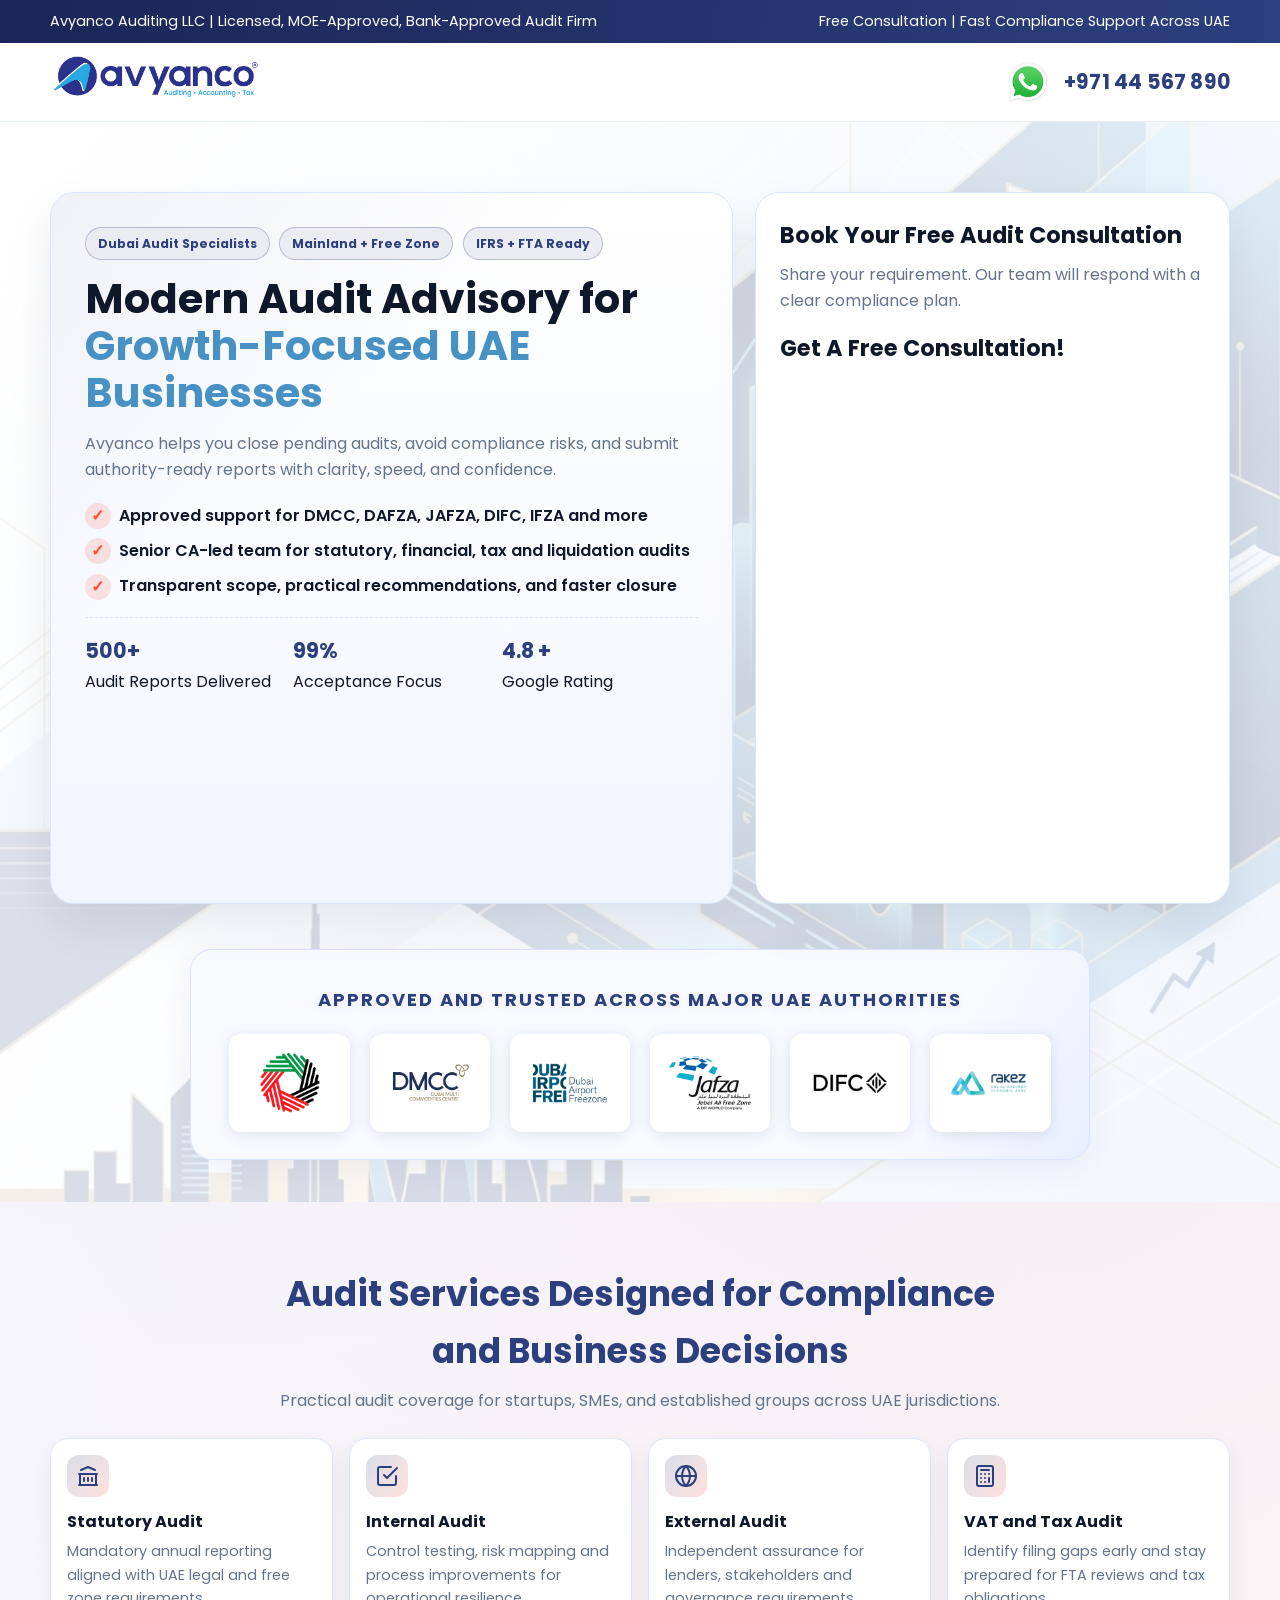
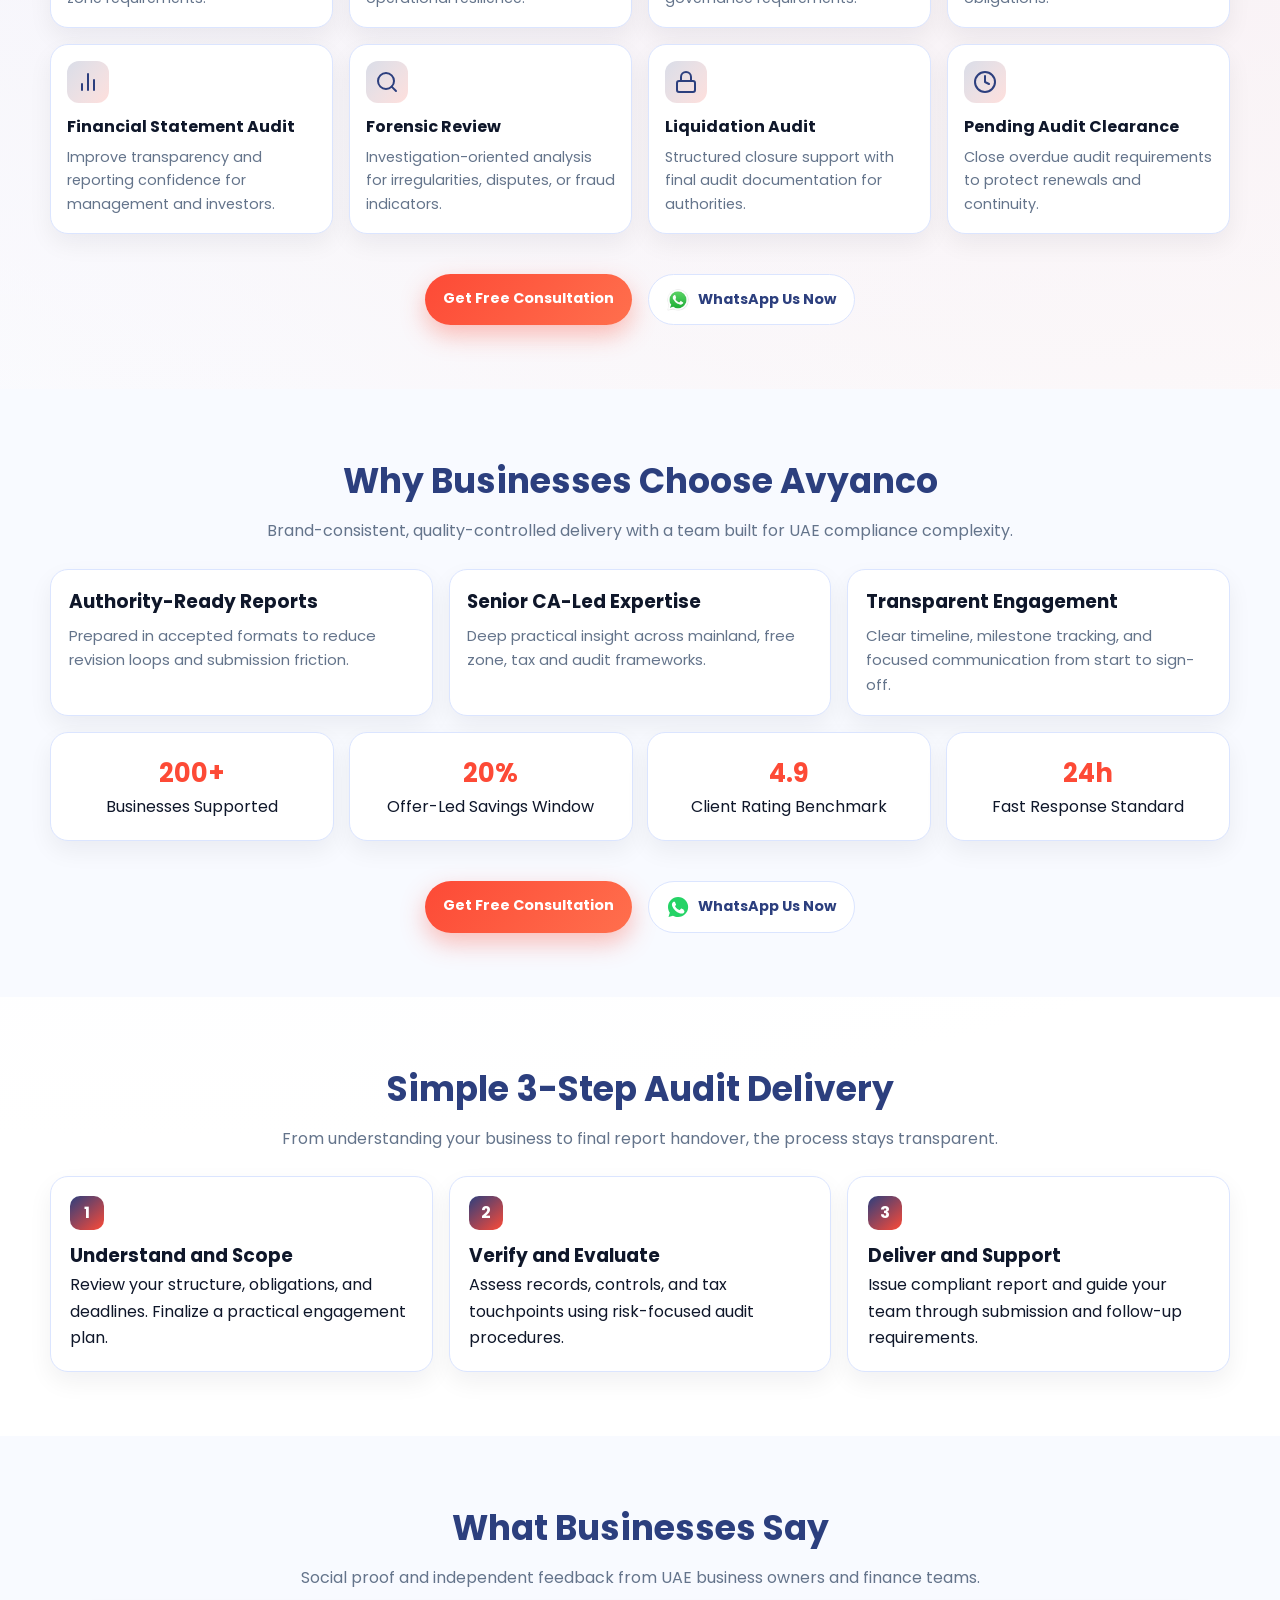
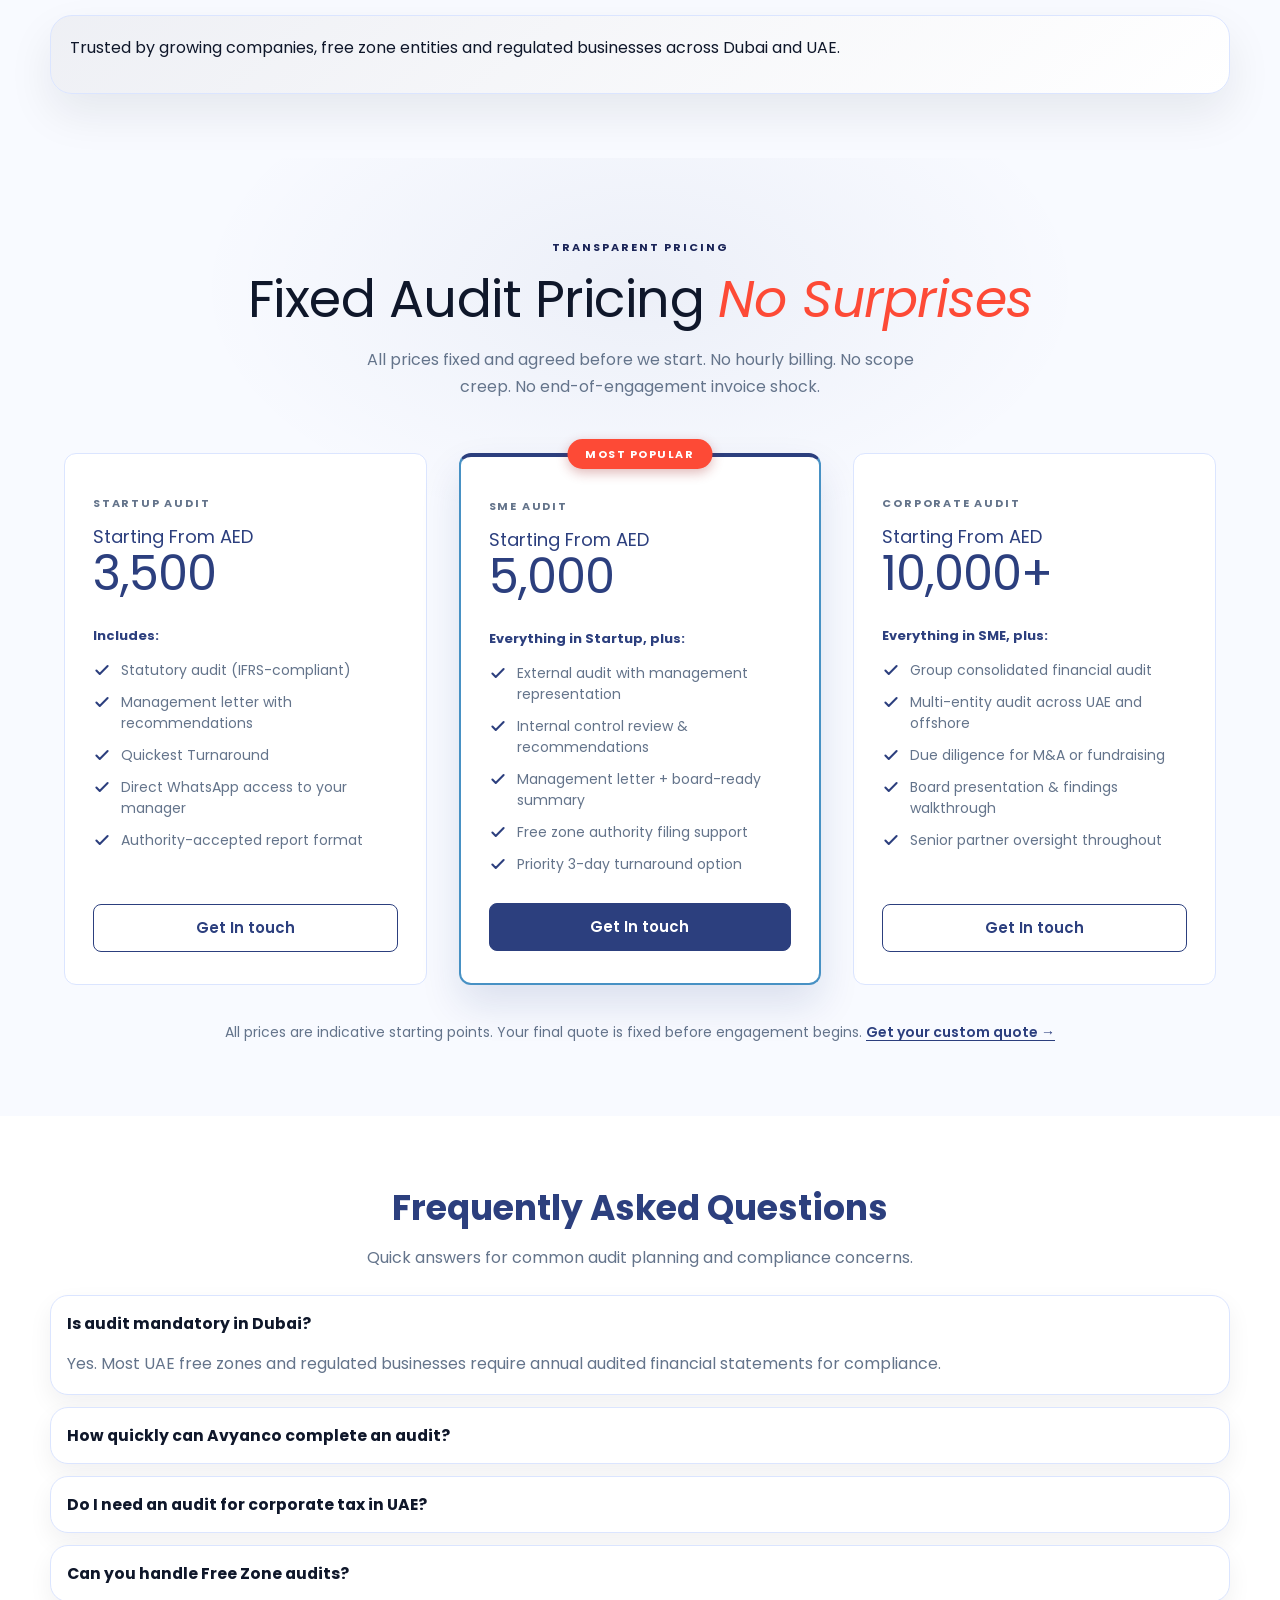
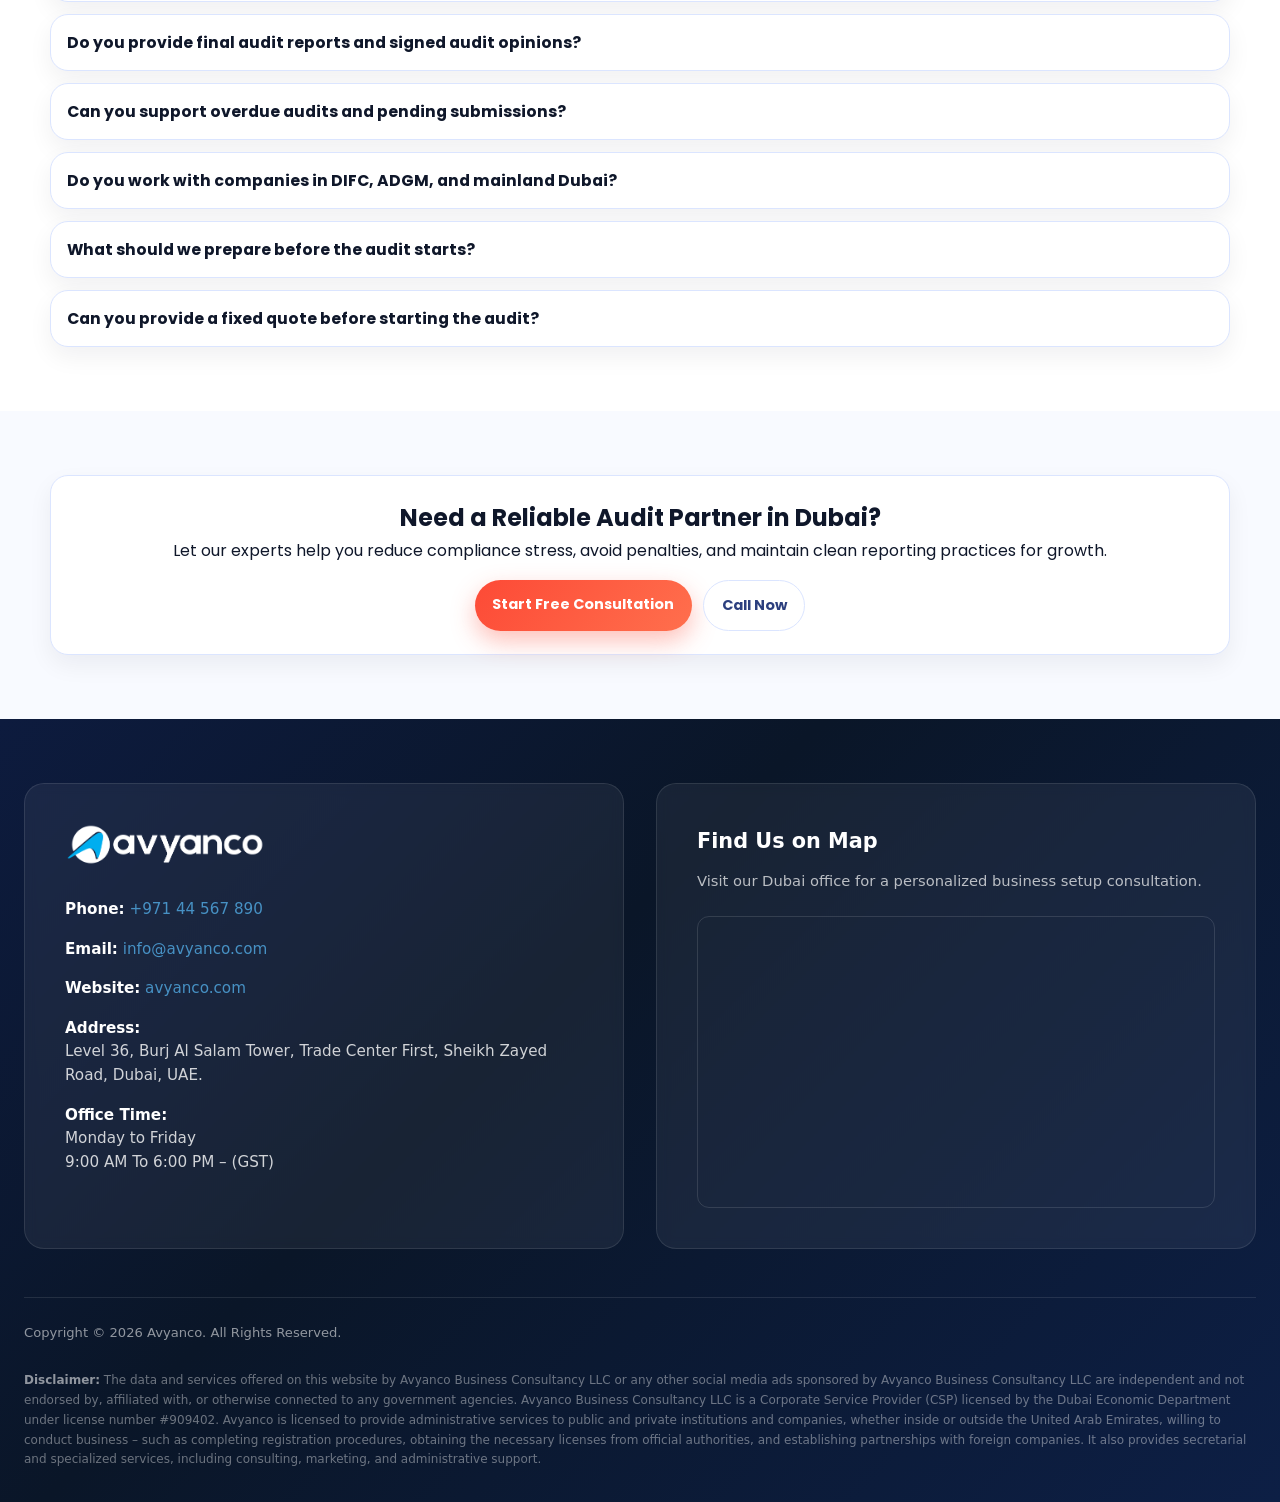
==== commit a80e6850: "improvements v1" ====
--- a/index.html
+++ b/index.html
@@ -30,7 +30,7 @@
 </head>
 
 <body class="theme-light">
-  <div class="site-top">
+  <div class="site-top" id="consultationForm-top">
     <div class="container">
       <span>Avyanco Auditing LLC | Licensed, MOE-Approved, Bank-Approved Audit Firm</span>
       <span>Free Consultation | Fast Compliance Support Across UAE</span>
@@ -40,15 +40,15 @@
   <header class="site-header" role="banner">
     <div class="container header-inner">
       <a href="#" class="logo-wrap" aria-label="Avyanco Home">
-        <img src="images/avyanco-logo.png" alt="Avyanco Auditing LLC" />
+        <img src="images/avyanco-auditing-logo.png" alt="Avyanco Auditing LLC" />
       </a>
 
       <div class="header-actions">
-        <a class="wa-icon" href="https://wa.me/971503989000" target="_blank" rel="noopener"
+        <a class="wa-icon" href="https://wa.me/97144567890" target="_blank" rel="noopener"
           aria-label="Chat on WhatsApp">
           <img src="images/whatsapp_icon_80x80.webp" alt="WhatsApp" width="44" height="44" />
         </a>
-        <a class="phone-link" href="tel:+971503989000">+971 50 398 9000</a>
+        <a class="phone-link" href="tel:+97144567890">+971 44 567 890</a>
       </div>
     </div>
   </header>
@@ -85,13 +85,13 @@
                 Acceptance Focus
               </div>
               <div>
-                <strong data-target="10" data-suffix=" Days">0 Days</strong>
-                Typical Turnaround
+                <strong data-target="4.8" data-suffix=" +">0 +</strong>
+                Google Rating
               </div>
             </div>
           </article>
 
-          <aside class="panel hero-form reveal" id="contact">
+          <aside class="panel hero-form reveal" id="consultationForm-top">
             <h2>Book Your Free Audit Consultation</h2>
             <p>Share your requirement. Our team will respond with a clear compliance plan.</p>
             <div class="right hero-cta-form reveal">
@@ -124,45 +124,117 @@
         </div>
         <div class="card-grid">
           <article class="service-card reveal">
-            <div class="icon-dot">01</div>
+            <div class="icon-dot">
+              <svg width="24" height="24" viewBox="0 0 24 24" fill="none" stroke="currentColor" stroke-width="2"
+                stroke-linecap="round" stroke-linejoin="round">
+                <path d="M3 21h18" />
+                <path d="M3 10h18" />
+                <path d="M5 6l7-3 7 3" />
+                <path d="M4 10v11" />
+                <path d="M20 10v11" />
+                <path d="M8 14v3" />
+                <path d="M12 14v3" />
+                <path d="M16 14v3" />
+              </svg>
+            </div>
             <h3>Statutory Audit</h3>
             <p>Mandatory annual reporting aligned with UAE legal and free zone requirements.</p>
           </article>
           <article class="service-card reveal">
-            <div class="icon-dot">02</div>
+            <div class="icon-dot">
+              <svg width="24" height="24" viewBox="0 0 24 24" fill="none" stroke="currentColor" stroke-width="2"
+                stroke-linecap="round" stroke-linejoin="round">
+                <path d="M9 11l3 3L22 4" />
+                <path d="M21 12v7a2 2 0 0 1-2 2H5a2 2 0 0 1-2-2V5a2 2 0 0 1 2-2h11" />
+              </svg>
+            </div>
             <h3>Internal Audit</h3>
             <p>Control testing, risk mapping and process improvements for operational resilience.</p>
           </article>
           <article class="service-card reveal">
-            <div class="icon-dot">03</div>
+            <div class="icon-dot">
+              <svg width="24" height="24" viewBox="0 0 24 24" fill="none" stroke="currentColor" stroke-width="2"
+                stroke-linecap="round" stroke-linejoin="round">
+                <circle cx="12" cy="12" r="10" />
+                <line x1="2" y1="12" x2="22" y2="12" />
+                <path d="M12 2a15.3 15.3 0 0 1 4 10 15.3 15.3 0 0 1-4 10 15.3 15.3 0 0 1-4-10 15.3 15.3 0 0 1 4-10z" />
+              </svg>
+            </div>
             <h3>External Audit</h3>
             <p>Independent assurance for lenders, stakeholders and governance requirements.</p>
           </article>
           <article class="service-card reveal">
-            <div class="icon-dot">04</div>
+            <div class="icon-dot">
+              <svg width="24" height="24" viewBox="0 0 24 24" fill="none" stroke="currentColor" stroke-width="2"
+                stroke-linecap="round" stroke-linejoin="round">
+                <rect x="4" y="2" width="16" height="20" rx="2" />
+                <line x1="8" y1="6" x2="16" y2="6" />
+                <line x1="16" y1="14" x2="16" y2="18" />
+                <path d="M16 10h.01" />
+                <path d="M12 10h.01" />
+                <path d="M8 10h.01" />
+                <path d="M12 14h.01" />
+                <path d="M8 14h.01" />
+                <path d="M12 18h.01" />
+                <path d="M8 18h.01" />
+              </svg>
+            </div>
             <h3>VAT and Tax Audit</h3>
             <p>Identify filing gaps early and stay prepared for FTA reviews and tax obligations.</p>
           </article>
           <article class="service-card reveal">
-            <div class="icon-dot">05</div>
+            <div class="icon-dot">
+              <svg width="24" height="24" viewBox="0 0 24 24" fill="none" stroke="currentColor" stroke-width="2"
+                stroke-linecap="round" stroke-linejoin="round">
+                <line x1="18" y1="20" x2="18" y2="10" />
+                <line x1="12" y1="20" x2="12" y2="4" />
+                <line x1="6" y1="20" x2="6" y2="14" />
+              </svg>
+            </div>
             <h3>Financial Statement Audit</h3>
             <p>Improve transparency and reporting confidence for management and investors.</p>
           </article>
           <article class="service-card reveal">
-            <div class="icon-dot">06</div>
+            <div class="icon-dot">
+              <svg width="24" height="24" viewBox="0 0 24 24" fill="none" stroke="currentColor" stroke-width="2"
+                stroke-linecap="round" stroke-linejoin="round">
+                <circle cx="11" cy="11" r="8" />
+                <line x1="21" y1="21" x2="16.65" y2="16.65" />
+              </svg>
+            </div>
             <h3>Forensic Review</h3>
             <p>Investigation-oriented analysis for irregularities, disputes, or fraud indicators.</p>
           </article>
           <article class="service-card reveal">
-            <div class="icon-dot">07</div>
+            <div class="icon-dot">
+              <svg width="24" height="24" viewBox="0 0 24 24" fill="none" stroke="currentColor" stroke-width="2"
+                stroke-linecap="round" stroke-linejoin="round">
+                <rect x="3" y="11" width="18" height="11" rx="2" ry="2" />
+                <path d="M7 11V7a5 5 0 0 1 10 0v4" />
+              </svg>
+            </div>
             <h3>Liquidation Audit</h3>
             <p>Structured closure support with final audit documentation for authorities.</p>
           </article>
           <article class="service-card reveal">
-            <div class="icon-dot">08</div>
+            <div class="icon-dot">
+              <svg width="24" height="24" viewBox="0 0 24 24" fill="none" stroke="currentColor" stroke-width="2"
+                stroke-linecap="round" stroke-linejoin="round">
+                <circle cx="12" cy="12" r="10" />
+                <polyline points="12 6 12 12 16 14" />
+              </svg>
+            </div>
             <h3>Pending Audit Clearance</h3>
             <p>Close overdue audit requirements to protect renewals and continuity.</p>
           </article>
+        </div>
+        <div style="display:flex;gap:1rem;justify-content:center;flex-wrap:wrap;margin-top:2.5rem;" class="reveal">
+          <a class="btn btn-primary" href="#consultationForm-top">Get Free Consultation</a>
+          <a class="btn btn-ghost" href="https://wa.me/97144567890" target="_blank" rel="noopener"
+            style="display:inline-flex;align-items:center;gap:.5rem;">
+            <img src="images/whatsapp_icon_80x80.webp" alt="" style="width:24px;height:24px;">
+            WhatsApp Us Now
+          </a>
         </div>
       </div>
     </section>
@@ -199,13 +271,28 @@
             Offer-Led Savings Window
           </article>
           <article class="metric-card reveal">
-            <strong data-target="4" data-suffix=".9">0.0</strong>
+            <strong data-target="4.9" data-suffix="">0.0</strong>
             Client Rating Benchmark
           </article>
           <article class="metric-card reveal">
             <strong data-target="24" data-suffix="h">0h</strong>
             Fast Response Standard
           </article>
+        </div>
+        <div style="display:flex;gap:1rem;justify-content:center;flex-wrap:wrap;margin-top:2.5rem;" class="reveal">
+          <a class="btn btn-primary" href="#consultationForm-top">Get Free Consultation</a>
+          <a class="btn btn-ghost" href="https://wa.me/97144567890" target="_blank" rel="noopener"
+            style="display:inline-flex;align-items:center;gap:.5rem;">
+            <svg viewBox="0 0 24 24" fill="none" xmlns="http://www.w3.org/2000/svg" style="width:24px;height:24px;">
+              <path
+                d="M12.001 2C6.478 2 2 6.478 2 12.001c0 2.124.664 4.095 1.794 5.719L2.5 22l4.453-1.25c1.554.846 3.322 1.326 5.204 1.326 5.523 0 10.001-4.478 10.001-10.001C22.158 6.478 17.68 2 12.157 2h-.156z"
+                fill="#25D366" />
+              <path
+                d="M17.5 14.5c-.3-.15-1.7-.85-1.95-.95-.25-.1-.45-.15-.65.15s-.75.95-.95 1.15-.4.25-.7.1c-.3-.15-1.25-.45-2.4-1.45-.9-.8-1.5-1.8-1.7-2.1-.2-.3-.02-.46.13-.61.13-.13.3-.35.45-.5.15-.15.2-.25.3-.4s.05-.3-.05-.45-.65-1.55-.9-2.15c-.25-.6-.5-.5-.65-.5h-.55c-.2 0-.55.07-.85.4-.3.32-1.1 1.08-1.1 2.62s1.12 3.02 1.27 3.22c.15.2 2.2 3.36 5.33 4.71.74.32 1.32.51 1.77.65.75.24 1.43.2 1.97.12.6-.09 1.7-.7 1.95-1.35.25-.65.25-1.2.18-1.35-.07-.1-.25-.2-.55-.35z"
+                fill="#fff" />
+            </svg>
+            WhatsApp Us Now
+          </a>
         </div>
       </div>
     </section>
@@ -347,7 +434,7 @@
               <p class="pricing-card__tier">SME Audit</p>
               <p class="pricing-card__price">
                 Starting From AED<br />
-                <span class="pricing-card__price-num">6,500</span>
+                <span class="pricing-card__price-num">5,000</span>
               </p>
             </div>
 
@@ -415,7 +502,7 @@
               <p class="pricing-card__tier">Corporate Audit</p>
               <p class="pricing-card__price">
                 Starting From AED<br />
-                <span class="pricing-card__price-num">12,000+</span>
+                <span class="pricing-card__price-num">10,000+</span>
               </p>
             </div>
 
@@ -497,28 +584,61 @@
 
         <div class="faq-list">
           <article class="faq-item reveal open">
-            <button class="faq-q">Do all UAE companies need an annual audit?</button>
-            <div class="faq-a">
-              Most free zone entities and many regulated mainland companies require annual audited financial statements.
+            <button class="faq-q">Is audit mandatory in Dubai?</button>
+            <div class="faq-a">
+              Yes. Most UAE free zones and regulated businesses require annual audited financial statements for
+              compliance.
             </div>
           </article>
           <article class="faq-item reveal">
             <button class="faq-q">How quickly can Avyanco complete an audit?</button>
             <div class="faq-a">
-              Typical completion is within 5 to 10 business days depending on readiness and complexity.
+              Typically 7–21 working days depending on company size and complexity.
             </div>
           </article>
           <article class="faq-item reveal">
-            <button class="faq-q">Can you support pending or overdue free zone audits?</button>
-            <div class="faq-a">
-              Yes. We handle pending audit clearance for major UAE free zones and authority submissions.
+            <button class="faq-q">Do I need an audit for corporate tax in UAE?</button>
+            <div class="faq-a">
+              Yes. Audit reports support accurate Corporate Tax filing and compliance under UAE law.
             </div>
           </article>
           <article class="faq-item reveal">
-            <button class="faq-q">What documents should we prepare?</button>
-            <div class="faq-a">
-              Financial statements, ledgers, invoices, bank statements, tax records and legal documents are usually
-              required.
+            <button class="faq-q">Can you handle Free Zone audits?</button>
+            <div class="faq-a">
+              Yes, we support all major UAE free zones and mainland jurisdictions.
+            </div>
+          </article>
+          <article class="faq-item reveal">
+            <button class="faq-q">Do you provide final audit reports and signed audit opinions?</button>
+            <div class="faq-a">
+              Yes. All engagements conclude with a signed audit report, management letter, and all required
+              documentation for regulators.
+            </div>
+          </article>
+          <article class="faq-item reveal">
+            <button class="faq-q">Can you support overdue audits and pending submissions?</button>
+            <div class="faq-a">
+              Yes. We specialize in catching up on overdue audits and ensuring timely submissions to avoid penalties.
+            </div>
+          </article>
+          <article class="faq-item reveal">
+            <button class="faq-q">Do you work with companies in DIFC, ADGM, and mainland Dubai?</button>
+            <div class="faq-a">
+              Yes. We cover all major UAE jurisdictions including DIFC, ADGM, DMCC, DAFZA, JAFZA, and mainland Dubai.
+            </div>
+          </article>
+          <article class="faq-item reveal">
+            <button class="faq-q">What should we prepare before the audit starts?</button>
+            <div class="faq-a">
+              Have your financial statements, general ledger, bank statements, trial balance, and previous audit reports
+              ready.
+            </div>
+          </article>
+          <article class="faq-item reveal">
+            <button class="faq-q">Can you provide a fixed quote before starting the audit?</button>
+            <div class="faq-a">
+              Yes. We provide a fixed quotation after reviewing your company structure, entity count, and business
+              complexity.
             </div>
           </article>
         </div>
@@ -526,73 +646,82 @@
     </section>
 
     <section class="section alt">
-      <div class="container cta-grid">
-        <article class="cta-box reveal">
+      <div class="container">
+        <article class="cta-box reveal" style="text-align: center;">
           <h2>Need a Reliable Audit Partner in Dubai?</h2>
           <p>
             Let our experts help you reduce compliance stress, avoid penalties, and maintain clean reporting practices
             for growth.
           </p>
-          <div style="display:flex;gap:.7rem;flex-wrap:wrap;margin-top:1rem;">
-            <a class="btn btn-primary" href="#contact">Start Free Consultation</a>
-            <a class="btn btn-ghost" href="tel:+971503989000">Call Now</a>
+          <div style="display:flex;gap:.7rem;flex-wrap:wrap;margin-top:1rem;justify-content:center;">
+            <a class="btn btn-primary" href="#consultationForm-top">Start Free Consultation</a>
+            <a class="btn btn-ghost" href="tel:+97144567890">Call Now</a>
           </div>
         </article>
-        <aside class="contact-card reveal">
-          <h3>Direct Contact</h3>
-          <ul class="contact-list">
-            <li>Phone: <a href="tel:+971503989000">+971 50 398 9000</a></li>
-            <li>Email: <a href="mailto:info@avyanco.com">info@avyanco.com</a></li>
-            <li>WhatsApp: <a href="https://wa.me/971503989000" target="_blank" rel="noopener">Chat instantly</a></li>
-            <li>Office: Dubai, UAE</li>
-          </ul>
-        </aside>
       </div>
     </section>
   </main>
 
-  <footer class="footer">
-    <div class="container footer-top">
-      <div>
-        <img src="images/avyanco-logo.png" alt="Avyanco"
-          style="height:42px;width:auto;filter:brightness(0) invert(1);margin-bottom:.7rem;">
-        <p>Avyanco Auditing LLC delivers high-clarity audit, tax and compliance support for UAE businesses.</p>
-      </div>
-      <div>
-        <h4>Services</h4>
-        <ul>
-          <li><a href="#services">Statutory Audit</a></li>
-          <li><a href="#services">Internal Audit</a></li>
-          <li><a href="#services">Tax Audit</a></li>
-          <li><a href="#services">Liquidation Audit</a></li>
-        </ul>
-      </div>
-      <div>
-        <h4>Quick Links</h4>
-        <ul>
-          <li><a href="#why">Why Avyanco</a></li>
-          <li><a href="#process">Our Process</a></li>
-          <li><a href="#faq">FAQ</a></li>
-          <li><a href="dark.html">Dark Version</a></li>
-        </ul>
-      </div>
-      <div>
-        <h4>Contact</h4>
-        <ul>
-          <li><a href="tel:+971503989000">+971 50 398 9000</a></li>
-          <li><a href="mailto:info@avyanco.com">info@avyanco.com</a></li>
-          <li><a href="https://wa.me/971503989000" target="_blank" rel="noopener">WhatsApp</a></li>
-          <li>Dubai, UAE</li>
-        </ul>
-      </div>
-    </div>
-    <div class="container footer-bottom">
-      <span>© 2026 Avyanco Auditing LLC. All rights reserved.</span>
-      <span>Licensed | MOE-Approved | Bank-Approved</span>
+
+  <footer class="site-footer">
+    <div class="footer-inner">
+      <div class="footer-cards">
+
+        <div class="footer-card">
+          <div class="footer-logo">
+            <img src="images/avyancologo-white.png" alt="Avyanco Logo" width="200" height="auto">
+          </div>
+
+          <ul class="contact-list">
+            <li><strong>Phone:</strong> <a href="tel:+97144567890">+971 44 567 890</a></li>
+            <li><strong>Email:</strong> <a href="mailto:info@avyanco.com">info@avyanco.com</a></li>
+            <li><strong>Website:</strong> <a href="https://avyanco.com" target="_blank" rel="noopener">avyanco.com</a>
+            </li>
+            <li>
+              <strong>Address:</strong><br>
+              Level 36, Burj Al Salam Tower, Trade Center First, Sheikh Zayed Road, Dubai, UAE.
+            </li>
+            <li>
+              <strong>Office Time:</strong><br>
+              Monday to Friday<br>
+              9:00 AM To 6:00 PM – (GST)
+            </li>
+          </ul>
+        </div>
+
+        <!-- RIGHT: Map card -->
+        <div class="footer-card">
+          <h2 class="map-heading">Find Us on Map</h2>
+          <p class="map-subtext">Visit our Dubai office for a personalized business setup consultation.</p>
+          <div class="map-embed-wrap">
+            <iframe
+              src="https://www.google.com/maps/embed?pb=!1m14!1m8!1m3!1d28873.720116697456!2d55.286505!3d25.229682!3m2!1i1024!2i768!4f13.1!3m3!1m2!1s0x3e5f69fd2f821037%3A0x4ff9010ee823d73a!2sAvyanco%20Business%20Setup%20Consultancy!5e0!3m2!1sen!2sus!4v1776844108013!5m2!1sen!2sus"
+              allowfullscreen="" loading="lazy" referrerpolicy="no-referrer-when-downgrade"
+              title="Avyanco Office Location – Burj Al Salam Tower, Dubai">
+            </iframe>
+          </div>
+        </div>
+
+      </div><!-- /.footer-cards -->
+
+      <!-- Bottom bar -->
+      <div class="footer-bottom">
+        <p class="footer-copyright">Copyright © 2026 Avyanco. All Rights Reserved.</p>
+        <p class="footer-disclaimer">
+          <strong>Disclaimer:</strong> The data and services offered on this website by Avyanco Business Consultancy LLC
+          or any other social media ads sponsored by Avyanco Business Consultancy LLC are independent and not endorsed
+          by, affiliated with, or otherwise connected to any government agencies. Avyanco Business Consultancy LLC is a
+          Corporate Service Provider (CSP) licensed by the Dubai Economic Department under license number #909402.
+          Avyanco is licensed to provide administrative services to public and private institutions and companies,
+          whether inside or outside the United Arab Emirates, willing to conduct business – such as completing
+          registration procedures, obtaining the necessary licenses from official authorities, and establishing
+          partnerships with foreign companies. It also provides secretarial and specialized services, including
+          consulting, marketing, and administrative support.
+        </p>
+      </div>
+
     </div>
   </footer>
-
-  <a class="floating-wa" href="https://wa.me/971503989000" target="_blank" rel="noopener">WhatsApp Us</a>
 
   <script src="js/script.js" defer></script>
   <script src="js/landing-common.js" defer></script>
--- a/css/style.css
+++ b/css/style.css
@@ -174,8 +174,7 @@
   position: sticky;
   top: 0;
   z-index: 30;
-  backdrop-filter: blur(10px);
-  background: color-mix(in srgb, var(--bg-page) 82%, transparent);
+  background-color: white;
   border-bottom: 1px solid color-mix(in srgb, var(--border) 65%, transparent);
 }
 
@@ -188,7 +187,7 @@
 }
 
 .logo-wrap img {
-  height: 44px;
+  height: 55px;
   width: auto;
 }
 
@@ -217,7 +216,7 @@
 .phone-link {
   color: var(--avy-darkblue);
   text-decoration: none;
-  font-weight: 800;
+  font-weight: 650;
   font-size: 1.28rem;
   line-height: 1;
   letter-spacing: 0.01em;
@@ -258,8 +257,8 @@
 
 .btn-ghost {
   border: 1px solid var(--border);
-  background: var(--surface);
-  color: var(--text-body);
+  background: var(--bg-page);
+  color: var(--avy-darkblue);
 }
 
 .hero {
@@ -488,6 +487,7 @@
 .section-head h2 {
   font-size: clamp(1.5rem, 2.7vw, 2.4rem);
   margin-bottom: 0.5rem;
+  color: var(--avy-darkblue);
 }
 
 .section-head p {
@@ -702,20 +702,6 @@
   justify-content: space-between;
   gap: 1rem;
   flex-wrap: wrap;
-}
-
-.floating-wa {
-  position: fixed;
-  right: 1rem;
-  bottom: 1rem;
-  z-index: 24;
-  text-decoration: none;
-  background: #24d366;
-  color: #fff;
-  border-radius: 999px;
-  padding: 0.65rem 0.9rem;
-  font-weight: 700;
-  box-shadow: 0 12px 22px rgba(36, 211, 102, 0.38);
 }
 
 .reveal {
@@ -1069,6 +1055,154 @@
   color: var(--c-primary-dark);
 }
 
+/* ── Footer Wrapper ── */
+.site-footer {
+  background: linear-gradient(135deg, #0d1b3e 0%, #0a1628 40%, #0d1f45 100%);
+  padding: var(--sp-9) var(--container-px) 0;
+  font-family: 'Segoe UI', system-ui, -apple-system, sans-serif;
+  color: #ffffff;
+}
+
+.footer-inner {
+  max-width: var(--container-max);
+  margin: 0 auto;
+}
+
+/* ── Two-card grid ── */
+.footer-cards {
+  display: grid;
+  grid-template-columns: 1fr 1fr;
+  gap: var(--sp-6);
+  margin-bottom: var(--sp-8);
+}
+
+@media (max-width: 768px) {
+  .footer-cards {
+    grid-template-columns: 1fr;
+  }
+}
+
+/* ── Shared card style ── */
+.footer-card {
+  background: rgba(255, 255, 255, 0.06);
+  border: 1px solid rgba(255, 255, 255, 0.10);
+  border-radius: var(--radius-xl);
+  padding: var(--sp-7) var(--sp-7);
+  backdrop-filter: blur(6px);
+}
+
+/* ── LEFT card – Contact ── */
+.footer-logo {
+  display: flex;
+  align-items: center;
+  gap: var(--sp-3);
+  margin-bottom: var(--sp-6);
+}
+
+/* Simple SVG logo mark matching Avyanco brand */
+.footer-logo svg {
+  width: 38px;
+  height: 38px;
+  flex-shrink: 0;
+}
+
+.footer-logo-text {
+  font-size: 1.5rem;
+  font-weight: 700;
+  letter-spacing: -0.02em;
+  color: #fff;
+}
+
+.contact-heading {
+  font-size: 1.3rem;
+  font-weight: 700;
+  color: #ffffff;
+  margin-bottom: var(--sp-5);
+}
+
+.contact-list {
+  list-style: none;
+  display: flex;
+  flex-direction: column;
+  gap: var(--sp-4);
+}
+
+.contact-list li {
+  font-size: 0.95rem;
+  line-height: 1.55;
+  color: rgba(255, 255, 255, 0.80);
+}
+
+.contact-list strong {
+  color: #ffffff;
+  font-weight: 600;
+}
+
+.contact-list a {
+  color: var(--avy-lightblue);
+  text-decoration: none;
+  transition: color var(--transition);
+}
+
+.contact-list a:hover {
+  color: #7ec8f7;
+  text-decoration: underline;
+}
+
+/* ── RIGHT card – Map ── */
+.map-heading {
+  font-size: 1.3rem;
+  font-weight: 700;
+  color: #ffffff;
+  margin-bottom: var(--sp-3);
+}
+
+.map-subtext {
+  font-size: 0.92rem;
+  color: rgba(255, 255, 255, 0.70);
+  margin-bottom: var(--sp-5);
+  line-height: 1.5;
+}
+
+.map-embed-wrap {
+  position: relative;
+  width: 100%;
+  border-radius: var(--radius-lg);
+  overflow: hidden;
+  border: 1px solid rgba(255, 255, 255, 0.12);
+  aspect-ratio: 16/9;
+}
+
+.map-embed-wrap iframe {
+  width: 100%;
+  height: 100%;
+  display: block;
+  border: none;
+}
+
+/* ── Bottom bar ── */
+.footer-bottom {
+  border-top: 1px solid rgba(255, 255, 255, 0.10);
+  padding: var(--sp-5) 0 var(--sp-6);
+}
+
+.footer-copyright {
+  font-size: 0.82rem;
+  color: rgba(255, 255, 255, 0.55);
+  margin-bottom: var(--sp-3);
+}
+
+.footer-disclaimer {
+  font-size: 0.75rem;
+  color: rgba(255, 255, 255, 0.40);
+  line-height: 1.65;
+}
+
+.footer-disclaimer strong {
+  color: rgba(255, 255, 255, 0.55);
+  font-weight: 600;
+}
+
 /* ================================================================
    RESPONSIVE
    ================================================================ */
